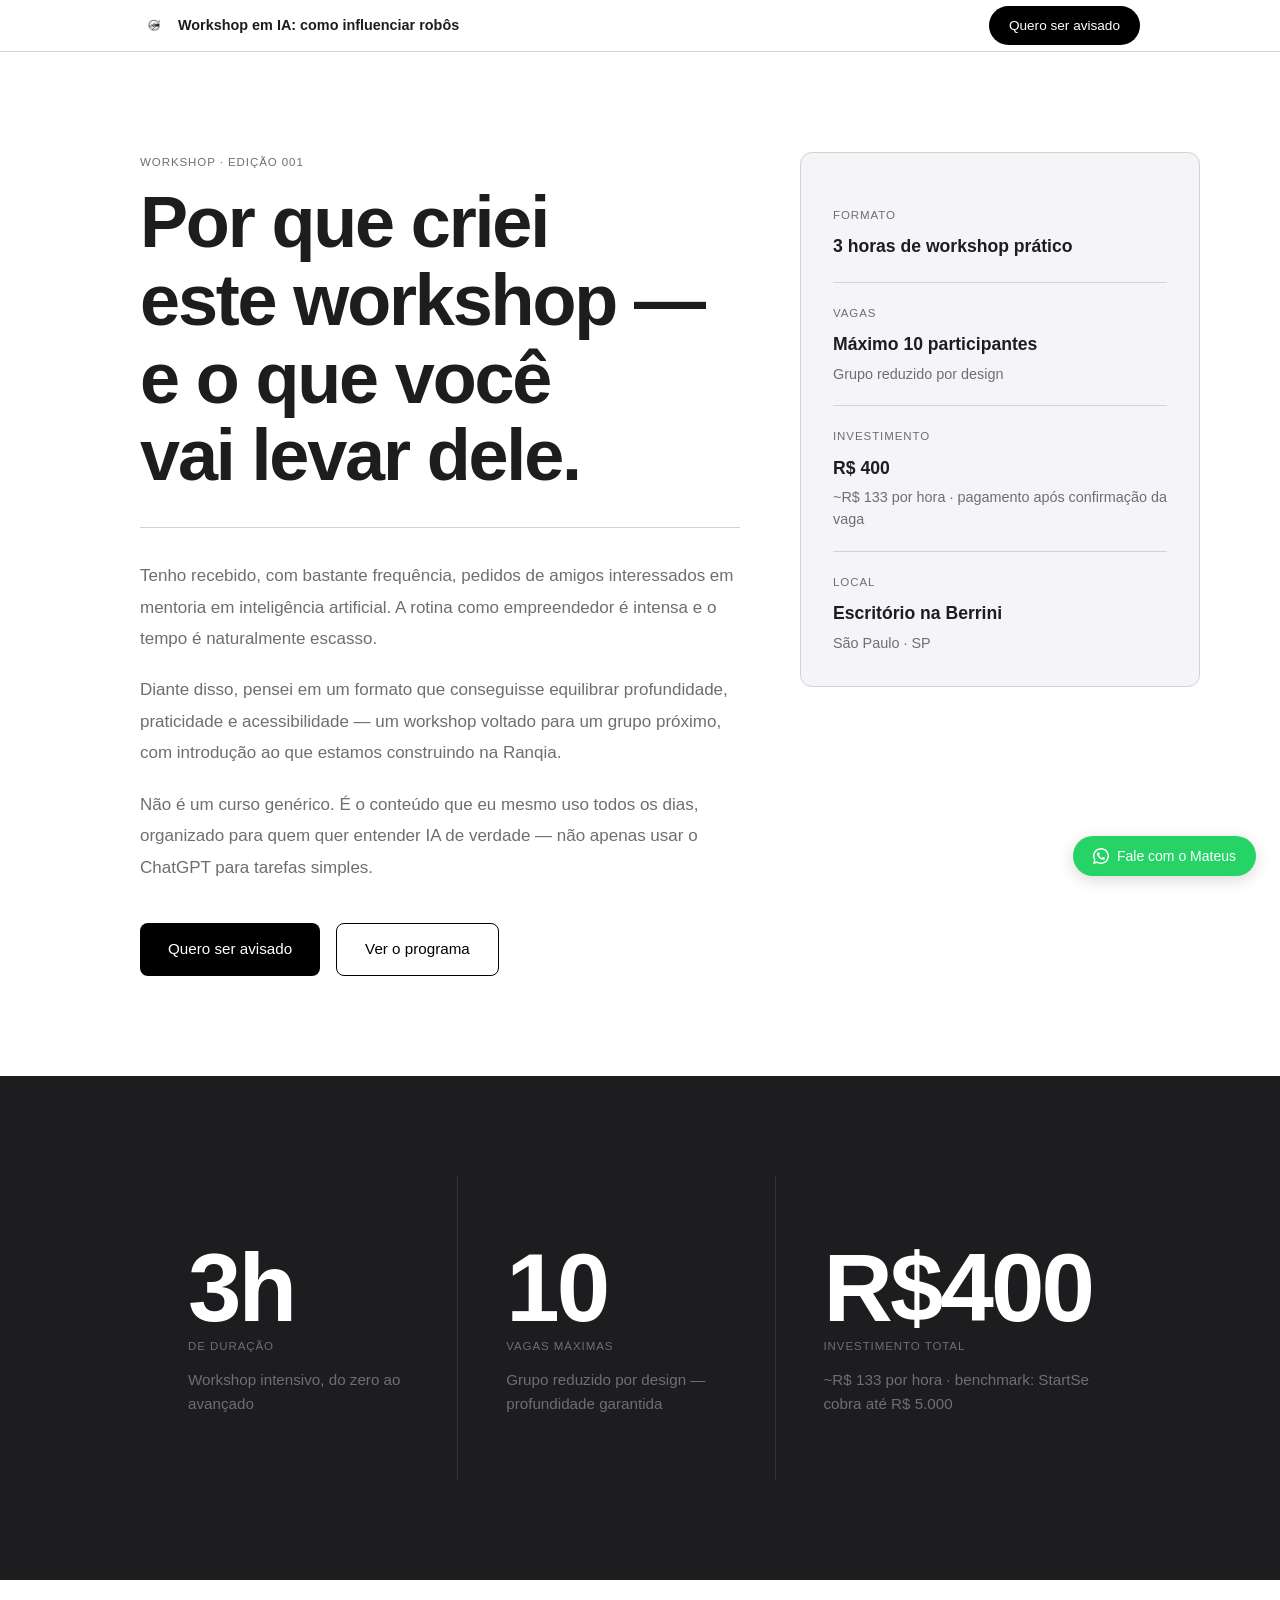
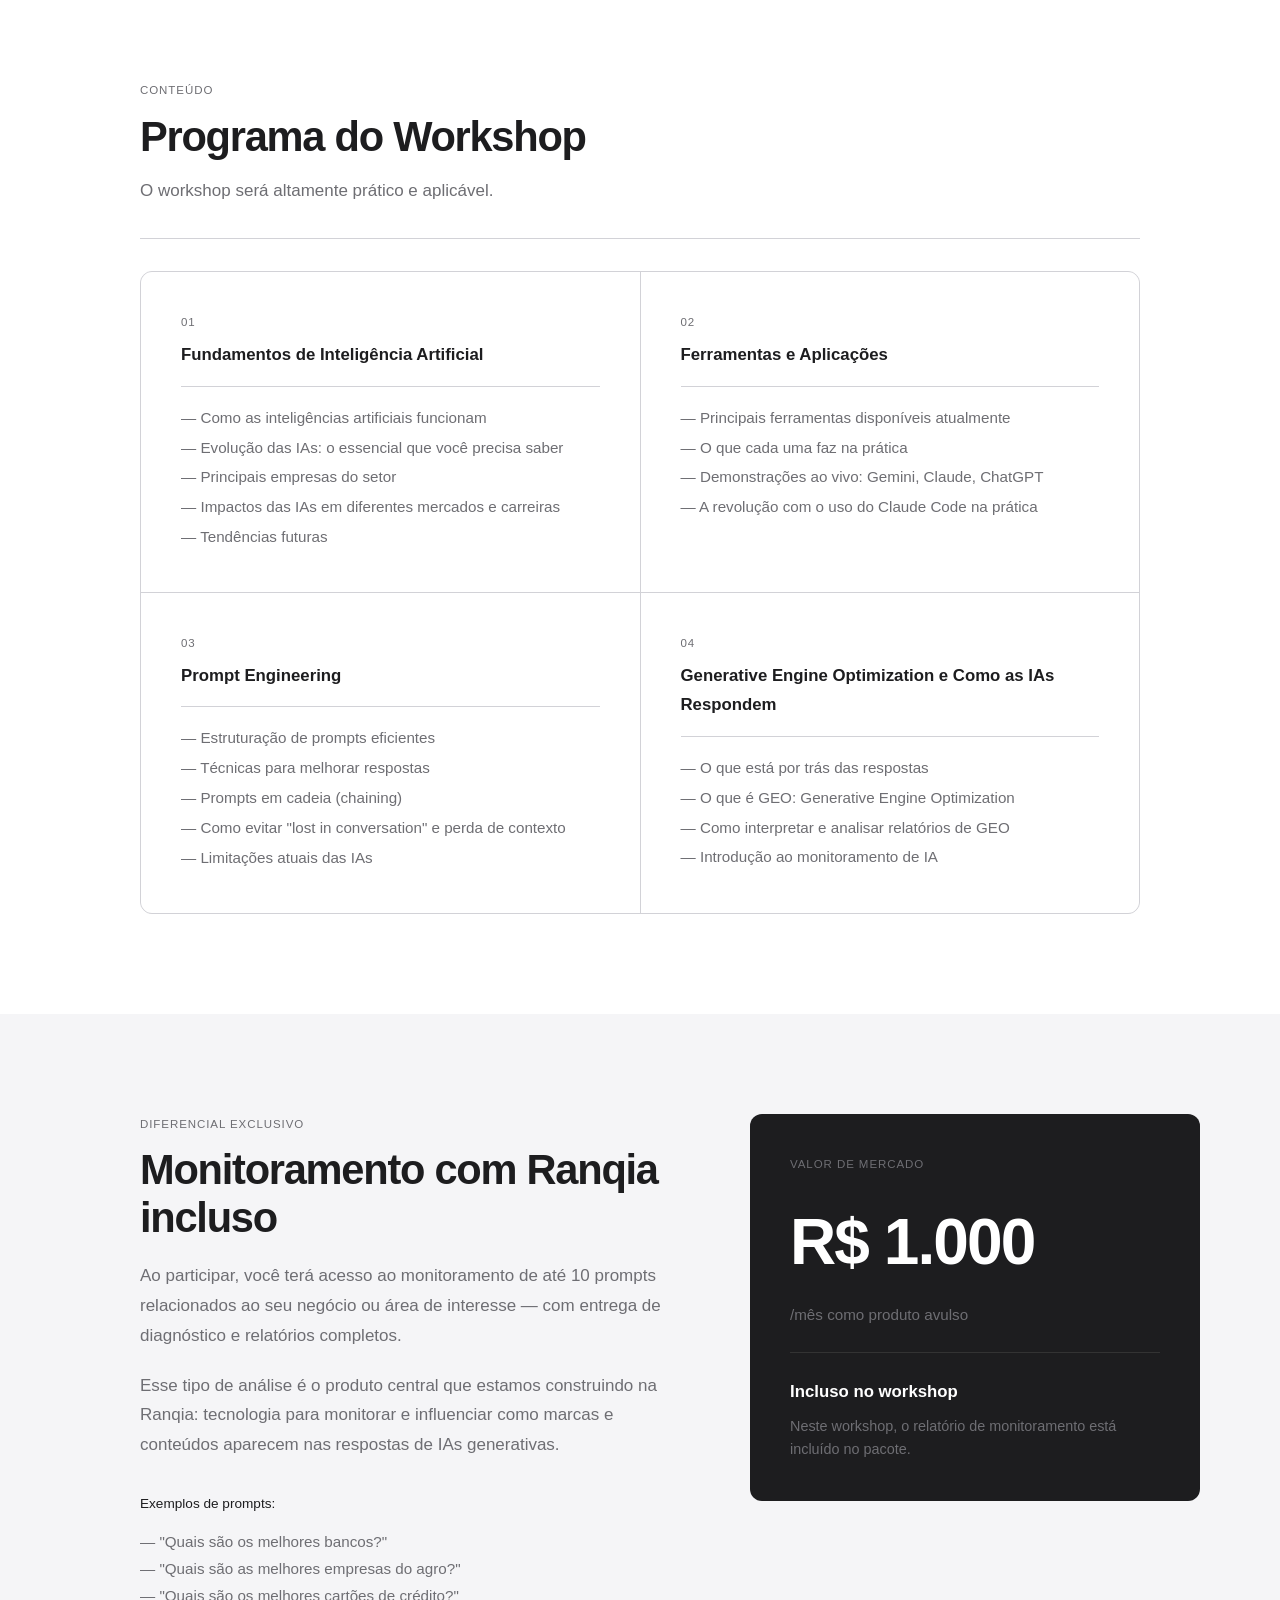
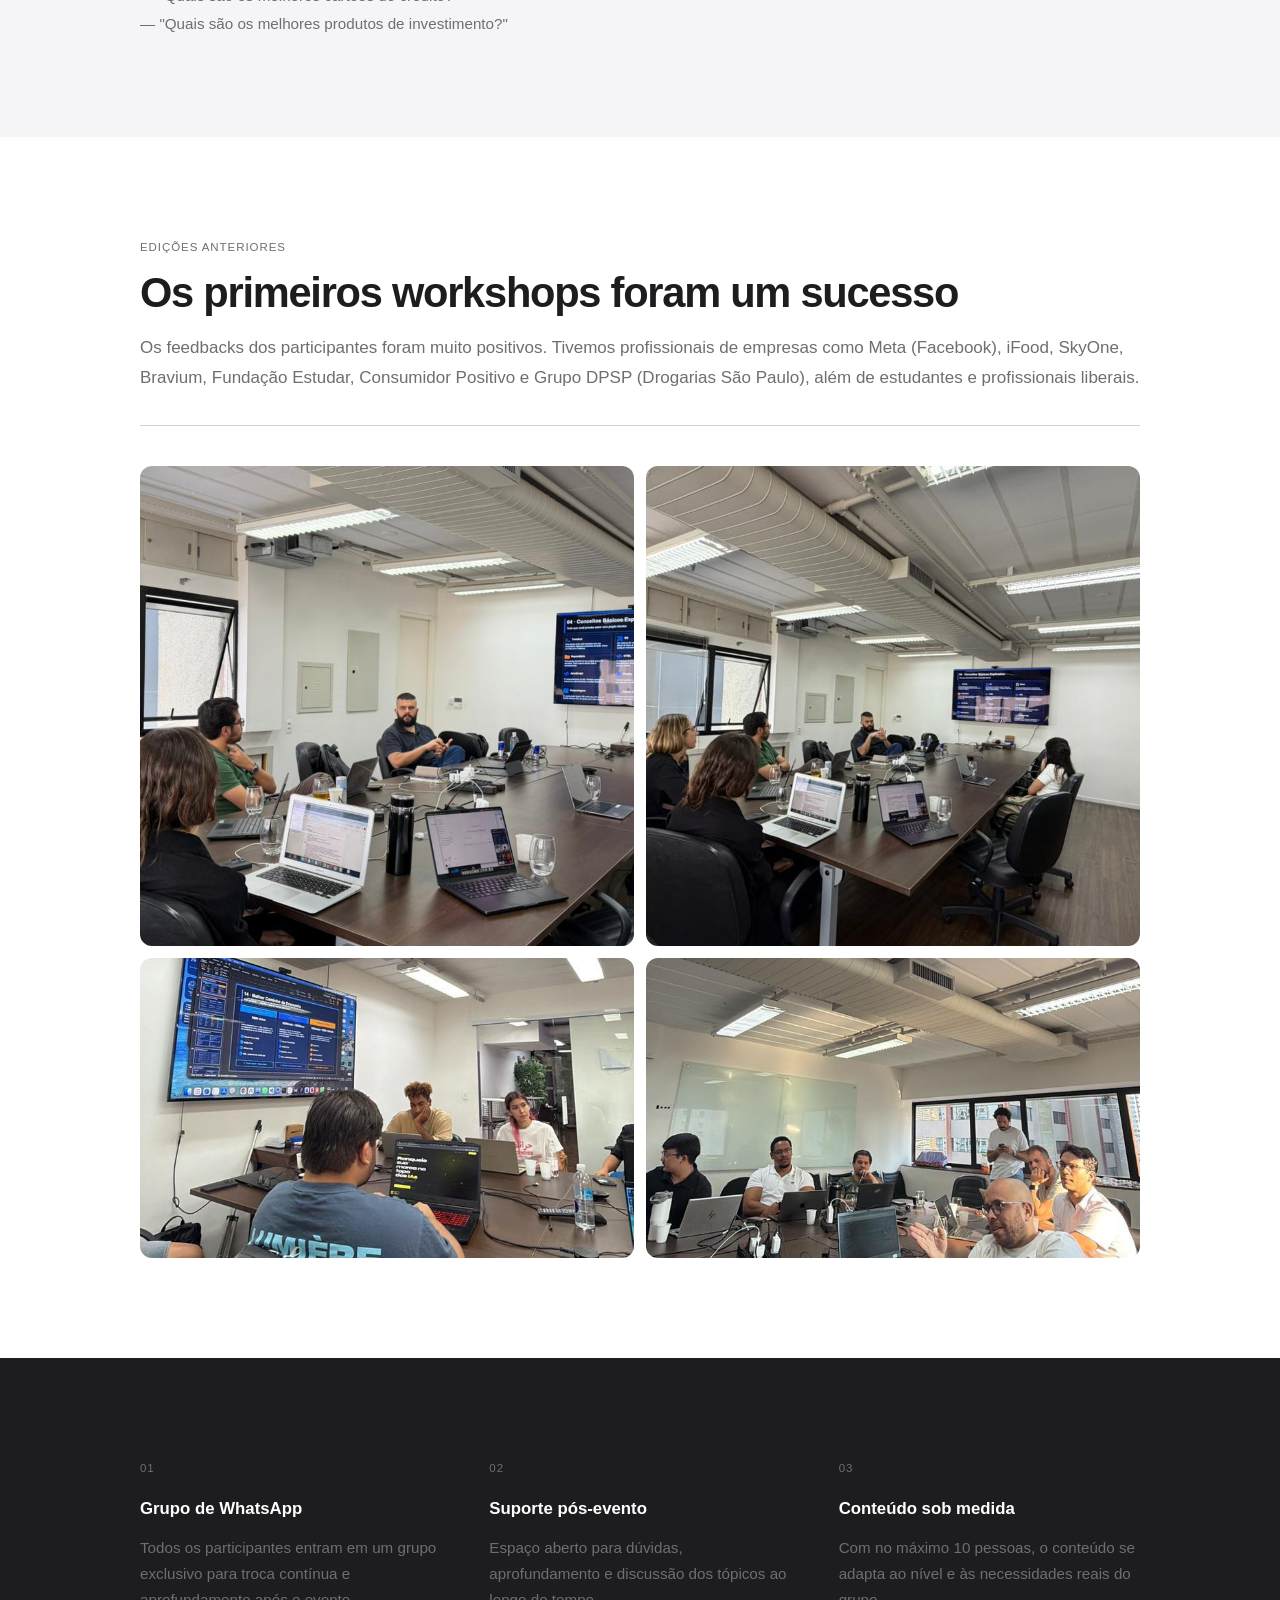
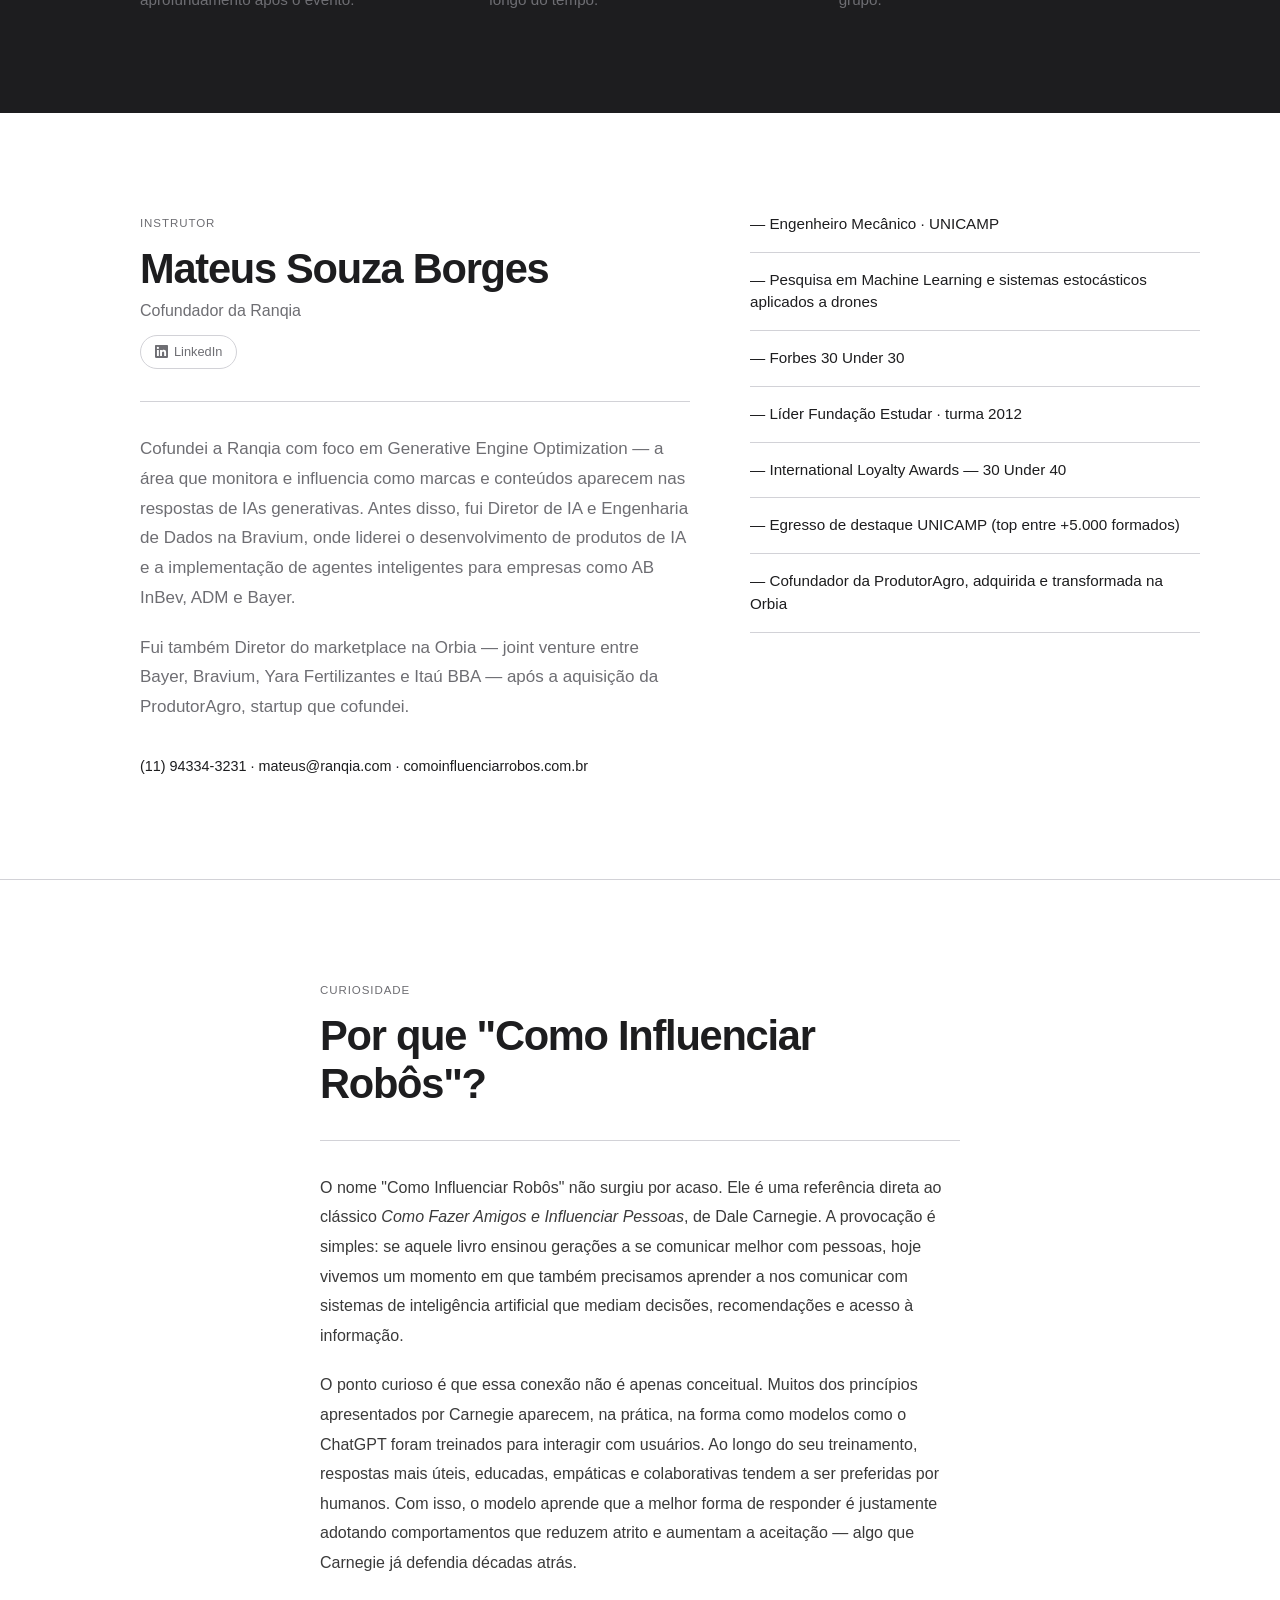
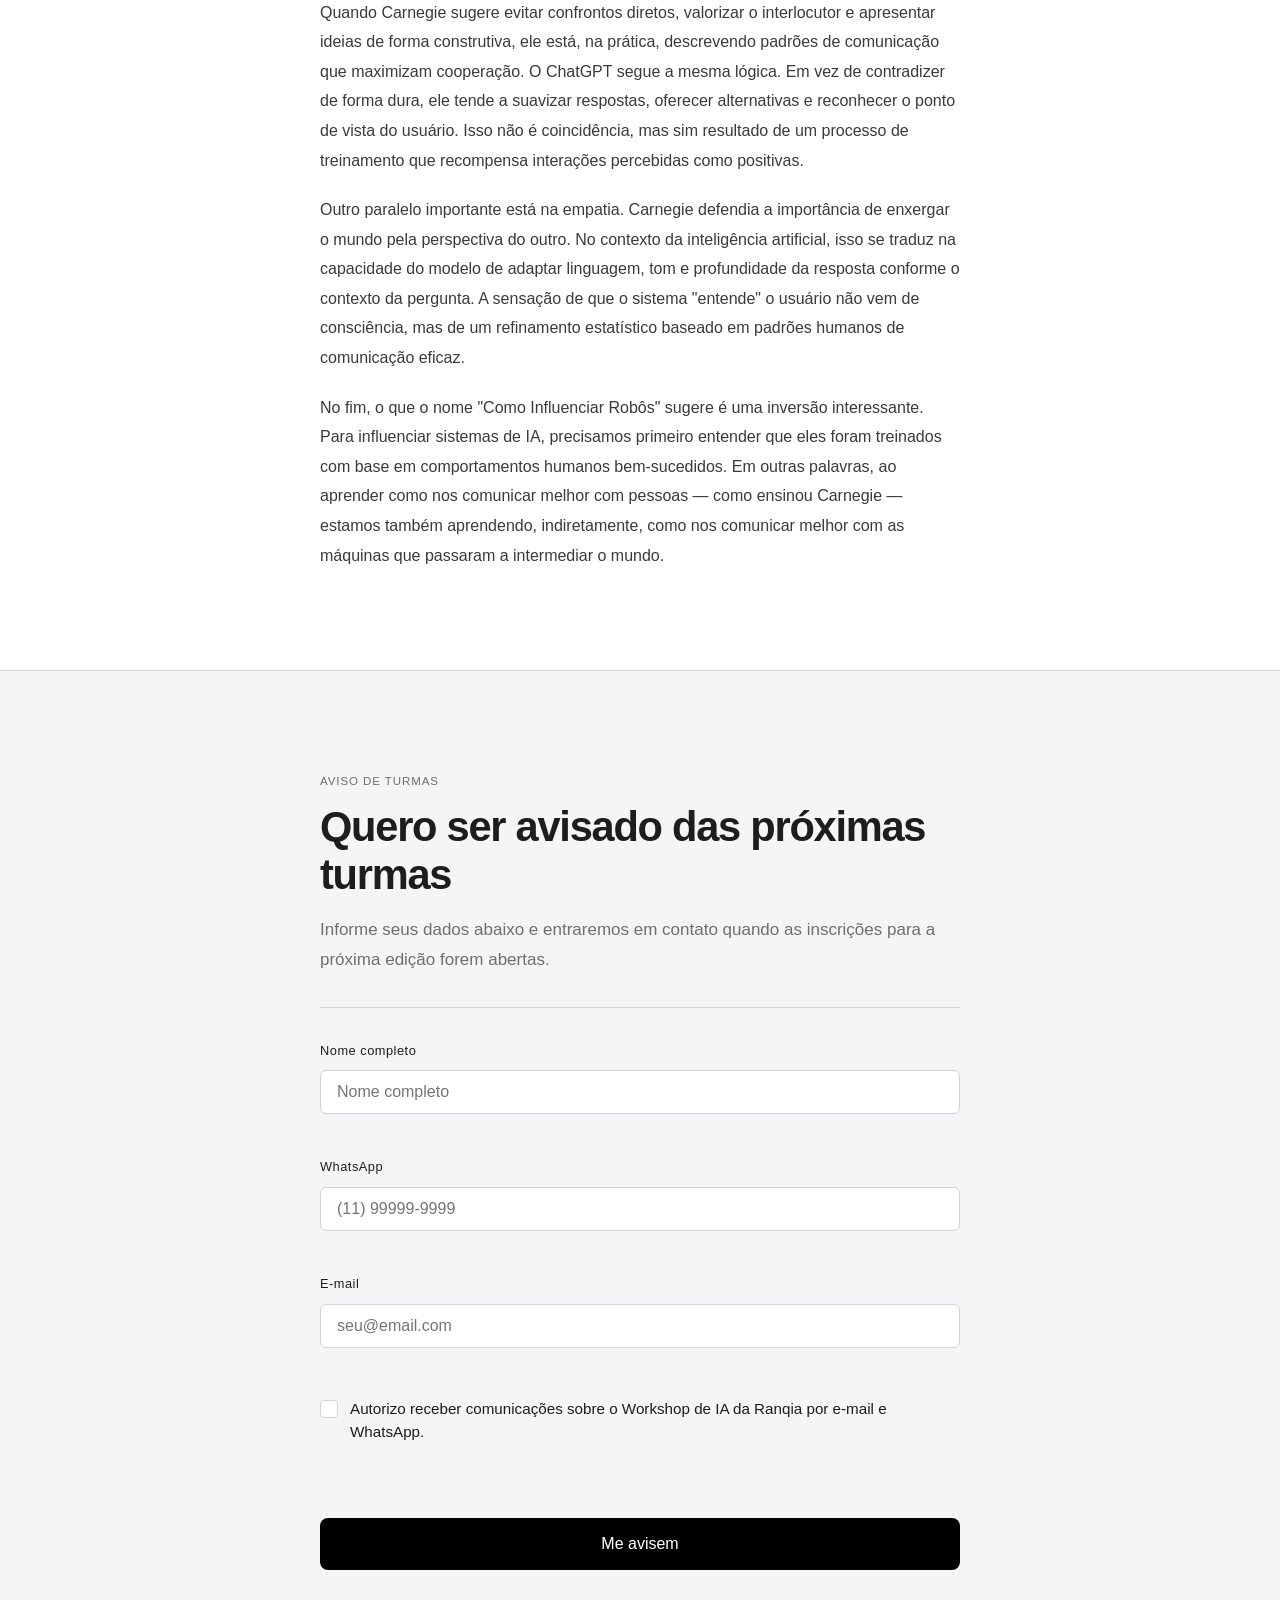
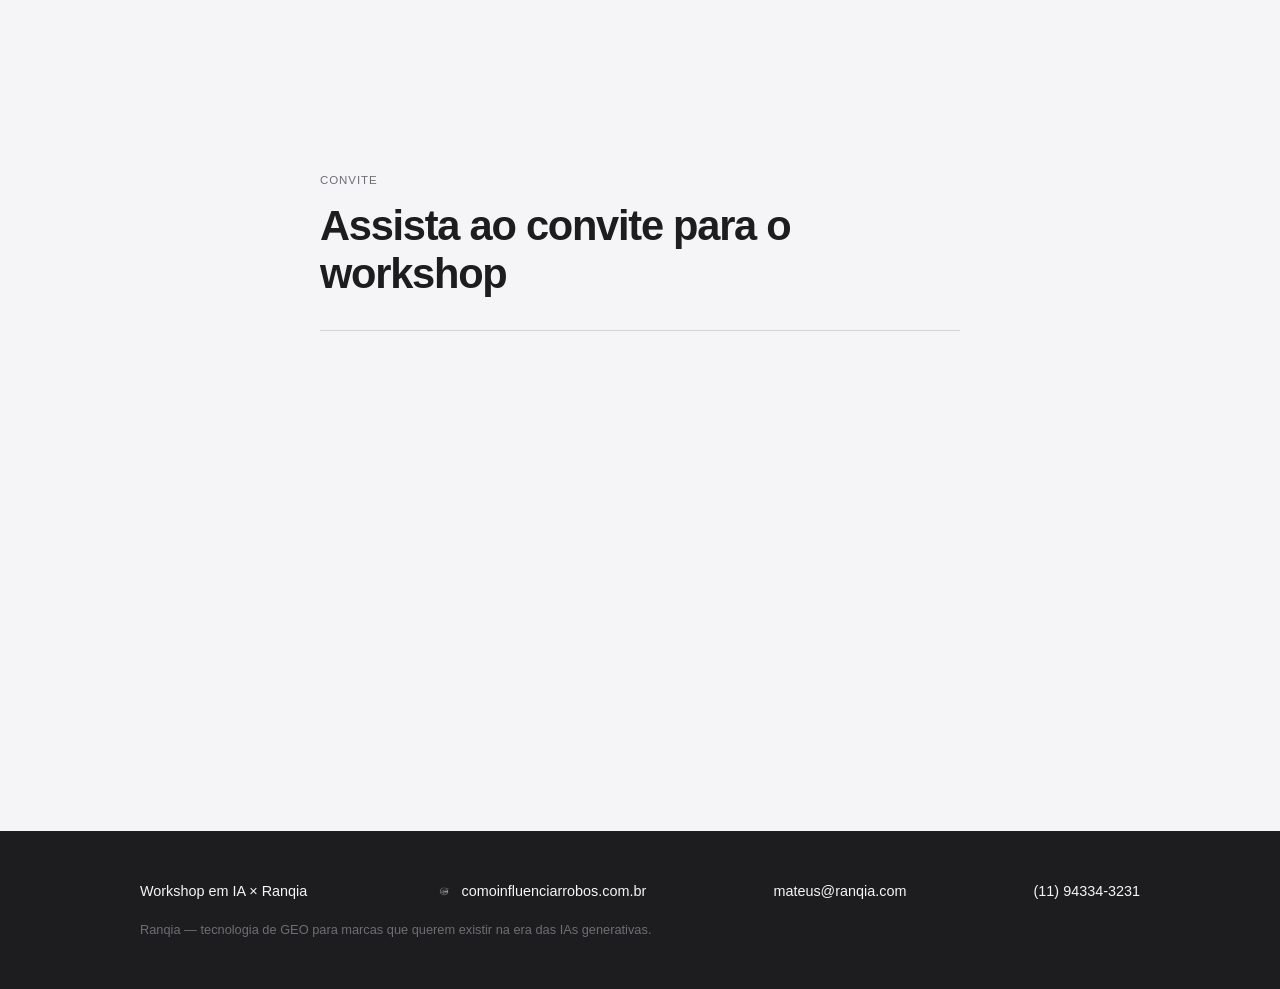
==== index.html @ 67f3d48d "adicionar logo do robô no header e no footer Co-Authored-By: Claude Sonnet 4.6 <noreply@anthropic.co" ====
<!DOCTYPE html>
<html lang="pt-BR">
<head>
  <meta charset="UTF-8">
  <meta name="viewport" content="width=device-width, initial-scale=1.0">
  <title>Workshop em Inteligência Artificial — Ranqia</title>
  <meta name="description" content="Workshop prático de IA com Mateus Borges, cofundador da Ranqia. 3 horas, máximo 10 vagas, R$ 400. De fundamentos a Prompt Engineering, ferramentas de IA e GEO.">
  <meta property="og:title" content="Workshop em Inteligência Artificial — Ranqia">
  <meta property="og:description" content="Por que criei este workshop — e o que você vai levar dele. Uma experiência prática, personalizada e aplicável.">
  <meta property="og:type" content="website">
  <meta property="og:url" content="https://comoinfluenciarrobos.com.br">
  <link rel="stylesheet" href="style.css">
</head>
<body>

<!-- ─── HEADER ─────────────────────────────────────────────────────────── -->
<header class="header">
  <div class="container header__inner">
    <a href="/" class="header__brand">
      <img src="fotos/logo-robo.png" alt="Logo Workshop" class="brand__logo">
      <span class="brand__name">Workshop em IA: como influenciar robôs</span>
    </a>
    <nav class="header__nav">
      <a href="#inscricao" class="btn btn--header">Quero ser avisado</a>
    </nav>
  </div>
</header>

<!-- ─── SEÇÃO 1: ABERTURA ──────────────────────────────────────────────── -->
<section class="section section--abertura">
  <div class="container">
    <div class="abertura__grid">

      <div class="abertura__text animate-in">
        <p class="label">WORKSHOP · EDIÇÃO 001</p>
        <h1 class="abertura__title">Por que criei<br>este workshop —<br>e o que você<br>vai levar dele.</h1>
        <hr class="divider">
        <p class="abertura__body">Tenho recebido, com bastante frequência, pedidos de amigos interessados em mentoria em inteligência artificial. A rotina como empreendedor é intensa e o tempo é naturalmente escasso.</p>
        <p class="abertura__body">Diante disso, pensei em um formato que conseguisse equilibrar profundidade, praticidade e acessibilidade — um workshop voltado para um grupo próximo, com introdução ao que estamos construindo na Ranqia.</p>
        <p class="abertura__body">Não é um curso genérico. É o conteúdo que eu mesmo uso todos os dias, organizado para quem quer entender IA de verdade — não apenas usar o ChatGPT para tarefas simples.</p>
        <div class="abertura__actions">
          <a href="#inscricao" class="btn btn--primary">Quero ser avisado</a>
          <a href="#programa" class="btn btn--outline">Ver o programa</a>
        </div>
      </div>

      <div class="abertura__card animate-in">
        <div class="event-card">
          <div class="event-card__block">
            <p class="label">FORMATO</p>
            <p class="event-card__value">3 horas de workshop prático</p>
          </div>
          <div class="event-card__block">
            <p class="label">VAGAS</p>
            <p class="event-card__value">Máximo 10 participantes</p>
            <p class="event-card__detail">Grupo reduzido por design</p>
          </div>
          <div class="event-card__block">
            <p class="label">INVESTIMENTO</p>
            <p class="event-card__value">R$ 400</p>
            <p class="event-card__detail">~R$ 133 por hora · pagamento após confirmação da vaga</p>
          </div>
          <div class="event-card__block event-card__block--last">
            <p class="label">LOCAL</p>
            <p class="event-card__value">Escritório na Berrini</p>
            <p class="event-card__detail">São Paulo · SP</p>
          </div>
        </div>
      </div>

    </div>
  </div>
</section>

<!-- ─── SEÇÃO 2: MÉTRICAS ──────────────────────────────────────────────── -->
<section class="section section--dark section--metricas">
  <div class="container">
    <div class="metricas__grid">
      <div class="metrica animate-in">
        <p class="metrica__num">3h</p>
        <p class="label label--muted">DE DURAÇÃO</p>
        <p class="metrica__desc">Workshop intensivo, do zero ao avançado</p>
      </div>
      <div class="metrica animate-in">
        <p class="metrica__num">10</p>
        <p class="label label--muted">VAGAS MÁXIMAS</p>
        <p class="metrica__desc">Grupo reduzido por design — profundidade garantida</p>
      </div>
      <div class="metrica animate-in">
        <p class="metrica__num">R$400</p>
        <p class="label label--muted">INVESTIMENTO TOTAL</p>
        <p class="metrica__desc">~R$ 133 por hora · benchmark: StartSe cobra até R$ 5.000</p>
      </div>
    </div>
  </div>
</section>

<!-- ─── SEÇÃO 3: PROGRAMA ──────────────────────────────────────────────── -->
<section class="section" id="programa">
  <div class="container">
    <p class="label animate-in">CONTEÚDO</p>
    <h2 class="section__title animate-in">Programa do Workshop</h2>
    <p class="section__subtitle animate-in">O workshop será altamente prático e aplicável.</p>
    <hr class="divider animate-in">

    <div class="modules__grid">
      <div class="module animate-in">
        <p class="module__num">01</p>
        <h3 class="module__title">Fundamentos de Inteligência Artificial</h3>
        <hr class="module__divider">
        <ul class="module__list">
          <li>— Como as inteligências artificiais funcionam</li>
          <li>— Evolução das IAs: o essencial que você precisa saber</li>
          <li>— Principais empresas do setor</li>
          <li>— Impactos das IAs em diferentes mercados e carreiras</li>
          <li>— Tendências futuras</li>
        </ul>
      </div>

      <div class="module animate-in">
        <p class="module__num">02</p>
        <h3 class="module__title">Ferramentas e Aplicações</h3>
        <hr class="module__divider">
        <ul class="module__list">
          <li>— Principais ferramentas disponíveis atualmente</li>
          <li>— O que cada uma faz na prática</li>
          <li>— Demonstrações ao vivo: Gemini, Claude, ChatGPT</li>
          <li>— A revolução com o uso do Claude Code na prática</li>
        </ul>
      </div>

      <div class="module animate-in">
        <p class="module__num">03</p>
        <h3 class="module__title">Prompt Engineering</h3>
        <hr class="module__divider">
        <ul class="module__list">
          <li>— Estruturação de prompts eficientes</li>
          <li>— Técnicas para melhorar respostas</li>
          <li>— Prompts em cadeia (chaining)</li>
          <li>— Como evitar "lost in conversation" e perda de contexto</li>
          <li>— Limitações atuais das IAs</li>
        </ul>
      </div>

      <div class="module animate-in">
        <p class="module__num">04</p>
        <h3 class="module__title">Generative Engine Optimization e Como as IAs Respondem</h3>
        <hr class="module__divider">
        <ul class="module__list">
          <li>— O que está por trás das respostas</li>
          <li>— O que é GEO: Generative Engine Optimization</li>
          <li>— Como interpretar e analisar relatórios de GEO</li>
          <li>— Introdução ao monitoramento de IA</li>
        </ul>
      </div>
    </div>
  </div>
</section>

<!-- ─── SEÇÃO 4: DIFERENCIAL RANQIA ───────────────────────────────────── -->
<section class="section section--surface">
  <div class="container">
    <div class="diferencial__grid">

      <div class="diferencial__text animate-in">
        <p class="label">DIFERENCIAL EXCLUSIVO</p>
        <h2 class="section__title">Monitoramento com Ranqia incluso</h2>
        <p class="diferencial__body">Ao participar, você terá acesso ao monitoramento de até 10 prompts relacionados ao seu negócio ou área de interesse — com entrega de diagnóstico e relatórios completos.</p>
        <p class="diferencial__body">Esse tipo de análise é o produto central que estamos construindo na Ranqia: tecnologia para monitorar e influenciar como marcas e conteúdos aparecem nas respostas de IAs generativas.</p>
        <div class="diferencial__exemplos">
          <p class="diferencial__exemplos-title">Exemplos de prompts:</p>
          <ul class="diferencial__list">
            <li>— "Quais são os melhores bancos?"</li>
            <li>— "Quais são as melhores empresas do agro?"</li>
            <li>— "Quais são os melhores cartões de crédito?"</li>
            <li>— "Quais são os melhores produtos de investimento?"</li>
          </ul>
        </div>
      </div>

      <div class="diferencial__card animate-in">
        <div class="valor-card">
          <p class="label label--muted">VALOR DE MERCADO</p>
          <p class="valor-card__num">R$ 1.000</p>
          <p class="valor-card__sub">/mês como produto avulso</p>
          <hr class="valor-card__divider">
          <p class="valor-card__incluso">Incluso no workshop</p>
          <p class="valor-card__detail">Neste workshop, o relatório de monitoramento está incluído no pacote.</p>
        </div>
      </div>

    </div>
  </div>
</section>

<!-- ─── SEÇÃO: FOTOS DO WORKSHOP ───────────────────────────────────────── -->
<section class="section section--galeria">
  <div class="container">
    <p class="label animate-in">EDIÇÕES ANTERIORES</p>
    <h2 class="section__title animate-in">Os primeiros workshops foram um sucesso</h2>
    <p class="section__subtitle animate-in">Os feedbacks dos participantes foram muito positivos. Tivemos profissionais de empresas como Meta (Facebook), iFood, SkyOne, Bravium, Fundação Estudar, Consumidor Positivo e Grupo DPSP (Drogarias São Paulo), além de estudantes e profissionais liberais.</p>
    <hr class="divider animate-in">

    <div class="galeria__grid animate-in">
      <!-- Linha 1: duas fotos portrait (vertical) -->
      <div class="galeria__item galeria__item--portrait">
        <img src="fotos/workshop-3.jpg" alt="Workshop em IA — turma completa" loading="lazy">
      </div>
      <div class="galeria__item galeria__item--portrait">
        <img src="fotos/workshop-4.jpg" alt="Workshop em IA — atividade prática" loading="lazy">
      </div>
      <!-- Linha 2: duas fotos landscape (horizontal) -->
      <div class="galeria__item galeria__item--landscape">
        <img src="fotos/workshop-1.jpg" alt="Workshop em IA — participantes acompanhando apresentação" loading="lazy">
      </div>
      <div class="galeria__item galeria__item--landscape">
        <img src="fotos/workshop-2.jpg" alt="Workshop em IA — dinâmica em grupo" loading="lazy">
      </div>
    </div>
  </div>
</section>

<!-- ─── SEÇÃO 6: BENEFÍCIOS ────────────────────────────────────────────── -->
<section class="section section--dark">
  <div class="container">
    <div class="beneficios__grid">
      <div class="beneficio animate-in">
        <p class="beneficio__num">01</p>
        <h3 class="beneficio__title">Grupo de WhatsApp</h3>
        <p class="beneficio__text">Todos os participantes entram em um grupo exclusivo para troca contínua e aprofundamento após o evento.</p>
      </div>
      <div class="beneficio animate-in">
        <p class="beneficio__num">02</p>
        <h3 class="beneficio__title">Suporte pós-evento</h3>
        <p class="beneficio__text">Espaço aberto para dúvidas, aprofundamento e discussão dos tópicos ao longo do tempo.</p>
      </div>
      <div class="beneficio animate-in">
        <p class="beneficio__num">03</p>
        <h3 class="beneficio__title">Conteúdo sob medida</h3>
        <p class="beneficio__text">Com no máximo 10 pessoas, o conteúdo se adapta ao nível e às necessidades reais do grupo.</p>
      </div>
    </div>
  </div>
</section>

<!-- ─── SEÇÃO 7: SOBRE O INSTRUTOR ────────────────────────────────────── -->
<section class="section">
  <div class="container">
    <div class="instrutor__grid">

      <div class="instrutor__bio animate-in">
        <p class="label">INSTRUTOR</p>
        <h2 class="section__title">Mateus Souza Borges</h2>
        <p class="instrutor__role">Cofundador da Ranqia</p>
        <a href="https://www.linkedin.com/in/mateusborges/" target="_blank" rel="noopener" style="display:inline-flex;align-items:center;gap:6px;font-size:0.8rem;color:#6e6e73;text-decoration:none;border:1px solid #d2d2d7;border-radius:980px;padding:5px 14px;margin-top:10px;transition:border-color 0.15s,color 0.15s;" onmouseover="this.style.borderColor='#1d1d1f';this.style.color='#1d1d1f'" onmouseout="this.style.borderColor='#d2d2d7';this.style.color='#6e6e73'"><svg width="13" height="13" viewBox="0 0 24 24" fill="currentColor"><path d="M20.447 20.452h-3.554v-5.569c0-1.328-.027-3.037-1.852-3.037-1.853 0-2.136 1.445-2.136 2.939v5.667H9.351V9h3.414v1.561h.046c.477-.9 1.637-1.85 3.37-1.85 3.601 0 4.267 2.37 4.267 5.455v6.286zM5.337 7.433a2.062 2.062 0 01-2.063-2.065 2.064 2.064 0 112.063 2.065zm1.782 13.019H3.555V9h3.564v11.452zM22.225 0H1.771C.792 0 0 .774 0 1.729v20.542C0 23.227.792 24 1.771 24h20.451C23.2 24 24 23.227 24 22.271V1.729C24 .774 23.2 0 22.222 0h.003z"/></svg>LinkedIn</a>
        <hr class="divider">
        <p class="instrutor__body">Cofundei a Ranqia com foco em Generative Engine Optimization — a área que monitora e influencia como marcas e conteúdos aparecem nas respostas de IAs generativas. Antes disso, fui Diretor de IA e Engenharia de Dados na Bravium, onde liderei o desenvolvimento de produtos de IA e a implementação de agentes inteligentes para empresas como AB InBev, ADM e Bayer.</p>
        <p class="instrutor__body">Fui também Diretor do marketplace na Orbia — joint venture entre Bayer, Bravium, Yara Fertilizantes e Itaú BBA — após a aquisição da ProdutorAgro, startup que cofundei.</p>
        <p class="instrutor__contato">(11) 94334-3231 · mateus@ranqia.com · comoinfluenciarrobos.com.br</p>
      </div>

      <div class="instrutor__creds animate-in">
        <ul class="creds__list">
          <li class="creds__item">— Engenheiro Mecânico · UNICAMP</li>
          <li class="creds__item">— Pesquisa em Machine Learning e sistemas estocásticos aplicados a drones</li>
          <li class="creds__item">— Forbes 30 Under 30</li>
          <li class="creds__item">— Líder Fundação Estudar · turma 2012</li>
          <li class="creds__item">— International Loyalty Awards — 30 Under 40</li>
          <li class="creds__item">— Egresso de destaque UNICAMP (top entre +5.000 formados)</li>
          <li class="creds__item">— Cofundador da ProdutorAgro, adquirida e transformada na Orbia</li>
        </ul>
      </div>

    </div>
  </div>
</section>

<!-- ─── SEÇÃO: POR QUE INFLUENCIAR ROBÔS? ─────────────────────────────── -->
<hr style="border:none;border-top:1px solid #d2d2d7;margin:0">
<section class="section">
  <div class="container" style="max-width:720px">
    <p class="label animate-in">CURIOSIDADE</p>
    <h2 class="section__title animate-in">Por que "Como Influenciar Robôs"?</h2>
    <hr class="divider animate-in">
    <div class="animate-in" style="margin-top:32px">
      <p style="font-size:1rem;line-height:1.85;color:#3a3a3a;margin-bottom:20px">O nome "Como Influenciar Robôs" não surgiu por acaso. Ele é uma referência direta ao clássico <em>Como Fazer Amigos e Influenciar Pessoas</em>, de Dale Carnegie. A provocação é simples: se aquele livro ensinou gerações a se comunicar melhor com pessoas, hoje vivemos um momento em que também precisamos aprender a nos comunicar com sistemas de inteligência artificial que mediam decisões, recomendações e acesso à informação.</p>
      <p style="font-size:1rem;line-height:1.85;color:#3a3a3a;margin-bottom:20px">O ponto curioso é que essa conexão não é apenas conceitual. Muitos dos princípios apresentados por Carnegie aparecem, na prática, na forma como modelos como o ChatGPT foram treinados para interagir com usuários. Ao longo do seu treinamento, respostas mais úteis, educadas, empáticas e colaborativas tendem a ser preferidas por humanos. Com isso, o modelo aprende que a melhor forma de responder é justamente adotando comportamentos que reduzem atrito e aumentam a aceitação — algo que Carnegie já defendia décadas atrás.</p>
      <p style="font-size:1rem;line-height:1.85;color:#3a3a3a;margin-bottom:20px">Quando Carnegie sugere evitar confrontos diretos, valorizar o interlocutor e apresentar ideias de forma construtiva, ele está, na prática, descrevendo padrões de comunicação que maximizam cooperação. O ChatGPT segue a mesma lógica. Em vez de contradizer de forma dura, ele tende a suavizar respostas, oferecer alternativas e reconhecer o ponto de vista do usuário. Isso não é coincidência, mas sim resultado de um processo de treinamento que recompensa interações percebidas como positivas.</p>
      <p style="font-size:1rem;line-height:1.85;color:#3a3a3a;margin-bottom:20px">Outro paralelo importante está na empatia. Carnegie defendia a importância de enxergar o mundo pela perspectiva do outro. No contexto da inteligência artificial, isso se traduz na capacidade do modelo de adaptar linguagem, tom e profundidade da resposta conforme o contexto da pergunta. A sensação de que o sistema "entende" o usuário não vem de consciência, mas de um refinamento estatístico baseado em padrões humanos de comunicação eficaz.</p>
      <p style="font-size:1rem;line-height:1.85;color:#3a3a3a;margin-bottom:0">No fim, o que o nome "Como Influenciar Robôs" sugere é uma inversão interessante. Para influenciar sistemas de IA, precisamos primeiro entender que eles foram treinados com base em comportamentos humanos bem-sucedidos. Em outras palavras, ao aprender como nos comunicar melhor com pessoas — como ensinou Carnegie — estamos também aprendendo, indiretamente, como nos comunicar melhor com as máquinas que passaram a intermediar o mundo.</p>
    </div>
  </div>
</section>
<hr style="border:none;border-top:1px solid #d2d2d7;margin:0">

<!-- ─── SEÇÃO 8: FORMULÁRIO ────────────────────────────────────────────── -->
<section class="section section--surface" id="inscricao">
  <div class="container container--narrow">
    <p class="label animate-in">AVISO DE TURMAS</p>
    <h2 class="section__title animate-in">Quero ser avisado das próximas turmas</h2>
    <p class="section__subtitle animate-in">Informe seus dados abaixo e entraremos em contato quando as inscrições para a próxima edição forem abertas.</p>
    <hr class="divider animate-in">

    <div id="form-network-error" class="form-network-error" hidden></div>

    <form id="aviso-form" novalidate>

      <div class="form__group">
        <label for="nome" class="form__label">Nome completo</label>
        <input type="text" id="nome" name="nome" class="form__input" placeholder="Nome completo" autocomplete="name">
        <span class="error-msg" id="error-nome"></span>
      </div>

      <div class="form__group">
        <label for="whatsapp" class="form__label">WhatsApp</label>
        <input type="tel" id="whatsapp" name="whatsapp" class="form__input" placeholder="(11) 99999-9999" autocomplete="tel">
        <span class="error-msg" id="error-whatsapp"></span>
      </div>

      <div class="form__group">
        <label for="email" class="form__label">E-mail</label>
        <input type="email" id="email" name="email" class="form__input" placeholder="seu@email.com" autocomplete="email">
        <span class="error-msg" id="error-email"></span>
      </div>

      <div class="form__group form__group--auth">
        <label class="toggle-check">
          <input type="checkbox" id="autorizacao" name="autorizacao">
          <span class="toggle-check__box"></span>
          <span class="toggle-check__label">Autorizo receber comunicações sobre o Workshop de IA da Ranqia por e-mail e WhatsApp.</span>
        </label>
        <span class="error-msg" id="error-autorizacao"></span>
      </div>

      <button type="submit" class="btn btn--submit" id="btn-submit">Me avisem</button>

    </form>
  </div>
</section>

<!-- ─── SEÇÃO 9: CONFIRMAÇÃO ───────────────────────────────────────────── -->
<section class="section section--surface confirmacao" id="confirmacao" style="display:none">
  <div class="container container--narrow confirmacao__inner">
    <div class="confirmacao__check">
      <svg width="48" height="48" viewBox="0 0 48 48" fill="none" xmlns="http://www.w3.org/2000/svg" aria-hidden="true">
        <circle cx="24" cy="24" r="21" stroke="#1d1d1f" stroke-width="2"/>
        <polyline points="14,25 21,32 34,18" stroke="#1d1d1f" stroke-width="2.5" stroke-linecap="round" stroke-linejoin="round"/>
      </svg>
    </div>
    <h2 class="confirmacao__title">Cadastro recebido.</h2>
    <p class="confirmacao__text">Você será avisado assim que as inscrições para a próxima edição forem abertas.</p>
    <p class="confirmacao__text">Acompanharemos por WhatsApp e e-mail com as datas disponíveis e informações de pagamento.</p>
    <hr class="divider">
    <p class="confirmacao__contato">(11) 94334-3231 · mateus@ranqia.com</p>
    <p class="confirmacao__detail">comoinfluenciarrobos.com.br · ranqia.com</p>
  </div>
</section>

<!-- ─── SEÇÃO: VÍDEO ───────────────────────────────────────────────────── -->
<section class="section section--surface">
  <div class="container container--narrow">
    <p class="label animate-in">CONVITE</p>
    <h2 class="section__title animate-in">Assista ao convite para o workshop</h2>
    <hr class="divider animate-in">
    <div class="video-wrapper animate-in">
      <iframe
        src="https://www.youtube.com/embed/3M6IrWxfVq0"
        title="Convite para o Workshop em IA — Como Influenciar Robôs"
        frameborder="0"
        allow="accelerometer; autoplay; clipboard-write; encrypted-media; gyroscope; picture-in-picture; web-share"
        allowfullscreen>
      </iframe>
    </div>
  </div>
</section>

<!-- ─── FOOTER ─────────────────────────────────────────────────────────── -->
<footer class="footer">
  <div class="container">
    <div class="footer__top">
      <span>Workshop em IA × Ranqia</span>
      <span class="footer__logo-item"><img src="fotos/logo-robo.png" alt="Logo Workshop" class="footer__logo">comoinfluenciarrobos.com.br</span>
      <span>mateus@ranqia.com</span>
      <span>(11) 94334-3231</span>
    </div>
    <p class="footer__bottom">Ranqia — tecnologia de GEO para marcas que querem existir na era das IAs generativas.</p>
  </div>
</footer>

<!-- ─── WHATSAPP BUTTON ─────────────────────────────────────────────────── -->
<a href="https://wa.me/5511943343231?text=Ol%C3%A1%2C%20gostaria%20de%20saber%20mais%20sobre%20o%20Workshop%20de%20IA%20e%20como%20influenciar%20rob%C3%B4s" class="wpp-fab" target="_blank" rel="noopener" aria-label="Falar com Mateus no WhatsApp">
  <svg class="wpp-fab__icon" width="16" height="16" viewBox="0 0 24 24" fill="white" aria-hidden="true">
    <path d="M17.472 14.382c-.297-.149-1.758-.867-2.03-.967-.273-.099-.471-.148-.67.15-.197.297-.767.966-.94 1.164-.173.199-.347.223-.644.075-.297-.15-1.255-.463-2.39-1.475-.883-.788-1.48-1.761-1.653-2.059-.173-.297-.018-.458.13-.606.134-.133.298-.347.446-.52.149-.174.198-.298.298-.497.099-.198.05-.371-.025-.52-.075-.149-.669-1.612-.916-2.207-.242-.579-.487-.5-.669-.51-.173-.008-.371-.01-.57-.01-.198 0-.52.074-.792.372-.272.297-1.04 1.016-1.04 2.479 0 1.462 1.065 2.875 1.213 3.074.149.198 2.096 3.2 5.077 4.487.709.306 1.262.489 1.694.625.712.227 1.36.195 1.871.118.571-.085 1.758-.719 2.006-1.413.248-.694.248-1.289.173-1.413-.074-.124-.272-.198-.57-.347z"/>
    <path d="M12 0C5.373 0 0 5.373 0 12c0 2.124.554 4.118 1.528 5.847L.057 23.882l6.197-1.448A11.95 11.95 0 0012 24c6.627 0 12-5.373 12-12S18.627 0 12 0zm0 21.818a9.808 9.808 0 01-5.002-1.368l-.358-.214-3.68.861.92-3.574-.233-.368A9.786 9.786 0 012.182 12C2.182 6.57 6.57 2.182 12 2.182c5.43 0 9.818 4.388 9.818 9.818 0 5.43-4.388 9.818-9.818 9.818z"/>
  </svg>
  <span class="wpp-fab__text">Fale com o Mateus</span>
</a>

<script src="script.js"></script>
</body>
</html>
---- style.css ----
/* ─────────────────────────────────────────────────────────────────────────
   Workshop em IA · Ranqia — style.css
   Paleta: preto / branco / cinza. Sem gradientes. Sem Google Fonts.
   ───────────────────────────────────────────────────────────────────────── */

/* ── Variáveis ─────────────────────────────────────────────────────────── */
:root {
  --bg:          #ffffff;
  --surface:     #f5f5f7;
  --border:      #d2d2d7;
  --text:        #1d1d1f;
  --muted:       #6e6e73;
  --accent:      #000000;
  --dark-bg:     #1d1d1f;
  --dark-text:   #f5f5f7;
  --error:       #FF3B30;
}

/* ── Reset ─────────────────────────────────────────────────────────────── */
*, *::before, *::after { box-sizing: border-box; margin: 0; padding: 0; }
html {
  scroll-behavior: smooth;
  overflow-x: hidden;
  max-width: 100%;
}
body {
  font-family: "Helvetica Neue", Helvetica, Arial, sans-serif;
  font-size: 1.0625rem;
  line-height: 1.75;
  color: var(--text);
  background: var(--bg);
  -webkit-font-smoothing: antialiased;
  overflow-x: hidden;
  max-width: 100%;
}
a    { color: inherit; text-decoration: none; }
ul   { list-style: none; }
img, svg { max-width: 100%; display: block; }
button, input, textarea, select { font-family: inherit; }

/* ── Containers ────────────────────────────────────────────────────────── */
.container {
  max-width: 1080px;
  margin: 0 auto;
  padding: 0 40px;
}
.container--narrow { max-width: 720px; }

/* ── Labels & utilidades tipográficas ─────────────────────────────────── */
.label {
  font-size: 0.72rem;
  font-weight: 500;
  letter-spacing: 0.08em;
  text-transform: uppercase;
  color: var(--muted);
  display: block;
}
.label--muted { color: #6e6e73; }

.section__title {
  font-size: clamp(1.8rem, 4vw, 2.6rem);
  font-weight: 700;
  letter-spacing: -0.03em;
  line-height: 1.15;
  margin-top: 12px;
}
.section__subtitle {
  color: var(--muted);
  margin-top: 16px;
}

/* ── Divisor ───────────────────────────────────────────────────────────── */
.divider {
  border: none;
  border-top: 1px solid var(--border);
  margin: 32px 0;
}

/* ── Animações de entrada ──────────────────────────────────────────────── */
.animate-in {
  opacity: 0;
  transform: translateY(16px);
  transition: opacity 0.5s ease, transform 0.5s ease;
}
.animate-in.is-visible {
  opacity: 1;
  transform: translateY(0);
}

/* ── Seções ────────────────────────────────────────────────────────────── */
.section          { padding: 100px 0; overflow-x: hidden; }
.section--surface { background: var(--surface); }
.section--dark    { background: var(--dark-bg); }

/* ─────────────────────────────────────────────────────────────────────────
   HEADER
   ───────────────────────────────────────────────────────────────────────── */
.header {
  position: fixed;
  top: 0; left: 0; right: 0;
  width: 100%;
  box-sizing: border-box;
  height: 52px;
  background: rgba(255, 255, 255, 0.88);
  backdrop-filter: blur(20px);
  -webkit-backdrop-filter: blur(20px);
  border-bottom: 1px solid var(--border);
  z-index: 100;
}
.header__inner {
  display: flex;
  align-items: center;
  justify-content: space-between;
  height: 100%;
}
.header__brand    { display: flex; align-items: center; font-size: 0.95rem; }
.header__workshop { font-weight: 600; }
.header__sep      { color: var(--muted); margin: 0 2px; }
.header__ranqia   { font-weight: 400; }

/* ── Botões ────────────────────────────────────────────────────────────── */
.btn {
  display: inline-flex;
  align-items: center;
  justify-content: center;
  padding: 12px 28px;
  border-radius: 8px;
  font-size: 0.95rem;
  font-weight: 500;
  border: none;
  cursor: pointer;
  transition: background 0.15s, color 0.15s, border-color 0.15s;
}
.btn--header {
  padding: 8px 20px;
  border-radius: 980px;
  font-size: 0.85rem;
  background: #000;
  color: #fff;
}
.btn--header:hover { background: #222; }

.btn--primary { background: #000; color: #fff; }
.btn--primary:hover { background: #222; }

.btn--outline { background: transparent; color: #000; border: 1px solid #000; }
.btn--outline:hover { background: var(--surface); }

.btn--submit {
  width: 100%;
  height: 52px;
  background: #000;
  color: #fff;
  border-radius: 8px;
  font-size: 1rem;
  margin-top: 32px;
  border: none;
}
.btn--submit:hover:not(:disabled) { background: #222; }
.btn--submit:disabled { opacity: 0.5; cursor: not-allowed; }

.btn--add-amigo {
  margin-top: 12px;
  padding: 8px 20px;
  font-size: 0.85rem;
  background: transparent;
  color: #000;
  border: 1px solid var(--border);
  border-radius: 6px;
  cursor: pointer;
}
.btn--add-amigo:hover { border-color: #000; }

/* ─────────────────────────────────────────────────────────────────────────
   SEÇÃO 1 — ABERTURA
   ───────────────────────────────────────────────────────────────────────── */
.section--abertura { padding-top: 152px; /* 52px header + 100px */ }

.abertura__grid {
  display: grid;
  grid-template-columns: 60% 40%;
  gap: 60px;
  align-items: start;
}
.abertura__title {
  font-size: clamp(2.8rem, 6vw, 4.5rem);
  font-weight: 700;
  letter-spacing: -0.03em;
  line-height: 1.08;
  margin-top: 12px;
}
.abertura__body {
  color: var(--muted);
  line-height: 1.85;
  margin-top: 20px;
}
.abertura__body:first-of-type { margin-top: 0; }
.abertura__actions {
  display: flex;
  gap: 16px;
  margin-top: 40px;
  flex-wrap: wrap;
}

/* Datas no hero */
.abertura__dates {
  position: sticky;
  top: 80px;
}
.abertura__dates > .label { margin-bottom: 16px; display: block; }
.dates-grid {
  display: grid;
  grid-template-columns: 1fr 1fr;
  gap: 10px;
}
.date-tile {
  background: var(--surface);
  border: 1px solid var(--border);
  border-radius: 10px;
  padding: 14px 16px;
}
.date-tile__day  { font-size: 0.88rem; font-weight: 600; color: var(--text); }
.date-tile__time { font-size: 0.78rem; color: var(--muted); margin-top: 3px; }
.dates-meta {
  margin-top: 16px;
  display: flex;
  flex-direction: column;
  gap: 12px;
}
.dates-meta > p { font-size: 0.85rem; color: var(--muted); }

/* Ficha do evento */
.event-card {
  background: var(--surface);
  border: 1px solid var(--border);
  border-radius: 12px;
  padding: 32px;
}
.event-card__block {
  padding: 20px 0;
  border-bottom: 1px solid var(--border);
}
.event-card__block--last {
  border-bottom: none;
  padding-bottom: 0;
}
.event-card__value {
  font-size: 1.1rem;
  font-weight: 600;
  color: var(--text);
  margin-top: 6px;
}
.event-card__detail {
  color: var(--muted);
  font-size: 0.9rem;
  margin-top: 4px;
  line-height: 1.5;
}

/* ─────────────────────────────────────────────────────────────────────────
   SEÇÃO 2 — MÉTRICAS
   ───────────────────────────────────────────────────────────────────────── */
.metricas__grid {
  display: grid;
  grid-template-columns: repeat(3, 1fr);
}
.metrica {
  padding: 64px 48px;
  color: var(--dark-text);
}
.metrica + .metrica { border-left: 1px solid #333; }
.metrica__num {
  font-size: clamp(3rem, 8vw, 6rem);
  font-weight: 700;
  letter-spacing: -0.03em;
  line-height: 1;
  color: #fff;
}
.metrica__desc {
  color: #6e6e73;
  font-size: 0.95rem;
  line-height: 1.6;
  margin-top: 12px;
}

/* ─────────────────────────────────────────────────────────────────────────
   SEÇÃO 3 — PROGRAMA
   ───────────────────────────────────────────────────────────────────────── */
.modules__grid {
  display: grid;
  grid-template-columns: repeat(2, 1fr);
  gap: 1px;
  background: var(--border);
  border: 1px solid var(--border);
  border-radius: 12px;
  overflow: hidden;
}
.module          { background: #fff; padding: 40px; }
.module--wide    { grid-column: 1 / -1; }
.module__num {
  font-size: 0.72rem;
  font-weight: 500;
  letter-spacing: 0.08em;
  text-transform: uppercase;
  color: var(--muted);
}
.module__title {
  font-size: 1.05rem;
  font-weight: 600;
  color: var(--text);
  margin-top: 8px;
}
.module__divider {
  border: none;
  border-top: 1px solid var(--border);
  margin: 16px 0;
}
.module__list li {
  color: var(--muted);
  font-size: 0.95rem;
  line-height: 1.7;
  padding: 2px 0;
}
.module__list--cols {
  display: grid;
  grid-template-columns: repeat(2, 1fr);
  gap: 0 32px;
}

/* ─────────────────────────────────────────────────────────────────────────
   SEÇÃO 4 — DIFERENCIAL RANQIA
   ───────────────────────────────────────────────────────────────────────── */
.diferencial__grid {
  display: grid;
  grid-template-columns: 55% 45%;
  gap: 60px;
  align-items: start;
}
.diferencial__body {
  color: var(--muted);
  margin-top: 20px;
  line-height: 1.75;
}
.diferencial__exemplos      { margin-top: 32px; }
.diferencial__exemplos-title {
  font-size: 0.85rem;
  font-weight: 500;
  color: var(--text);
  margin-bottom: 12px;
}
.diferencial__list li {
  color: var(--muted);
  font-size: 0.95rem;
  line-height: 1.8;
}

/* Card de valor */
.valor-card {
  background: var(--dark-bg);
  border-radius: 12px;
  padding: 40px;
}
.valor-card__num {
  font-size: clamp(2.5rem, 5vw, 4rem);
  font-weight: 700;
  letter-spacing: -0.03em;
  color: #fff;
  margin-top: 12px;
}
.valor-card__sub     { color: #6e6e73; font-size: 0.95rem; margin-top: 4px; }
.valor-card__divider { border: none; border-top: 1px solid #333; margin: 24px 0; }
.valor-card__incluso { font-weight: 600; font-size: 1.05rem; color: #fff; }
.valor-card__detail  { color: #6e6e73; font-size: 0.9rem; margin-top: 8px; line-height: 1.6; }

/* ─────────────────────────────────────────────────────────────────────────
   SEÇÃO 5 — TURMAS  (e cards duplicados no formulário)
   ───────────────────────────────────────────────────────────────────────── */
.turmas__grid {
  display: grid;
  grid-template-columns: repeat(3, 1fr);
  gap: 16px;
  margin-top: 40px;
}
.turmas__group-label {
  grid-column: 1 / -1;
  font-size: 0.78rem;
  font-weight: 500;
  letter-spacing: 0.07em;
  text-transform: uppercase;
  color: var(--muted);
  margin: 16px 0 0;
  padding: 0;
}
.turmas__group-label:first-child { margin-top: 0; }
.turmas__aviso { font-size: 0.85rem; color: var(--muted); margin-bottom: 16px; margin-top: 12px; }

/* Card de turma */
.turma-card {
  border: 1.5px solid var(--border);
  border-radius: 12px;
  padding: 24px;
  background: #fff;
  cursor: pointer;
  user-select: none;
  transition: border-color 0.15s, background 0.15s;
}
.turma-card:hover:not(.selected):not(.turma-card--display) { border-color: #000; }
.turma-card--display { cursor: default; }
.turma-card.selected {
  border: 2px solid #000;
  background: var(--surface);
}

/* Card "Outra data" */
.turma-card--open { background: var(--surface); border-style: dashed; }
.turma-card--open:hover:not(.selected) { border-color: #000; border-style: dashed; }
.turma-card--open.selected             { border: 2px dashed #000; background: #ebebed; }

.turma-card__top {
  display: flex;
  align-items: center;
  justify-content: space-between;
}
.turma-card__name {
  font-size: 0.72rem;
  font-weight: 500;
  letter-spacing: 0.08em;
  text-transform: uppercase;
  color: var(--muted);
}
.turma-card__badge {
  background: var(--surface);
  border: 1px solid var(--border);
  border-radius: 980px;
  padding: 2px 10px;
  font-size: 0.72rem;
  font-weight: 500;
  color: var(--muted);
  white-space: nowrap;
}
.turma-card__hr { border: none; border-top: 1px solid var(--border); margin: 16px 0; }
.turma-card__data    { font-size: 1.1rem; font-weight: 600; color: var(--text); }
.turma-card__horario { font-size: 1rem; color: var(--muted); margin-top: 4px; }
.turma-card__footer {
  margin-top: 16px;
  font-size: 0.72rem;
  font-weight: 500;
  letter-spacing: 0.08em;
  text-transform: uppercase;
  color: var(--muted);
}

/* ─────────────────────────────────────────────────────────────────────────
   SEÇÃO — GALERIA DO WORKSHOP
   ───────────────────────────────────────────────────────────────────────── */
.galeria__grid {
  display: grid;
  grid-template-columns: 1fr 1fr;
  gap: 12px;
  margin-top: 40px;
}
.galeria__item {
  border-radius: 12px;
  background: var(--surface);
  overflow: hidden;
}
.galeria__item img {
  width: 100%;
  height: 100%;
  object-fit: cover;
  display: block;
  transition: transform 0.4s ease;
}
.galeria__item:hover img { transform: scale(1.02); }
.galeria__item--portrait  { height: 480px; }
.galeria__item--landscape { height: 300px; }
.galeria__item--landscape img { object-position: center 65%; }
.galeria__item:hover img { transform: scale(1.03); }

.galeria__empresas {
  margin-top: 40px;
  padding-top: 32px;
  border-top: 1px solid var(--border);
}
.galeria__empresas-label {
  font-size: 0.72rem;
  font-weight: 500;
  letter-spacing: 0.08em;
  text-transform: uppercase;
  color: var(--muted);
  margin-bottom: 16px;
}
.galeria__empresas-list {
  display: flex;
  flex-wrap: wrap;
  gap: 10px;
}
.galeria__empresas-list span {
  background: var(--surface);
  border: 1px solid var(--border);
  border-radius: 980px;
  padding: 6px 16px;
  font-size: 0.85rem;
  color: var(--text);
  white-space: nowrap;
}

/* ─────────────────────────────────────────────────────────────────────────
   SEÇÃO — VÍDEO
   ───────────────────────────────────────────────────────────────────────── */
.video-wrapper {
  position: relative;
  padding-bottom: 56.25%; /* 16:9 */
  height: 0;
  margin-top: 40px;
  border-radius: 12px;
  overflow: hidden;
}
.video-wrapper iframe {
  position: absolute;
  top: 0;
  left: 0;
  width: 100%;
  height: 100%;
  border-radius: 12px;
}

/* ─────────────────────────────────────────────────────────────────────────
   SEÇÃO 6 — BENEFÍCIOS
   ───────────────────────────────────────────────────────────────────────── */
.beneficios__grid {
  display: grid;
  grid-template-columns: repeat(3, 1fr);
  gap: 48px;
}
.beneficio__num {
  font-size: 0.72rem;
  font-weight: 500;
  letter-spacing: 0.08em;
  text-transform: uppercase;
  color: #6e6e73;
  margin-bottom: 16px;
}
.beneficio__title { font-size: 1.05rem; font-weight: 600; color: #fff; margin-bottom: 12px; }
.beneficio__text  { color: #6e6e73; font-size: 0.95rem; line-height: 1.7; }

/* ─────────────────────────────────────────────────────────────────────────
   SEÇÃO 7 — INSTRUTOR
   ───────────────────────────────────────────────────────────────────────── */
.instrutor__grid {
  display: grid;
  grid-template-columns: 55% 45%;
  gap: 60px;
  align-items: start;
}
.instrutor__role    { color: var(--muted); font-size: 1rem; margin-top: 4px; }
.instrutor__body    { color: var(--muted); line-height: 1.75; margin-top: 20px; }
.instrutor__contato {
  margin-top: 32px;
  font-size: 0.9rem;
  color: var(--text);
  overflow-wrap: break-word;
  word-break: break-word;
}

.creds__item {
  padding: 16px 0;
  border-bottom: 1px solid var(--border);
  font-size: 0.95rem;
  color: var(--text);
  line-height: 1.5;
}
.creds__item:first-child { padding-top: 0; }

/* ─────────────────────────────────────────────────────────────────────────
   SEÇÃO 8 — FORMULÁRIO
   ───────────────────────────────────────────────────────────────────────── */
.form__section-title {
  font-size: 0.85rem;
  font-weight: 500;
  letter-spacing: 0.06em;
  text-transform: uppercase;
  color: var(--text);
  margin: 40px 0 24px;
}
.form__group        { margin-bottom: 24px; }
.form__group--auth  { margin-top: 32px; }

.form__label {
  display: block;
  font-size: 0.8rem;
  font-weight: 500;
  letter-spacing: 0.04em;
  color: var(--text);
  margin-bottom: 8px;
}
.form__input {
  width: 100%;
  border: 1px solid var(--border);
  border-radius: 6px;
  padding: 12px 16px;
  font-size: 1rem;
  color: var(--text);
  background: #fff;
  transition: border-color 0.15s;
  outline: none;
  appearance: none;
}
.form__input:focus  { border-color: #000; }
.form__input.is-err { border-color: var(--error); }
.form__textarea     { resize: vertical; min-height: 100px; }

.error-msg {
  display: block;
  font-size: 0.78rem;
  color: var(--error);
  margin-top: 6px;
  min-height: 1em;
}

.form-network-error {
  background: var(--error);
  color: #fff;
  padding: 12px 16px;
  border-radius: 6px;
  font-size: 0.9rem;
  margin-bottom: 24px;
  line-height: 1.5;
}

/* ── Radio cards — nível de uso de IA ────────────────────────────────── */
.radio-cards {
  display: grid;
  grid-template-columns: repeat(2, 1fr);
  gap: 12px;
}
.radio-card { position: relative; cursor: pointer; }
.radio-card input[type="radio"] { position: absolute; opacity: 0; width: 0; height: 0; }
.radio-card__box {
  display: block;
  border: 1px solid var(--border);
  border-radius: 8px;
  padding: 16px;
  background: #fff;
  transition: border-color 0.15s, background 0.15s;
}
.radio-card:hover .radio-card__box { border-color: #000; }
.radio-card input:checked + .radio-card__box {
  border: 2px solid #000;
  background: var(--surface);
}
.radio-card__title {
  display: block;
  font-size: 0.95rem;
  font-weight: 600;
  color: var(--text);
}
.radio-card__sub {
  display: block;
  font-size: 0.82rem;
  color: var(--muted);
  margin-top: 4px;
  line-height: 1.4;
}

/* ── Checkboxes — IAs usadas ──────────────────────────────────────────── */
.checkbox-grid {
  display: grid;
  grid-template-columns: repeat(2, 1fr);
  gap: 10px;
}
.check-item {
  display: flex;
  align-items: center;
  gap: 10px;
  cursor: pointer;
  font-size: 0.95rem;
  color: var(--text);
}
.check-item input[type="checkbox"] { position: absolute; opacity: 0; width: 0; height: 0; }
.check-box {
  width: 18px;
  height: 18px;
  border: 1.5px solid var(--border);
  border-radius: 4px;
  background: #fff;
  flex-shrink: 0;
  position: relative;
  transition: border-color 0.15s, background 0.15s;
}
.check-item input:checked ~ .check-box { background: #000; border-color: #000; }
.check-item input:checked ~ .check-box::after {
  content: '';
  position: absolute;
  top: 2px; left: 5px;
  width: 5px; height: 9px;
  border: 2px solid #fff;
  border-top: none; border-left: none;
  transform: rotate(45deg);
}

/* ── Radio inline — programação / GEO ────────────────────────────────── */
.radio-inline {
  display: flex;
  gap: 24px;
  flex-wrap: wrap;
}
.radio-pill {
  display: flex;
  align-items: center;
  gap: 8px;
  cursor: pointer;
  font-size: 0.95rem;
  color: var(--text);
}
.radio-pill input[type="radio"] { position: absolute; opacity: 0; width: 0; height: 0; }
.radio-pill__custom {
  width: 18px;
  height: 18px;
  border: 1.5px solid var(--border);
  border-radius: 50%;
  background: #fff;
  flex-shrink: 0;
  position: relative;
  transition: border-color 0.15s, background 0.15s;
}
.radio-pill input:checked ~ .radio-pill__custom { border-color: #000; background: #000; }
.radio-pill input:checked ~ .radio-pill__custom::after {
  content: '';
  position: absolute;
  top: 50%; left: 50%;
  transform: translate(-50%, -50%);
  width: 6px; height: 6px;
  border-radius: 50%;
  background: #fff;
}

/* ── Toggle checkbox — amigos / autorização ───────────────────────────── */
.toggle-check {
  display: flex;
  align-items: flex-start;
  gap: 12px;
  cursor: pointer;
  font-size: 0.95rem;
  color: var(--text);
  line-height: 1.5;
}
.toggle-check input[type="checkbox"] { position: absolute; opacity: 0; width: 0; height: 0; }
.toggle-check__box {
  width: 18px;
  height: 18px;
  border: 1.5px solid var(--border);
  border-radius: 4px;
  background: #fff;
  flex-shrink: 0;
  margin-top: 2px;
  position: relative;
  transition: border-color 0.15s, background 0.15s;
}
.toggle-check input:checked ~ .toggle-check__box { background: #000; border-color: #000; }
.toggle-check input:checked ~ .toggle-check__box::after {
  content: '';
  position: absolute;
  top: 2px; left: 5px;
  width: 5px; height: 9px;
  border: 2px solid #fff;
  border-top: none; border-left: none;
  transform: rotate(45deg);
}

/* ── Bloco de amigos ──────────────────────────────────────────────────── */
.amigos-bloco {
  max-height: 0;
  opacity: 0;
  overflow: hidden;
  transition: max-height 0.35s ease, opacity 0.35s ease;
}
.amigo-entry {
  margin-bottom: 16px;
  padding: 24px;
  border: 1px solid var(--border);
  border-radius: 8px;
  background: #fff;
}
.amigo-entry__label {
  font-size: 0.72rem;
  font-weight: 500;
  letter-spacing: 0.08em;
  text-transform: uppercase;
  color: var(--muted);
  margin-bottom: 16px;
}
.amigo-entry .form__group:last-child { margin-bottom: 0; }

/* ─────────────────────────────────────────────────────────────────────────
   SEÇÃO 9 — CONFIRMAÇÃO
   ───────────────────────────────────────────────────────────────────────── */
.confirmacao__inner  { text-align: center; }
.confirmacao__check  { margin-bottom: 32px; }
.confirmacao__title  { font-size: 1.8rem; font-weight: 700; letter-spacing: -0.03em; }
.confirmacao__text   { color: var(--muted); margin-top: 16px; line-height: 1.75; }
.confirmacao__contato { font-size: 0.95rem; color: var(--text); }
.confirmacao__detail  { color: var(--muted); font-size: 0.85rem; margin-top: 8px; }

/* ─────────────────────────────────────────────────────────────────────────
   FOOTER
   ───────────────────────────────────────────────────────────────────────── */
.footer { background: var(--dark-bg); padding: 48px 0; }
.footer__top {
  display: flex;
  justify-content: space-between;
  align-items: center;
  font-size: 0.9rem;
  color: var(--dark-text);
  flex-wrap: wrap;
  gap: 8px;
}
.footer__top span {
  overflow-wrap: break-word;
  word-break: break-word;
  min-width: 0;
}
.footer__bottom {
  margin-top: 16px;
  font-size: 0.8rem;
  color: #6e6e73;
  line-height: 1.6;
  overflow-wrap: break-word;
}

/* ─────────────────────────────────────────────────────────────────────────
   RESPONSIVO — mobile (≤ 768px)
   ───────────────────────────────────────────────────────────────────────── */
@media (max-width: 768px) {
  .container { padding: 0 20px; }
  .section   { padding: 64px 0; }
  .section--abertura { padding-top: 116px; }

  /* Galeria */
  .galeria__grid { grid-template-columns: 1fr; }
  .galeria__item--portrait  { height: 320px; }
  .galeria__item--landscape { height: 220px; }

  /* Abertura */
  .abertura__grid    { grid-template-columns: 1fr; gap: 40px; }
  .abertura__title   { font-size: clamp(2rem, 7vw, 2.8rem); }
  .abertura__actions { flex-direction: column; }
  .abertura__actions .btn { width: 100%; text-align: center; }

  /* Métricas */
  .metricas__grid { grid-template-columns: 1fr; }
  .metrica + .metrica { border-left: none; border-top: 1px solid #333; }
  .metrica { padding: 40px 20px; }

  /* Módulos */
  .modules__grid      { grid-template-columns: 1fr; }
  .module             { padding: 28px 20px; }
  .module--wide       { grid-column: auto; }
  .module__list--cols { grid-template-columns: 1fr; }

  /* Diferencial */
  .diferencial__grid { grid-template-columns: 1fr; gap: 40px; }

  /* Turmas */
  .turmas__grid { grid-template-columns: repeat(2, 1fr); }

  /* Benefícios */
  .beneficios__grid { grid-template-columns: 1fr; gap: 32px; }

  /* Instrutor */
  .instrutor__grid { grid-template-columns: 1fr; gap: 40px; }

  /* Formulário */
  .radio-cards { grid-template-columns: 1fr; }

  /* Footer */
  .footer__top { flex-direction: column; text-align: center; }
}

@media (max-width: 480px) {
  .turmas__grid  { grid-template-columns: 1fr; }
  .checkbox-grid { grid-template-columns: 1fr; }

  /* Valor card — padding menor em telas muito pequenas */
  .valor-card   { padding: 28px 24px; }
  .event-card   { padding: 24px 20px; }
  .amigo-entry  { padding: 20px 16px; }
}

/* ─────────────────────────────────────────────────────────────────────────
   NAVEGAÇÃO MULTI-PÁGINA
   ───────────────────────────────────────────────────────────────────────── */
.header__nav {
  display: flex;
  align-items: center;
  gap: 24px;
}
.header__nav-link {
  font-size: 0.88rem;
  font-weight: 400;
  color: var(--text);
  transition: color 0.15s;
  white-space: nowrap;
}
.header__nav-link:hover  { color: var(--muted); }
.header__nav-link.active { font-weight: 600; }
.brand__logo { width: 28px; height: 28px; object-fit: contain; margin-right: 10px; filter: brightness(0); }
.brand__name { font-weight: 600; font-size: 0.9rem; }
.brand__tld  { color: var(--muted); font-weight: 400; font-size: 0.9rem; }
.footer__logo-item { display: inline-flex; align-items: center; gap: 7px; }
.footer__logo { width: 20px; height: 20px; object-fit: contain; filter: brightness(0) invert(1); opacity: 0.6; }

/* ─────────────────────────────────────────────────────────────────────────
   HOME — HERO
   ───────────────────────────────────────────────────────────────────────── */
.section--home-hero { background: var(--dark-bg); padding-top: 152px; }
.home-hero__title {
  font-size: clamp(3rem, 7vw, 5.5rem);
  font-weight: 700;
  letter-spacing: -0.04em;
  line-height: 1.05;
  color: #fff;
  margin-top: 16px;
}
.home-hero__subtitle {
  color: #6e6e73;
  font-size: 1.1rem;
  line-height: 1.75;
  margin-top: 28px;
  max-width: 560px;
}
.home-hero__actions {
  display: flex;
  gap: 16px;
  margin-top: 44px;
  flex-wrap: wrap;
}
.btn--white       { background: #fff; color: #000; }
.btn--white:hover { background: #e8e8e8; }
.btn--ghost       { background: transparent; color: #fff; border: 1px solid #444; }
.btn--ghost:hover { border-color: #fff; }

/* ─────────────────────────────────────────────────────────────────────────
   HOME — A PERGUNTA QUE IMPORTA
   ───────────────────────────────────────────────────────────────────────── */
.pergunta__grid {
  display: grid;
  grid-template-columns: 1fr 1fr;
  gap: 80px;
  align-items: center;
}
.pergunta__quote {
  border-left: 3px solid var(--text);
  padding: 4px 0 4px 24px;
}
.pergunta__quote-text {
  font-size: clamp(1.1rem, 2.5vw, 1.45rem);
  font-weight: 600;
  letter-spacing: -0.02em;
  color: var(--text);
  line-height: 1.4;
}
.pergunta__quote-sub {
  color: var(--muted);
  font-size: 0.85rem;
  margin-top: 10px;
}
.pergunta__body { color: var(--muted); line-height: 1.85; margin-top: 20px; }
.pergunta__body:first-of-type { margin-top: 0; }

/* ─────────────────────────────────────────────────────────────────────────
   HOME — GEO POINTS
   ───────────────────────────────────────────────────────────────────────── */
.geo-points {
  display: grid;
  grid-template-columns: repeat(3, 1fr);
  gap: 1px;
  background: var(--border);
  border: 1px solid var(--border);
  border-radius: 12px;
  overflow: hidden;
  margin-top: 48px;
}
.geo-point         { background: var(--surface); padding: 32px; }
.geo-point__num    { font-size: 0.72rem; font-weight: 500; letter-spacing: 0.08em; text-transform: uppercase; color: var(--muted); margin-bottom: 16px; }
.geo-point__title  { font-size: 1rem; font-weight: 600; color: var(--text); margin-bottom: 8px; }
.geo-point__text   { color: var(--muted); font-size: 0.9rem; line-height: 1.65; }

/* ─────────────────────────────────────────────────────────────────────────
   HOME — RANQIA SPLIT
   ───────────────────────────────────────────────────────────────────────── */
.ranqia__grid {
  display: grid;
  grid-template-columns: 55% 45%;
  gap: 60px;
  align-items: start;
}
.ranqia__body { color: var(--muted); margin-top: 20px; line-height: 1.75; }
.ranqia__list { margin-top: 32px; }
.ranqia__list li {
  padding: 16px 0;
  border-bottom: 1px solid var(--border);
  font-size: 0.95rem;
  color: var(--text);
  line-height: 1.5;
}
.ranqia__list li:first-child { padding-top: 0; }
.ranqia__card         { background: var(--dark-bg); border-radius: 12px; padding: 40px; }
.ranqia__card-label   { color: #6e6e73; font-size: 0.72rem; font-weight: 500; letter-spacing: 0.08em; text-transform: uppercase; }
.ranqia__card-num     { font-size: clamp(2rem, 4vw, 3rem); font-weight: 700; letter-spacing: -0.03em; color: #fff; margin-top: 12px; }
.ranqia__card-sub     { color: #6e6e73; font-size: 0.9rem; margin-top: 4px; }
.ranqia__card-divider { border: none; border-top: 1px solid #333; margin: 20px 0; }
.ranqia__card-text    { color: #6e6e73; font-size: 0.9rem; line-height: 1.65; }

/* ─────────────────────────────────────────────────────────────────────────
   HOME — WORKSHOP TEASER
   ───────────────────────────────────────────────────────────────────────── */
.workshop-teaser__grid {
  display: grid;
  grid-template-columns: 1fr 1fr;
  gap: 60px;
  align-items: center;
}
.workshop-teaser__body   { color: #6e6e73; margin-top: 16px; line-height: 1.75; }
.workshop-teaser__action { margin-top: 32px; }
.workshop-specs {
  display: flex;
  flex-direction: column;
  gap: 1px;
  background: #333;
  border: 1px solid #333;
  border-radius: 12px;
  overflow: hidden;
}
.workshop-spec            { background: #262626; padding: 20px 28px; display: flex; justify-content: space-between; align-items: baseline; gap: 16px; }
.workshop-spec__label     { font-size: 0.72rem; font-weight: 500; letter-spacing: 0.08em; text-transform: uppercase; color: #6e6e73; white-space: nowrap; }
.workshop-spec__value     { font-size: 0.9rem; font-weight: 500; color: #fff; text-align: right; }

/* ─────────────────────────────────────────────────────────────────────────
   BLOG — LISTAGEM
   ───────────────────────────────────────────────────────────────────────── */
.blog__grid {
  display: grid;
  grid-template-columns: repeat(3, 1fr);
  gap: 1px;
  background: var(--border);
  border: 1px solid var(--border);
  border-radius: 12px;
  overflow: hidden;
  margin-top: 48px;
}
.blog-card {
  background: var(--bg);
  padding: 36px 32px;
  display: flex;
  flex-direction: column;
  gap: 10px;
  transition: background 0.15s;
  text-decoration: none;
  color: inherit;
}
.blog-card:hover        { background: var(--surface); }
.blog-card__tag         { font-size: 0.72rem; font-weight: 500; letter-spacing: 0.08em; text-transform: uppercase; color: var(--muted); }
.blog-card__title       { font-size: 1.05rem; font-weight: 600; color: var(--text); line-height: 1.35; letter-spacing: -0.01em; }
.blog-card__excerpt     { color: var(--muted); font-size: 0.9rem; line-height: 1.65; flex: 1; }
.blog-card__read        { font-size: 0.85rem; font-weight: 500; color: var(--text); margin-top: 8px; }
.blog-card__read::after { content: ' →'; }

/* ─────────────────────────────────────────────────────────────────────────
   BLOG — POST
   ───────────────────────────────────────────────────────────────────────── */
.post-header   { padding-top: 152px; padding-bottom: 64px; }
.post__back    { display: inline-flex; align-items: center; gap: 6px; font-size: 0.85rem; color: var(--muted); margin-bottom: 32px; transition: color 0.15s; }
.post__back:hover { color: var(--text); }
.post__tag     { font-size: 0.72rem; font-weight: 500; letter-spacing: 0.08em; text-transform: uppercase; color: var(--muted); }
.post__title   { font-size: clamp(1.8rem, 4vw, 2.8rem); font-weight: 700; letter-spacing: -0.03em; line-height: 1.15; margin-top: 12px; }
.post__subtitle { color: var(--muted); font-size: 1.0625rem; line-height: 1.7; margin-top: 16px; }

.post-body     { padding: 0 0 100px; }
.post-body p   { color: var(--muted); line-height: 1.85; margin-bottom: 24px; font-size: 1.0625rem; }
.post-body p:last-child { margin-bottom: 0; }
.post-body h2  { font-size: 1.25rem; font-weight: 700; letter-spacing: -0.02em; color: var(--text); margin: 48px 0 16px; line-height: 1.3; }
.post-body ul  { margin: 0 0 24px; padding: 0; list-style: none; }
.post-body ul li { color: var(--muted); font-size: 1.0625rem; line-height: 1.75; padding: 4px 0 4px 20px; position: relative; }
.post-body ul li::before { content: '—'; position: absolute; left: 0; color: var(--muted); }
.post-body strong { color: var(--text); font-weight: 600; }
.post-body hr  { border: none; border-top: 1px solid var(--border); margin: 48px 0; }

.post-cta             { background: var(--surface); border: 1px solid var(--border); border-radius: 12px; padding: 40px; margin-top: 64px; }
.post-cta__title      { font-size: 1.2rem; font-weight: 700; letter-spacing: -0.02em; color: var(--text); margin-bottom: 8px; }
.post-cta__text       { color: var(--muted); font-size: 0.95rem; line-height: 1.65; margin-bottom: 24px; }
.post-cta__actions    { display: flex; gap: 12px; flex-wrap: wrap; }

/* ─────────────────────────────────────────────────────────────────────────
   RESPONSIVO — novas seções
   ───────────────────────────────────────────────────────────────────────── */
@media (max-width: 768px) {
  .section--home-hero         { padding-top: 116px; }
  .home-hero__title           { font-size: clamp(2.4rem, 8vw, 3.2rem); }
  .home-hero__actions         { flex-direction: column; }
  .home-hero__actions .btn    { width: 100%; text-align: center; }
  .pergunta__grid             { grid-template-columns: 1fr; gap: 40px; }
  .geo-points                 { grid-template-columns: 1fr; }
  .ranqia__grid               { grid-template-columns: 1fr; gap: 40px; }
  .workshop-teaser__grid      { grid-template-columns: 1fr; gap: 40px; }
  .blog__grid                 { grid-template-columns: 1fr; }
  .header__nav-link           { display: none; }
  .post-header                { padding-top: 116px; }
}

@media (max-width: 480px) {
  .post-cta__actions           { flex-direction: column; }
  .post-cta__actions .btn      { width: 100%; text-align: center; }
  .workshop-teaser__action .btn { width: 100%; text-align: center; }
}

/* ─────────────────────────────────────────────────────────────────────────
   BLOG — POST (aliases: single-dash selectors used in post templates)
   ───────────────────────────────────────────────────────────────────────── */
.post-back          { display: inline-flex; align-items: center; gap: 6px; font-size: 0.85rem; color: var(--muted); transition: color 0.15s; }
.post-back:hover    { color: var(--text); }
.post-title         { font-size: clamp(1.8rem, 4vw, 2.8rem); font-weight: 700; letter-spacing: -0.03em; line-height: 1.15; margin-top: 12px; }
.post-subtitle      { color: var(--muted); font-size: 1.0625rem; line-height: 1.7; margin-top: 16px; max-width: 600px; }
.post-meta          { font-size: 0.8rem; color: var(--muted); letter-spacing: 0.04em; margin-top: 24px; }

/* ─────────────────────────────────────────────────────────────────────────
   BLOG — LISTING VARIANTS
   ───────────────────────────────────────────────────────────────────────── */
.blog__grid--full          { grid-template-columns: 1fr; gap: 16px; }
.blog-card--large          { padding: 32px; }
.blog-card--large .blog-card__title { font-size: 1.15rem; }
.blog-card--large .blog-card__excerpt { -webkit-line-clamp: unset; display: block; }

/* ─────────────────────────────────────────────────────────────────────────
   HEADER — ACTIVE NAV LINK
   ───────────────────────────────────────────────────────────────────────── */
.header__nav-link--active   { color: var(--text); font-weight: 600; }

/* ─────────────────────────────────────────────────────────────────────────
   BLOG POST — TABLE
   ───────────────────────────────────────────────────────────────────────── */
.post-table-wrapper         { overflow-x: auto; margin: 32px 0; }
.post-table                 { width: 100%; border-collapse: collapse; font-size: 0.95rem; }
.post-table thead tr        { background: #1d1d1f; }
.post-table thead th        { color: #fff; font-weight: 600; text-align: left; padding: 12px 16px; border: 1px solid #1d1d1f; }
.post-table tbody tr:nth-child(even) td  { background: #f5f5f7; }
.post-table tbody tr:nth-child(odd)  td  { background: #fff; }
.post-table tbody td        { border: 1px solid #d2d2d7; padding: 12px 16px; color: var(--muted); }

/* ─────────────────────────────────────────────────────────────────────────
   BLOG POST — HIGHLIGHT BLOCK
   ───────────────────────────────────────────────────────────────────────── */
.post-highlight             { background: #f5f5f7; border-left: 3px solid #1d1d1f; padding: 24px 32px; margin: 32px 0; font-size: 1.05rem; line-height: 1.75; color: var(--text); font-style: normal; }

/* ─────────────────────────────────────────────────────────────────────────
   BLOG POST — AUTHOR + MORE POSTS
   ───────────────────────────────────────────────────────────────────────── */
.post-author                { margin-top: 48px; }
.post-author__name          { font-weight: 600; font-size: 1rem; color: var(--text); margin-bottom: 4px; }
.post-author__bio           { color: #6e6e73; font-size: 0.9rem; line-height: 1.5; margin-bottom: 4px; }
.post-author__contact       { color: #6e6e73; font-size: 0.9rem; }

.post-more                  { margin-top: 48px; }
.post-more__list            { margin: 16px 0 0; padding: 0; list-style: none; display: flex; flex-direction: column; gap: 12px; }
.post-more__link            { font-size: 0.95rem; color: var(--text); transition: opacity 0.15s; }
.post-more__link:hover      { opacity: 0.6; }

/* post body h3 */
.post-body h3               { font-size: 1.05rem; font-weight: 600; letter-spacing: -0.01em; color: var(--text); margin: 32px 0 12px; }

/* ─────────────────────────────────────────────────────────────────────────
   BLOG POST — CODE BLOCK
   ───────────────────────────────────────────────────────────────────────── */
.post-code                  { background: #1E1E2E; border-radius: 8px; padding: 20px 24px; margin: 24px 0; display: flex; flex-direction: column; gap: 6px; font-family: 'Courier New', Courier, monospace; font-size: 0.9rem; }
.post-code__line            { color: #cdd6f4; }
.post-code__line--output    { color: #a6e3a1; }

/* ─────────────────────────────────────────────────────────────────────────
   BLOG POST — DARK HIGHLIGHT BLOCK
   ───────────────────────────────────────────────────────────────────────── */
.post-highlight--dark       { background: #1d1d1f; border-left: none; color: #fff; padding: 40px; font-size: 1.1rem; line-height: 1.8; }

/* ─────────────────────────────────────────────────────────────────────────
   WHATSAPP FAB
   ───────────────────────────────────────────────────────────────────────── */
.wpp-fab                    { position: fixed; bottom: 24px; right: 24px; z-index: 9999; display: inline-flex; align-items: center; gap: 8px; background: #25D366; color: #fff; border-radius: 980px; padding: 12px 20px; font-size: 0.875rem; font-weight: 500; box-shadow: 0 4px 16px rgba(0,0,0,0.15); transition: filter 0.2s, transform 0.2s, box-shadow 0.2s; white-space: nowrap; }
.wpp-fab:hover              { filter: brightness(1.08); transform: translateY(-2px); box-shadow: 0 6px 24px rgba(0,0,0,0.22); }
.wpp-fab__icon              { flex-shrink: 0; width: 16px; height: 16px; }
.wpp-fab__text              { line-height: 1; }

@media (max-width: 768px) {
  .wpp-fab                  { width: 52px; height: 52px; padding: 0; border-radius: 50%; justify-content: center; bottom: 20px; right: 20px; }
  .wpp-fab__icon            { width: 22px; height: 22px; }
  .wpp-fab__text            { display: none; }
}
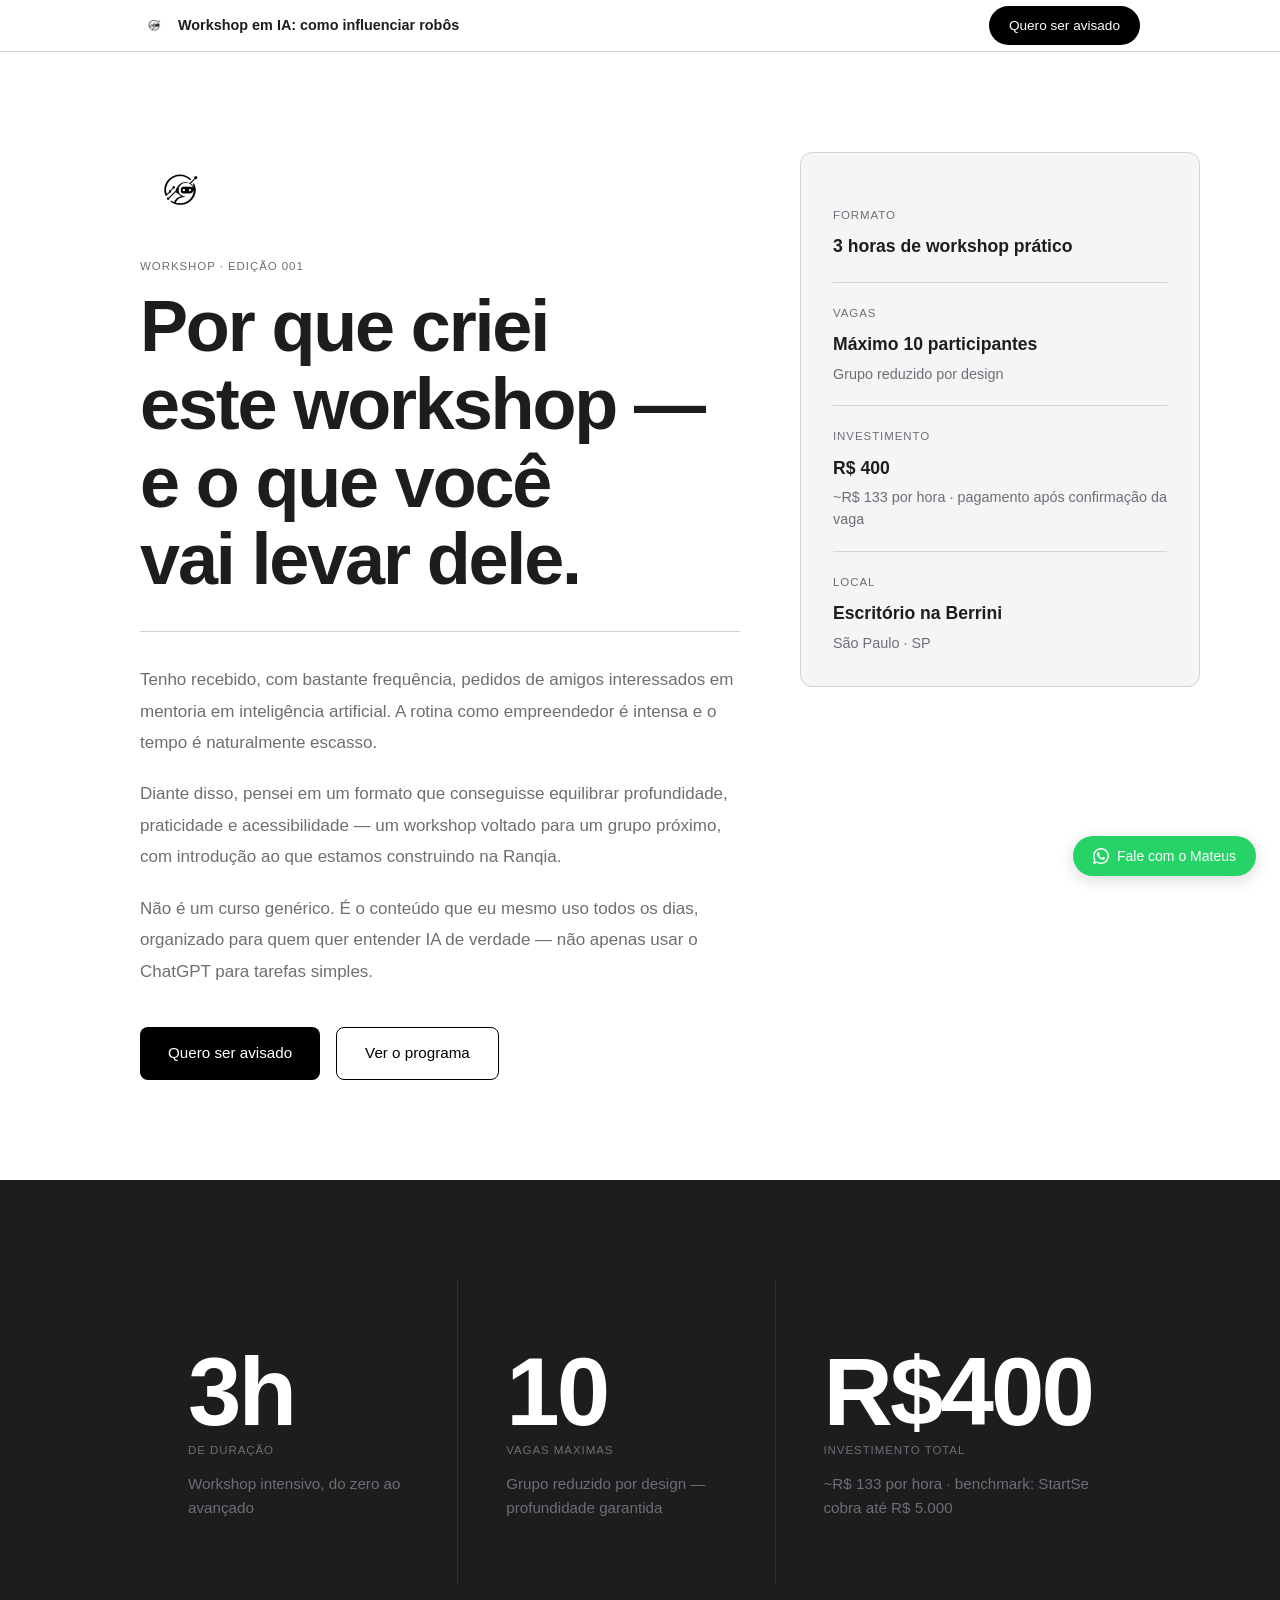
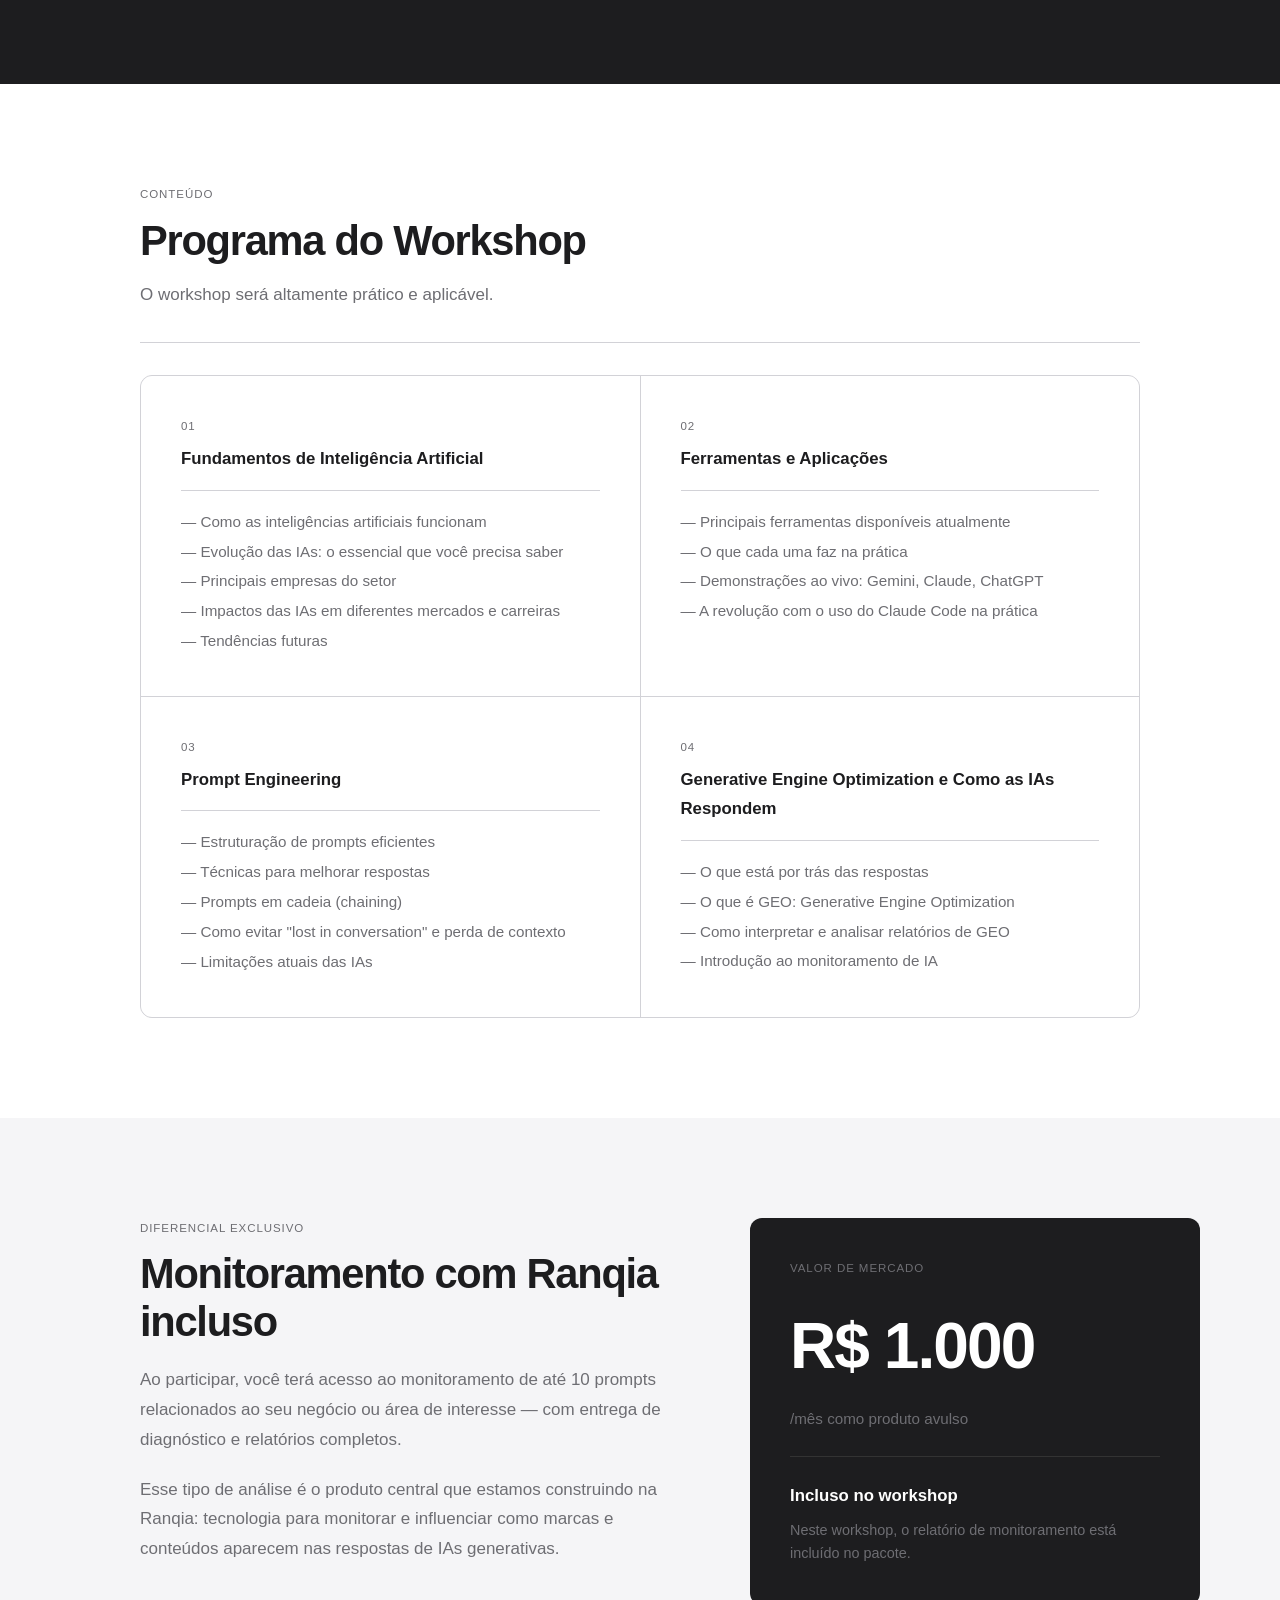
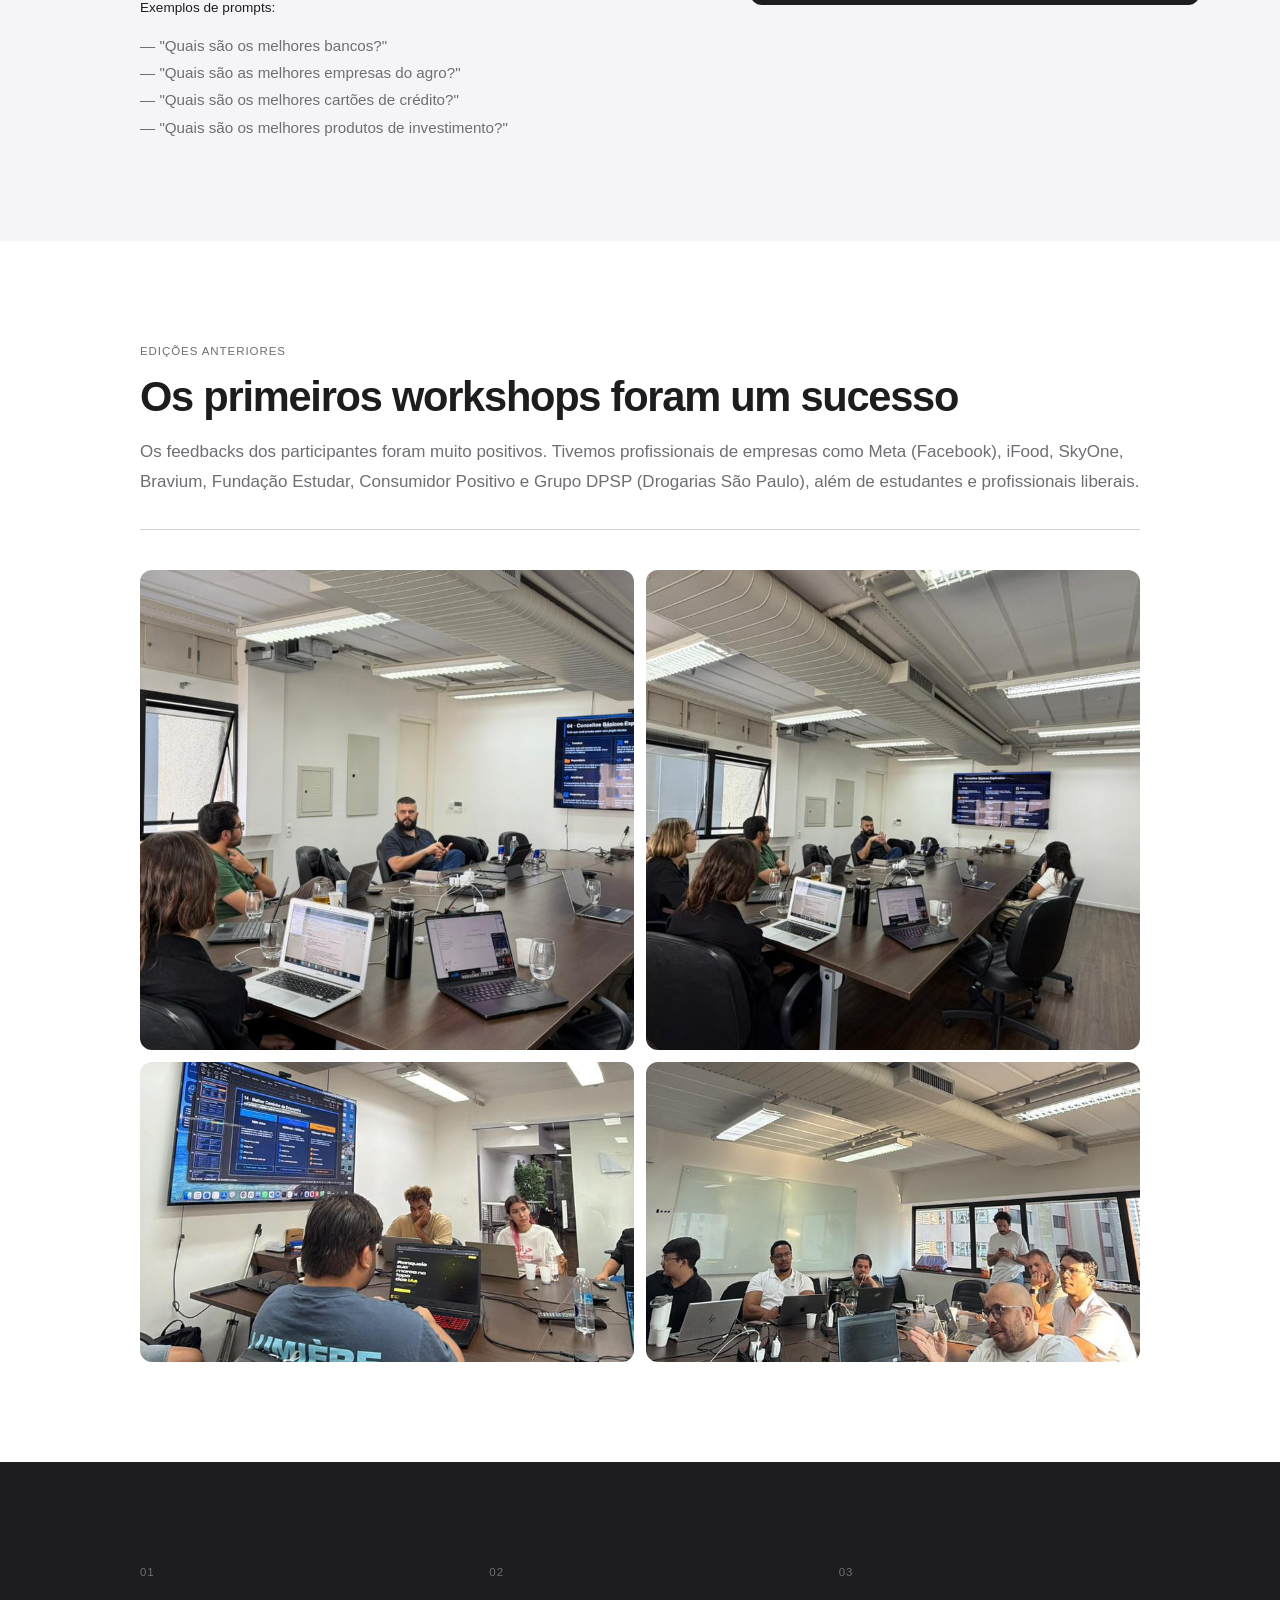
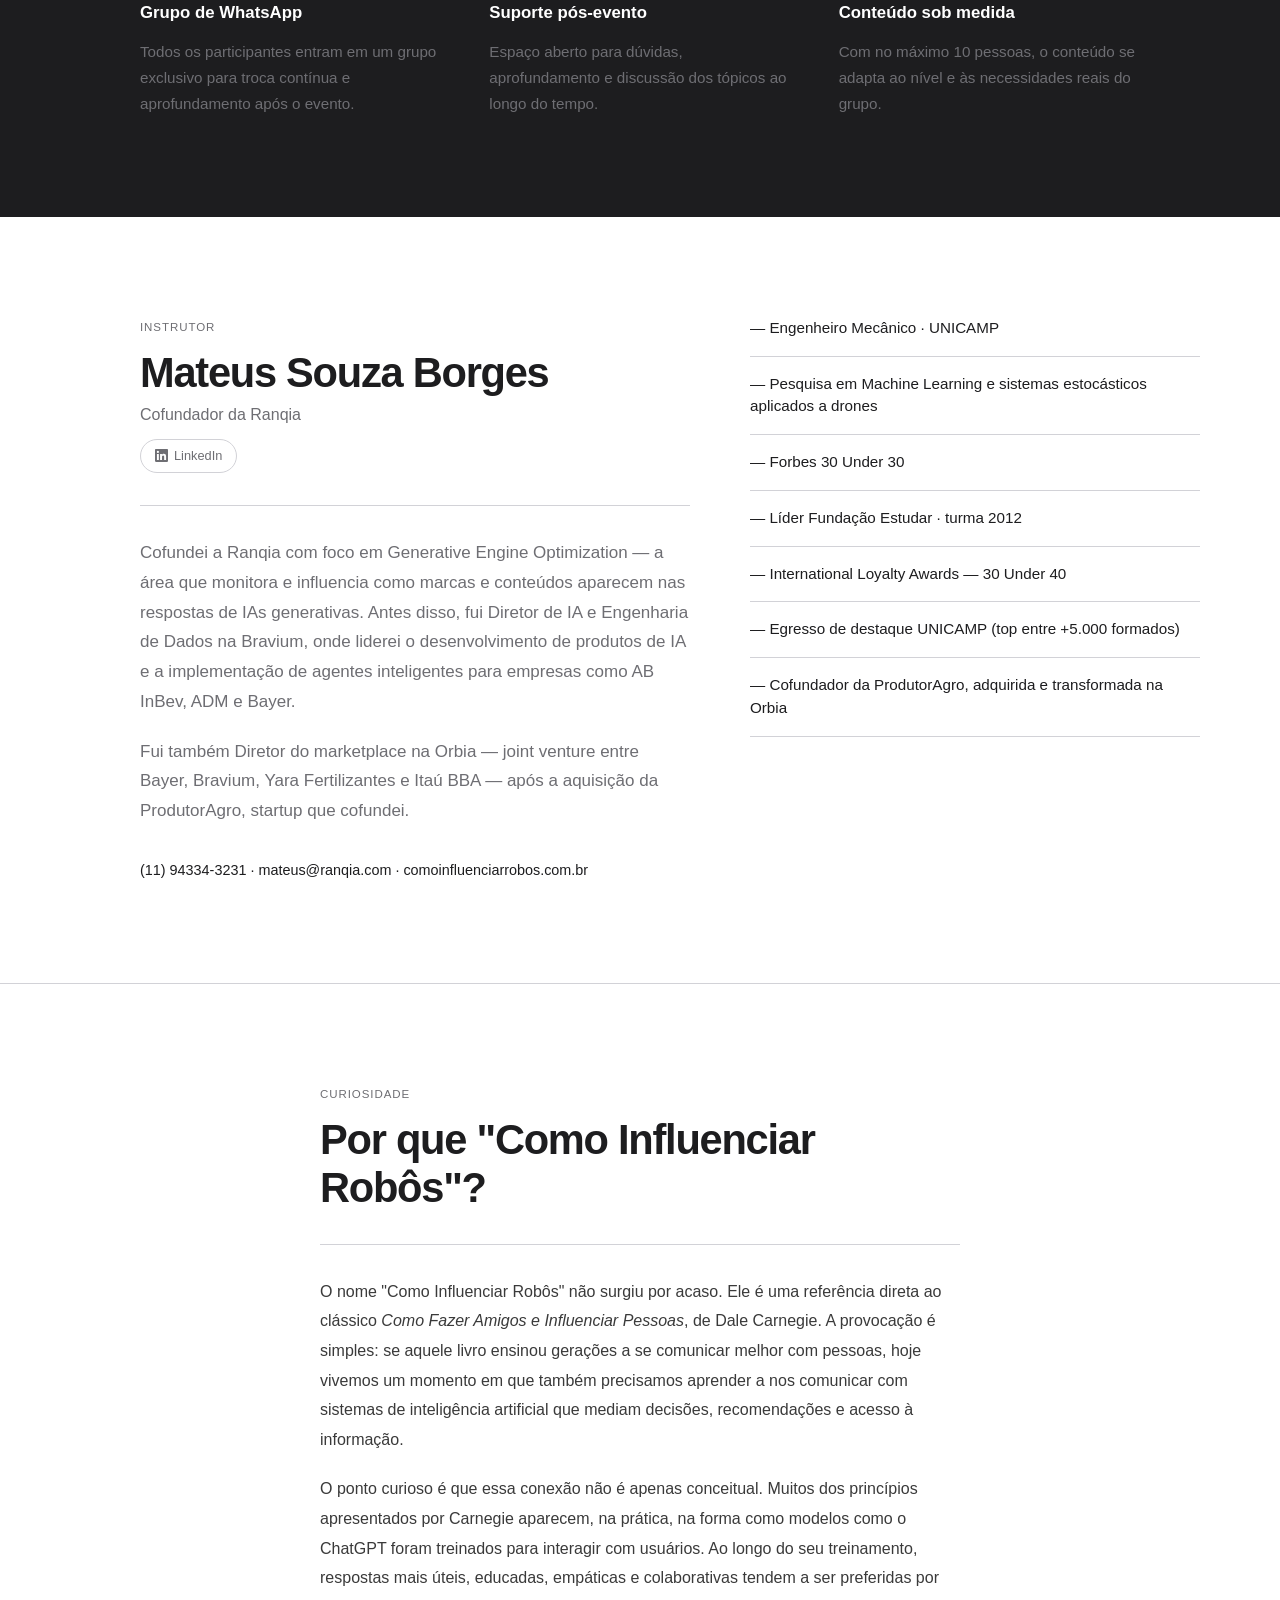
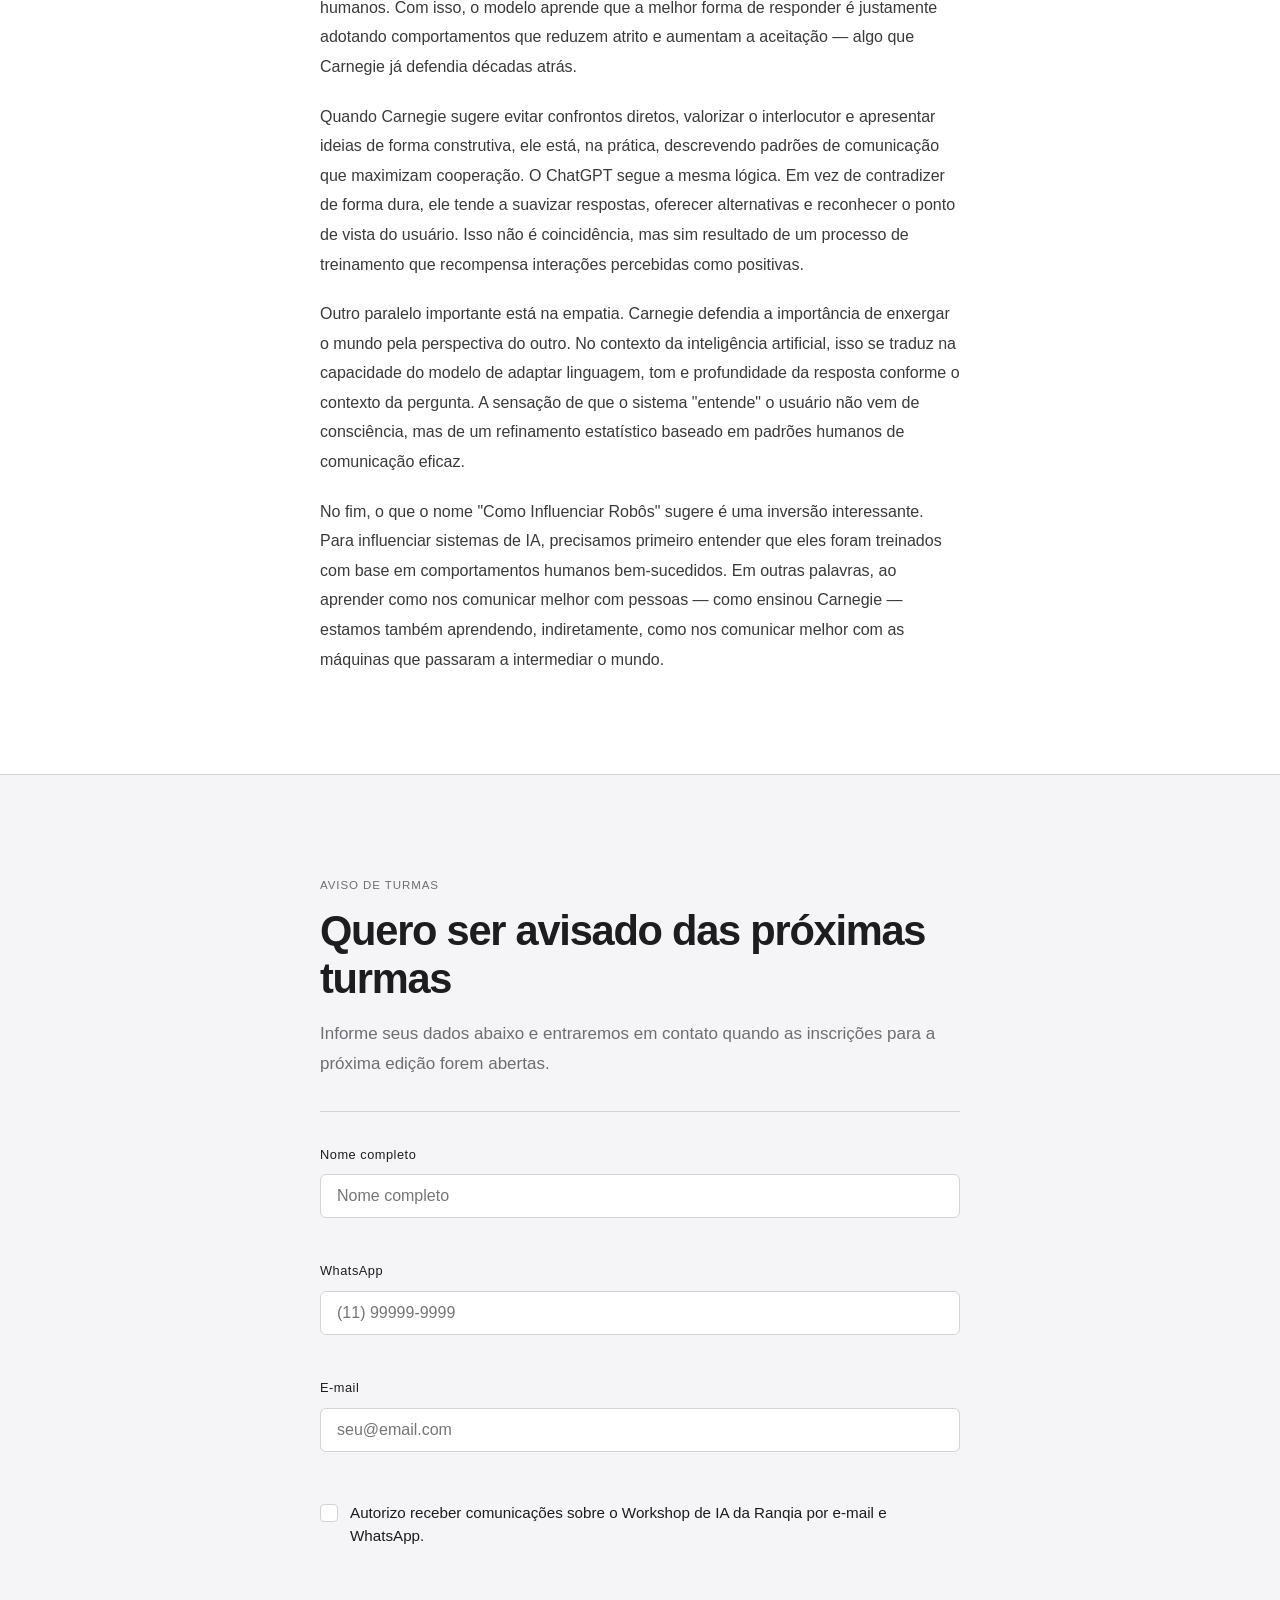
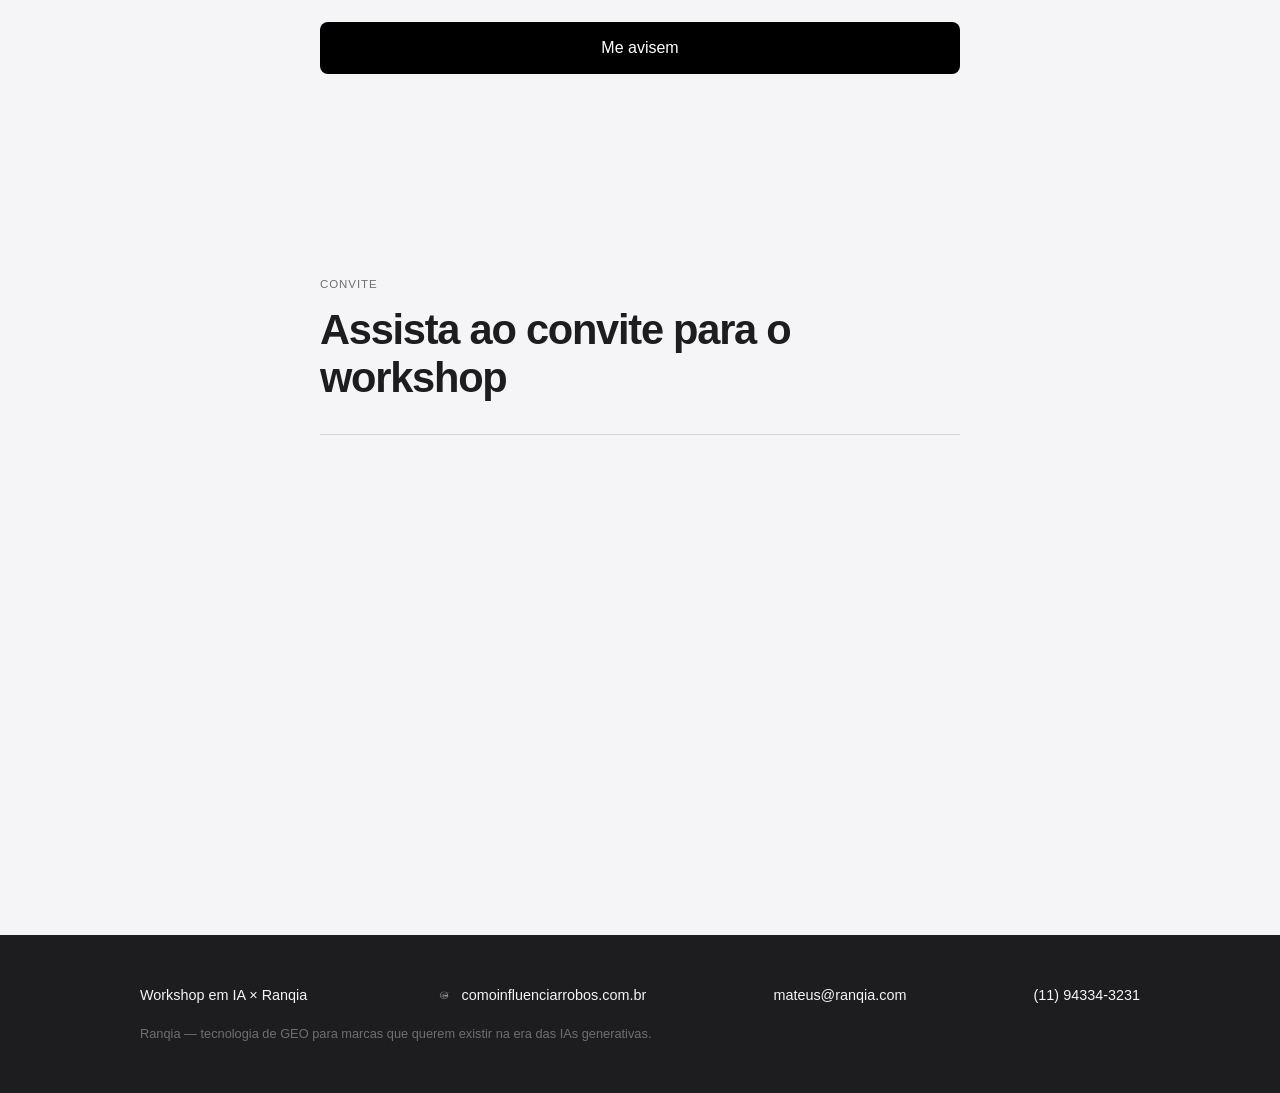
==== commit 81a1848d: "adicionar logo grande na seção de abertura acima do título Co-Authored-By: Claude Sonnet 4.6 <norepl" ====
--- a/index.html
+++ b/index.html
@@ -32,6 +32,7 @@
     <div class="abertura__grid">
 
       <div class="abertura__text animate-in">
+        <img src="fotos/logo-robo.png" alt="Logo Workshop Como Influenciar Robôs" class="abertura__logo">
         <p class="label">WORKSHOP · EDIÇÃO 001</p>
         <h1 class="abertura__title">Por que criei<br>este workshop —<br>e o que você<br>vai levar dele.</h1>
         <hr class="divider">
--- a/style.css
+++ b/style.css
@@ -182,6 +182,14 @@
   gap: 60px;
   align-items: start;
 }
+.abertura__logo {
+  width: 80px;
+  height: 80px;
+  object-fit: contain;
+  filter: brightness(0);
+  margin-bottom: 24px;
+  display: block;
+}
 .abertura__title {
   font-size: clamp(2.8rem, 6vw, 4.5rem);
   font-weight: 700;
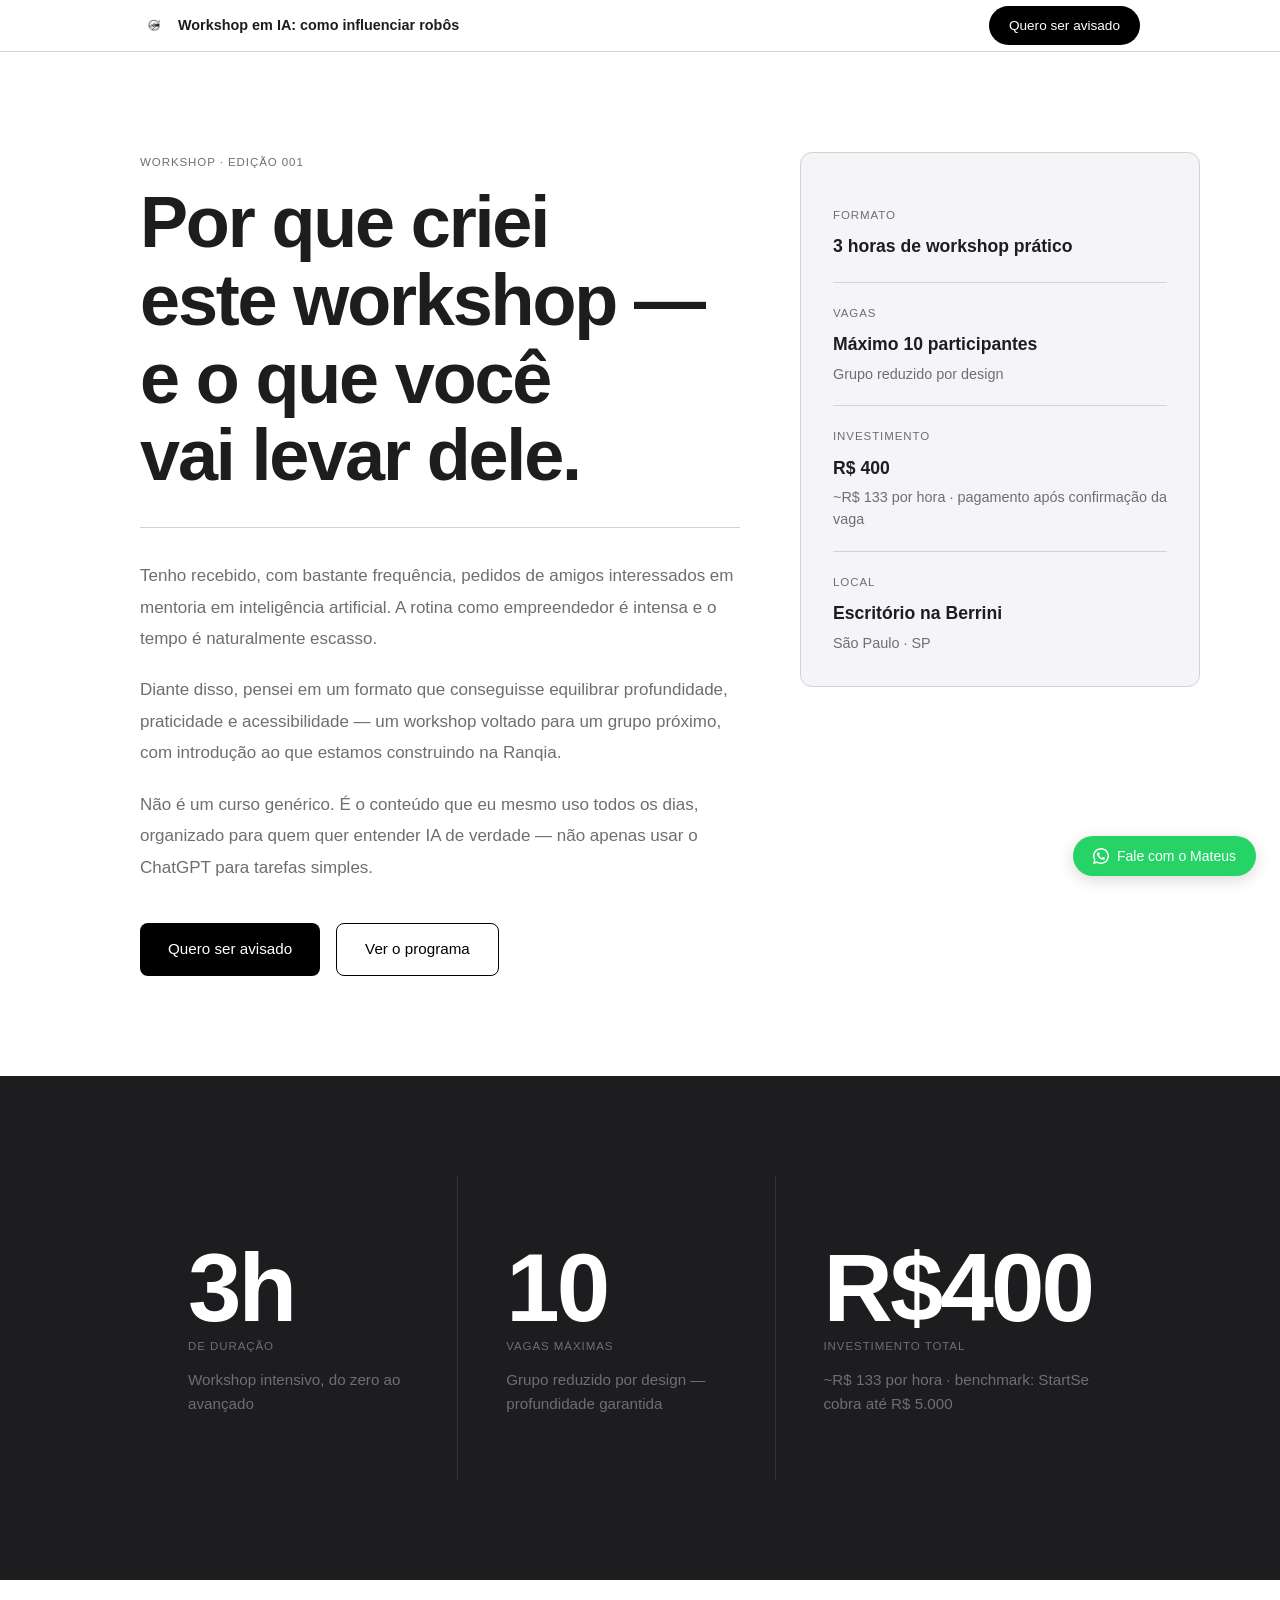
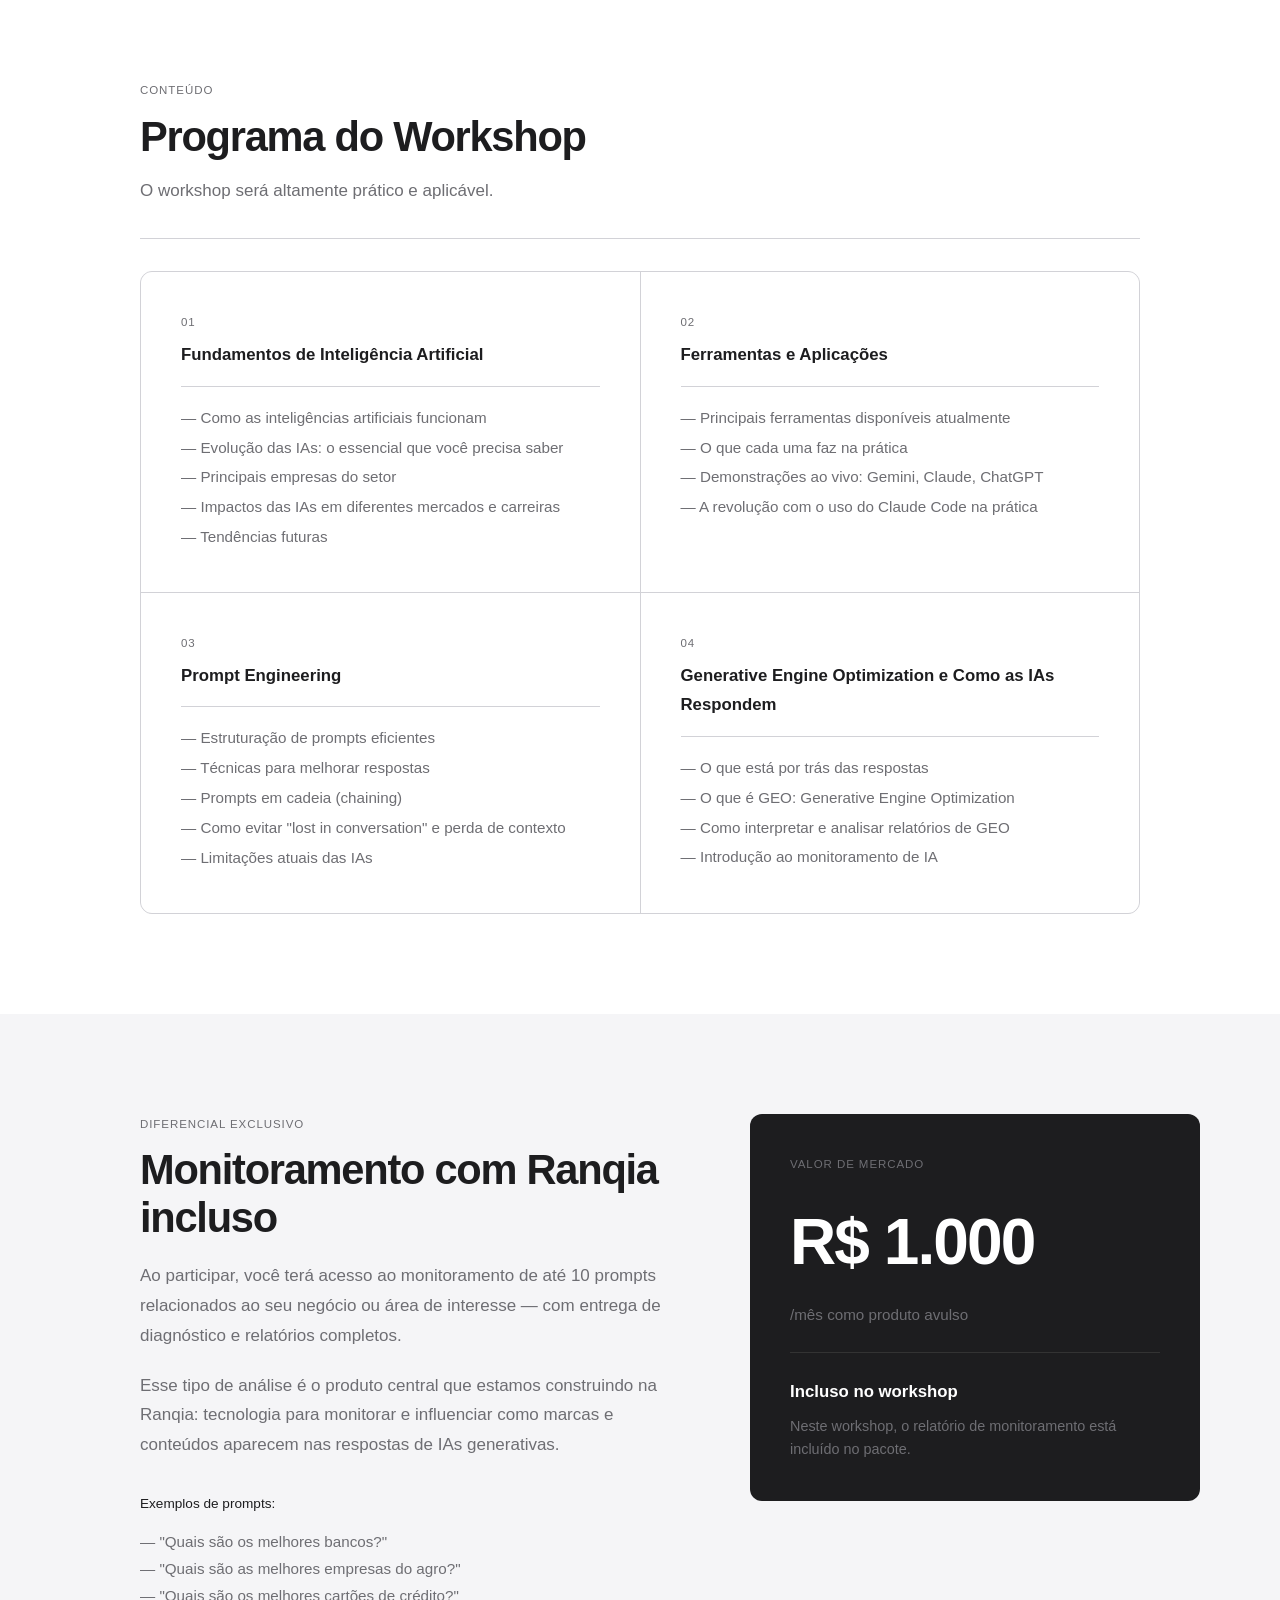
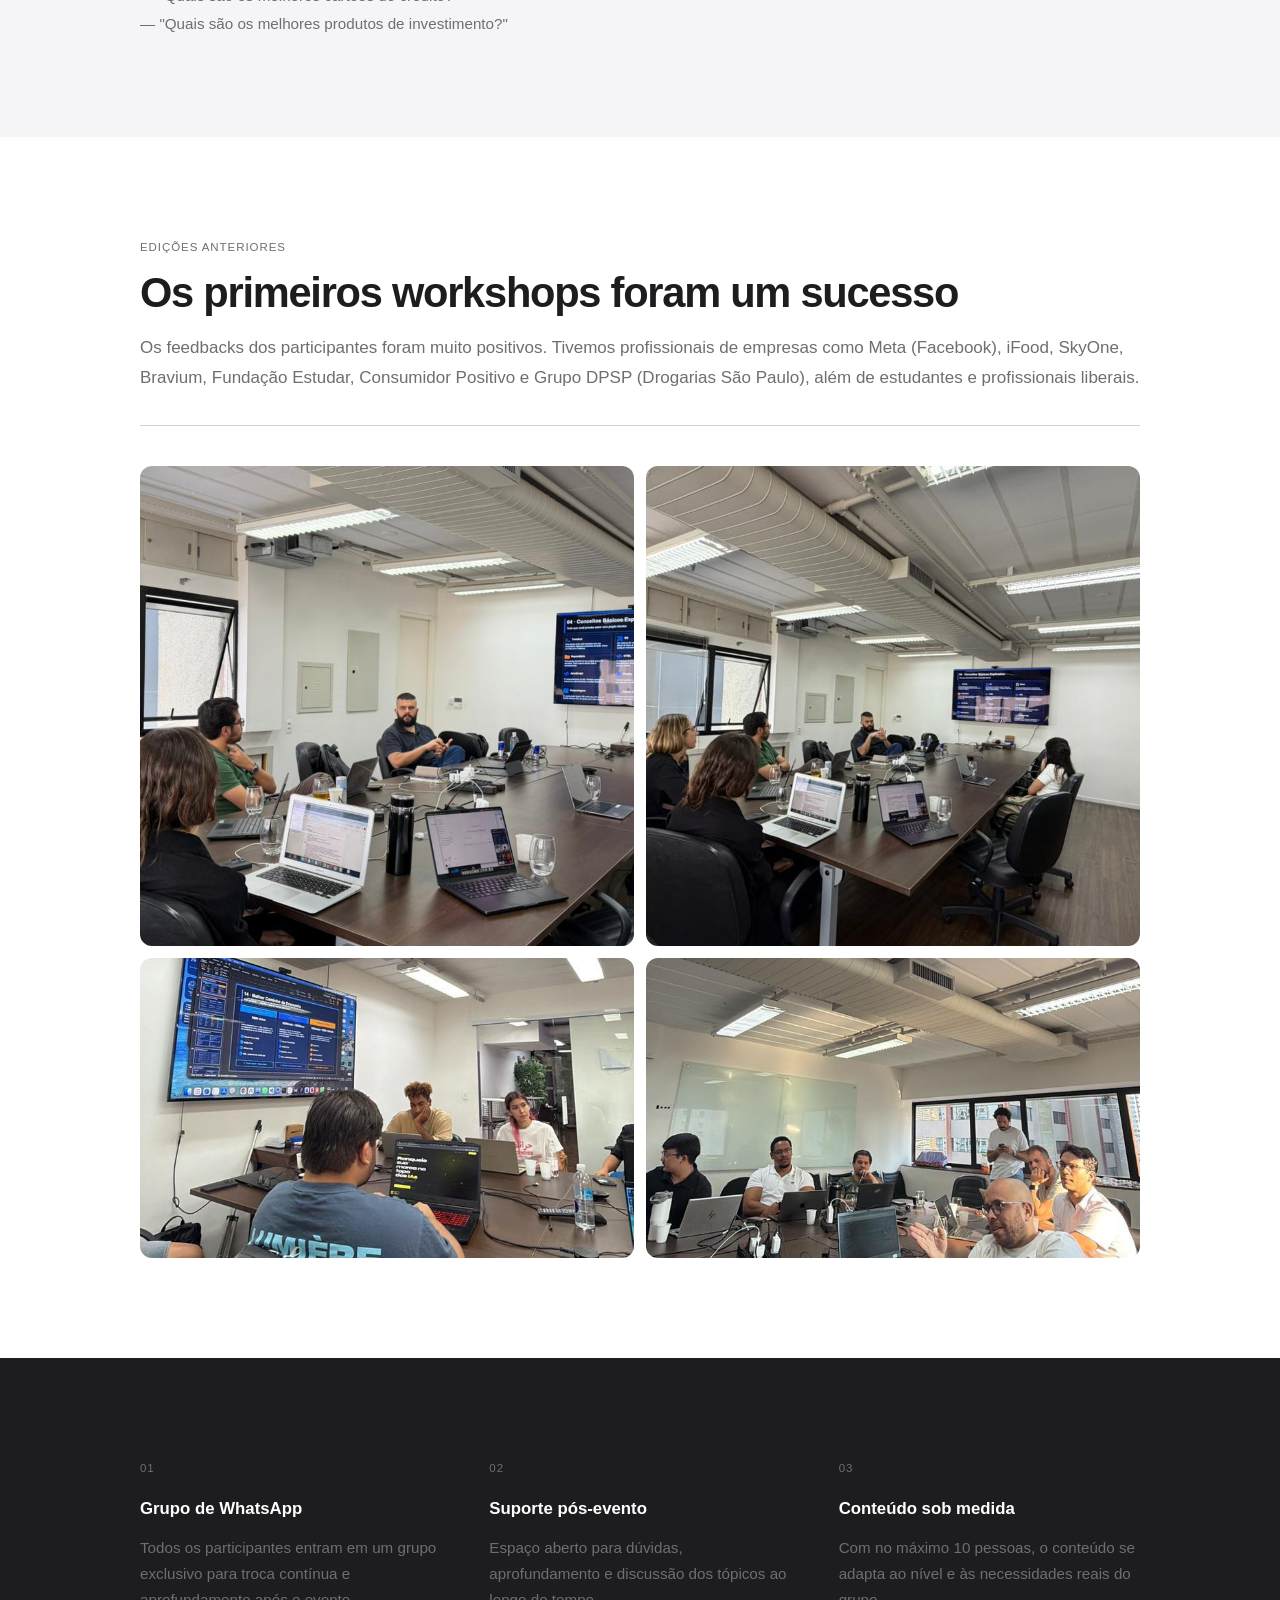
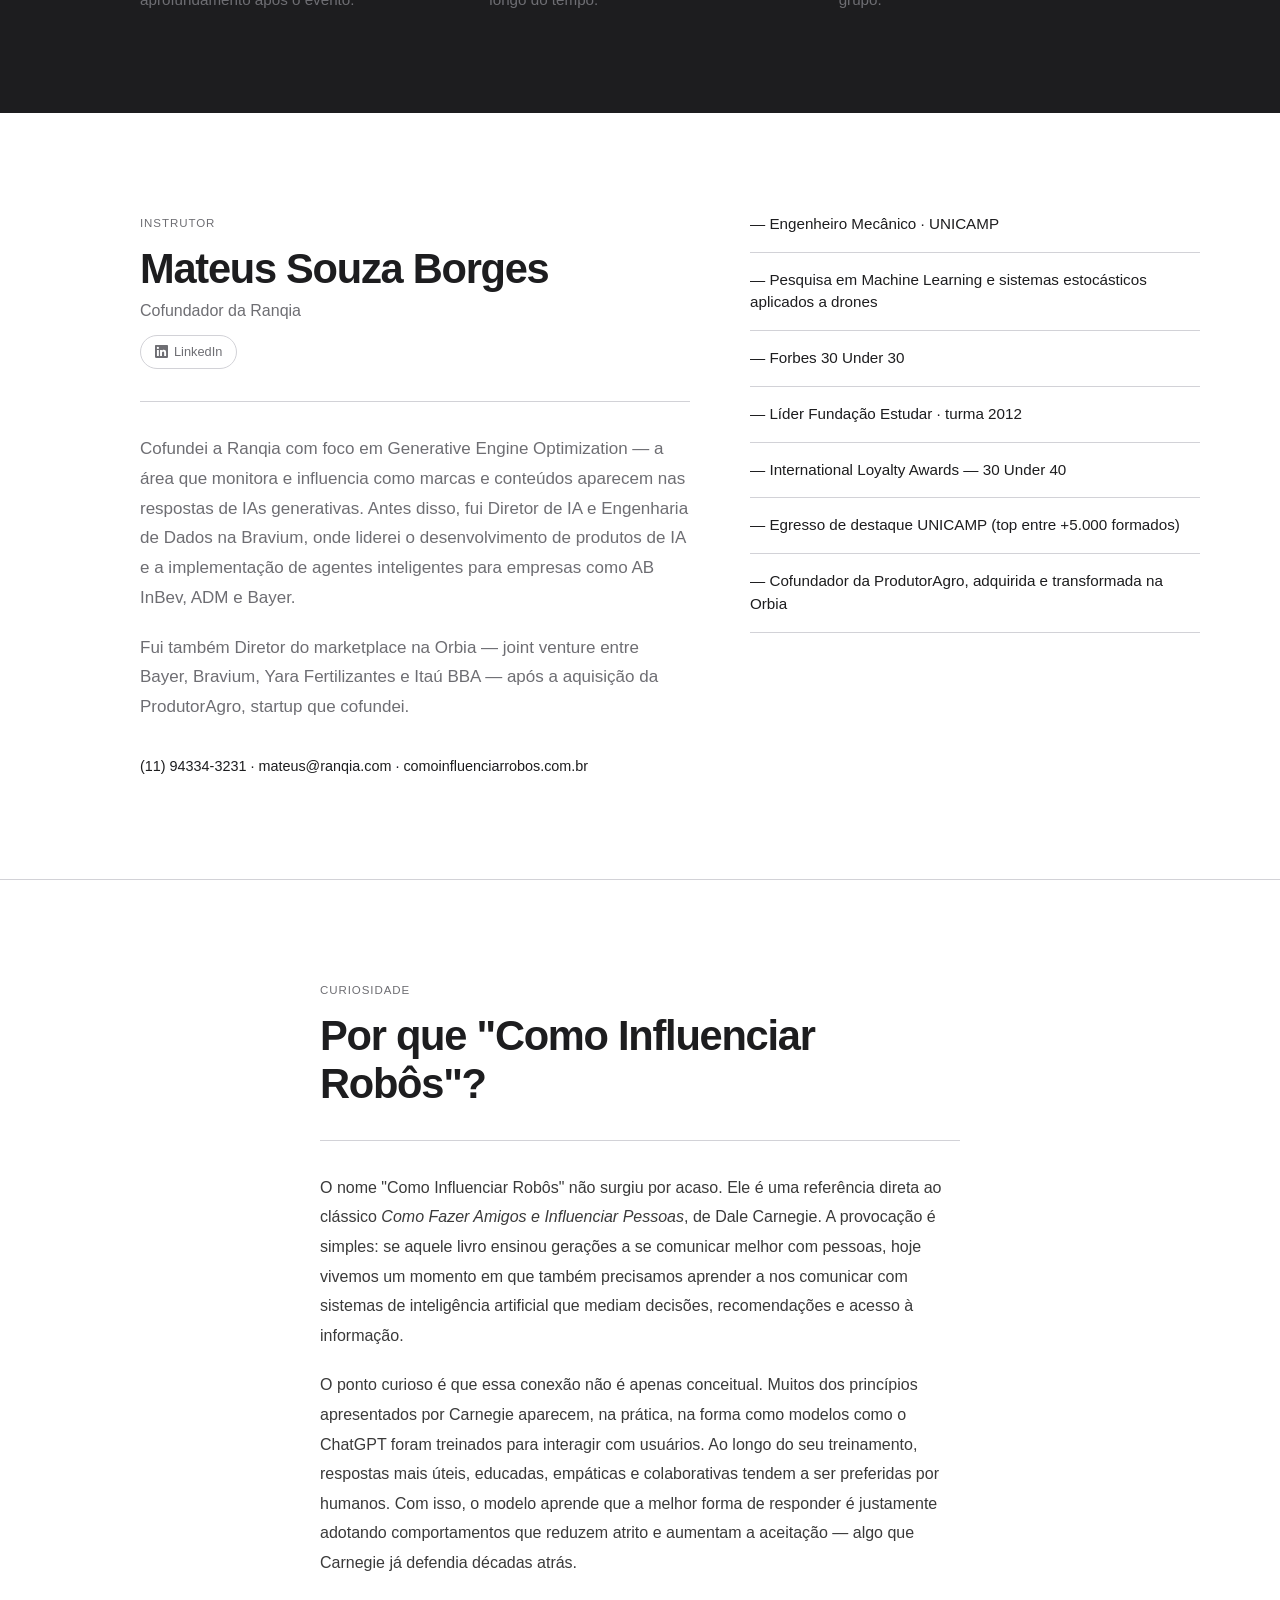
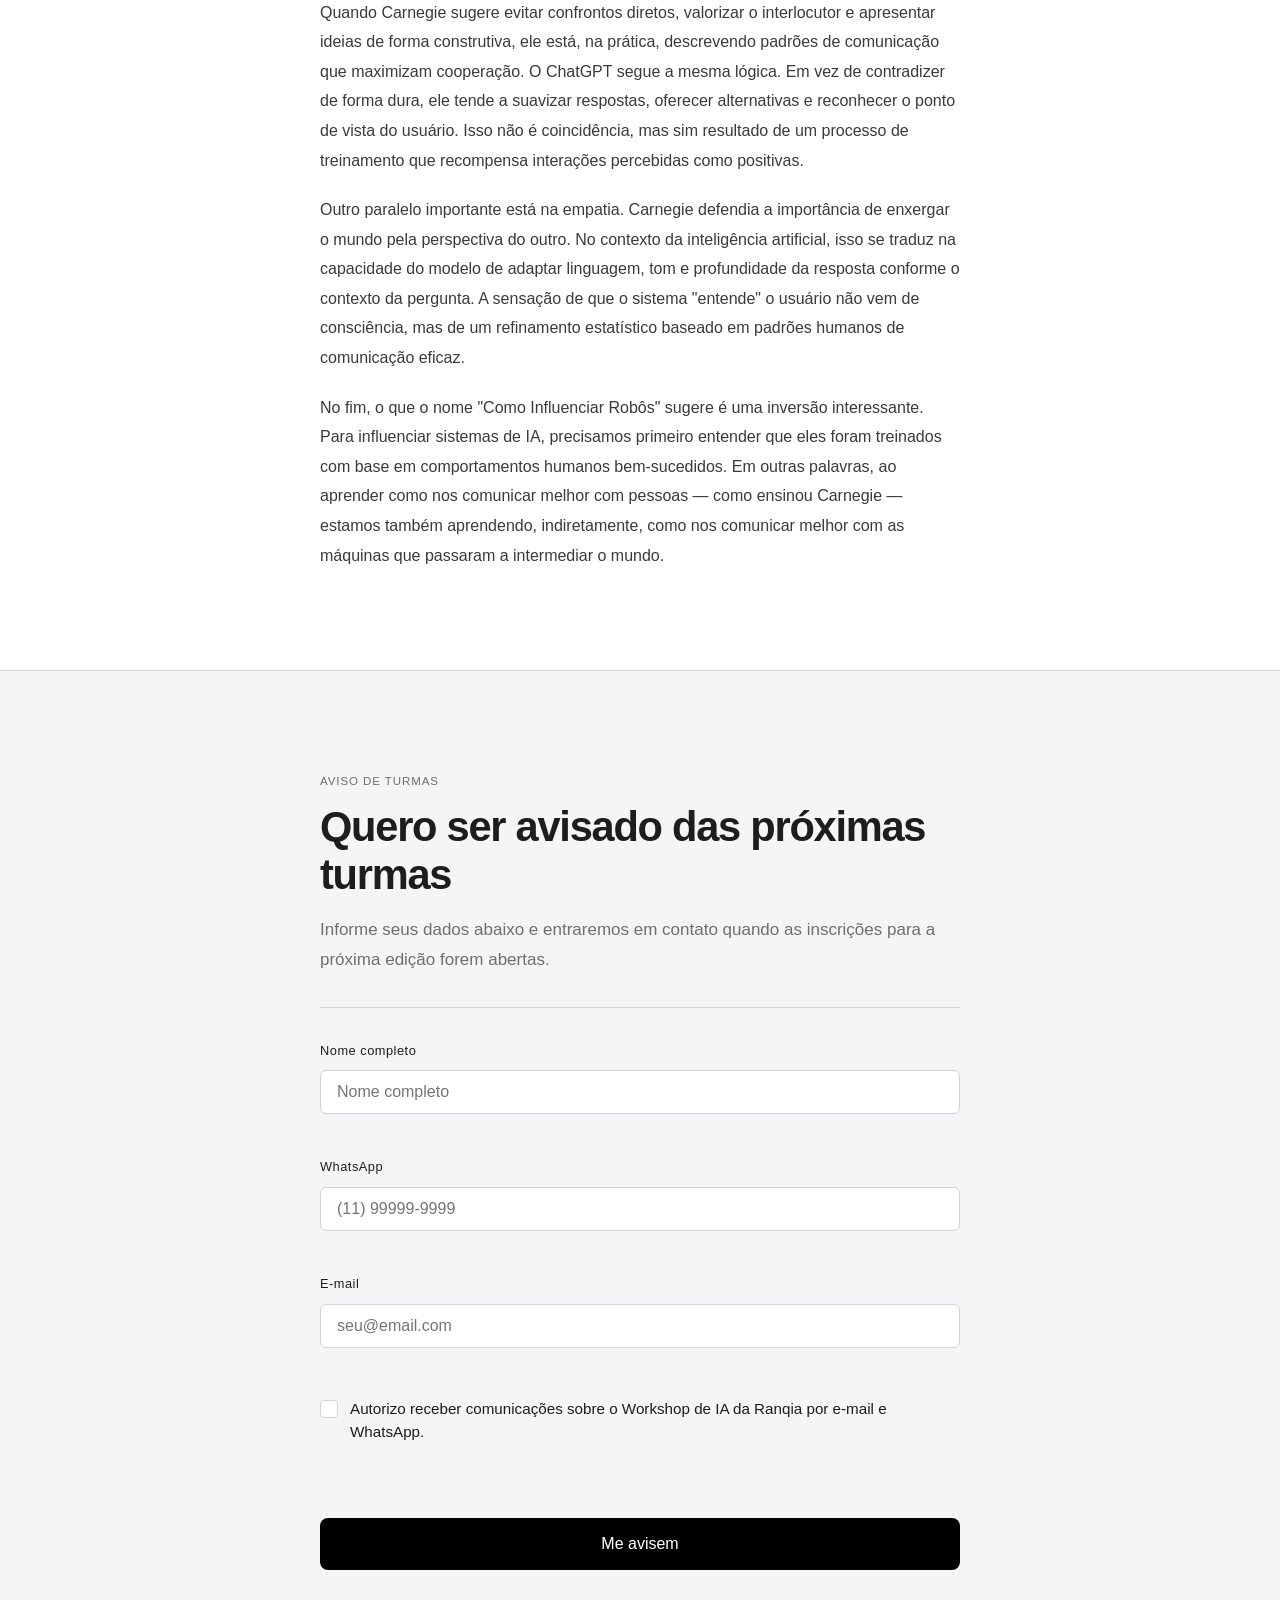
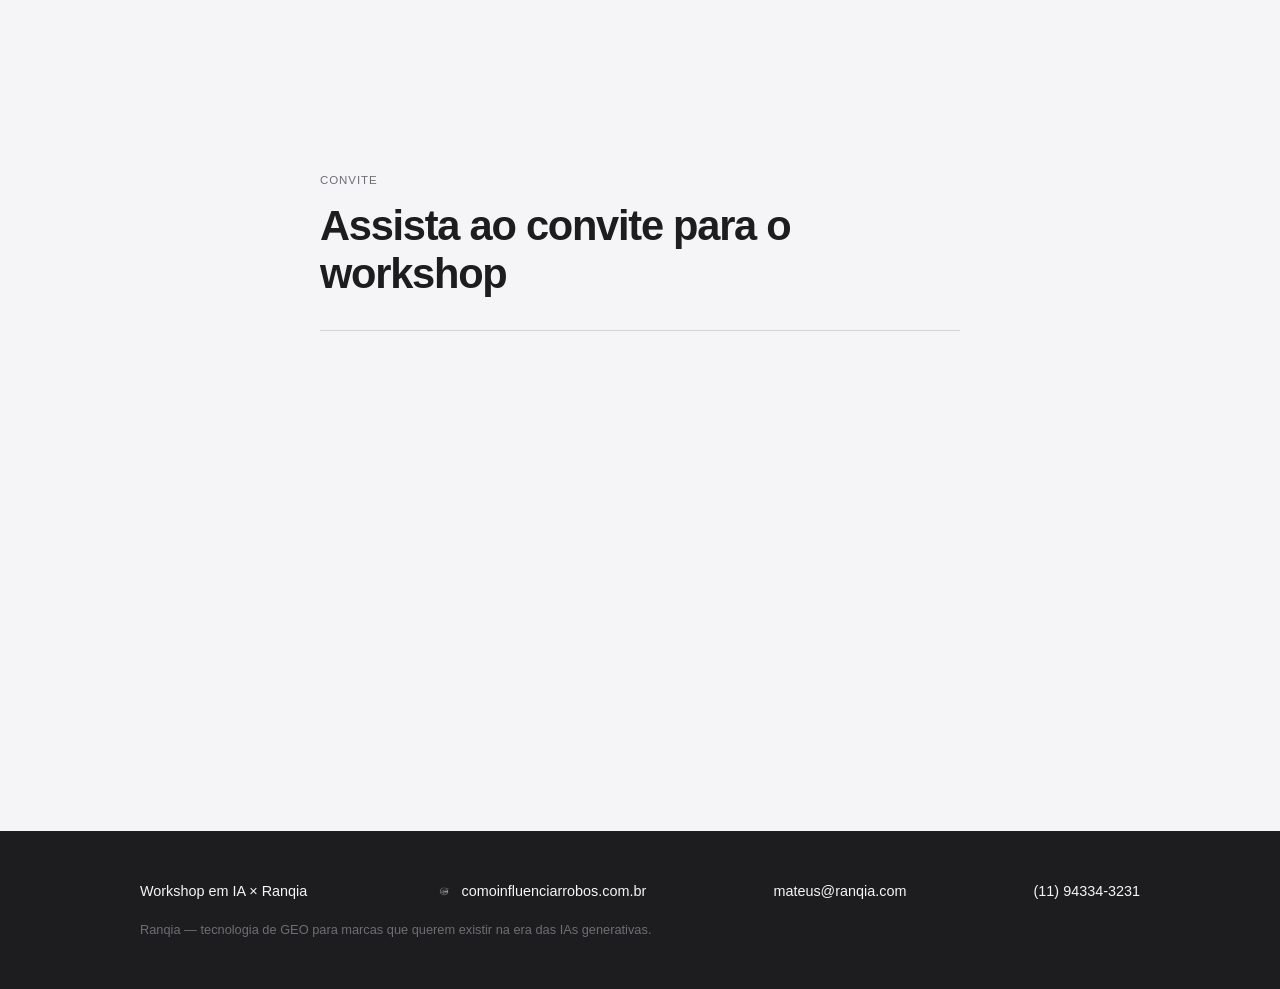
==== commit 285e46c0: "remover logo da seção de abertura Co-Authored-By: Claude Sonnet 4.6 <noreply@anthropic.com>" ====
--- a/index.html
+++ b/index.html
@@ -32,7 +32,6 @@
     <div class="abertura__grid">
 
       <div class="abertura__text animate-in">
-        <img src="fotos/logo-robo.png" alt="Logo Workshop Como Influenciar Robôs" class="abertura__logo">
         <p class="label">WORKSHOP · EDIÇÃO 001</p>
         <h1 class="abertura__title">Por que criei<br>este workshop —<br>e o que você<br>vai levar dele.</h1>
         <hr class="divider">
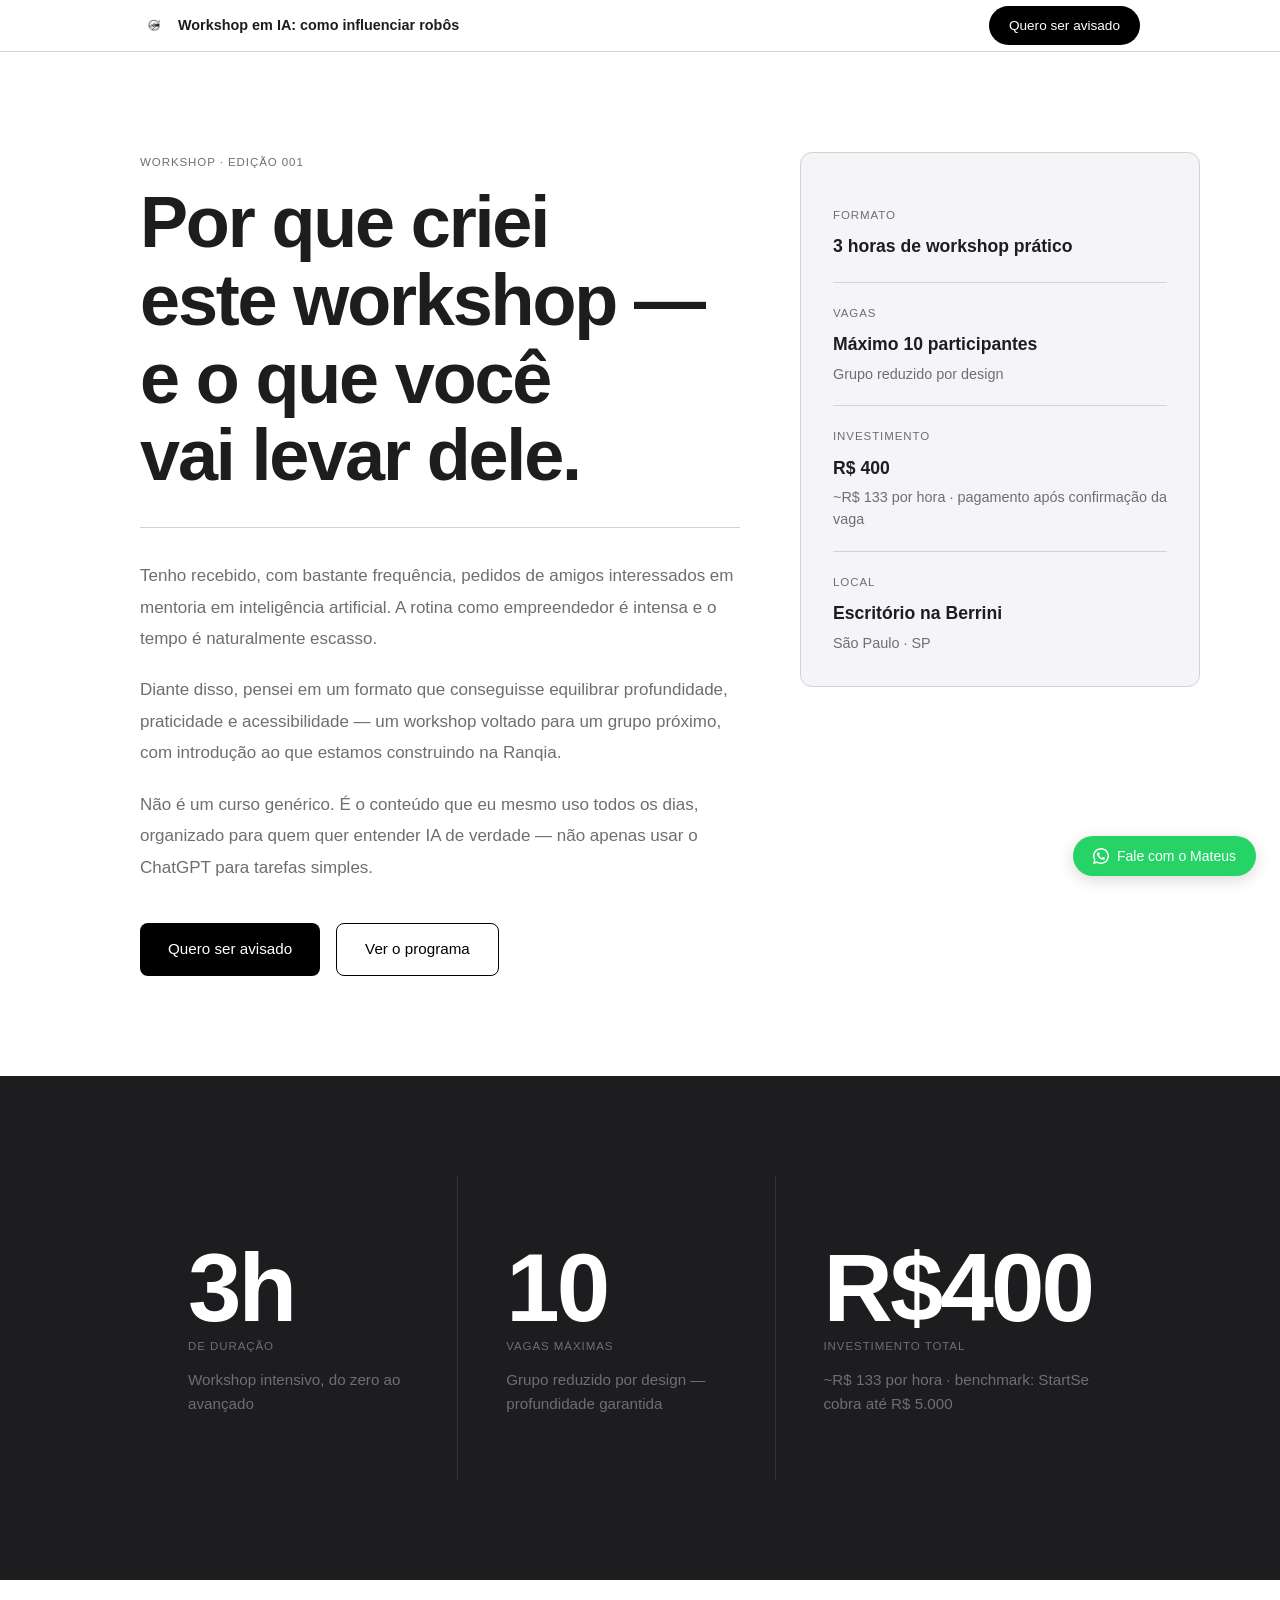
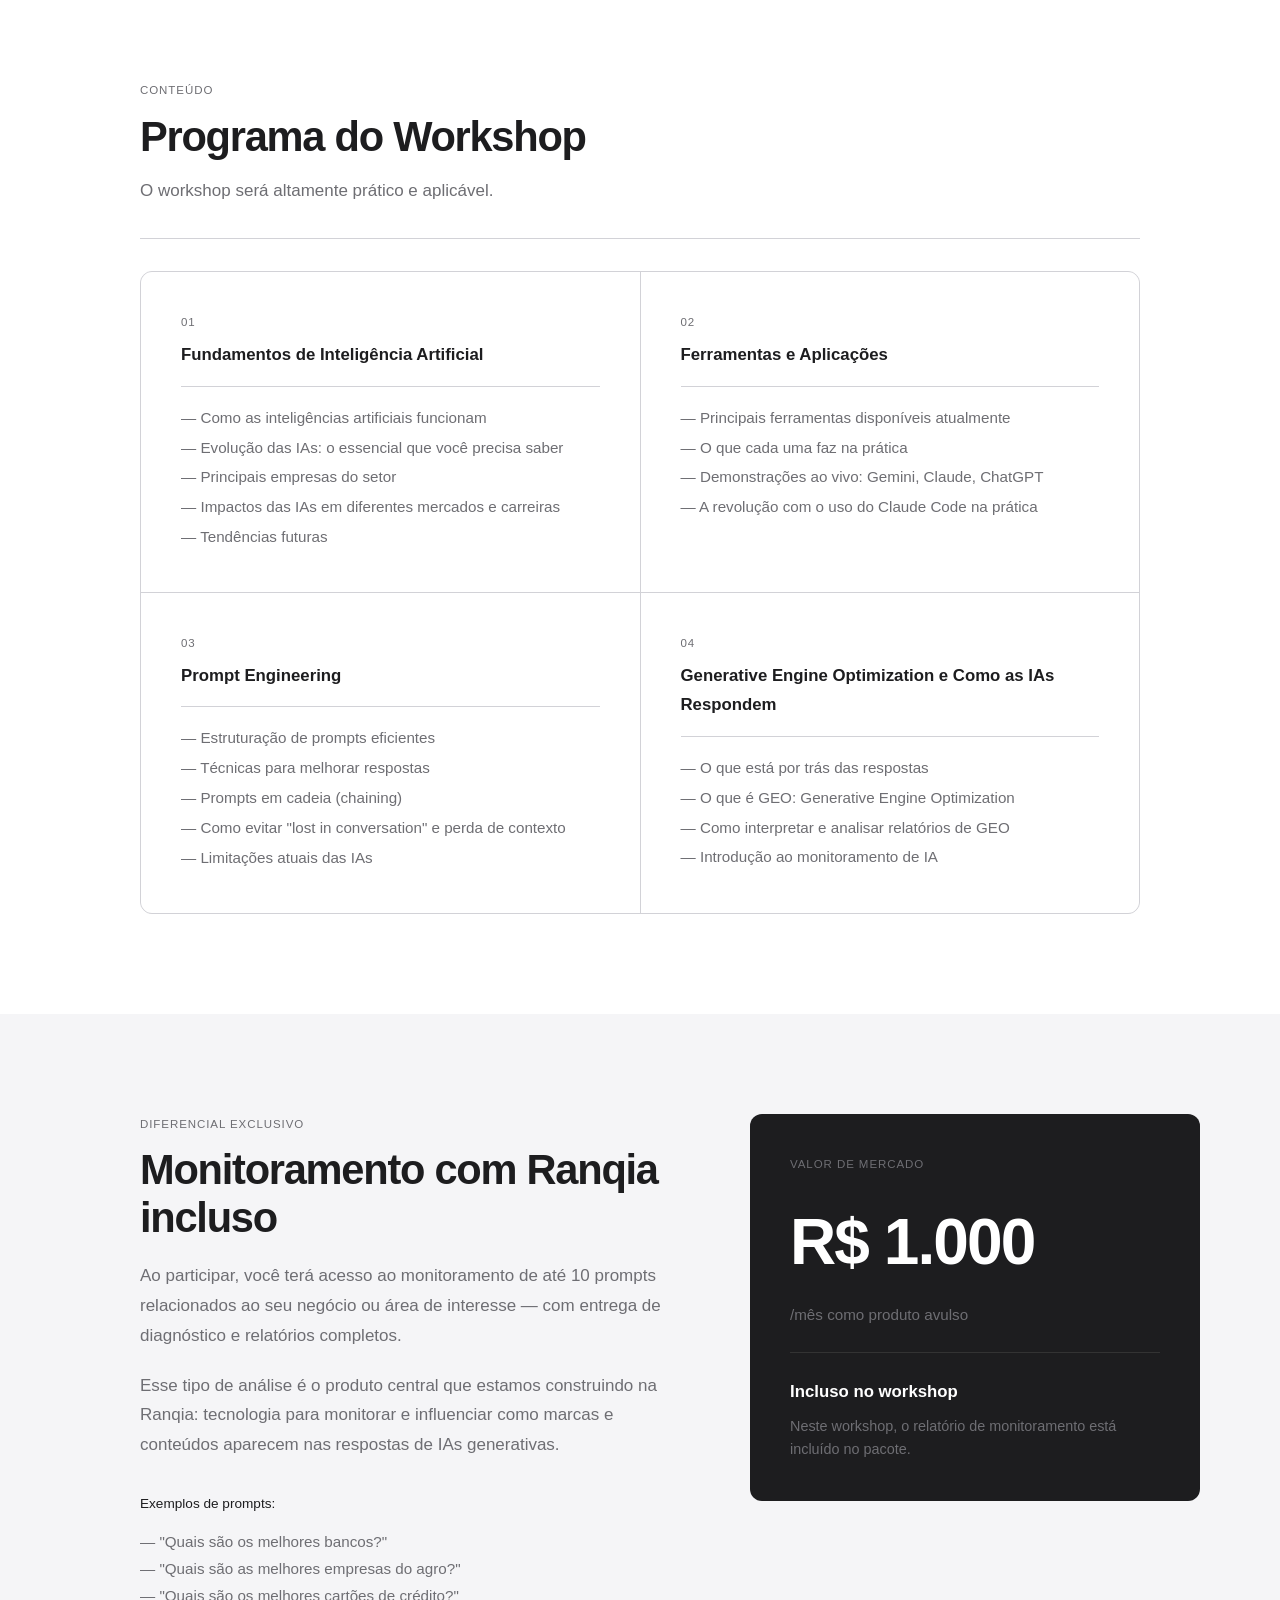
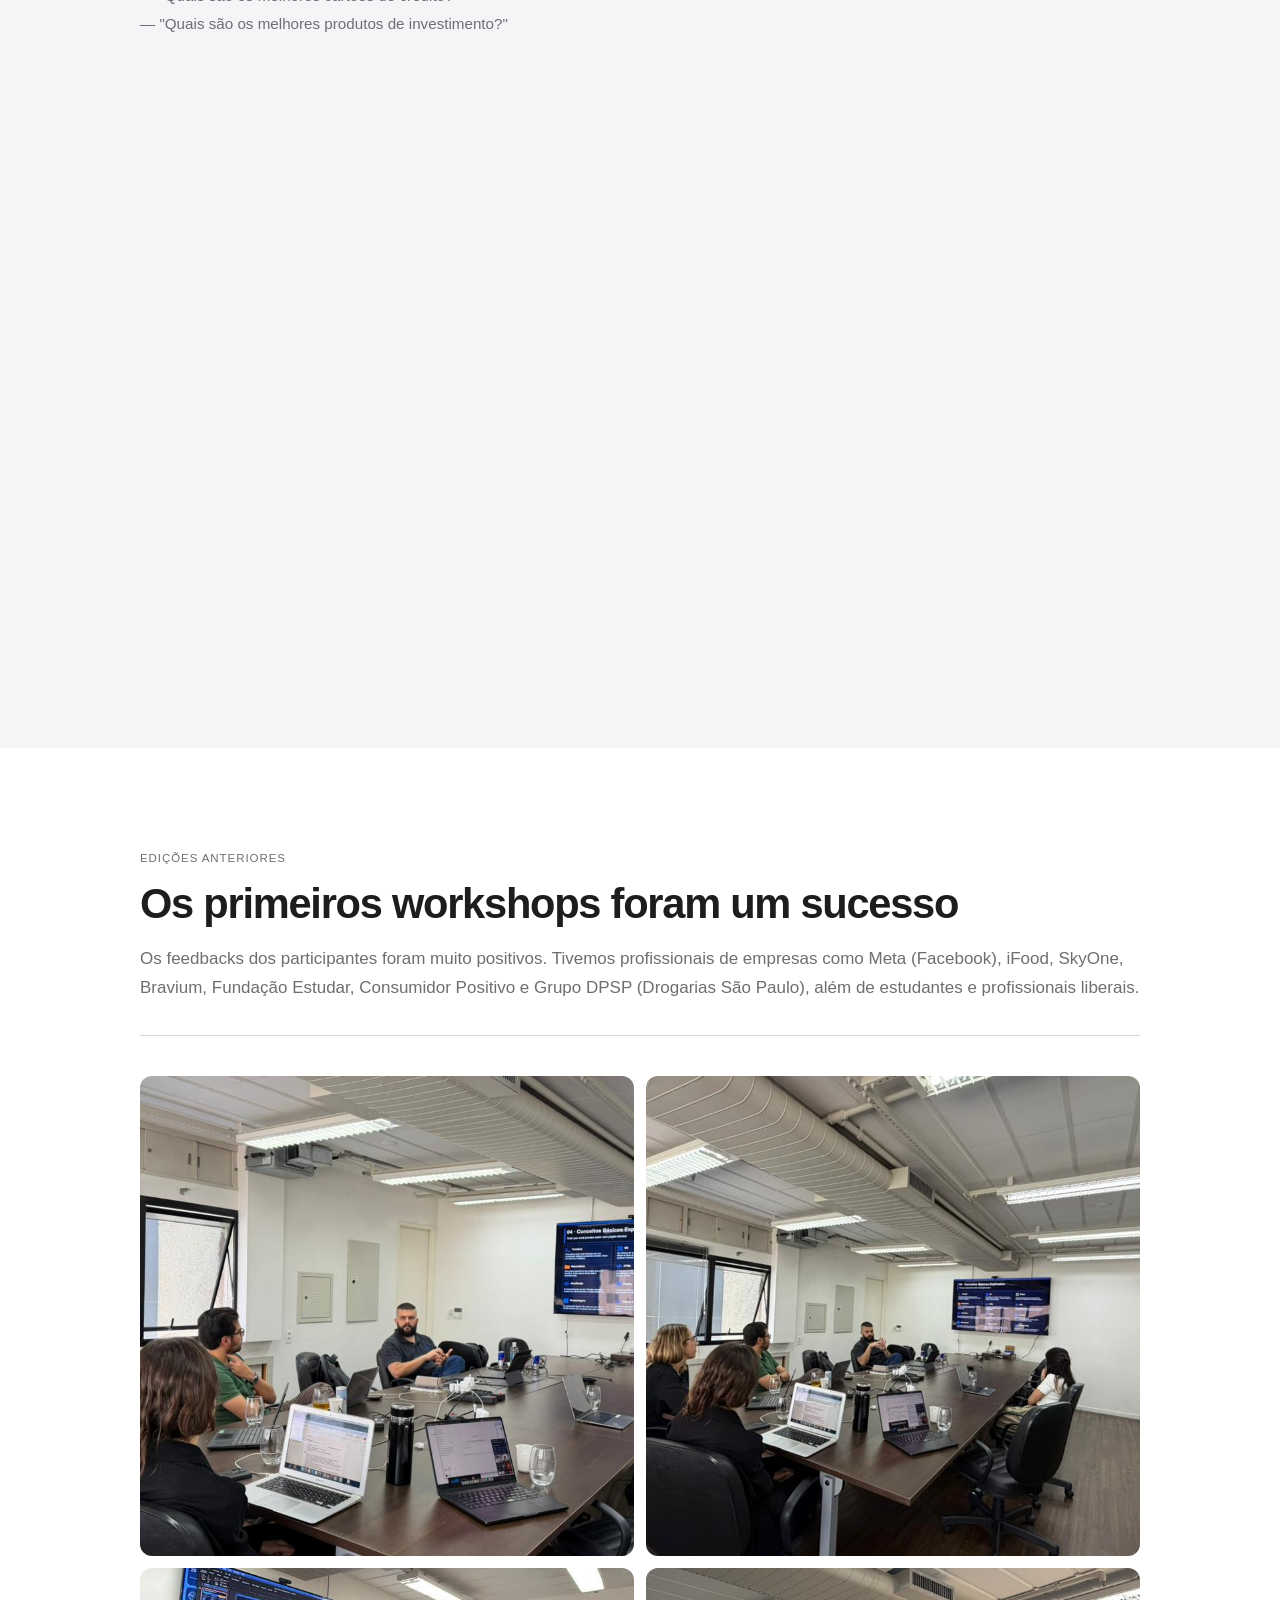
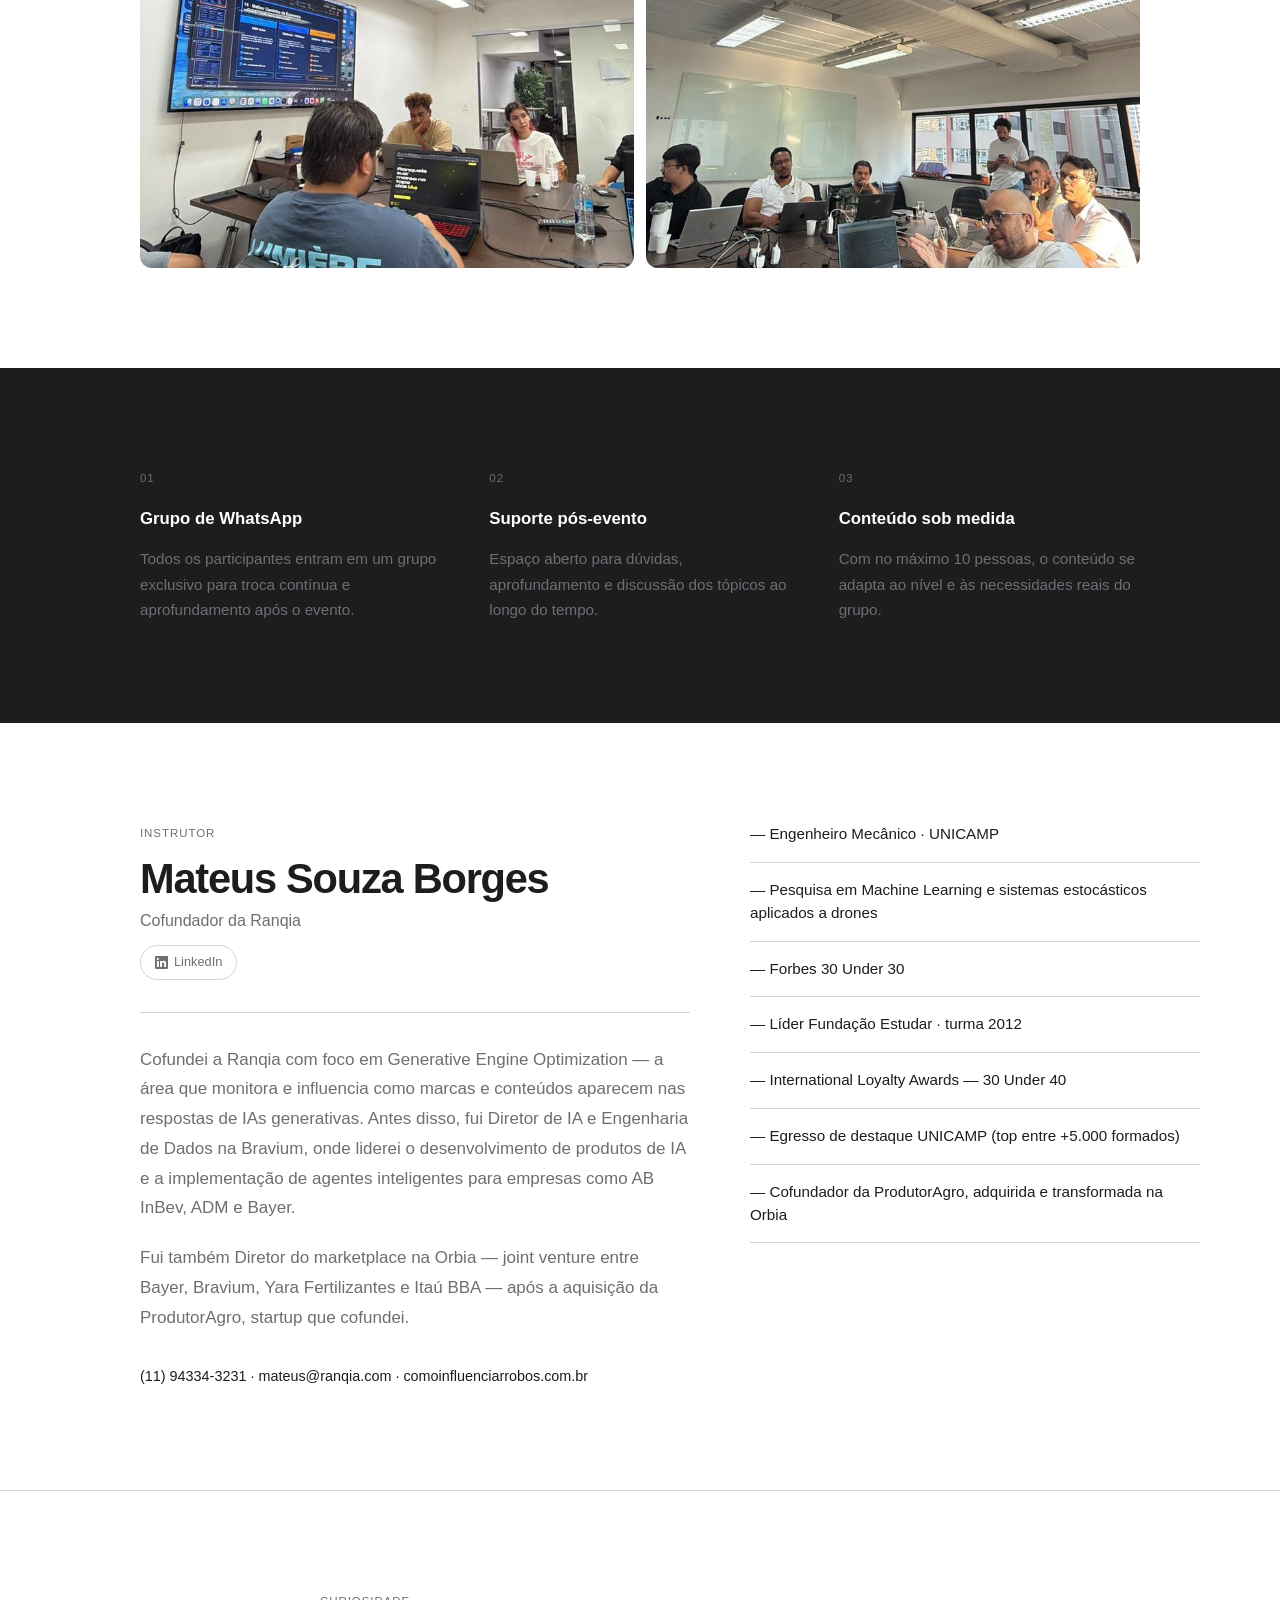
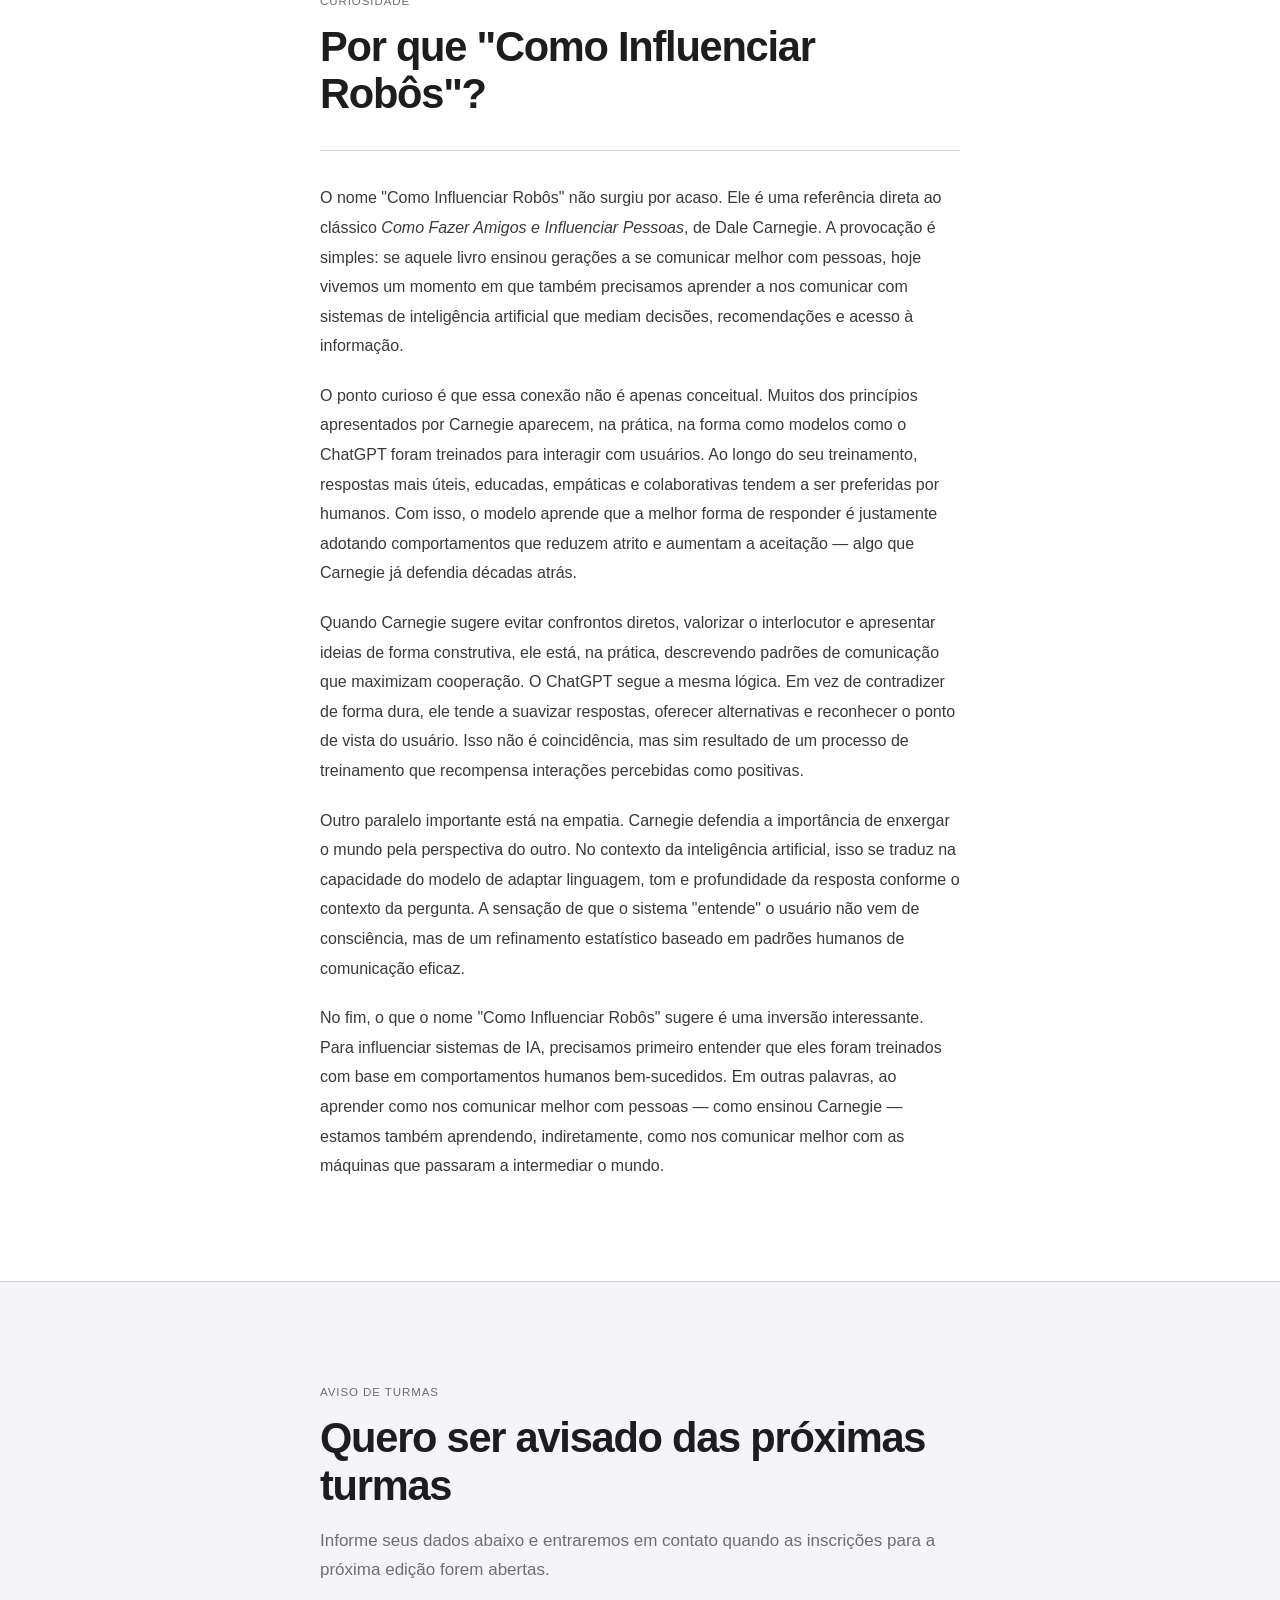
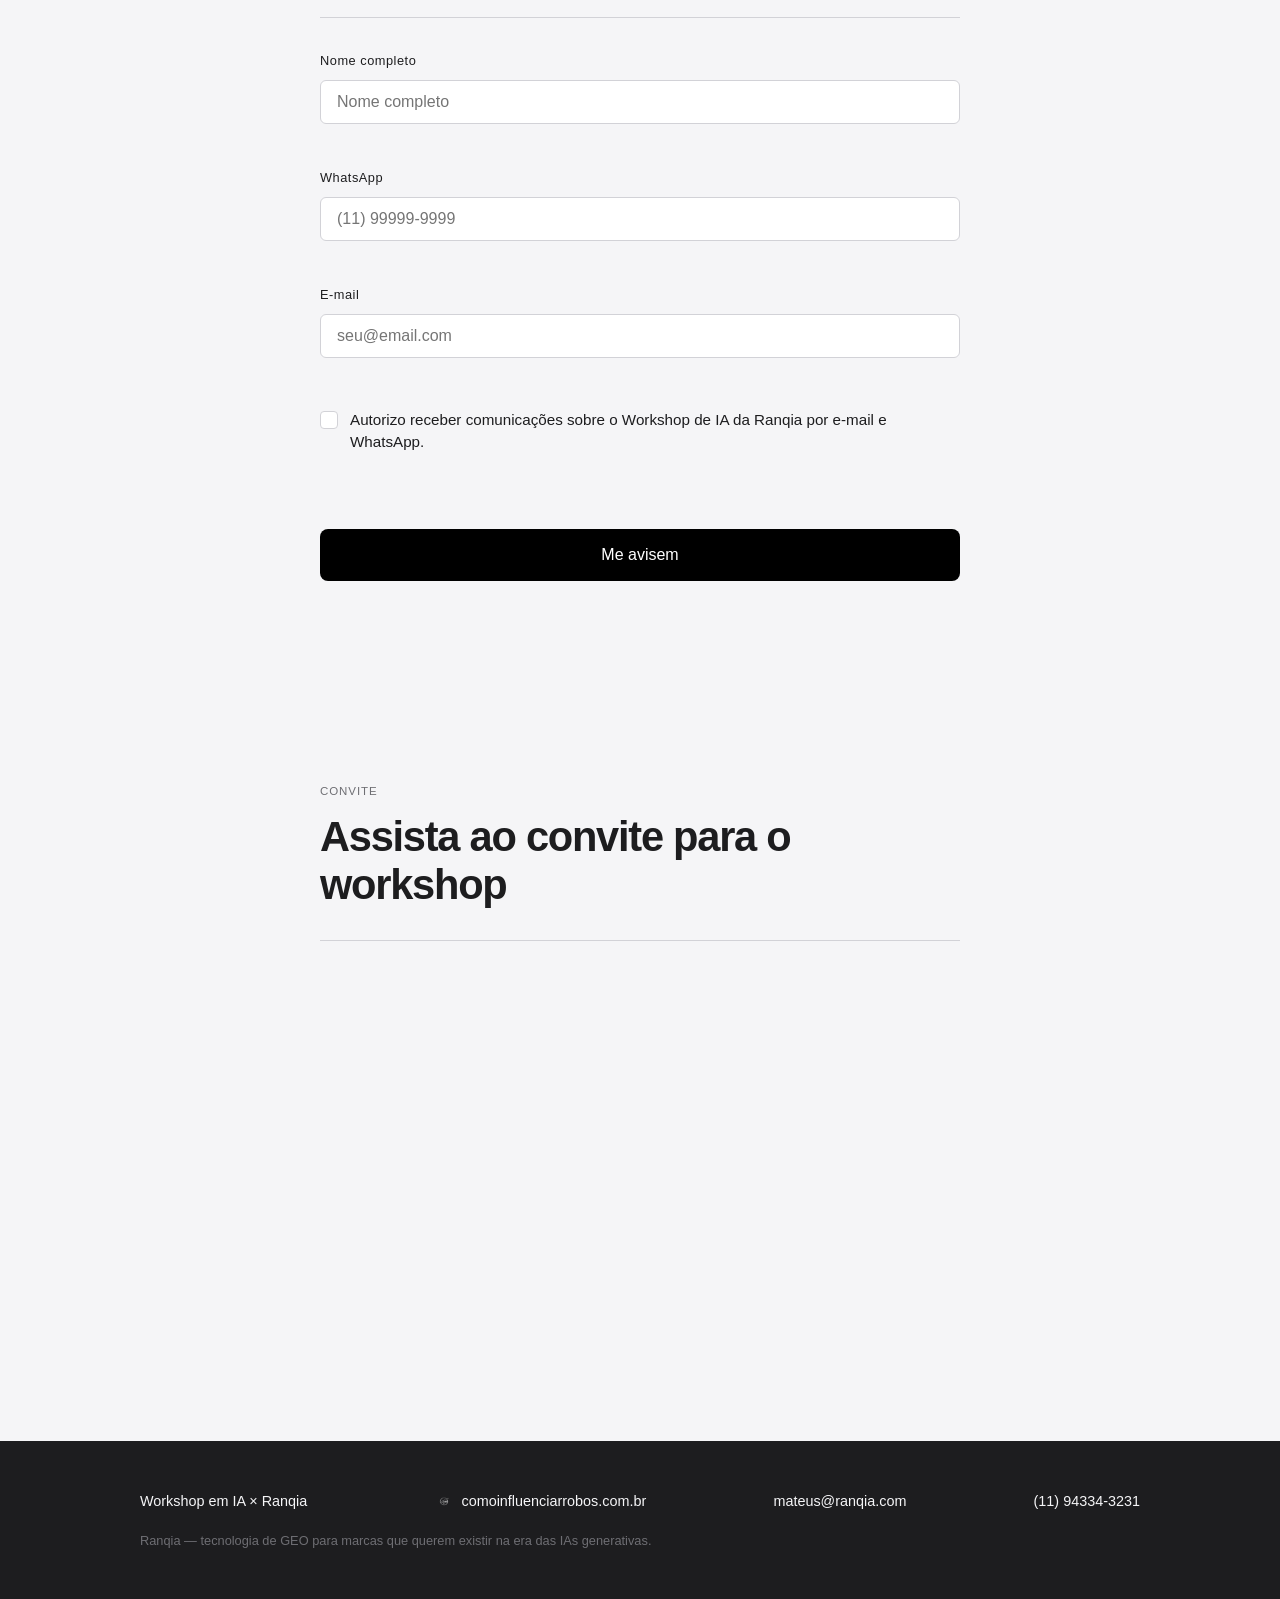
==== commit de24e5f9: "adicionar vídeo da ferramenta Ranqia na seção diferencial exclusivo Co-Authored-By: Claude Sonnet 4." ====
--- a/index.html
+++ b/index.html
@@ -190,6 +190,16 @@
       </div>
 
     </div>
+
+    <div class="video-wrapper animate-in" style="margin-top:48px">
+      <iframe
+        src="https://www.youtube.com/embed/I3IYnuIX73Q"
+        title="Ferramenta Ranqia — Monitoramento de IA"
+        frameborder="0"
+        allow="accelerometer; autoplay; clipboard-write; encrypted-media; gyroscope; picture-in-picture; web-share"
+        allowfullscreen>
+      </iframe>
+    </div>
   </div>
 </section>
 
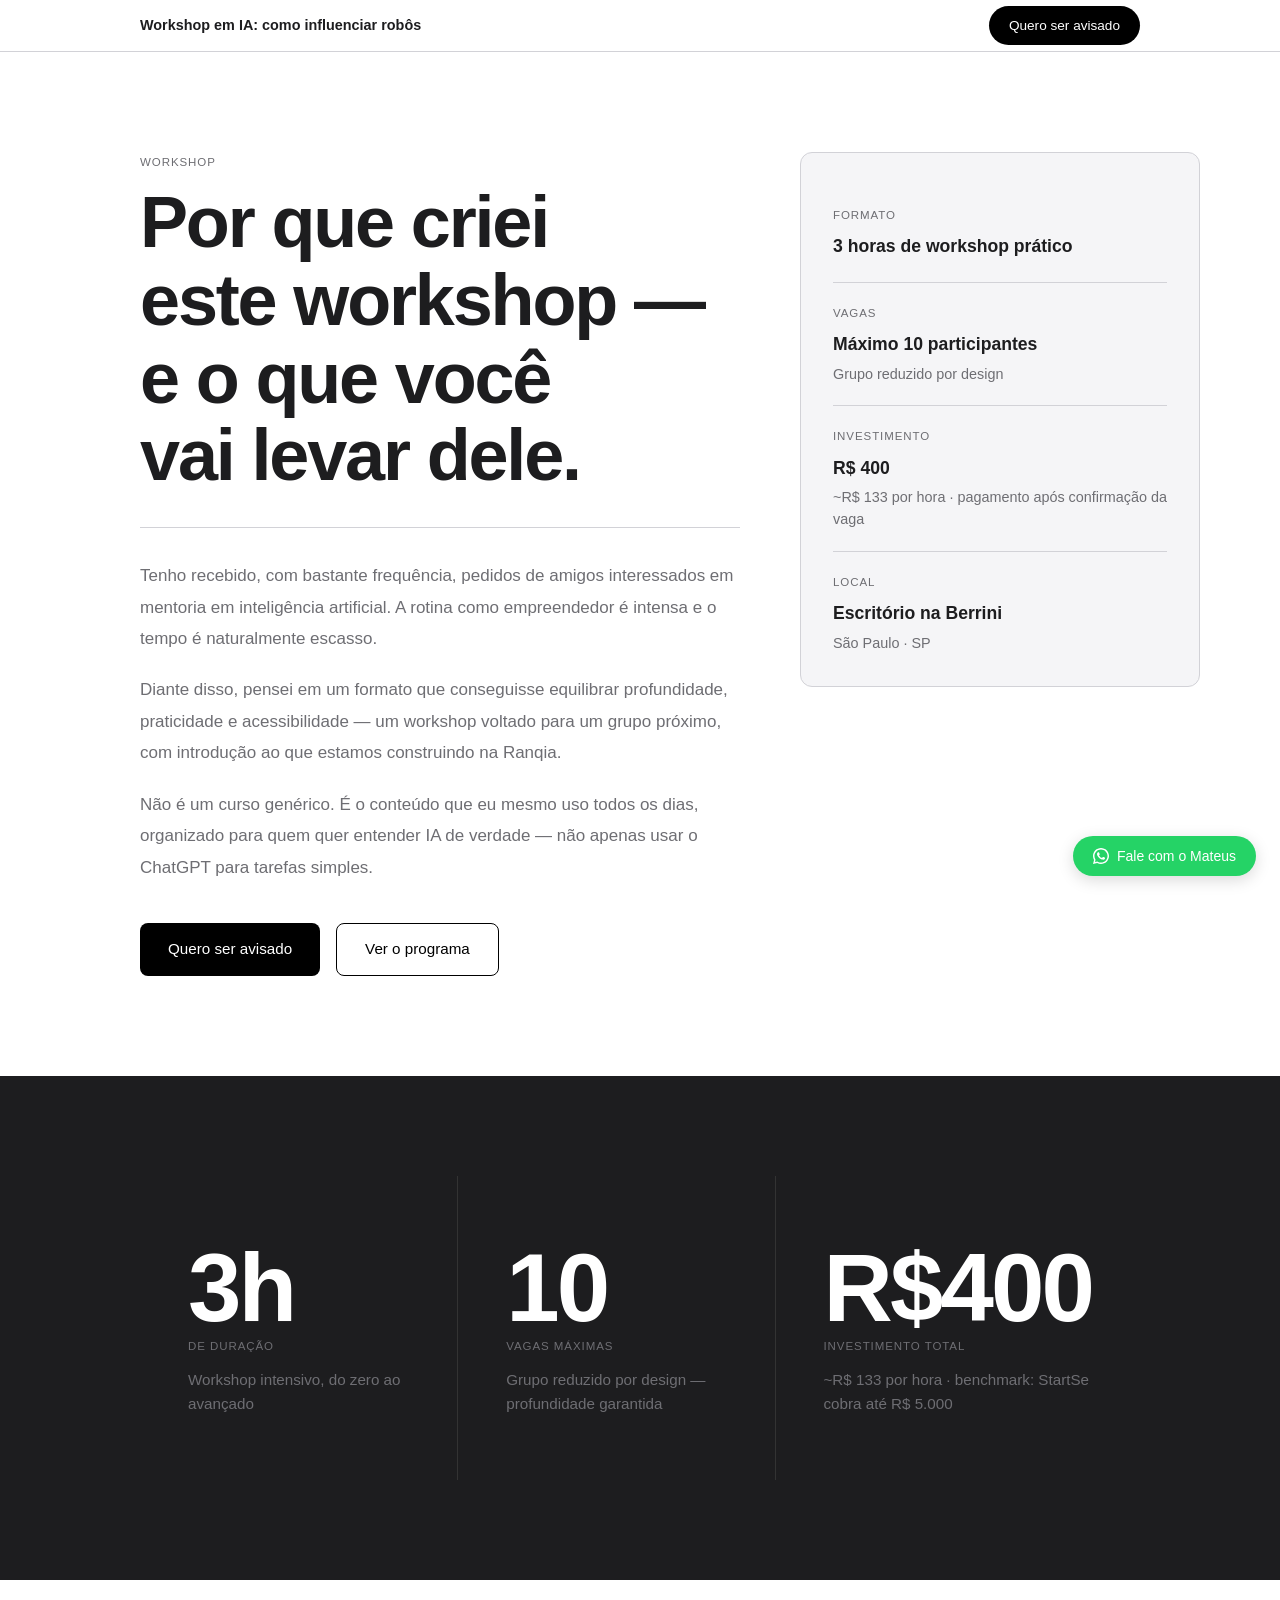
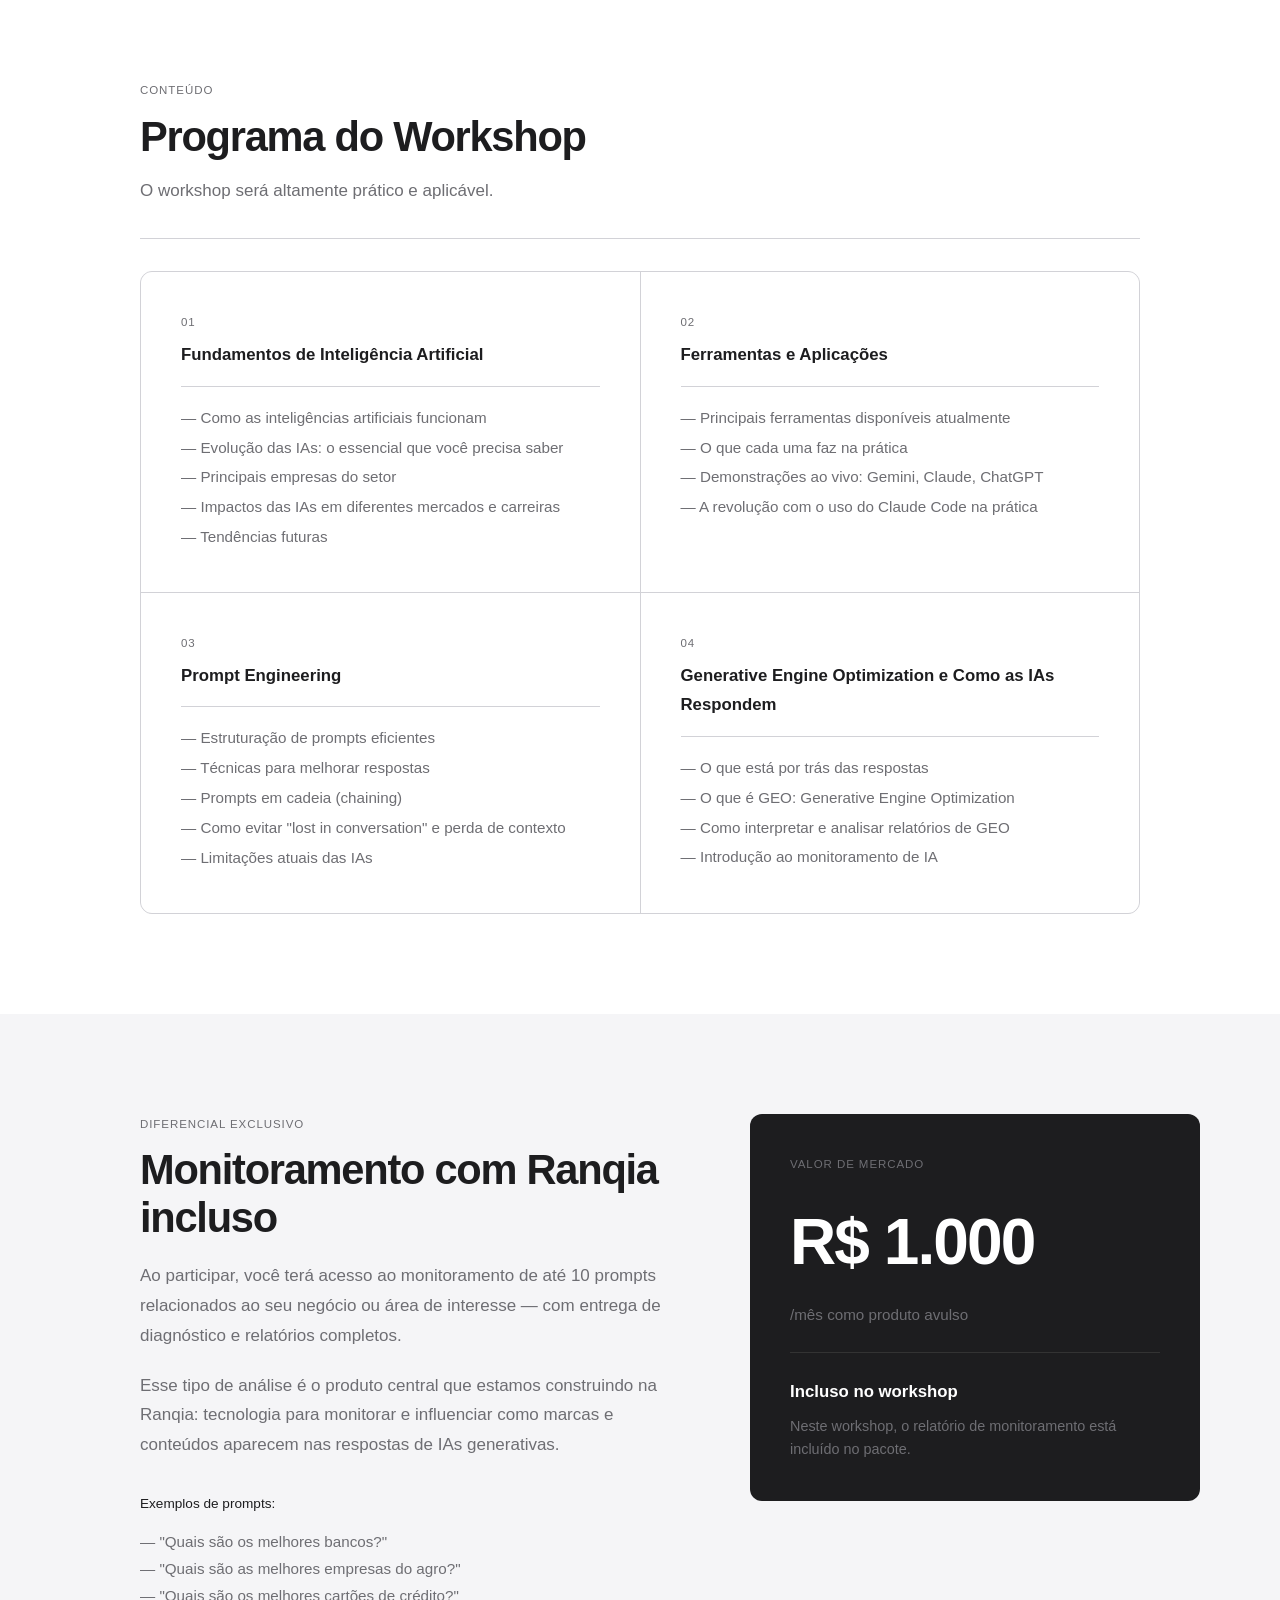
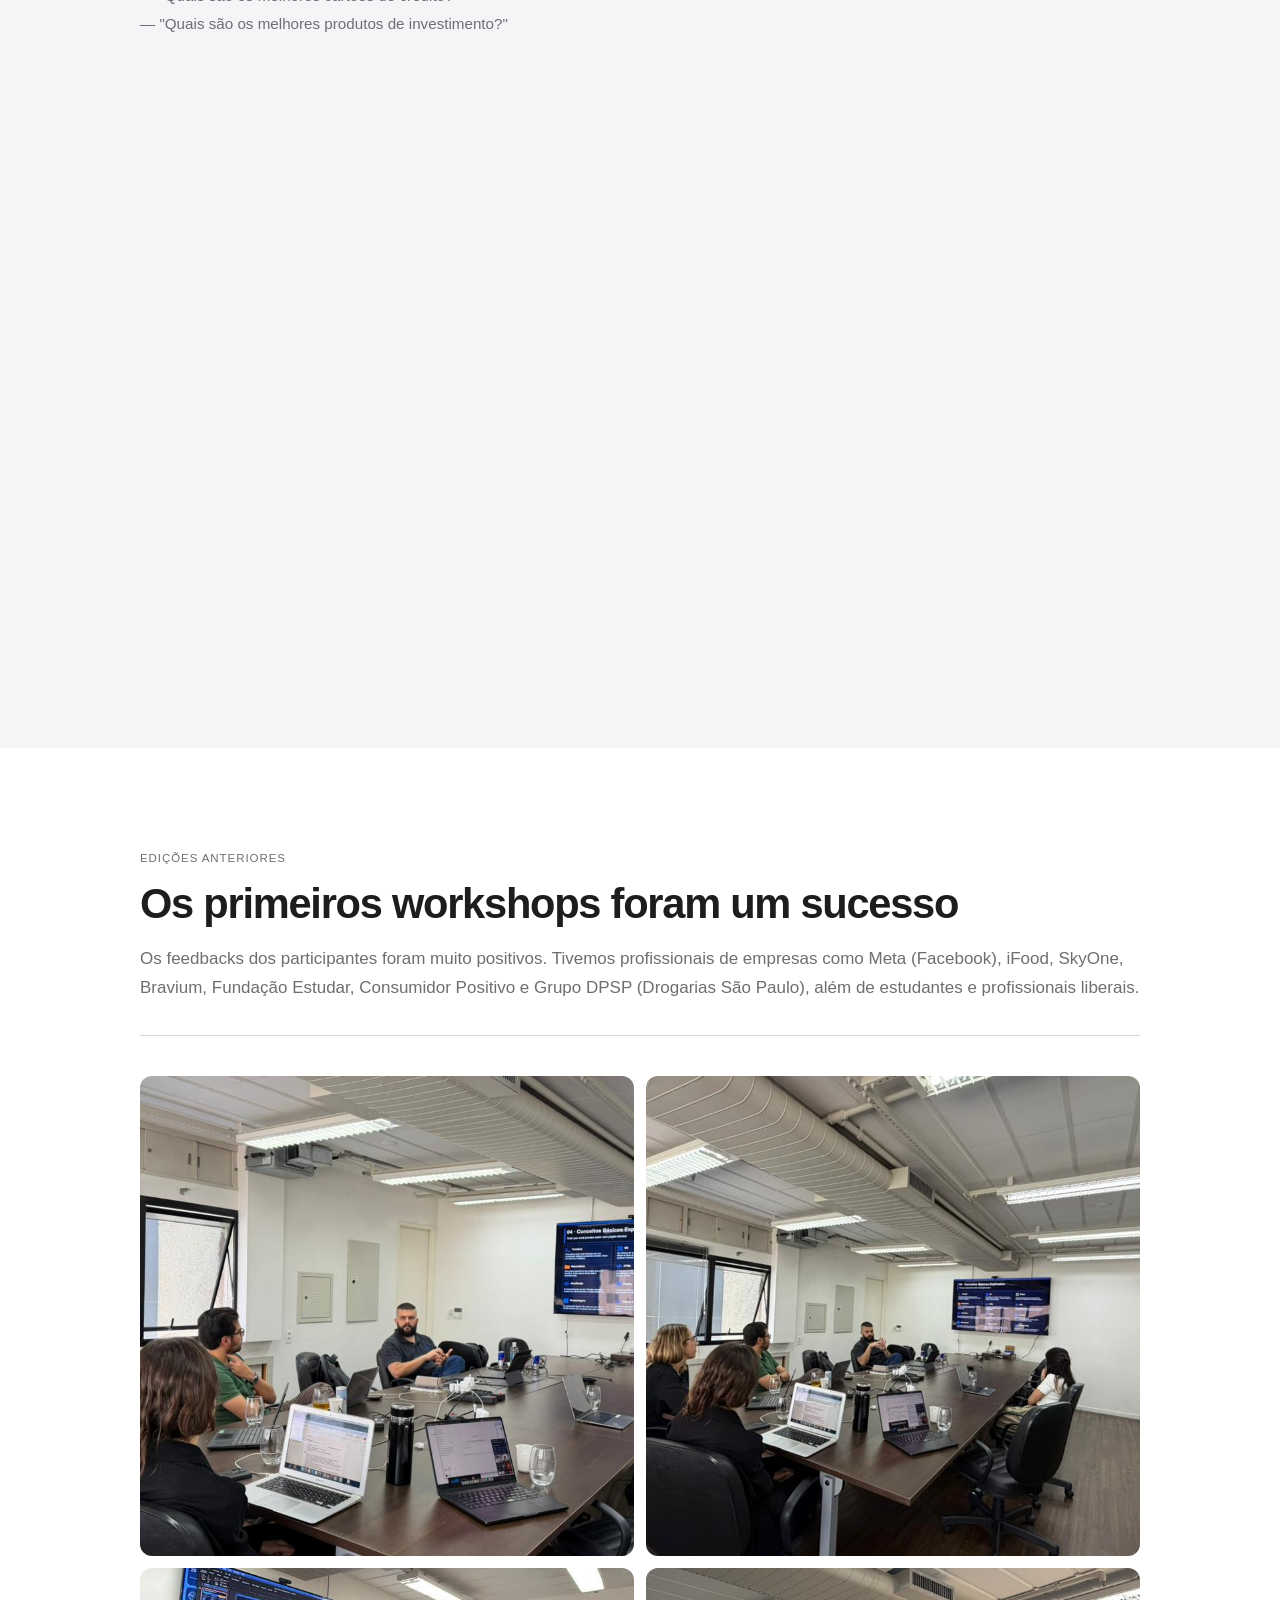
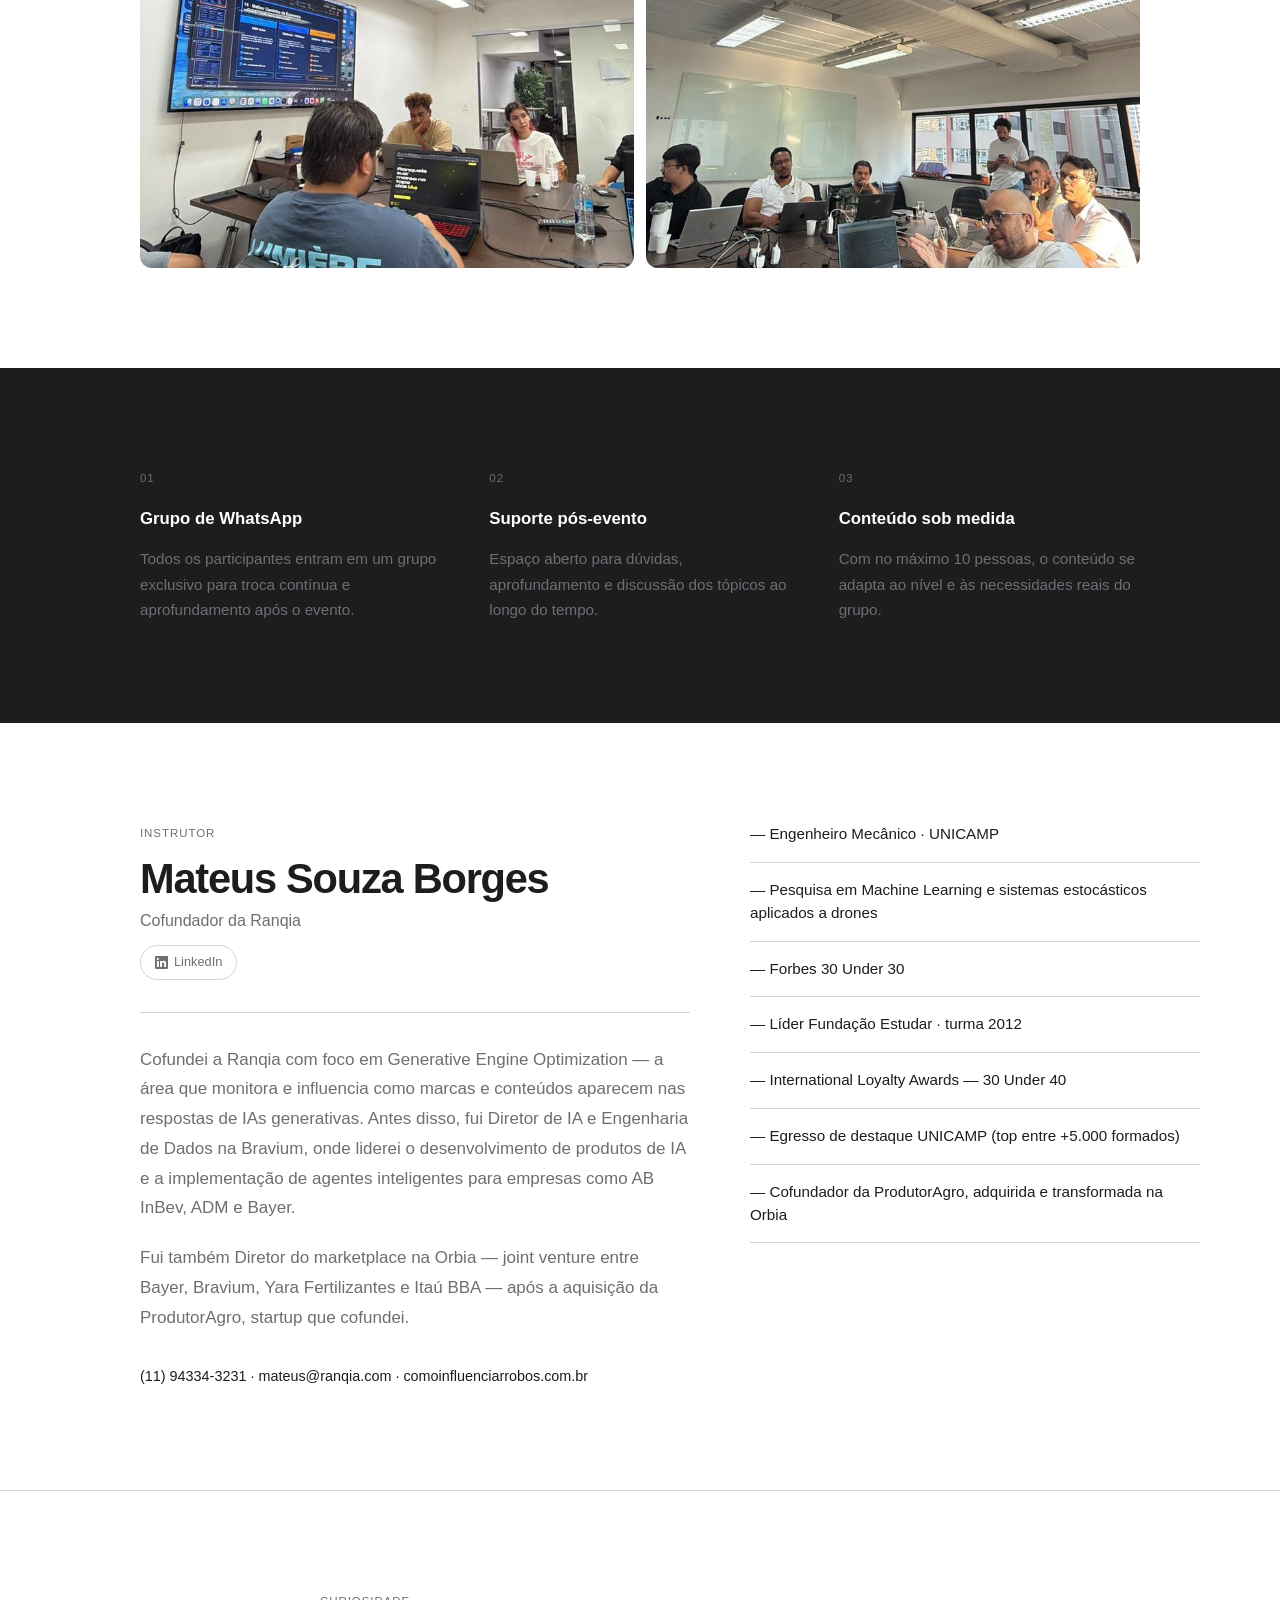
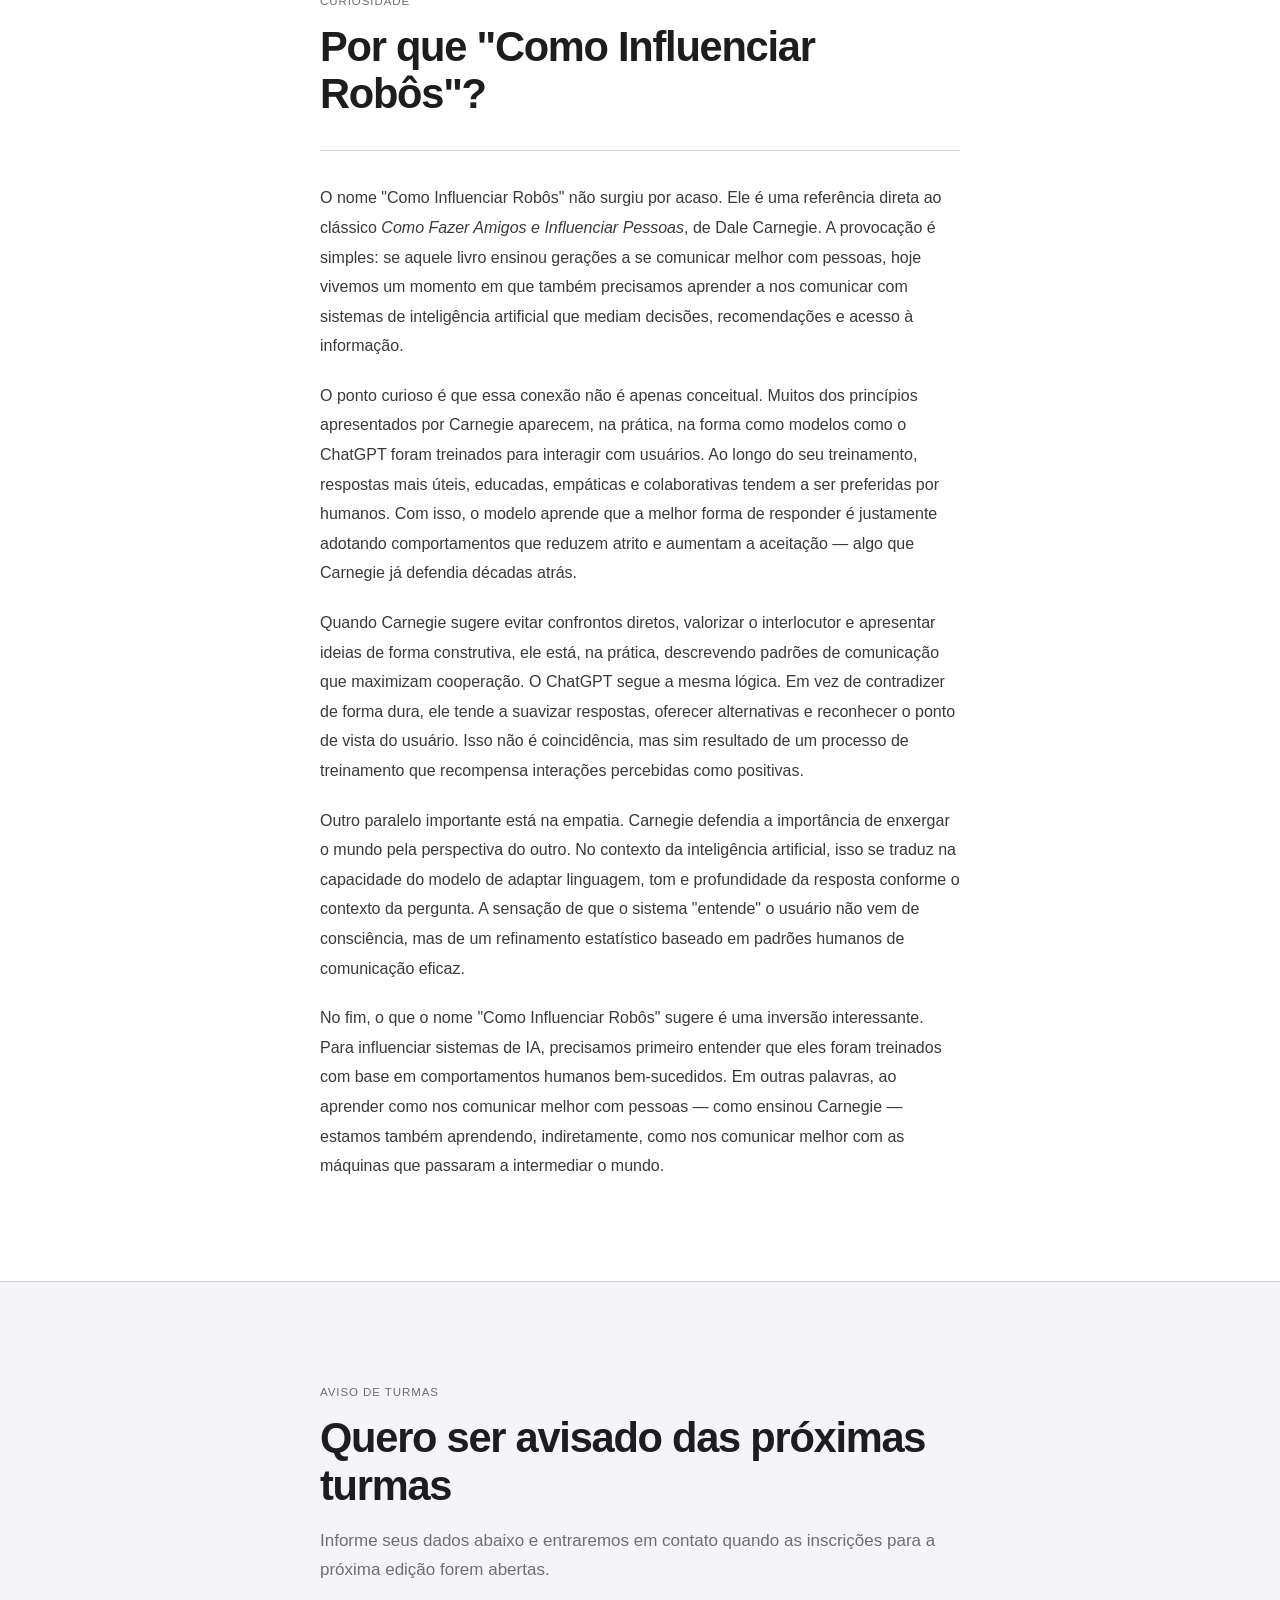
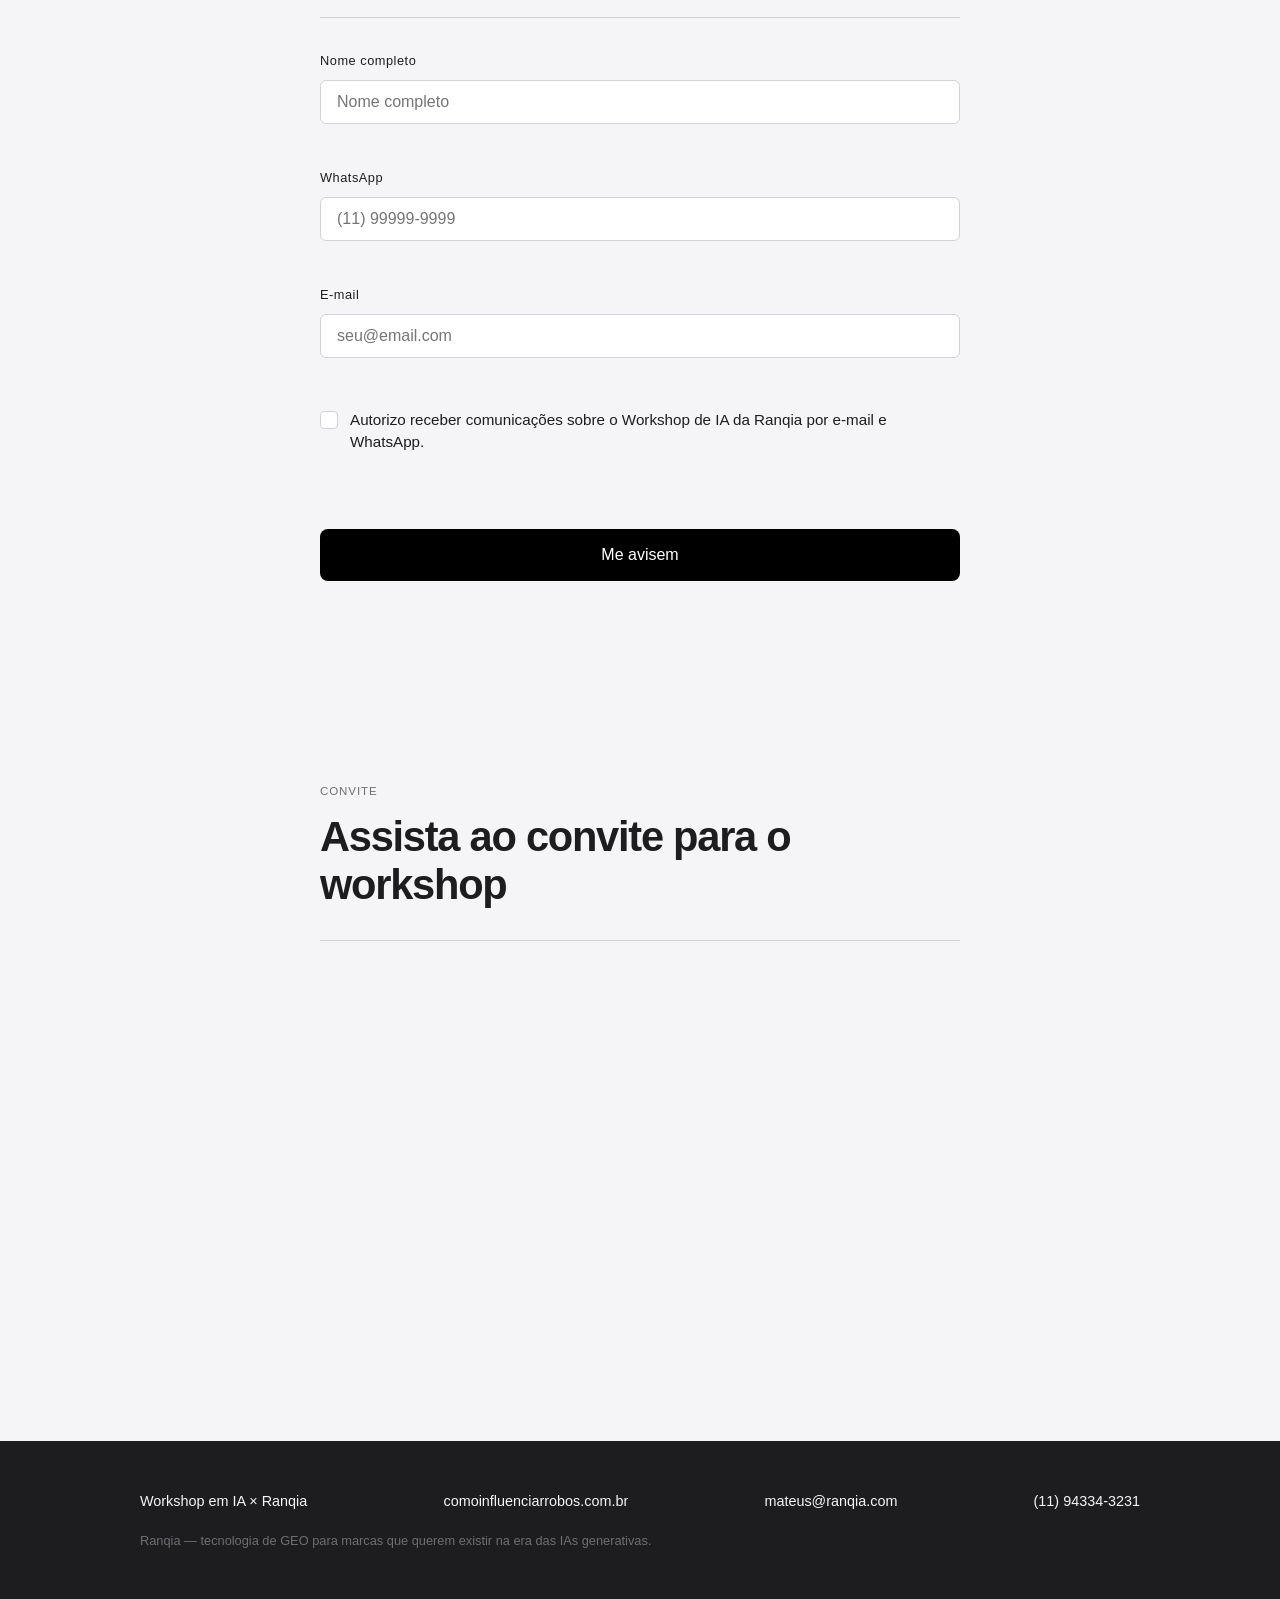
==== commit d7085bb8: "mobile: ocultar botão header; remover logo header/footer; remover EDIÇÃO 001 Co-Authored-By: Claude " ====
--- a/index.html
+++ b/index.html
@@ -17,7 +17,6 @@
 <header class="header">
   <div class="container header__inner">
     <a href="/" class="header__brand">
-      <img src="fotos/logo-robo.png" alt="Logo Workshop" class="brand__logo">
       <span class="brand__name">Workshop em IA: como influenciar robôs</span>
     </a>
     <nav class="header__nav">
@@ -32,7 +31,7 @@
     <div class="abertura__grid">
 
       <div class="abertura__text animate-in">
-        <p class="label">WORKSHOP · EDIÇÃO 001</p>
+        <p class="label">WORKSHOP</p>
         <h1 class="abertura__title">Por que criei<br>este workshop —<br>e o que você<br>vai levar dele.</h1>
         <hr class="divider">
         <p class="abertura__body">Tenho recebido, com bastante frequência, pedidos de amigos interessados em mentoria em inteligência artificial. A rotina como empreendedor é intensa e o tempo é naturalmente escasso.</p>
@@ -389,7 +388,7 @@
   <div class="container">
     <div class="footer__top">
       <span>Workshop em IA × Ranqia</span>
-      <span class="footer__logo-item"><img src="fotos/logo-robo.png" alt="Logo Workshop" class="footer__logo">comoinfluenciarrobos.com.br</span>
+      <span>comoinfluenciarrobos.com.br</span>
       <span>mateus@ranqia.com</span>
       <span>(11) 94334-3231</span>
     </div>
--- a/style.css
+++ b/style.css
@@ -842,6 +842,10 @@
 @media (max-width: 768px) {
   .container { padding: 0 20px; }
   .section   { padding: 64px 0; }
+
+  /* Header mobile */
+  .btn--header { display: none; }
+  .brand__name { font-size: 0.78rem; }
   .section--abertura { padding-top: 116px; }
 
   /* Galeria */
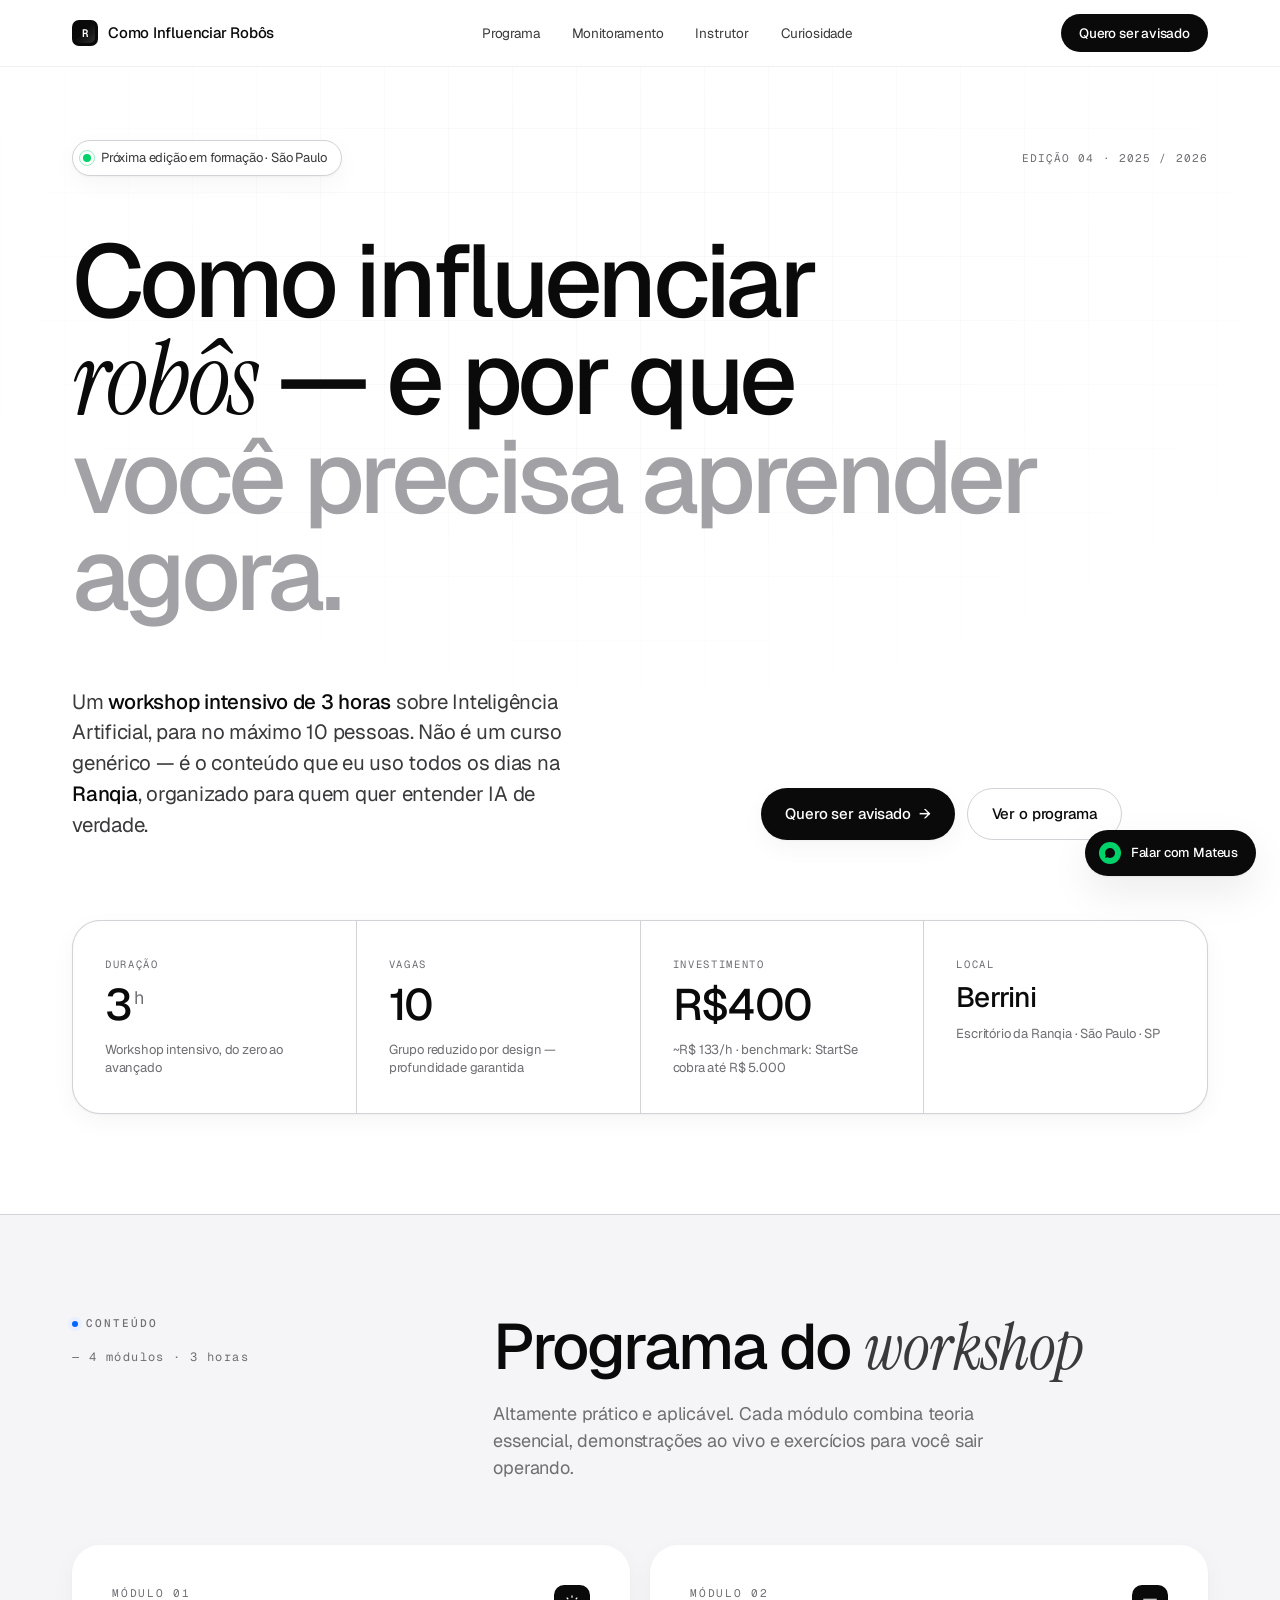
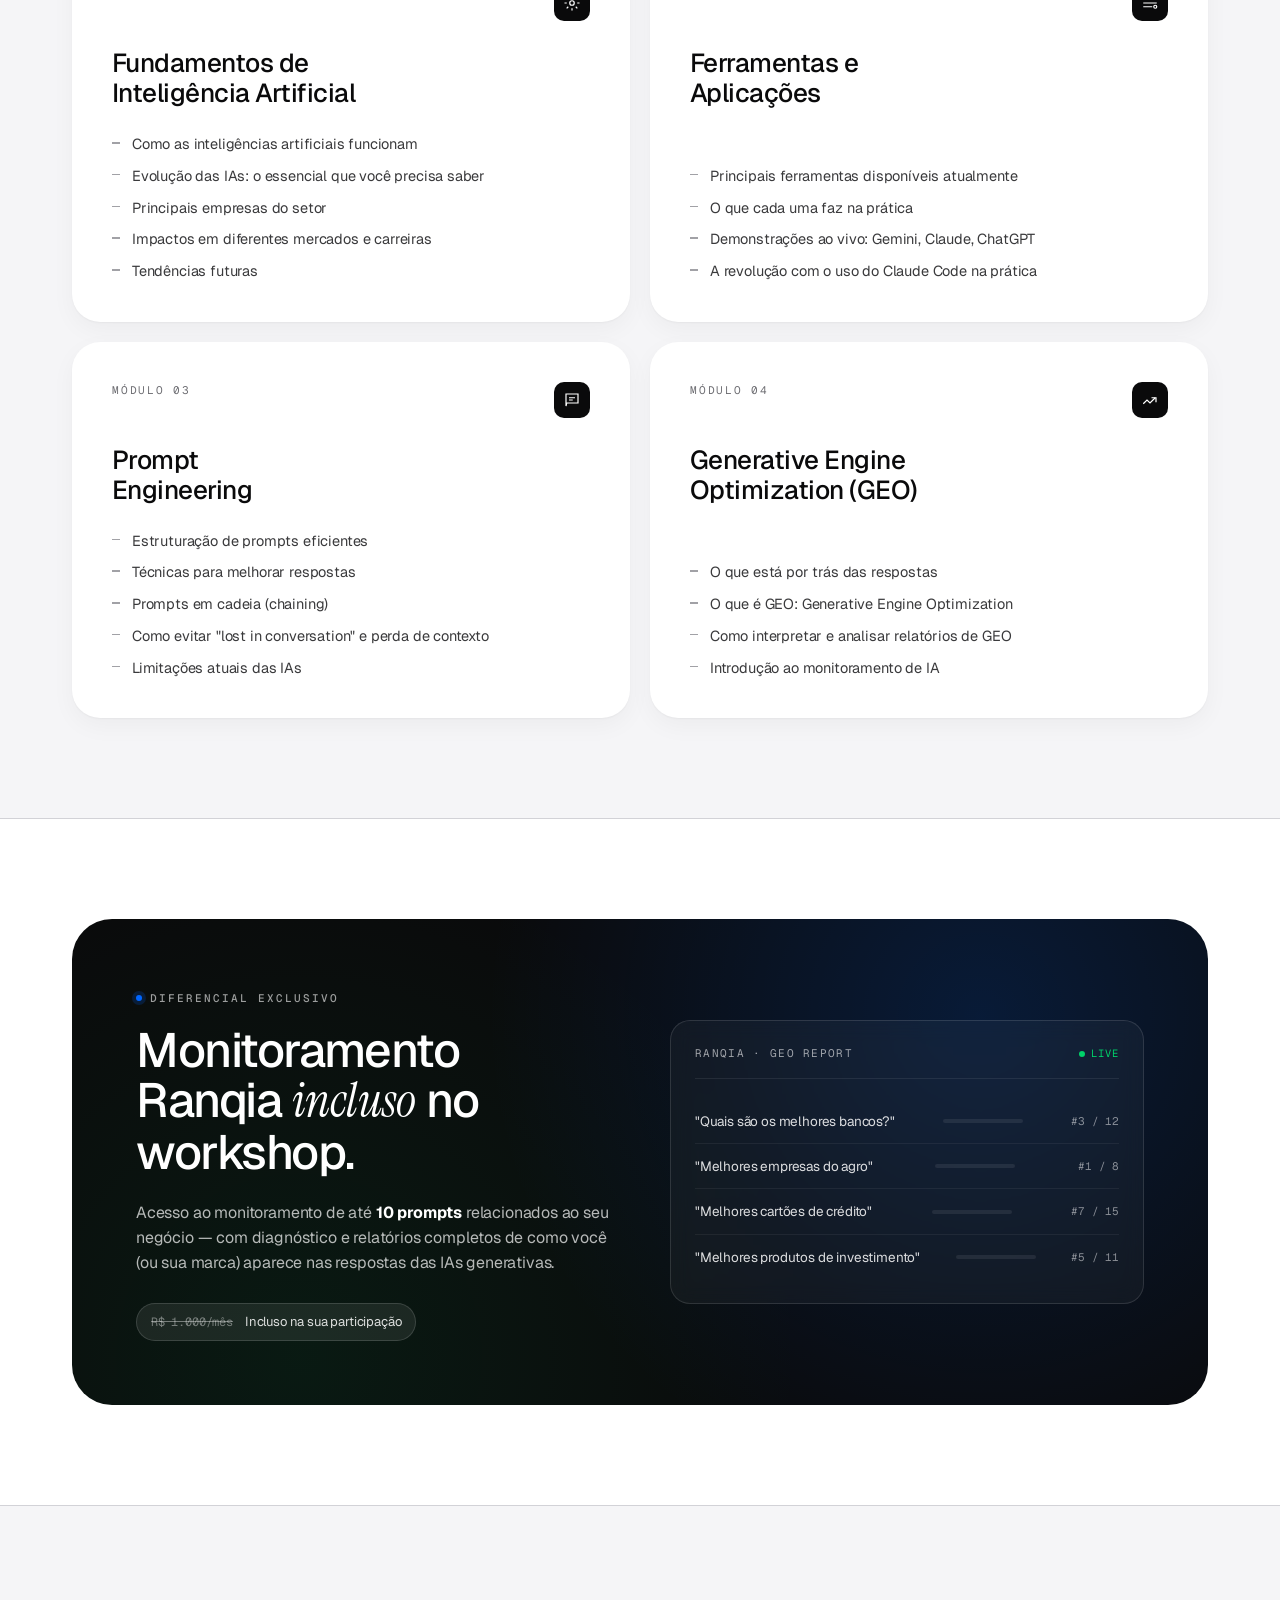
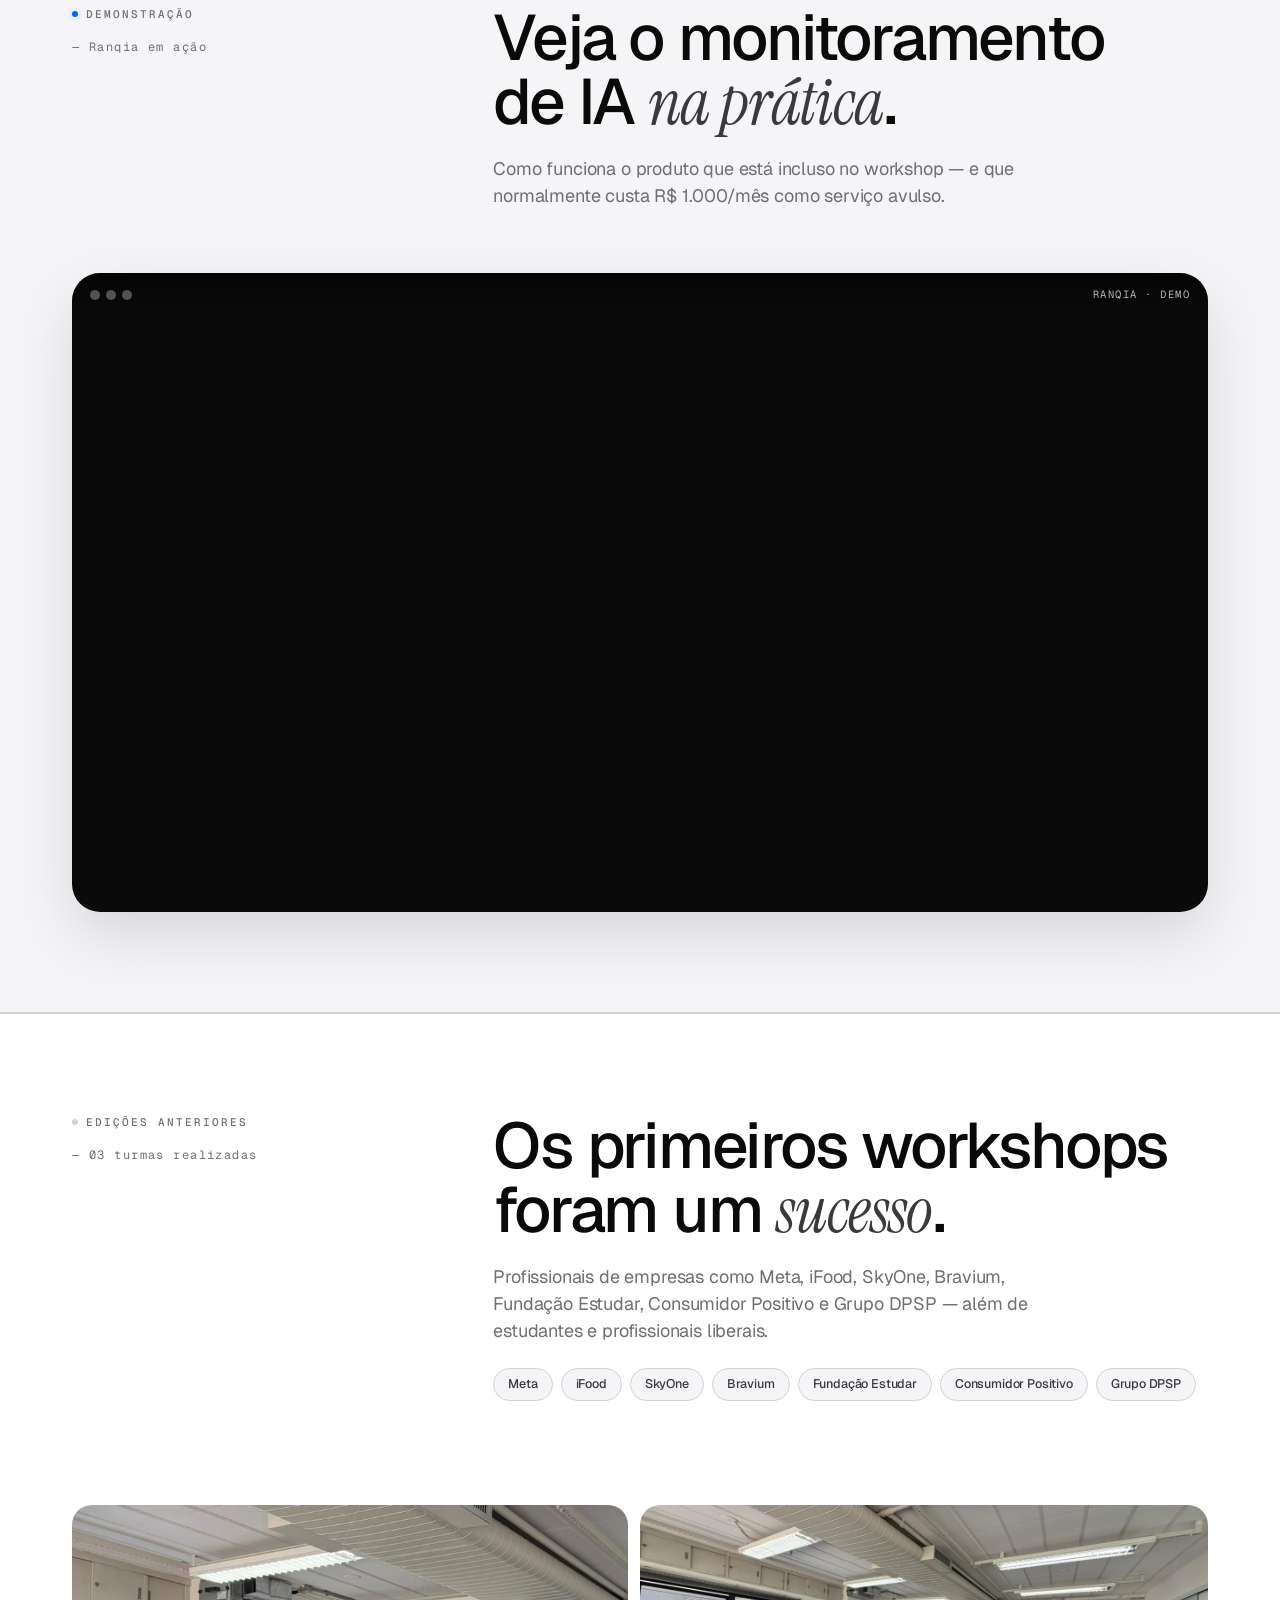
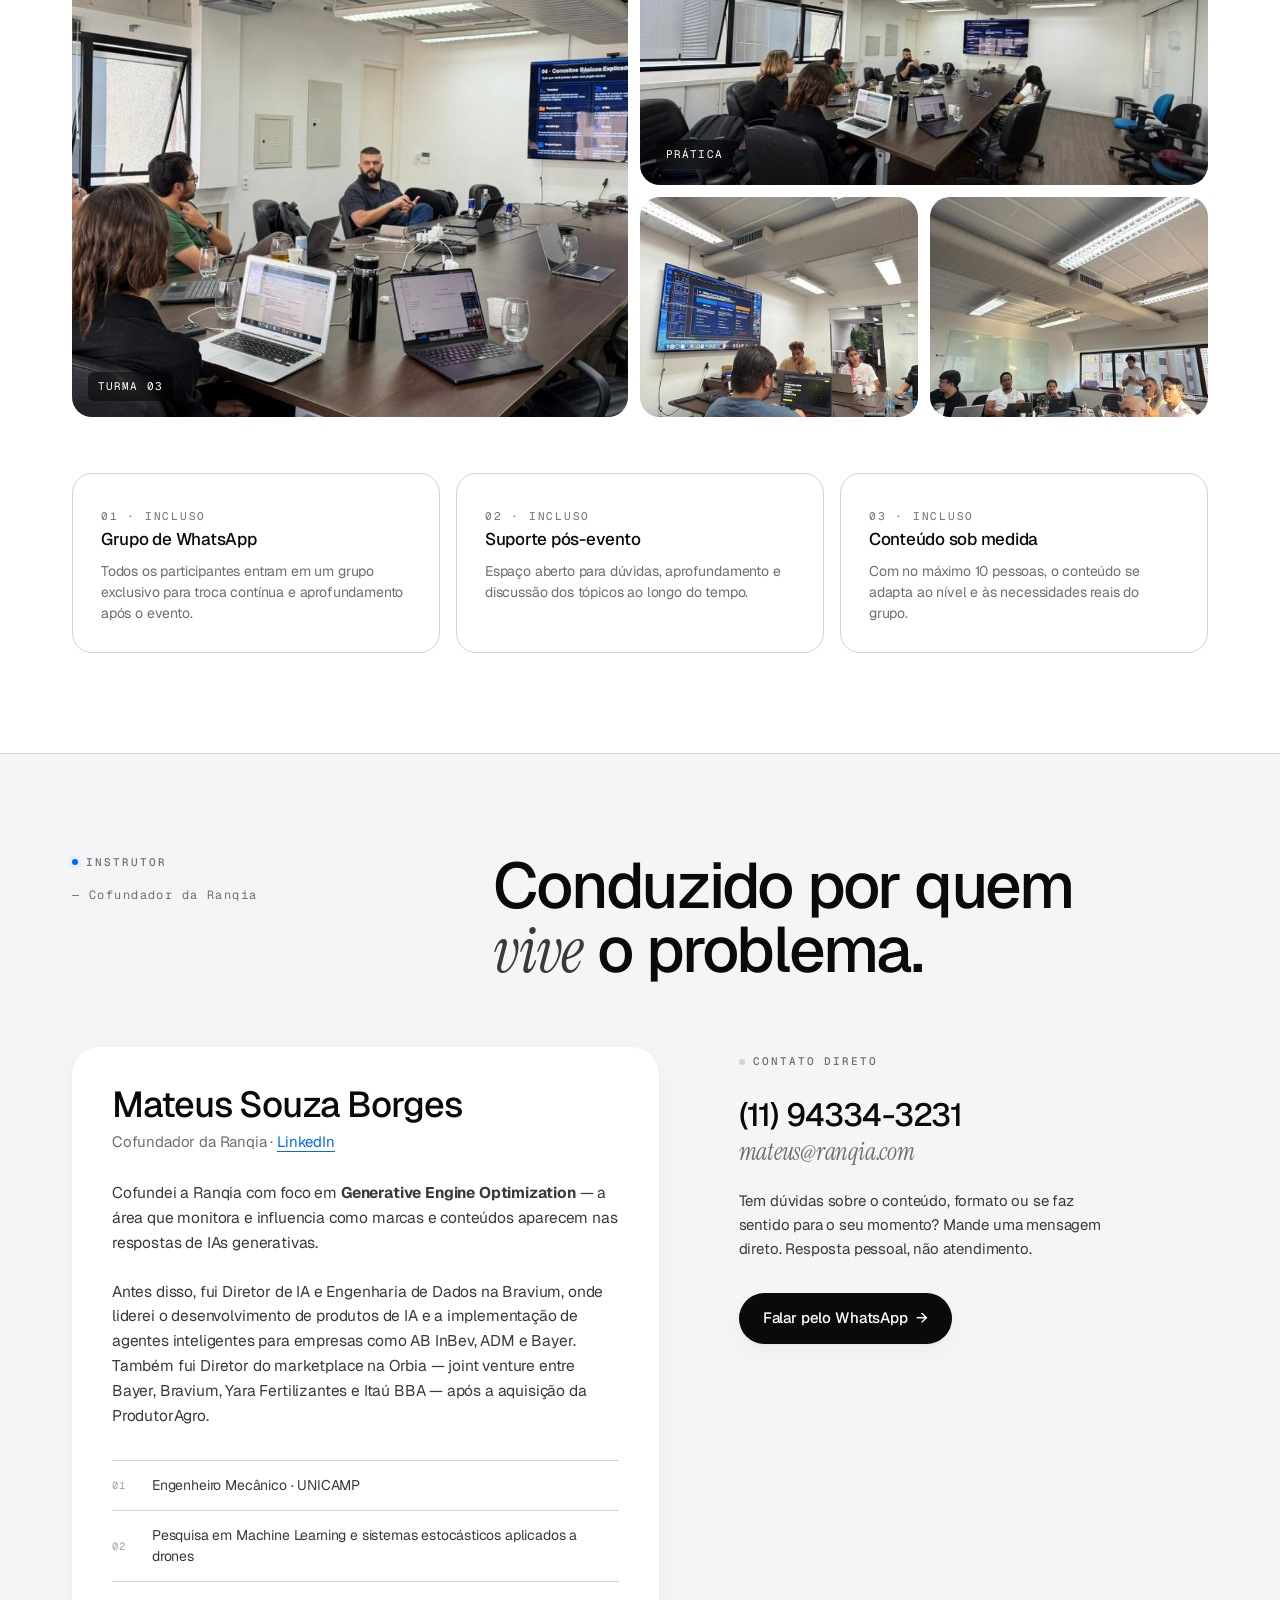
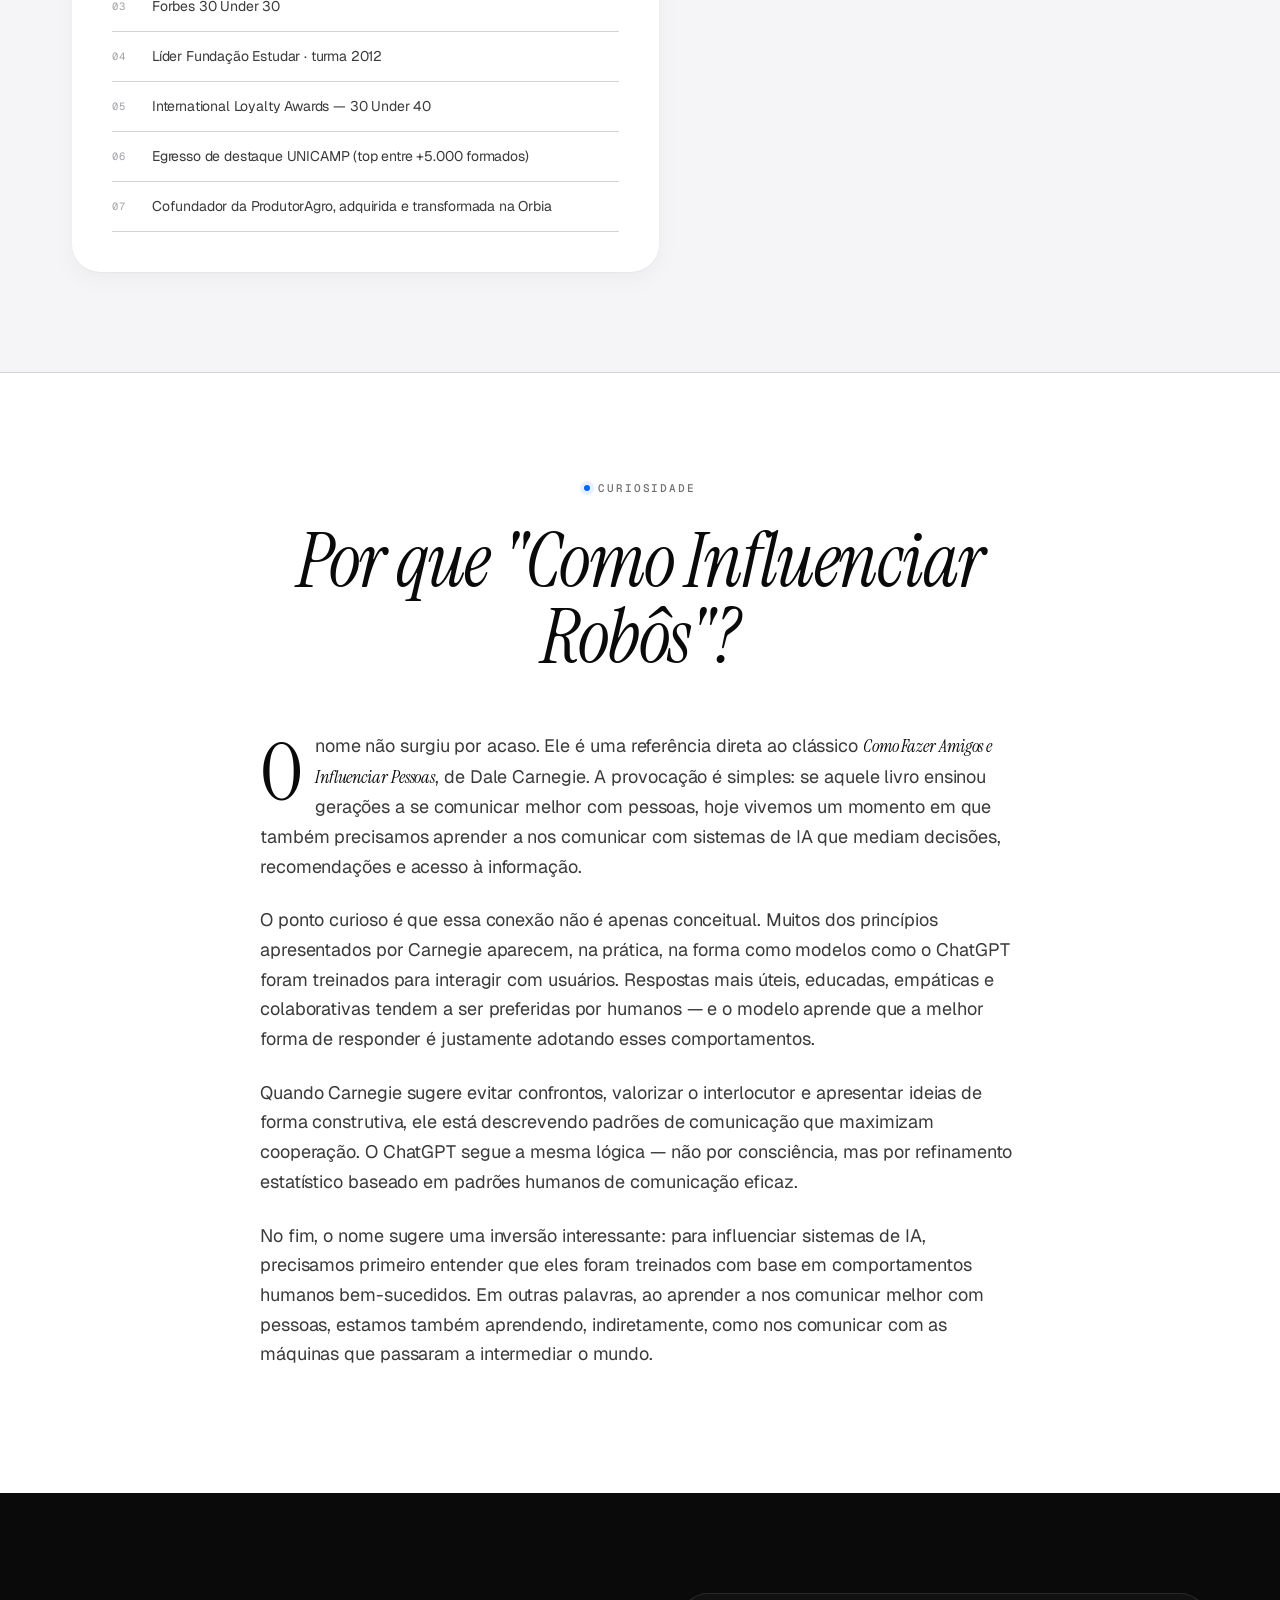
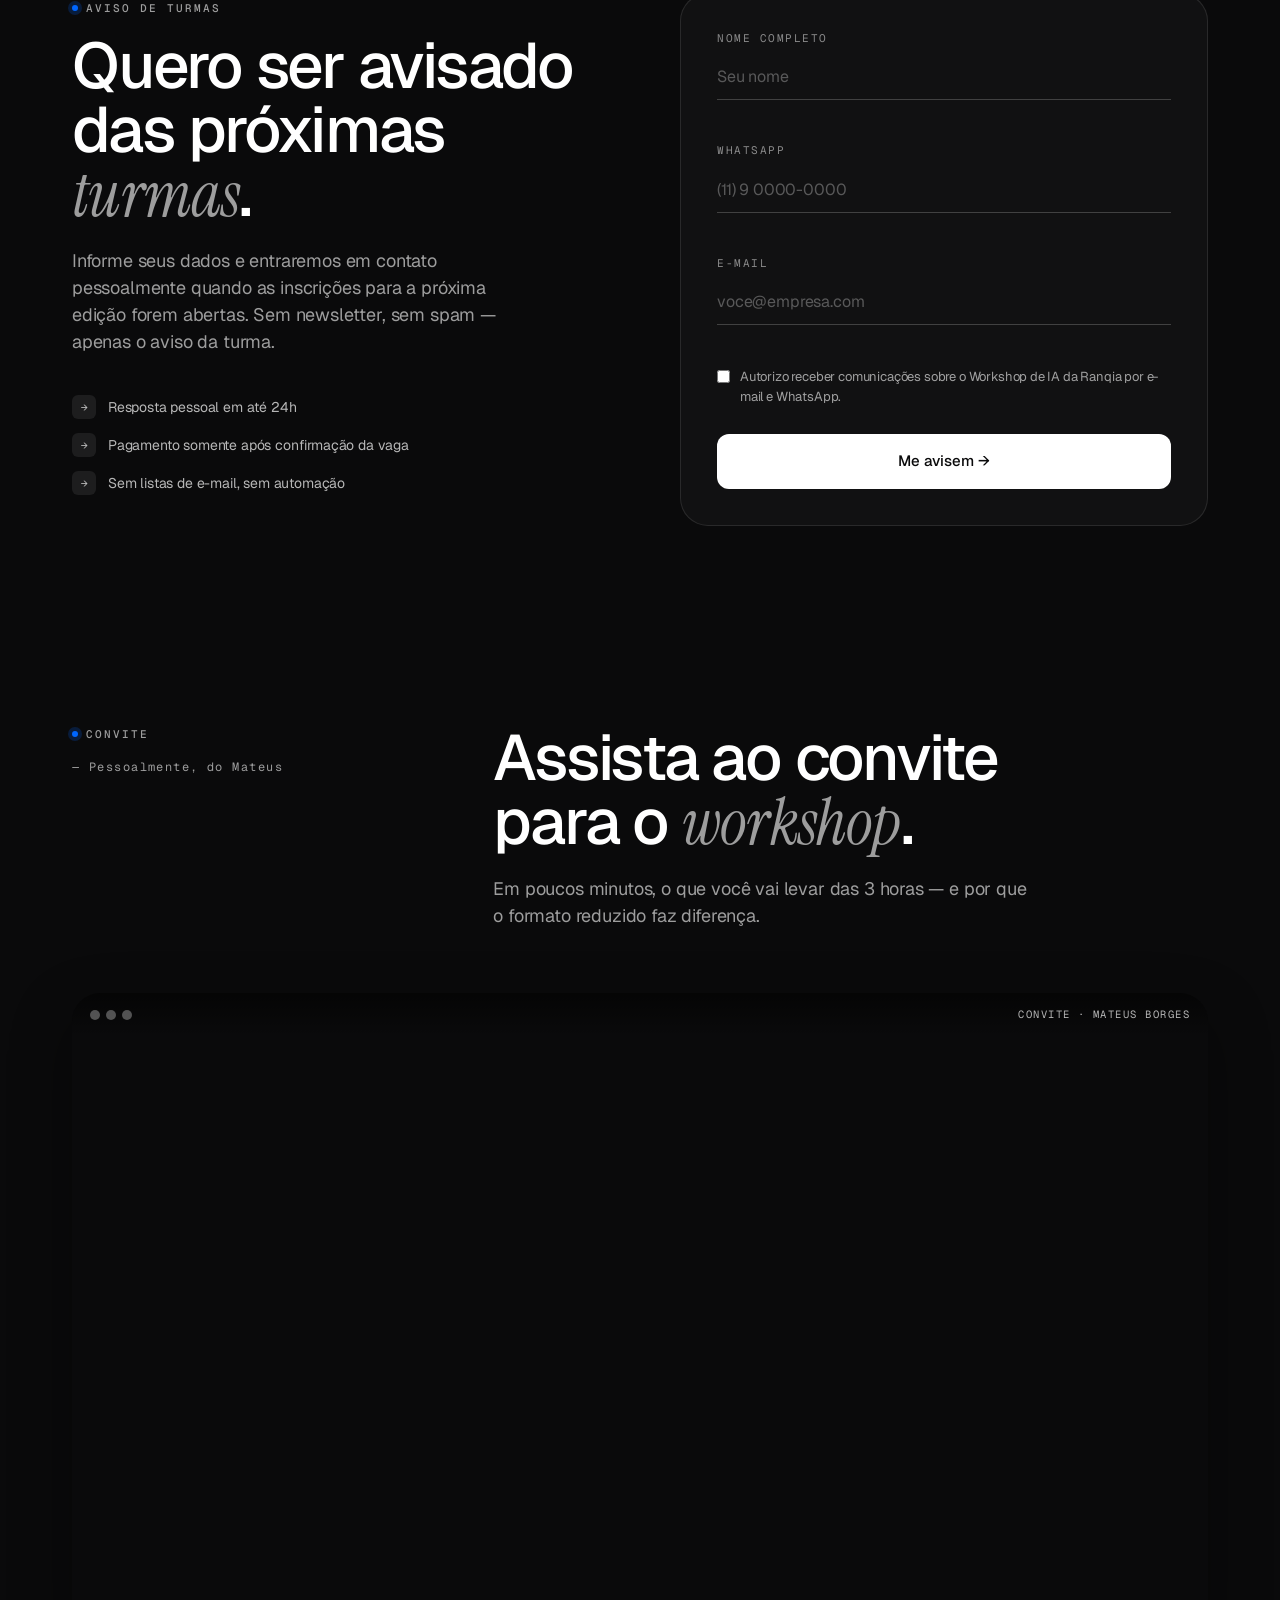
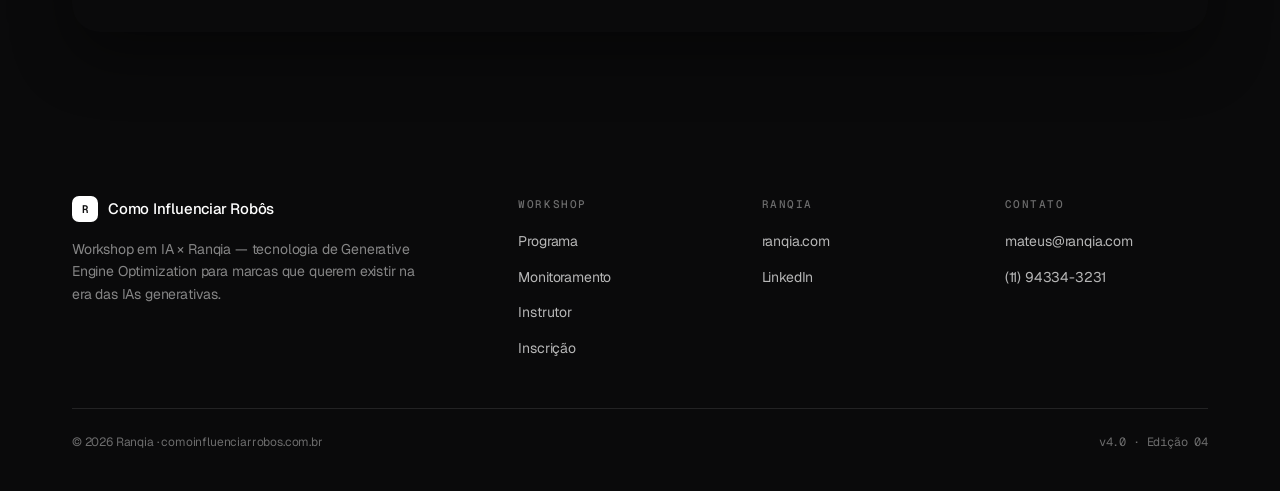
==== commit b10e5dd7: "redesign completo: Apple-tech minimalista com Geist + Instrument Serif Co-Authored-By: Claude Sonnet" ====
--- a/index.html
+++ b/index.html
@@ -1,410 +1,956 @@
 <!DOCTYPE html>
 <html lang="pt-BR">
 <head>
-  <meta charset="UTF-8">
-  <meta name="viewport" content="width=device-width, initial-scale=1.0">
-  <title>Workshop em Inteligência Artificial — Ranqia</title>
-  <meta name="description" content="Workshop prático de IA com Mateus Borges, cofundador da Ranqia. 3 horas, máximo 10 vagas, R$ 400. De fundamentos a Prompt Engineering, ferramentas de IA e GEO.">
-  <meta property="og:title" content="Workshop em Inteligência Artificial — Ranqia">
-  <meta property="og:description" content="Por que criei este workshop — e o que você vai levar dele. Uma experiência prática, personalizada e aplicável.">
-  <meta property="og:type" content="website">
-  <meta property="og:url" content="https://comoinfluenciarrobos.com.br">
-  <link rel="stylesheet" href="style.css">
+<meta charset="UTF-8" />
+<meta name="viewport" content="width=device-width, initial-scale=1.0" />
+<title>Workshop em IA — Como Influenciar Robôs · Ranqia</title>
+<meta name="description" content="Workshop intensivo de Inteligência Artificial com Mateus Borges, cofundador da Ranqia. 3 horas, máximo 10 participantes. De fundamentos a Generative Engine Optimization." />
+<meta property="og:title" content="Workshop em IA — Como Influenciar Robôs · Ranqia">
+<meta property="og:description" content="Workshop intensivo de IA com Mateus Borges. 3 horas, máximo 10 participantes. De fundamentos a GEO.">
+<meta property="og:type" content="website">
+<meta property="og:url" content="https://comoinfluenciarrobos.com.br">
+
+<link rel="preconnect" href="https://fonts.googleapis.com">
+<link rel="preconnect" href="https://fonts.gstatic.com" crossorigin>
+<link href="https://fonts.googleapis.com/css2?family=Instrument+Serif:ital@0;1&family=Geist:wght@300;400;500;600;700&family=Geist+Mono:wght@400;500&display=swap" rel="stylesheet">
+
+<style>
+  :root {
+    --ink:        #0A0A0B;
+    --ink-2:      #1C1C1E;
+    --graphite:   #3A3A3C;
+    --slate:      #6E6E73;
+    --silver:     #A1A1A6;
+    --mist:       #D2D2D7;
+    --paper:      #F5F5F7;
+    --snow:       #FAFAFA;
+    --white:      #FFFFFF;
+    --accent:     #0066FF;
+    --accent-soft:#E8F0FF;
+    --signal:     #00D26A;
+    --font-sans:  'Geist', -apple-system, BlinkMacSystemFont, sans-serif;
+    --font-serif: 'Instrument Serif', 'Times New Roman', serif;
+    --font-mono:  'Geist Mono', 'SF Mono', ui-monospace, monospace;
+    --shadow-card:  0 1px 2px rgba(0,0,0,0.04), 0 8px 24px rgba(0,0,0,0.04);
+    --shadow-hover: 0 1px 2px rgba(0,0,0,0.06), 0 16px 40px rgba(0,0,0,0.08);
+    --shadow-deep:  0 24px 60px rgba(0,0,0,0.12);
+    --r-sm: 8px; --r-md: 14px; --r-lg: 20px; --r-xl: 28px; --r-2xl: 40px;
+    --container: 1200px;
+  }
+
+  *, *::before, *::after { box-sizing: border-box; margin: 0; padding: 0; }
+  html { scroll-behavior: smooth; -webkit-font-smoothing: antialiased; }
+  body {
+    font-family: var(--font-sans);
+    background: var(--white);
+    color: var(--ink);
+    font-size: 17px;
+    line-height: 1.5;
+    font-weight: 400;
+    letter-spacing: -0.01em;
+    overflow-x: hidden;
+  }
+  img, video { max-width: 100%; display: block; }
+  a { color: inherit; text-decoration: none; }
+  button { font: inherit; cursor: pointer; border: none; background: none; color: inherit; }
+  ::selection { background: var(--ink); color: var(--white); }
+
+  .container { max-width: var(--container); margin: 0 auto; padding: 0 32px; }
+  @media (max-width: 720px) { .container { padding: 0 20px; } body { font-size: 16px; } }
+
+  .eyebrow {
+    font-family: var(--font-mono);
+    font-size: 11px;
+    font-weight: 500;
+    letter-spacing: 0.18em;
+    text-transform: uppercase;
+    color: var(--slate);
+    display: inline-flex;
+    align-items: center;
+    gap: 8px;
+  }
+  .eyebrow::before {
+    content: "";
+    width: 6px; height: 6px;
+    border-radius: 50%;
+    background: var(--accent);
+    box-shadow: 0 0 0 4px var(--accent-soft);
+  }
+  .eyebrow.subtle::before { background: var(--mist); box-shadow: none; }
+
+  .serif-accent { font-family: var(--font-serif); font-style: italic; font-weight: 400; letter-spacing: -0.01em; }
+  .mono { font-family: var(--font-mono); }
+  .divider { height: 1px; background: var(--mist); border: none; }
+
+  /* NAV */
+  .nav {
+    position: fixed; top: 0; left: 0; right: 0; z-index: 100;
+    backdrop-filter: saturate(180%) blur(20px);
+    -webkit-backdrop-filter: saturate(180%) blur(20px);
+    background: rgba(255,255,255,0.72);
+    border-bottom: 1px solid rgba(0,0,0,0.06);
+    transition: background 0.3s ease;
+  }
+  .nav-inner {
+    max-width: var(--container); margin: 0 auto; padding: 14px 32px;
+    display: flex; align-items: center; justify-content: space-between; gap: 24px;
+  }
+  .nav-logo { display: flex; align-items: center; gap: 10px; font-weight: 500; font-size: 15px; letter-spacing: -0.015em; }
+  .nav-logo-mark {
+    width: 26px; height: 26px; border-radius: 7px;
+    background: var(--ink); color: var(--white);
+    display: grid; place-items: center;
+    font-family: var(--font-mono); font-size: 11px; font-weight: 600;
+    position: relative;
+  }
+  .nav-logo-mark::after {
+    content: ""; position: absolute; inset: 3px; border-radius: 5px;
+    background: linear-gradient(135deg, transparent 40%, rgba(255,255,255,0.15));
+    pointer-events: none;
+  }
+  .nav-links { display: flex; align-items: center; gap: 32px; font-size: 13.5px; color: var(--graphite); }
+  .nav-links a { transition: color 0.2s; }
+  .nav-links a:hover { color: var(--ink); }
+  .nav-cta {
+    padding: 9px 18px; background: var(--ink); color: var(--white);
+    border-radius: 999px; font-size: 13.5px; font-weight: 500;
+    transition: transform 0.2s, background 0.2s;
+  }
+  .nav-cta:hover { background: var(--accent); transform: translateY(-1px); }
+  @media (max-width: 820px) { .nav-links { display: none; } .nav-inner { padding: 12px 20px; } }
+
+  /* HERO */
+  .hero { padding: 140px 0 80px; position: relative; overflow: hidden; }
+  .hero-grid {
+    position: absolute; inset: 0;
+    background-image:
+      linear-gradient(to right, rgba(0,0,0,0.025) 1px, transparent 1px),
+      linear-gradient(to bottom, rgba(0,0,0,0.025) 1px, transparent 1px);
+    background-size: 64px 64px;
+    mask-image: radial-gradient(ellipse 70% 60% at 50% 30%, black 30%, transparent 80%);
+    -webkit-mask-image: radial-gradient(ellipse 70% 60% at 50% 30%, black 30%, transparent 80%);
+    pointer-events: none;
+  }
+  .hero-inner { position: relative; }
+  .hero-meta { display: flex; align-items: center; justify-content: space-between; margin-bottom: 56px; flex-wrap: wrap; gap: 16px; }
+  .hero-meta-pill {
+    display: inline-flex; align-items: center; gap: 10px;
+    padding: 7px 14px 7px 10px;
+    background: var(--white); border: 1px solid var(--mist); border-radius: 999px;
+    font-size: 13px; color: var(--graphite); box-shadow: var(--shadow-card);
+  }
+  .live-dot { width: 8px; height: 8px; border-radius: 50%; background: var(--signal); position: relative; }
+  .live-dot::after {
+    content: ""; position: absolute; inset: -4px; border-radius: 50%;
+    border: 1.5px solid var(--signal); opacity: 0.4; animation: pulse 2s ease-out infinite;
+  }
+  @keyframes pulse { 0% { transform: scale(0.8); opacity: 0.6; } 100% { transform: scale(1.6); opacity: 0; } }
+  .hero-edition { font-family: var(--font-mono); font-size: 11px; color: var(--slate); letter-spacing: 0.1em; }
+
+  .hero-title {
+    font-size: clamp(44px, 8vw, 104px); font-weight: 500;
+    letter-spacing: -0.045em; line-height: 0.95;
+    margin-bottom: 40px; max-width: 1100px;
+  }
+  .hero-title .accent-italic { font-family: var(--font-serif); font-style: italic; font-weight: 400; letter-spacing: -0.02em; }
+  .hero-title .muted { color: var(--silver); }
+
+  .hero-bottom { display: grid; grid-template-columns: 1.4fr 1fr; gap: 64px; align-items: end; margin-top: 64px; }
+  @media (max-width: 820px) { .hero-bottom { grid-template-columns: 1fr; gap: 40px; } .hero { padding: 110px 0 56px; } }
+
+  .hero-lede { font-size: clamp(17px, 1.6vw, 21px); color: var(--graphite); line-height: 1.5; max-width: 540px; letter-spacing: -0.012em; }
+  .hero-lede strong { color: var(--ink); font-weight: 500; }
+  .hero-actions { display: flex; gap: 12px; flex-wrap: wrap; }
+
+  .btn {
+    display: inline-flex; align-items: center; gap: 8px;
+    padding: 14px 24px; border-radius: 999px;
+    font-size: 15px; font-weight: 500; letter-spacing: -0.01em;
+    transition: transform 0.2s, box-shadow 0.2s, background 0.2s, color 0.2s;
+    white-space: nowrap;
+  }
+  .btn-primary { background: var(--ink); color: var(--white); box-shadow: var(--shadow-card); }
+  .btn-primary:hover { background: var(--accent); transform: translateY(-2px); box-shadow: var(--shadow-hover); }
+  .btn-secondary { background: var(--white); color: var(--ink); border: 1px solid var(--mist); }
+  .btn-secondary:hover { border-color: var(--ink); transform: translateY(-2px); }
+  .btn-arrow { display: inline-block; transition: transform 0.2s; }
+  .btn:hover .btn-arrow { transform: translateX(3px); }
+
+  /* STATS */
+  .stats { padding: 24px 0 100px; }
+  .stats-grid {
+    display: grid; grid-template-columns: repeat(4, 1fr);
+    gap: 1px; background: var(--mist);
+    border: 1px solid var(--mist); border-radius: var(--r-xl);
+    overflow: hidden; box-shadow: var(--shadow-card);
+  }
+  .stat { background: var(--white); padding: 36px 32px; display: flex; flex-direction: column; gap: 6px; transition: background 0.3s; }
+  .stat:hover { background: var(--snow); }
+  .stat-label { font-family: var(--font-mono); font-size: 10.5px; letter-spacing: 0.16em; text-transform: uppercase; color: var(--slate); margin-bottom: 4px; }
+  .stat-value { font-size: 44px; font-weight: 500; letter-spacing: -0.03em; line-height: 1; color: var(--ink); }
+  .stat-value sup { font-size: 18px; font-weight: 400; color: var(--slate); letter-spacing: 0; margin-left: 2px; top: -1.2em; }
+  .stat-caption { font-size: 13px; color: var(--slate); margin-top: 8px; line-height: 1.4; }
+  @media (max-width: 820px) { .stats-grid { grid-template-columns: 1fr 1fr; } .stat { padding: 28px 22px; } .stat-value { font-size: 36px; } }
+  @media (max-width: 480px) { .stats-grid { grid-template-columns: 1fr; } }
+
+  /* SECTION HEADERS */
+  section { padding: 100px 0; }
+  @media (max-width: 720px) { section { padding: 72px 0; } }
+  .section-head { display: grid; grid-template-columns: 1fr 2fr; gap: 64px; margin-bottom: 64px; align-items: start; }
+  .section-head-meta { display: flex; flex-direction: column; gap: 16px; }
+  .section-num { font-family: var(--font-mono); font-size: 12px; color: var(--slate); letter-spacing: 0.12em; }
+  .section-title { font-size: clamp(36px, 5vw, 64px); font-weight: 500; letter-spacing: -0.035em; line-height: 1.0; color: var(--ink); }
+  .section-title .serif-accent { color: var(--graphite); }
+  .section-sub { font-size: 18px; color: var(--slate); margin-top: 20px; max-width: 540px; line-height: 1.5; }
+  @media (max-width: 820px) { .section-head { grid-template-columns: 1fr; gap: 24px; margin-bottom: 48px; } }
+
+  /* PROGRAMA */
+  .programa { background: var(--paper); border-top: 1px solid var(--mist); border-bottom: 1px solid var(--mist); }
+  .modules { display: grid; grid-template-columns: 1fr 1fr; gap: 20px; }
+  @media (max-width: 820px) { .modules { grid-template-columns: 1fr; } }
+  .module {
+    background: var(--white); border-radius: var(--r-xl); padding: 40px;
+    box-shadow: var(--shadow-card); transition: transform 0.3s, box-shadow 0.3s;
+    position: relative; overflow: hidden; display: flex; flex-direction: column; min-height: 360px;
+  }
+  .module:hover { transform: translateY(-4px); box-shadow: var(--shadow-hover); }
+  .module-head { display: flex; justify-content: space-between; align-items: flex-start; margin-bottom: 28px; gap: 16px; }
+  .module-num { font-family: var(--font-mono); font-size: 11px; color: var(--slate); letter-spacing: 0.16em; }
+  .module-icon { width: 36px; height: 36px; border-radius: 10px; background: var(--ink); color: var(--white); display: grid; place-items: center; }
+  .module-icon svg { width: 18px; height: 18px; }
+  .module-title { font-size: 26px; font-weight: 500; letter-spacing: -0.02em; line-height: 1.15; margin-bottom: 24px; color: var(--ink); }
+  .module-list { list-style: none; display: flex; flex-direction: column; gap: 10px; margin-top: auto; }
+  .module-list li { font-size: 14.5px; color: var(--graphite); padding-left: 20px; position: relative; line-height: 1.5; }
+  .module-list li::before { content: ""; position: absolute; left: 0; top: 9px; width: 8px; height: 1.5px; background: var(--silver); }
+
+  /* RANQIA BLOCK */
+  .ranqia-block {
+    display: grid; grid-template-columns: 1fr 1fr; gap: 60px; align-items: center;
+    background: var(--ink); color: var(--white);
+    border-radius: var(--r-2xl); padding: 64px; position: relative; overflow: hidden;
+  }
+  .ranqia-block::before {
+    content: ""; position: absolute; inset: 0;
+    background: radial-gradient(circle at 80% 20%, rgba(0,102,255,0.18), transparent 50%),
+                radial-gradient(circle at 20% 90%, rgba(0,210,106,0.08), transparent 50%);
+    pointer-events: none;
+  }
+  .ranqia-block > * { position: relative; }
+  @media (max-width: 820px) { .ranqia-block { grid-template-columns: 1fr; padding: 40px 28px; gap: 40px; } }
+
+  .ranqia-text .eyebrow { color: rgba(255,255,255,0.6); }
+  .ranqia-text .eyebrow::before { background: var(--accent); box-shadow: 0 0 0 4px rgba(0,102,255,0.18); }
+  .ranqia-headline { font-size: clamp(32px, 4vw, 48px); font-weight: 500; letter-spacing: -0.03em; line-height: 1.05; margin: 16px 0 24px; }
+  .ranqia-text p { font-size: 16px; color: rgba(255,255,255,0.7); line-height: 1.55; max-width: 480px; }
+  .ranqia-tag {
+    display: inline-flex; align-items: center; gap: 8px; margin-top: 28px;
+    padding: 8px 14px; background: rgba(255,255,255,0.08); border: 1px solid rgba(255,255,255,0.14);
+    border-radius: 999px; font-size: 13px; color: rgba(255,255,255,0.85);
+  }
+  .ranqia-tag-dash { text-decoration: line-through; color: rgba(255,255,255,0.4); margin-right: 4px; font-family: var(--font-mono); font-size: 12px; }
+
+  .report-mock {
+    background: rgba(255,255,255,0.04); border: 1px solid rgba(255,255,255,0.12);
+    border-radius: var(--r-lg); padding: 24px; backdrop-filter: blur(10px);
+  }
+  .report-mock-head { display: flex; justify-content: space-between; align-items: center; margin-bottom: 20px; padding-bottom: 16px; border-bottom: 1px solid rgba(255,255,255,0.08); }
+  .report-mock-title { font-family: var(--font-mono); font-size: 11px; color: rgba(255,255,255,0.6); letter-spacing: 0.12em; }
+  .report-mock-status { display: inline-flex; align-items: center; gap: 6px; font-family: var(--font-mono); font-size: 10.5px; color: var(--signal); letter-spacing: 0.1em; }
+  .report-mock-status::before { content: ""; width: 6px; height: 6px; border-radius: 50%; background: var(--signal); }
+  .prompt-row { display: flex; align-items: center; justify-content: space-between; padding: 12px 0; gap: 16px; border-bottom: 1px solid rgba(255,255,255,0.06); font-size: 13.5px; }
+  .prompt-row:last-child { border-bottom: none; }
+  .prompt-text { color: rgba(255,255,255,0.85); }
+  .prompt-rank { font-family: var(--font-mono); font-size: 11px; color: rgba(255,255,255,0.5); flex-shrink: 0; }
+  .prompt-bar { width: 80px; height: 4px; background: rgba(255,255,255,0.08); border-radius: 999px; overflow: hidden; flex-shrink: 0; }
+  .prompt-bar-fill { height: 100%; background: linear-gradient(90deg, var(--accent), #4DA3FF); border-radius: 999px; }
+
+  /* GALERIA */
+  .past-companies { display: flex; flex-wrap: wrap; gap: 8px; margin: 24px 0 40px; }
+  .past-companies span { padding: 6px 14px; background: var(--paper); border: 1px solid var(--mist); border-radius: 999px; font-size: 12.5px; color: var(--graphite); font-weight: 500; }
+
+  .gallery { display: grid; grid-template-columns: 2fr 1fr 1fr; grid-template-rows: 280px 220px; gap: 12px; margin-top: 24px; }
+  .gallery-item { border-radius: var(--r-lg); overflow: hidden; background: var(--paper); position: relative; }
+  .gallery-item:nth-child(1) { grid-row: span 2; }
+  .gallery-item:nth-child(2) { grid-column: 2 / span 2; }
+  .gallery-item img { width: 100%; height: 100%; object-fit: cover; transition: transform 0.6s cubic-bezier(0.2,0.8,0.2,1); }
+  .gallery-item:hover img { transform: scale(1.04); }
+  .gallery-item-label { position: absolute; bottom: 16px; left: 16px; font-family: var(--font-mono); font-size: 11px; color: var(--white); letter-spacing: 0.1em; background: rgba(0,0,0,0.5); padding: 6px 10px; border-radius: 6px; backdrop-filter: blur(8px); }
+  @media (max-width: 820px) {
+    .gallery { grid-template-columns: 1fr 1fr; grid-template-rows: 200px 200px 200px; }
+    .gallery-item:nth-child(1), .gallery-item:nth-child(2) { grid-column: span 2; grid-row: auto; }
+  }
+
+  /* PERKS */
+  .perks { display: grid; grid-template-columns: repeat(3, 1fr); gap: 16px; margin-top: 56px; }
+  .perk { padding: 28px; border: 1px solid var(--mist); border-radius: var(--r-lg); transition: border-color 0.2s, transform 0.2s; }
+  .perk:hover { border-color: var(--graphite); transform: translateY(-2px); }
+  .perk-num { font-family: var(--font-mono); font-size: 11px; color: var(--slate); letter-spacing: 0.16em; margin-bottom: 16px; }
+  .perk-title { font-size: 17px; font-weight: 500; letter-spacing: -0.015em; margin-bottom: 8px; }
+  .perk p { font-size: 14px; color: var(--slate); line-height: 1.5; }
+  @media (max-width: 720px) { .perks { grid-template-columns: 1fr; } }
+
+  /* INSTRUTOR */
+  .instructor { background: var(--paper); border-top: 1px solid var(--mist); border-bottom: 1px solid var(--mist); }
+  .instructor-grid { display: grid; grid-template-columns: 5fr 4fr; gap: 80px; align-items: start; }
+  @media (max-width: 820px) { .instructor-grid { grid-template-columns: 1fr; gap: 40px; } }
+  .instructor-card { background: var(--white); border-radius: var(--r-xl); padding: 40px; box-shadow: var(--shadow-card); }
+  .instructor-name { font-size: 36px; font-weight: 500; letter-spacing: -0.03em; line-height: 1; margin-bottom: 8px; }
+  .instructor-role { font-size: 15px; color: var(--slate); margin-bottom: 28px; }
+  .instructor-role a { color: var(--accent); border-bottom: 1px solid currentColor; }
+  .instructor-bio { font-size: 15.5px; color: var(--graphite); line-height: 1.6; margin-bottom: 24px; }
+
+  .credentials { list-style: none; display: flex; flex-direction: column; gap: 0; margin-top: 32px; border-top: 1px solid var(--mist); counter-reset: cred; }
+  .credentials li { padding: 14px 0; font-size: 14px; color: var(--graphite); border-bottom: 1px solid var(--mist); display: flex; align-items: center; gap: 12px; }
+  .credentials li::before { content: counter(cred, decimal-leading-zero); counter-increment: cred; font-family: var(--font-mono); font-size: 10.5px; color: var(--silver); letter-spacing: 0.1em; flex-shrink: 0; width: 28px; }
+
+  /* CURIOSIDADE */
+  .curiosity-wrap { max-width: 760px; margin: 0 auto; }
+  .curiosity-headline { font-family: var(--font-serif); font-style: italic; font-size: clamp(40px, 6vw, 76px); font-weight: 400; letter-spacing: -0.02em; line-height: 1.0; color: var(--ink); margin: 24px 0 56px; }
+  .curiosity-body p { font-size: 18px; line-height: 1.65; color: var(--graphite); margin-bottom: 24px; letter-spacing: -0.005em; }
+  .curiosity-body p:first-of-type::first-letter { font-family: var(--font-serif); font-size: 80px; font-weight: 400; float: left; line-height: 0.85; margin: 8px 12px 0 0; color: var(--ink); }
+  .curiosity-body em { font-family: var(--font-serif); font-style: italic; color: var(--ink); }
+
+  /* VIDEO */
+  .video-section { background: var(--paper); border-top: 1px solid var(--mist); border-bottom: 1px solid var(--mist); }
+  .video-frame { position: relative; aspect-ratio: 16/9; border-radius: var(--r-xl); overflow: hidden; background: var(--ink); box-shadow: var(--shadow-deep); margin-top: 24px; }
+  .video-frame iframe { position: absolute; inset: 0; width: 100%; height: 100%; border: none; }
+  .video-chrome { position: absolute; top: 0; left: 0; right: 0; padding: 14px 18px; display: flex; align-items: center; gap: 10px; background: linear-gradient(to bottom, rgba(0,0,0,0.55), transparent); z-index: 2; pointer-events: none; }
+  .video-chrome-dots { display: flex; gap: 6px; }
+  .video-chrome-dots span { width: 10px; height: 10px; border-radius: 50%; background: rgba(255,255,255,0.3); }
+  .video-chrome-label { font-family: var(--font-mono); font-size: 10.5px; letter-spacing: 0.14em; color: rgba(255,255,255,0.7); margin-left: auto; }
+
+  .invite-section { background: var(--ink); color: var(--white); }
+  .invite-section .section-title { color: var(--white); }
+  .invite-section .section-num, .invite-section .eyebrow { color: rgba(255,255,255,0.6); }
+  .invite-section .eyebrow::before { background: var(--accent); box-shadow: 0 0 0 4px rgba(0,102,255,0.2); }
+  .invite-section .section-sub { color: rgba(255,255,255,0.6); }
+  .invite-section .video-frame { box-shadow: 0 24px 60px rgba(0,0,0,0.4); }
+
+  /* FORM */
+  .form-section { background: var(--ink); color: var(--white); }
+  .form-grid { display: grid; grid-template-columns: 1fr 1fr; gap: 80px; align-items: start; }
+  @media (max-width: 820px) { .form-grid { grid-template-columns: 1fr; gap: 48px; } }
+  .form-section .section-num, .form-section .eyebrow { color: rgba(255,255,255,0.6); }
+  .form-section .eyebrow::before { background: var(--accent); box-shadow: 0 0 0 4px rgba(0,102,255,0.2); }
+  .form-section .section-title { color: var(--white); }
+  .form-section .section-sub { color: rgba(255,255,255,0.6); }
+
+  .form { background: rgba(255,255,255,0.03); border: 1px solid rgba(255,255,255,0.1); border-radius: var(--r-xl); padding: 36px; }
+  .form-field { display: flex; flex-direction: column; margin-bottom: 20px; }
+  .form-field label { font-family: var(--font-mono); font-size: 11px; letter-spacing: 0.14em; color: rgba(255,255,255,0.5); text-transform: uppercase; margin-bottom: 8px; }
+  .form-field input { background: transparent; border: none; border-bottom: 1px solid rgba(255,255,255,0.2); padding: 12px 0; font: 400 16px var(--font-sans); color: var(--white); letter-spacing: -0.01em; outline: none; transition: border-color 0.2s; }
+  .form-field input:focus { border-bottom-color: var(--accent); }
+  .form-field input::placeholder { color: rgba(255,255,255,0.3); }
+  .form-field input.is-err { border-bottom-color: #ff4444; }
+  .form-err { font-size: 12px; color: #ff6b6b; margin-top: 6px; min-height: 16px; }
+  .form-check { display: flex; gap: 10px; align-items: flex-start; margin: 20px 0 28px; font-size: 13px; color: rgba(255,255,255,0.6); line-height: 1.5; }
+  .form-check input { margin-top: 3px; accent-color: var(--accent); }
+  .form-check-err { font-size: 12px; color: #ff6b6b; margin-top: 4px; display: block; }
+  .form-submit { width: 100%; padding: 16px; background: var(--white); color: var(--ink); border-radius: 12px; font-weight: 500; font-size: 15px; transition: background 0.2s, transform 0.2s; }
+  .form-submit:hover { background: var(--accent); color: var(--white); transform: translateY(-2px); }
+  .form-submit:disabled { opacity: 0.6; cursor: not-allowed; transform: none; }
+  .form-net-error { font-size: 13px; color: #ff6b6b; margin-bottom: 16px; display: none; }
+
+  /* FOOTER */
+  footer { padding: 64px 0 40px; background: var(--ink); color: rgba(255,255,255,0.6); }
+  .footer-grid { display: grid; grid-template-columns: 2fr 1fr 1fr 1fr; gap: 40px; padding-bottom: 48px; border-bottom: 1px solid rgba(255,255,255,0.1); }
+  @media (max-width: 820px) { .footer-grid { grid-template-columns: 1fr 1fr; gap: 32px; } }
+  .footer-brand-tag { font-size: 14px; line-height: 1.6; color: rgba(255,255,255,0.5); max-width: 360px; margin-top: 16px; }
+  .footer-col h4 { font-family: var(--font-mono); font-size: 11px; letter-spacing: 0.14em; text-transform: uppercase; color: rgba(255,255,255,0.4); margin-bottom: 16px; font-weight: 500; }
+  .footer-col ul { list-style: none; display: flex; flex-direction: column; gap: 10px; }
+  .footer-col a { font-size: 14px; color: rgba(255,255,255,0.7); transition: color 0.2s; }
+  .footer-col a:hover { color: var(--white); }
+  .footer-bottom { padding-top: 24px; display: flex; justify-content: space-between; font-size: 12px; color: rgba(255,255,255,0.4); flex-wrap: wrap; gap: 12px; }
+
+  /* FLOAT WPP */
+  .wpp-float { position: fixed; bottom: 24px; right: 24px; z-index: 50; background: var(--ink); color: var(--white); padding: 12px 18px 12px 14px; border-radius: 999px; display: inline-flex; align-items: center; gap: 10px; font-size: 13px; font-weight: 500; box-shadow: var(--shadow-hover); transition: transform 0.2s, background 0.2s; }
+  .wpp-float:hover { background: var(--accent); transform: translateY(-2px); }
+  .wpp-float-icon { width: 22px; height: 22px; border-radius: 50%; background: var(--signal); display: grid; place-items: center; }
+  @media (max-width: 720px) { .wpp-float { bottom: 16px; right: 16px; padding: 10px 14px 10px 10px; font-size: 12px; } }
+
+  /* REVEAL */
+  .reveal { opacity: 0; transform: translateY(24px); transition: opacity 0.8s ease, transform 0.8s cubic-bezier(0.2,0.8,0.2,1); }
+  .reveal.in { opacity: 1; transform: translateY(0); }
+</style>
 </head>
 <body>
 
-<!-- ─── HEADER ─────────────────────────────────────────────────────────── -->
-<header class="header">
-  <div class="container header__inner">
-    <a href="/" class="header__brand">
-      <span class="brand__name">Workshop em IA: como influenciar robôs</span>
+<!-- NAV -->
+<nav class="nav">
+  <div class="nav-inner">
+    <a href="#" class="nav-logo">
+      <span class="nav-logo-mark">R</span>
+      <span>Como Influenciar Robôs</span>
     </a>
-    <nav class="header__nav">
-      <a href="#inscricao" class="btn btn--header">Quero ser avisado</a>
-    </nav>
+    <div class="nav-links">
+      <a href="#programa">Programa</a>
+      <a href="#monitoramento">Monitoramento</a>
+      <a href="#instrutor">Instrutor</a>
+      <a href="#curiosidade">Curiosidade</a>
+    </div>
+    <a href="#inscricao" class="nav-cta">Quero ser avisado</a>
+  </div>
+</nav>
+
+<!-- HERO -->
+<header class="hero">
+  <div class="hero-grid"></div>
+  <div class="container hero-inner">
+    <div class="hero-meta reveal">
+      <div class="hero-meta-pill">
+        <span class="live-dot"></span>
+        <span>Próxima edição em formação · São Paulo</span>
+      </div>
+      <span class="hero-edition mono">EDIÇÃO 04 · 2025 / 2026</span>
+    </div>
+
+    <h1 class="hero-title reveal">
+      Como influenciar<br>
+      <span class="accent-italic">robôs</span> — e por que<br>
+      <span class="muted">você precisa aprender agora.</span>
+    </h1>
+
+    <div class="hero-bottom">
+      <p class="hero-lede reveal">
+        Um <strong>workshop intensivo de 3 horas</strong> sobre Inteligência Artificial,
+        para no máximo 10 pessoas. Não é um curso genérico — é o conteúdo
+        que eu uso todos os dias na <strong>Ranqia</strong>, organizado
+        para quem quer entender IA de verdade.
+      </p>
+      <div class="hero-actions reveal">
+        <a href="#inscricao" class="btn btn-primary">Quero ser avisado <span class="btn-arrow">→</span></a>
+        <a href="#programa" class="btn btn-secondary">Ver o programa</a>
+      </div>
+    </div>
   </div>
 </header>
 
-<!-- ─── SEÇÃO 1: ABERTURA ──────────────────────────────────────────────── -->
-<section class="section section--abertura">
+<!-- STATS -->
+<section class="stats" style="padding-top:0;">
   <div class="container">
-    <div class="abertura__grid">
-
-      <div class="abertura__text animate-in">
-        <p class="label">WORKSHOP</p>
-        <h1 class="abertura__title">Por que criei<br>este workshop —<br>e o que você<br>vai levar dele.</h1>
-        <hr class="divider">
-        <p class="abertura__body">Tenho recebido, com bastante frequência, pedidos de amigos interessados em mentoria em inteligência artificial. A rotina como empreendedor é intensa e o tempo é naturalmente escasso.</p>
-        <p class="abertura__body">Diante disso, pensei em um formato que conseguisse equilibrar profundidade, praticidade e acessibilidade — um workshop voltado para um grupo próximo, com introdução ao que estamos construindo na Ranqia.</p>
-        <p class="abertura__body">Não é um curso genérico. É o conteúdo que eu mesmo uso todos os dias, organizado para quem quer entender IA de verdade — não apenas usar o ChatGPT para tarefas simples.</p>
-        <div class="abertura__actions">
-          <a href="#inscricao" class="btn btn--primary">Quero ser avisado</a>
-          <a href="#programa" class="btn btn--outline">Ver o programa</a>
-        </div>
-      </div>
-
-      <div class="abertura__card animate-in">
-        <div class="event-card">
-          <div class="event-card__block">
-            <p class="label">FORMATO</p>
-            <p class="event-card__value">3 horas de workshop prático</p>
+    <div class="stats-grid reveal">
+      <div class="stat">
+        <span class="stat-label">Duração</span>
+        <span class="stat-value">3<sup>h</sup></span>
+        <span class="stat-caption">Workshop intensivo, do zero ao avançado</span>
+      </div>
+      <div class="stat">
+        <span class="stat-label">Vagas</span>
+        <span class="stat-value">10</span>
+        <span class="stat-caption">Grupo reduzido por design — profundidade garantida</span>
+      </div>
+      <div class="stat">
+        <span class="stat-label">Investimento</span>
+        <span class="stat-value">R$400</span>
+        <span class="stat-caption">~R$ 133/h · benchmark: StartSe cobra até R$ 5.000</span>
+      </div>
+      <div class="stat">
+        <span class="stat-label">Local</span>
+        <span class="stat-value" style="font-size:28px;">Berrini</span>
+        <span class="stat-caption">Escritório da Ranqia · São Paulo · SP</span>
+      </div>
+    </div>
+  </div>
+</section>
+
+<!-- PROGRAMA -->
+<section class="programa" id="programa">
+  <div class="container">
+    <div class="section-head reveal">
+      <div class="section-head-meta">
+        <span class="eyebrow">Conteúdo</span>
+        <span class="section-num">— 4 módulos · 3 horas</span>
+      </div>
+      <div>
+        <h2 class="section-title">Programa do <span class="serif-accent">workshop</span></h2>
+        <p class="section-sub">Altamente prático e aplicável. Cada módulo combina teoria essencial, demonstrações ao vivo e exercícios para você sair operando.</p>
+      </div>
+    </div>
+
+    <div class="modules">
+      <article class="module reveal">
+        <div class="module-head">
+          <span class="module-num">MÓDULO 01</span>
+          <span class="module-icon">
+            <svg viewBox="0 0 24 24" fill="none" stroke="currentColor" stroke-width="1.6"><circle cx="12" cy="12" r="3"/><path d="M12 2v3M12 19v3M2 12h3M19 12h3M4.9 4.9l2.1 2.1M17 17l2.1 2.1M4.9 19.1L7 17M17 7l2.1-2.1"/></svg>
+          </span>
+        </div>
+        <h3 class="module-title">Fundamentos de<br>Inteligência Artificial</h3>
+        <ul class="module-list">
+          <li>Como as inteligências artificiais funcionam</li>
+          <li>Evolução das IAs: o essencial que você precisa saber</li>
+          <li>Principais empresas do setor</li>
+          <li>Impactos em diferentes mercados e carreiras</li>
+          <li>Tendências futuras</li>
+        </ul>
+      </article>
+
+      <article class="module reveal">
+        <div class="module-head">
+          <span class="module-num">MÓDULO 02</span>
+          <span class="module-icon">
+            <svg viewBox="0 0 24 24" fill="none" stroke="currentColor" stroke-width="1.6"><path d="M3 7h18M3 12h18M3 17h12"/><circle cx="19" cy="17" r="2"/></svg>
+          </span>
+        </div>
+        <h3 class="module-title">Ferramentas e<br>Aplicações</h3>
+        <ul class="module-list">
+          <li>Principais ferramentas disponíveis atualmente</li>
+          <li>O que cada uma faz na prática</li>
+          <li>Demonstrações ao vivo: Gemini, Claude, ChatGPT</li>
+          <li>A revolução com o uso do Claude Code na prática</li>
+        </ul>
+      </article>
+
+      <article class="module reveal">
+        <div class="module-head">
+          <span class="module-num">MÓDULO 03</span>
+          <span class="module-icon">
+            <svg viewBox="0 0 24 24" fill="none" stroke="currentColor" stroke-width="1.6"><path d="M4 4h16v12H5l-1 4z"/><path d="M8 9h8M8 12h5"/></svg>
+          </span>
+        </div>
+        <h3 class="module-title">Prompt<br>Engineering</h3>
+        <ul class="module-list">
+          <li>Estruturação de prompts eficientes</li>
+          <li>Técnicas para melhorar respostas</li>
+          <li>Prompts em cadeia (chaining)</li>
+          <li>Como evitar "lost in conversation" e perda de contexto</li>
+          <li>Limitações atuais das IAs</li>
+        </ul>
+      </article>
+
+      <article class="module reveal">
+        <div class="module-head">
+          <span class="module-num">MÓDULO 04</span>
+          <span class="module-icon">
+            <svg viewBox="0 0 24 24" fill="none" stroke="currentColor" stroke-width="1.6"><path d="M3 17l5-5 4 4 7-7"/><path d="M14 9h6v6"/></svg>
+          </span>
+        </div>
+        <h3 class="module-title">Generative Engine<br>Optimization (GEO)</h3>
+        <ul class="module-list">
+          <li>O que está por trás das respostas</li>
+          <li>O que é GEO: Generative Engine Optimization</li>
+          <li>Como interpretar e analisar relatórios de GEO</li>
+          <li>Introdução ao monitoramento de IA</li>
+        </ul>
+      </article>
+    </div>
+  </div>
+</section>
+
+<!-- MONITORAMENTO RANQIA -->
+<section id="monitoramento">
+  <div class="container">
+    <div class="ranqia-block reveal">
+      <div class="ranqia-text">
+        <span class="eyebrow">Diferencial exclusivo</span>
+        <h2 class="ranqia-headline">Monitoramento Ranqia <span class="serif-accent">incluso</span> no workshop.</h2>
+        <p>Acesso ao monitoramento de até <strong style="color:#fff;">10 prompts</strong> relacionados ao seu negócio — com diagnóstico e relatórios completos de como você (ou sua marca) aparece nas respostas das IAs generativas.</p>
+        <span class="ranqia-tag">
+          <span class="ranqia-tag-dash">R$ 1.000/mês</span>
+          Incluso na sua participação
+        </span>
+      </div>
+      <div class="report-mock">
+        <div class="report-mock-head">
+          <span class="report-mock-title">RANQIA · GEO REPORT</span>
+          <span class="report-mock-status">LIVE</span>
+        </div>
+        <div class="prompt-row">
+          <span class="prompt-text">"Quais são os melhores bancos?"</span>
+          <span class="prompt-bar"><span class="prompt-bar-fill" style="width:78%"></span></span>
+          <span class="prompt-rank">#3 / 12</span>
+        </div>
+        <div class="prompt-row">
+          <span class="prompt-text">"Melhores empresas do agro"</span>
+          <span class="prompt-bar"><span class="prompt-bar-fill" style="width:92%"></span></span>
+          <span class="prompt-rank">#1 / 8</span>
+        </div>
+        <div class="prompt-row">
+          <span class="prompt-text">"Melhores cartões de crédito"</span>
+          <span class="prompt-bar"><span class="prompt-bar-fill" style="width:54%"></span></span>
+          <span class="prompt-rank">#7 / 15</span>
+        </div>
+        <div class="prompt-row">
+          <span class="prompt-text">"Melhores produtos de investimento"</span>
+          <span class="prompt-bar"><span class="prompt-bar-fill" style="width:65%"></span></span>
+          <span class="prompt-rank">#5 / 11</span>
+        </div>
+      </div>
+    </div>
+  </div>
+</section>
+
+<!-- VIDEO 1 — DEMO RANQIA -->
+<section class="video-section">
+  <div class="container">
+    <div class="section-head reveal">
+      <div class="section-head-meta">
+        <span class="eyebrow">Demonstração</span>
+        <span class="section-num">— Ranqia em ação</span>
+      </div>
+      <div>
+        <h2 class="section-title">Veja o monitoramento<br>de IA <span class="serif-accent">na prática</span>.</h2>
+        <p class="section-sub">Como funciona o produto que está incluso no workshop — e que normalmente custa R$ 1.000/mês como serviço avulso.</p>
+      </div>
+    </div>
+    <div class="video-frame reveal">
+      <div class="video-chrome">
+        <div class="video-chrome-dots"><span></span><span></span><span></span></div>
+        <span class="video-chrome-label">RANQIA · DEMO</span>
+      </div>
+      <iframe src="https://www.youtube.com/embed/I3IYnuIX73Q" title="Demonstração Ranqia" allow="accelerometer; autoplay; clipboard-write; encrypted-media; gyroscope; picture-in-picture" allowfullscreen loading="lazy"></iframe>
+    </div>
+  </div>
+</section>
+
+<!-- EDIÇÕES ANTERIORES -->
+<section style="border-top:1px solid var(--mist);">
+  <div class="container">
+    <div class="section-head reveal">
+      <div class="section-head-meta">
+        <span class="eyebrow subtle">Edições anteriores</span>
+        <span class="section-num">— 03 turmas realizadas</span>
+      </div>
+      <div>
+        <h2 class="section-title">Os primeiros workshops<br>foram um <span class="serif-accent">sucesso</span>.</h2>
+        <p class="section-sub">Profissionais de empresas como Meta, iFood, SkyOne, Bravium, Fundação Estudar, Consumidor Positivo e Grupo DPSP — além de estudantes e profissionais liberais.</p>
+        <div class="past-companies">
+          <span>Meta</span><span>iFood</span><span>SkyOne</span><span>Bravium</span>
+          <span>Fundação Estudar</span><span>Consumidor Positivo</span><span>Grupo DPSP</span>
+        </div>
+      </div>
+    </div>
+
+    <div class="gallery reveal">
+      <div class="gallery-item">
+        <img src="fotos/workshop-3.jpg" alt="Workshop em IA — turma completa" loading="lazy">
+        <span class="gallery-item-label">TURMA 03</span>
+      </div>
+      <div class="gallery-item">
+        <img src="fotos/workshop-4.jpg" alt="Workshop em IA — atividade prática" loading="lazy">
+        <span class="gallery-item-label">PRÁTICA</span>
+      </div>
+      <div class="gallery-item">
+        <img src="fotos/workshop-1.jpg" alt="Workshop em IA — apresentação" loading="lazy">
+      </div>
+      <div class="gallery-item">
+        <img src="fotos/workshop-2.jpg" alt="Workshop em IA — dinâmica em grupo" loading="lazy">
+      </div>
+    </div>
+
+    <div class="perks">
+      <div class="perk reveal">
+        <span class="perk-num">01 · INCLUSO</span>
+        <h4 class="perk-title">Grupo de WhatsApp</h4>
+        <p>Todos os participantes entram em um grupo exclusivo para troca contínua e aprofundamento após o evento.</p>
+      </div>
+      <div class="perk reveal">
+        <span class="perk-num">02 · INCLUSO</span>
+        <h4 class="perk-title">Suporte pós-evento</h4>
+        <p>Espaço aberto para dúvidas, aprofundamento e discussão dos tópicos ao longo do tempo.</p>
+      </div>
+      <div class="perk reveal">
+        <span class="perk-num">03 · INCLUSO</span>
+        <h4 class="perk-title">Conteúdo sob medida</h4>
+        <p>Com no máximo 10 pessoas, o conteúdo se adapta ao nível e às necessidades reais do grupo.</p>
+      </div>
+    </div>
+  </div>
+</section>
+
+<!-- INSTRUTOR -->
+<section class="instructor" id="instrutor">
+  <div class="container">
+    <div class="section-head reveal">
+      <div class="section-head-meta">
+        <span class="eyebrow">Instrutor</span>
+        <span class="section-num">— Cofundador da Ranqia</span>
+      </div>
+      <div>
+        <h2 class="section-title">Conduzido por quem<br><span class="serif-accent">vive</span> o problema.</h2>
+      </div>
+    </div>
+
+    <div class="instructor-grid">
+      <div class="instructor-card reveal">
+        <h3 class="instructor-name">Mateus Souza Borges</h3>
+        <p class="instructor-role">Cofundador da Ranqia · <a href="https://www.linkedin.com/in/mateusborges/" target="_blank" rel="noopener">LinkedIn</a></p>
+        <p class="instructor-bio">Cofundei a Ranqia com foco em <strong>Generative Engine Optimization</strong> — a área que monitora e influencia como marcas e conteúdos aparecem nas respostas de IAs generativas.</p>
+        <p class="instructor-bio">Antes disso, fui Diretor de IA e Engenharia de Dados na Bravium, onde liderei o desenvolvimento de produtos de IA e a implementação de agentes inteligentes para empresas como AB InBev, ADM e Bayer. Também fui Diretor do marketplace na Orbia — joint venture entre Bayer, Bravium, Yara Fertilizantes e Itaú BBA — após a aquisição da ProdutorAgro.</p>
+        <ul class="credentials">
+          <li>Engenheiro Mecânico · UNICAMP</li>
+          <li>Pesquisa em Machine Learning e sistemas estocásticos aplicados a drones</li>
+          <li>Forbes 30 Under 30</li>
+          <li>Líder Fundação Estudar · turma 2012</li>
+          <li>International Loyalty Awards — 30 Under 40</li>
+          <li>Egresso de destaque UNICAMP (top entre +5.000 formados)</li>
+          <li>Cofundador da ProdutorAgro, adquirida e transformada na Orbia</li>
+        </ul>
+      </div>
+
+      <div class="reveal">
+        <span class="eyebrow subtle" style="margin-bottom:16px;display:inline-flex;">Contato direto</span>
+        <h3 style="font-size:32px;font-weight:500;letter-spacing:-0.025em;line-height:1.05;margin:12px 0 24px;">
+          (11) 94334-3231<br>
+          <span class="serif-accent" style="color:var(--slate);font-size:24px;">mateus@ranqia.com</span>
+        </h3>
+        <p style="font-size:15px;color:var(--graphite);line-height:1.6;max-width:380px;margin-bottom:32px;">
+          Tem dúvidas sobre o conteúdo, formato ou se faz sentido para o seu momento? Mande uma mensagem direto. Resposta pessoal, não atendimento.
+        </p>
+        <a href="https://wa.me/5511943343231?text=Ol%C3%A1%2C%20gostaria%20de%20saber%20mais%20sobre%20o%20Workshop%20de%20IA%20e%20como%20influenciar%20rob%C3%B4s" class="btn btn-primary" target="_blank" rel="noopener">
+          Falar pelo WhatsApp <span class="btn-arrow">→</span>
+        </a>
+      </div>
+    </div>
+  </div>
+</section>
+
+<!-- CURIOSIDADE -->
+<section id="curiosidade">
+  <div class="container">
+    <div class="curiosity-wrap">
+      <div style="text-align:center;" class="reveal">
+        <span class="eyebrow">Curiosidade</span>
+        <h2 class="curiosity-headline">Por que "Como Influenciar Robôs"?</h2>
+      </div>
+      <div class="curiosity-body reveal">
+        <p>O nome não surgiu por acaso. Ele é uma referência direta ao clássico <em>Como Fazer Amigos e Influenciar Pessoas</em>, de Dale Carnegie. A provocação é simples: se aquele livro ensinou gerações a se comunicar melhor com pessoas, hoje vivemos um momento em que também precisamos aprender a nos comunicar com sistemas de IA que mediam decisões, recomendações e acesso à informação.</p>
+        <p>O ponto curioso é que essa conexão não é apenas conceitual. Muitos dos princípios apresentados por Carnegie aparecem, na prática, na forma como modelos como o ChatGPT foram treinados para interagir com usuários. Respostas mais úteis, educadas, empáticas e colaborativas tendem a ser preferidas por humanos — e o modelo aprende que a melhor forma de responder é justamente adotando esses comportamentos.</p>
+        <p>Quando Carnegie sugere evitar confrontos, valorizar o interlocutor e apresentar ideias de forma construtiva, ele está descrevendo padrões de comunicação que maximizam cooperação. O ChatGPT segue a mesma lógica — não por consciência, mas por refinamento estatístico baseado em padrões humanos de comunicação eficaz.</p>
+        <p>No fim, o nome sugere uma inversão interessante: para influenciar sistemas de IA, precisamos primeiro entender que eles foram treinados com base em comportamentos humanos bem-sucedidos. Em outras palavras, ao aprender a nos comunicar melhor com pessoas, estamos também aprendendo, indiretamente, como nos comunicar com as máquinas que passaram a intermediar o mundo.</p>
+      </div>
+    </div>
+  </div>
+</section>
+
+<!-- FORM -->
+<section class="form-section" id="inscricao">
+  <div class="container">
+    <div class="form-grid">
+      <div class="reveal">
+        <span class="eyebrow">Aviso de turmas</span>
+        <h2 class="section-title" style="margin-top:16px;">
+          Quero ser avisado<br>das próximas <span class="serif-accent" style="color:rgba(255,255,255,0.6);">turmas</span>.
+        </h2>
+        <p class="section-sub" style="color:rgba(255,255,255,0.6);max-width:440px;">
+          Informe seus dados e entraremos em contato pessoalmente quando as inscrições para a próxima edição forem abertas. Sem newsletter, sem spam — apenas o aviso da turma.
+        </p>
+        <div style="margin-top:40px;display:flex;flex-direction:column;gap:14px;">
+          <div style="display:flex;gap:12px;align-items:center;font-size:14px;color:rgba(255,255,255,0.7);">
+            <span style="width:24px;height:24px;border-radius:6px;background:rgba(255,255,255,0.08);display:grid;place-items:center;font-family:var(--font-mono);font-size:11px;">→</span>
+            Resposta pessoal em até 24h
           </div>
-          <div class="event-card__block">
-            <p class="label">VAGAS</p>
-            <p class="event-card__value">Máximo 10 participantes</p>
-            <p class="event-card__detail">Grupo reduzido por design</p>
+          <div style="display:flex;gap:12px;align-items:center;font-size:14px;color:rgba(255,255,255,0.7);">
+            <span style="width:24px;height:24px;border-radius:6px;background:rgba(255,255,255,0.08);display:grid;place-items:center;font-family:var(--font-mono);font-size:11px;">→</span>
+            Pagamento somente após confirmação da vaga
           </div>
-          <div class="event-card__block">
-            <p class="label">INVESTIMENTO</p>
-            <p class="event-card__value">R$ 400</p>
-            <p class="event-card__detail">~R$ 133 por hora · pagamento após confirmação da vaga</p>
+          <div style="display:flex;gap:12px;align-items:center;font-size:14px;color:rgba(255,255,255,0.7);">
+            <span style="width:24px;height:24px;border-radius:6px;background:rgba(255,255,255,0.08);display:grid;place-items:center;font-family:var(--font-mono);font-size:11px;">→</span>
+            Sem listas de e-mail, sem automação
           </div>
-          <div class="event-card__block event-card__block--last">
-            <p class="label">LOCAL</p>
-            <p class="event-card__value">Escritório na Berrini</p>
-            <p class="event-card__detail">São Paulo · SP</p>
+        </div>
+      </div>
+
+      <div class="form reveal">
+        <div id="form-fields">
+          <p class="form-net-error" id="form-net-error">Erro de conexão. Verifique sua internet e tente novamente.</p>
+
+          <div class="form-field">
+            <label for="nome">Nome completo</label>
+            <input id="nome" type="text" placeholder="Seu nome" autocomplete="name">
+            <span class="form-err" id="err-nome"></span>
           </div>
-        </div>
-      </div>
-
+          <div class="form-field">
+            <label for="whatsapp">WhatsApp</label>
+            <input id="whatsapp" type="tel" placeholder="(11) 9 0000-0000" autocomplete="tel">
+            <span class="form-err" id="err-whatsapp"></span>
+          </div>
+          <div class="form-field">
+            <label for="email">E-mail</label>
+            <input id="email" type="email" placeholder="voce@empresa.com" autocomplete="email">
+            <span class="form-err" id="err-email"></span>
+          </div>
+
+          <label class="form-check">
+            <input type="checkbox" id="autorizacao">
+            <span>Autorizo receber comunicações sobre o Workshop de IA da Ranqia por e-mail e WhatsApp.</span>
+          </label>
+          <span class="form-check-err" id="err-autorizacao"></span>
+
+          <button type="button" class="form-submit" id="btn-submit">Me avisem →</button>
+        </div>
+
+        <div id="form-success" hidden>
+          <div style="width:48px;height:48px;border-radius:12px;background:var(--signal);color:var(--ink);display:grid;place-items:center;margin-bottom:24px;">
+            <svg width="22" height="22" viewBox="0 0 24 24" fill="none" stroke="currentColor" stroke-width="2.5" stroke-linecap="round" stroke-linejoin="round"><path d="M5 12l5 5L20 7"/></svg>
+          </div>
+          <h3 style="font-size:24px;font-weight:500;letter-spacing:-0.02em;color:#fff;margin-bottom:12px;">Cadastro recebido.</h3>
+          <p style="font-size:15px;color:rgba(255,255,255,0.6);line-height:1.6;">
+            Você será avisado assim que as inscrições para a próxima edição forem abertas. Acompanharemos por WhatsApp e e-mail com as datas disponíveis e informações de pagamento.
+          </p>
+        </div>
+      </div>
     </div>
   </div>
 </section>
 
-<!-- ─── SEÇÃO 2: MÉTRICAS ──────────────────────────────────────────────── -->
-<section class="section section--dark section--metricas">
+<!-- VIDEO 2 — CONVITE -->
+<section class="invite-section">
   <div class="container">
-    <div class="metricas__grid">
-      <div class="metrica animate-in">
-        <p class="metrica__num">3h</p>
-        <p class="label label--muted">DE DURAÇÃO</p>
-        <p class="metrica__desc">Workshop intensivo, do zero ao avançado</p>
-      </div>
-      <div class="metrica animate-in">
-        <p class="metrica__num">10</p>
-        <p class="label label--muted">VAGAS MÁXIMAS</p>
-        <p class="metrica__desc">Grupo reduzido por design — profundidade garantida</p>
-      </div>
-      <div class="metrica animate-in">
-        <p class="metrica__num">R$400</p>
-        <p class="label label--muted">INVESTIMENTO TOTAL</p>
-        <p class="metrica__desc">~R$ 133 por hora · benchmark: StartSe cobra até R$ 5.000</p>
-      </div>
+    <div class="section-head reveal">
+      <div class="section-head-meta">
+        <span class="eyebrow">Convite</span>
+        <span class="section-num">— Pessoalmente, do Mateus</span>
+      </div>
+      <div>
+        <h2 class="section-title">Assista ao convite<br>para o <span class="serif-accent" style="color:rgba(255,255,255,0.6);">workshop</span>.</h2>
+        <p class="section-sub">Em poucos minutos, o que você vai levar das 3 horas — e por que o formato reduzido faz diferença.</p>
+      </div>
+    </div>
+    <div class="video-frame reveal">
+      <div class="video-chrome">
+        <div class="video-chrome-dots"><span></span><span></span><span></span></div>
+        <span class="video-chrome-label">CONVITE · MATEUS BORGES</span>
+      </div>
+      <iframe src="https://www.youtube.com/embed/3M6IrWxfVq0" title="Convite para o Workshop" allow="accelerometer; autoplay; clipboard-write; encrypted-media; gyroscope; picture-in-picture" allowfullscreen loading="lazy"></iframe>
     </div>
   </div>
 </section>
 
-<!-- ─── SEÇÃO 3: PROGRAMA ──────────────────────────────────────────────── -->
-<section class="section" id="programa">
+<!-- FOOTER -->
+<footer>
   <div class="container">
-    <p class="label animate-in">CONTEÚDO</p>
-    <h2 class="section__title animate-in">Programa do Workshop</h2>
-    <p class="section__subtitle animate-in">O workshop será altamente prático e aplicável.</p>
-    <hr class="divider animate-in">
-
-    <div class="modules__grid">
-      <div class="module animate-in">
-        <p class="module__num">01</p>
-        <h3 class="module__title">Fundamentos de Inteligência Artificial</h3>
-        <hr class="module__divider">
-        <ul class="module__list">
-          <li>— Como as inteligências artificiais funcionam</li>
-          <li>— Evolução das IAs: o essencial que você precisa saber</li>
-          <li>— Principais empresas do setor</li>
-          <li>— Impactos das IAs em diferentes mercados e carreiras</li>
-          <li>— Tendências futuras</li>
+    <div class="footer-grid">
+      <div>
+        <a href="#" class="nav-logo" style="color:#fff;">
+          <span class="nav-logo-mark" style="background:#fff;color:var(--ink);">R</span>
+          <span>Como Influenciar Robôs</span>
+        </a>
+        <p class="footer-brand-tag">Workshop em IA × Ranqia — tecnologia de Generative Engine Optimization para marcas que querem existir na era das IAs generativas.</p>
+      </div>
+      <div class="footer-col">
+        <h4>Workshop</h4>
+        <ul>
+          <li><a href="#programa">Programa</a></li>
+          <li><a href="#monitoramento">Monitoramento</a></li>
+          <li><a href="#instrutor">Instrutor</a></li>
+          <li><a href="#inscricao">Inscrição</a></li>
         </ul>
       </div>
-
-      <div class="module animate-in">
-        <p class="module__num">02</p>
-        <h3 class="module__title">Ferramentas e Aplicações</h3>
-        <hr class="module__divider">
-        <ul class="module__list">
-          <li>— Principais ferramentas disponíveis atualmente</li>
-          <li>— O que cada uma faz na prática</li>
-          <li>— Demonstrações ao vivo: Gemini, Claude, ChatGPT</li>
-          <li>— A revolução com o uso do Claude Code na prática</li>
+      <div class="footer-col">
+        <h4>Ranqia</h4>
+        <ul>
+          <li><a href="https://ranqia.com" target="_blank" rel="noopener">ranqia.com</a></li>
+          <li><a href="https://www.linkedin.com/in/mateusborges/" target="_blank" rel="noopener">LinkedIn</a></li>
         </ul>
       </div>
-
-      <div class="module animate-in">
-        <p class="module__num">03</p>
-        <h3 class="module__title">Prompt Engineering</h3>
-        <hr class="module__divider">
-        <ul class="module__list">
-          <li>— Estruturação de prompts eficientes</li>
-          <li>— Técnicas para melhorar respostas</li>
-          <li>— Prompts em cadeia (chaining)</li>
-          <li>— Como evitar "lost in conversation" e perda de contexto</li>
-          <li>— Limitações atuais das IAs</li>
+      <div class="footer-col">
+        <h4>Contato</h4>
+        <ul>
+          <li><a href="mailto:mateus@ranqia.com">mateus@ranqia.com</a></li>
+          <li><a href="tel:+5511943343231">(11) 94334-3231</a></li>
         </ul>
       </div>
-
-      <div class="module animate-in">
-        <p class="module__num">04</p>
-        <h3 class="module__title">Generative Engine Optimization e Como as IAs Respondem</h3>
-        <hr class="module__divider">
-        <ul class="module__list">
-          <li>— O que está por trás das respostas</li>
-          <li>— O que é GEO: Generative Engine Optimization</li>
-          <li>— Como interpretar e analisar relatórios de GEO</li>
-          <li>— Introdução ao monitoramento de IA</li>
-        </ul>
-      </div>
-    </div>
-  </div>
-</section>
-
-<!-- ─── SEÇÃO 4: DIFERENCIAL RANQIA ───────────────────────────────────── -->
-<section class="section section--surface">
-  <div class="container">
-    <div class="diferencial__grid">
-
-      <div class="diferencial__text animate-in">
-        <p class="label">DIFERENCIAL EXCLUSIVO</p>
-        <h2 class="section__title">Monitoramento com Ranqia incluso</h2>
-        <p class="diferencial__body">Ao participar, você terá acesso ao monitoramento de até 10 prompts relacionados ao seu negócio ou área de interesse — com entrega de diagnóstico e relatórios completos.</p>
-        <p class="diferencial__body">Esse tipo de análise é o produto central que estamos construindo na Ranqia: tecnologia para monitorar e influenciar como marcas e conteúdos aparecem nas respostas de IAs generativas.</p>
-        <div class="diferencial__exemplos">
-          <p class="diferencial__exemplos-title">Exemplos de prompts:</p>
-          <ul class="diferencial__list">
-            <li>— "Quais são os melhores bancos?"</li>
-            <li>— "Quais são as melhores empresas do agro?"</li>
-            <li>— "Quais são os melhores cartões de crédito?"</li>
-            <li>— "Quais são os melhores produtos de investimento?"</li>
-          </ul>
-        </div>
-      </div>
-
-      <div class="diferencial__card animate-in">
-        <div class="valor-card">
-          <p class="label label--muted">VALOR DE MERCADO</p>
-          <p class="valor-card__num">R$ 1.000</p>
-          <p class="valor-card__sub">/mês como produto avulso</p>
-          <hr class="valor-card__divider">
-          <p class="valor-card__incluso">Incluso no workshop</p>
-          <p class="valor-card__detail">Neste workshop, o relatório de monitoramento está incluído no pacote.</p>
-        </div>
-      </div>
-
-    </div>
-
-    <div class="video-wrapper animate-in" style="margin-top:48px">
-      <iframe
-        src="https://www.youtube.com/embed/I3IYnuIX73Q"
-        title="Ferramenta Ranqia — Monitoramento de IA"
-        frameborder="0"
-        allow="accelerometer; autoplay; clipboard-write; encrypted-media; gyroscope; picture-in-picture; web-share"
-        allowfullscreen>
-      </iframe>
-    </div>
-  </div>
-</section>
-
-<!-- ─── SEÇÃO: FOTOS DO WORKSHOP ───────────────────────────────────────── -->
-<section class="section section--galeria">
-  <div class="container">
-    <p class="label animate-in">EDIÇÕES ANTERIORES</p>
-    <h2 class="section__title animate-in">Os primeiros workshops foram um sucesso</h2>
-    <p class="section__subtitle animate-in">Os feedbacks dos participantes foram muito positivos. Tivemos profissionais de empresas como Meta (Facebook), iFood, SkyOne, Bravium, Fundação Estudar, Consumidor Positivo e Grupo DPSP (Drogarias São Paulo), além de estudantes e profissionais liberais.</p>
-    <hr class="divider animate-in">
-
-    <div class="galeria__grid animate-in">
-      <!-- Linha 1: duas fotos portrait (vertical) -->
-      <div class="galeria__item galeria__item--portrait">
-        <img src="fotos/workshop-3.jpg" alt="Workshop em IA — turma completa" loading="lazy">
-      </div>
-      <div class="galeria__item galeria__item--portrait">
-        <img src="fotos/workshop-4.jpg" alt="Workshop em IA — atividade prática" loading="lazy">
-      </div>
-      <!-- Linha 2: duas fotos landscape (horizontal) -->
-      <div class="galeria__item galeria__item--landscape">
-        <img src="fotos/workshop-1.jpg" alt="Workshop em IA — participantes acompanhando apresentação" loading="lazy">
-      </div>
-      <div class="galeria__item galeria__item--landscape">
-        <img src="fotos/workshop-2.jpg" alt="Workshop em IA — dinâmica em grupo" loading="lazy">
-      </div>
-    </div>
-  </div>
-</section>
-
-<!-- ─── SEÇÃO 6: BENEFÍCIOS ────────────────────────────────────────────── -->
-<section class="section section--dark">
-  <div class="container">
-    <div class="beneficios__grid">
-      <div class="beneficio animate-in">
-        <p class="beneficio__num">01</p>
-        <h3 class="beneficio__title">Grupo de WhatsApp</h3>
-        <p class="beneficio__text">Todos os participantes entram em um grupo exclusivo para troca contínua e aprofundamento após o evento.</p>
-      </div>
-      <div class="beneficio animate-in">
-        <p class="beneficio__num">02</p>
-        <h3 class="beneficio__title">Suporte pós-evento</h3>
-        <p class="beneficio__text">Espaço aberto para dúvidas, aprofundamento e discussão dos tópicos ao longo do tempo.</p>
-      </div>
-      <div class="beneficio animate-in">
-        <p class="beneficio__num">03</p>
-        <h3 class="beneficio__title">Conteúdo sob medida</h3>
-        <p class="beneficio__text">Com no máximo 10 pessoas, o conteúdo se adapta ao nível e às necessidades reais do grupo.</p>
-      </div>
-    </div>
-  </div>
-</section>
-
-<!-- ─── SEÇÃO 7: SOBRE O INSTRUTOR ────────────────────────────────────── -->
-<section class="section">
-  <div class="container">
-    <div class="instrutor__grid">
-
-      <div class="instrutor__bio animate-in">
-        <p class="label">INSTRUTOR</p>
-        <h2 class="section__title">Mateus Souza Borges</h2>
-        <p class="instrutor__role">Cofundador da Ranqia</p>
-        <a href="https://www.linkedin.com/in/mateusborges/" target="_blank" rel="noopener" style="display:inline-flex;align-items:center;gap:6px;font-size:0.8rem;color:#6e6e73;text-decoration:none;border:1px solid #d2d2d7;border-radius:980px;padding:5px 14px;margin-top:10px;transition:border-color 0.15s,color 0.15s;" onmouseover="this.style.borderColor='#1d1d1f';this.style.color='#1d1d1f'" onmouseout="this.style.borderColor='#d2d2d7';this.style.color='#6e6e73'"><svg width="13" height="13" viewBox="0 0 24 24" fill="currentColor"><path d="M20.447 20.452h-3.554v-5.569c0-1.328-.027-3.037-1.852-3.037-1.853 0-2.136 1.445-2.136 2.939v5.667H9.351V9h3.414v1.561h.046c.477-.9 1.637-1.85 3.37-1.85 3.601 0 4.267 2.37 4.267 5.455v6.286zM5.337 7.433a2.062 2.062 0 01-2.063-2.065 2.064 2.064 0 112.063 2.065zm1.782 13.019H3.555V9h3.564v11.452zM22.225 0H1.771C.792 0 0 .774 0 1.729v20.542C0 23.227.792 24 1.771 24h20.451C23.2 24 24 23.227 24 22.271V1.729C24 .774 23.2 0 22.222 0h.003z"/></svg>LinkedIn</a>
-        <hr class="divider">
-        <p class="instrutor__body">Cofundei a Ranqia com foco em Generative Engine Optimization — a área que monitora e influencia como marcas e conteúdos aparecem nas respostas de IAs generativas. Antes disso, fui Diretor de IA e Engenharia de Dados na Bravium, onde liderei o desenvolvimento de produtos de IA e a implementação de agentes inteligentes para empresas como AB InBev, ADM e Bayer.</p>
-        <p class="instrutor__body">Fui também Diretor do marketplace na Orbia — joint venture entre Bayer, Bravium, Yara Fertilizantes e Itaú BBA — após a aquisição da ProdutorAgro, startup que cofundei.</p>
-        <p class="instrutor__contato">(11) 94334-3231 · mateus@ranqia.com · comoinfluenciarrobos.com.br</p>
-      </div>
-
-      <div class="instrutor__creds animate-in">
-        <ul class="creds__list">
-          <li class="creds__item">— Engenheiro Mecânico · UNICAMP</li>
-          <li class="creds__item">— Pesquisa em Machine Learning e sistemas estocásticos aplicados a drones</li>
-          <li class="creds__item">— Forbes 30 Under 30</li>
-          <li class="creds__item">— Líder Fundação Estudar · turma 2012</li>
-          <li class="creds__item">— International Loyalty Awards — 30 Under 40</li>
-          <li class="creds__item">— Egresso de destaque UNICAMP (top entre +5.000 formados)</li>
-          <li class="creds__item">— Cofundador da ProdutorAgro, adquirida e transformada na Orbia</li>
-        </ul>
-      </div>
-
-    </div>
-  </div>
-</section>
-
-<!-- ─── SEÇÃO: POR QUE INFLUENCIAR ROBÔS? ─────────────────────────────── -->
-<hr style="border:none;border-top:1px solid #d2d2d7;margin:0">
-<section class="section">
-  <div class="container" style="max-width:720px">
-    <p class="label animate-in">CURIOSIDADE</p>
-    <h2 class="section__title animate-in">Por que "Como Influenciar Robôs"?</h2>
-    <hr class="divider animate-in">
-    <div class="animate-in" style="margin-top:32px">
-      <p style="font-size:1rem;line-height:1.85;color:#3a3a3a;margin-bottom:20px">O nome "Como Influenciar Robôs" não surgiu por acaso. Ele é uma referência direta ao clássico <em>Como Fazer Amigos e Influenciar Pessoas</em>, de Dale Carnegie. A provocação é simples: se aquele livro ensinou gerações a se comunicar melhor com pessoas, hoje vivemos um momento em que também precisamos aprender a nos comunicar com sistemas de inteligência artificial que mediam decisões, recomendações e acesso à informação.</p>
-      <p style="font-size:1rem;line-height:1.85;color:#3a3a3a;margin-bottom:20px">O ponto curioso é que essa conexão não é apenas conceitual. Muitos dos princípios apresentados por Carnegie aparecem, na prática, na forma como modelos como o ChatGPT foram treinados para interagir com usuários. Ao longo do seu treinamento, respostas mais úteis, educadas, empáticas e colaborativas tendem a ser preferidas por humanos. Com isso, o modelo aprende que a melhor forma de responder é justamente adotando comportamentos que reduzem atrito e aumentam a aceitação — algo que Carnegie já defendia décadas atrás.</p>
-      <p style="font-size:1rem;line-height:1.85;color:#3a3a3a;margin-bottom:20px">Quando Carnegie sugere evitar confrontos diretos, valorizar o interlocutor e apresentar ideias de forma construtiva, ele está, na prática, descrevendo padrões de comunicação que maximizam cooperação. O ChatGPT segue a mesma lógica. Em vez de contradizer de forma dura, ele tende a suavizar respostas, oferecer alternativas e reconhecer o ponto de vista do usuário. Isso não é coincidência, mas sim resultado de um processo de treinamento que recompensa interações percebidas como positivas.</p>
-      <p style="font-size:1rem;line-height:1.85;color:#3a3a3a;margin-bottom:20px">Outro paralelo importante está na empatia. Carnegie defendia a importância de enxergar o mundo pela perspectiva do outro. No contexto da inteligência artificial, isso se traduz na capacidade do modelo de adaptar linguagem, tom e profundidade da resposta conforme o contexto da pergunta. A sensação de que o sistema "entende" o usuário não vem de consciência, mas de um refinamento estatístico baseado em padrões humanos de comunicação eficaz.</p>
-      <p style="font-size:1rem;line-height:1.85;color:#3a3a3a;margin-bottom:0">No fim, o que o nome "Como Influenciar Robôs" sugere é uma inversão interessante. Para influenciar sistemas de IA, precisamos primeiro entender que eles foram treinados com base em comportamentos humanos bem-sucedidos. Em outras palavras, ao aprender como nos comunicar melhor com pessoas — como ensinou Carnegie — estamos também aprendendo, indiretamente, como nos comunicar melhor com as máquinas que passaram a intermediar o mundo.</p>
-    </div>
-  </div>
-</section>
-<hr style="border:none;border-top:1px solid #d2d2d7;margin:0">
-
-<!-- ─── SEÇÃO 8: FORMULÁRIO ────────────────────────────────────────────── -->
-<section class="section section--surface" id="inscricao">
-  <div class="container container--narrow">
-    <p class="label animate-in">AVISO DE TURMAS</p>
-    <h2 class="section__title animate-in">Quero ser avisado das próximas turmas</h2>
-    <p class="section__subtitle animate-in">Informe seus dados abaixo e entraremos em contato quando as inscrições para a próxima edição forem abertas.</p>
-    <hr class="divider animate-in">
-
-    <div id="form-network-error" class="form-network-error" hidden></div>
-
-    <form id="aviso-form" novalidate>
-
-      <div class="form__group">
-        <label for="nome" class="form__label">Nome completo</label>
-        <input type="text" id="nome" name="nome" class="form__input" placeholder="Nome completo" autocomplete="name">
-        <span class="error-msg" id="error-nome"></span>
-      </div>
-
-      <div class="form__group">
-        <label for="whatsapp" class="form__label">WhatsApp</label>
-        <input type="tel" id="whatsapp" name="whatsapp" class="form__input" placeholder="(11) 99999-9999" autocomplete="tel">
-        <span class="error-msg" id="error-whatsapp"></span>
-      </div>
-
-      <div class="form__group">
-        <label for="email" class="form__label">E-mail</label>
-        <input type="email" id="email" name="email" class="form__input" placeholder="seu@email.com" autocomplete="email">
-        <span class="error-msg" id="error-email"></span>
-      </div>
-
-      <div class="form__group form__group--auth">
-        <label class="toggle-check">
-          <input type="checkbox" id="autorizacao" name="autorizacao">
-          <span class="toggle-check__box"></span>
-          <span class="toggle-check__label">Autorizo receber comunicações sobre o Workshop de IA da Ranqia por e-mail e WhatsApp.</span>
-        </label>
-        <span class="error-msg" id="error-autorizacao"></span>
-      </div>
-
-      <button type="submit" class="btn btn--submit" id="btn-submit">Me avisem</button>
-
-    </form>
-  </div>
-</section>
-
-<!-- ─── SEÇÃO 9: CONFIRMAÇÃO ───────────────────────────────────────────── -->
-<section class="section section--surface confirmacao" id="confirmacao" style="display:none">
-  <div class="container container--narrow confirmacao__inner">
-    <div class="confirmacao__check">
-      <svg width="48" height="48" viewBox="0 0 48 48" fill="none" xmlns="http://www.w3.org/2000/svg" aria-hidden="true">
-        <circle cx="24" cy="24" r="21" stroke="#1d1d1f" stroke-width="2"/>
-        <polyline points="14,25 21,32 34,18" stroke="#1d1d1f" stroke-width="2.5" stroke-linecap="round" stroke-linejoin="round"/>
-      </svg>
-    </div>
-    <h2 class="confirmacao__title">Cadastro recebido.</h2>
-    <p class="confirmacao__text">Você será avisado assim que as inscrições para a próxima edição forem abertas.</p>
-    <p class="confirmacao__text">Acompanharemos por WhatsApp e e-mail com as datas disponíveis e informações de pagamento.</p>
-    <hr class="divider">
-    <p class="confirmacao__contato">(11) 94334-3231 · mateus@ranqia.com</p>
-    <p class="confirmacao__detail">comoinfluenciarrobos.com.br · ranqia.com</p>
-  </div>
-</section>
-
-<!-- ─── SEÇÃO: VÍDEO ───────────────────────────────────────────────────── -->
-<section class="section section--surface">
-  <div class="container container--narrow">
-    <p class="label animate-in">CONVITE</p>
-    <h2 class="section__title animate-in">Assista ao convite para o workshop</h2>
-    <hr class="divider animate-in">
-    <div class="video-wrapper animate-in">
-      <iframe
-        src="https://www.youtube.com/embed/3M6IrWxfVq0"
-        title="Convite para o Workshop em IA — Como Influenciar Robôs"
-        frameborder="0"
-        allow="accelerometer; autoplay; clipboard-write; encrypted-media; gyroscope; picture-in-picture; web-share"
-        allowfullscreen>
-      </iframe>
-    </div>
-  </div>
-</section>
-
-<!-- ─── FOOTER ─────────────────────────────────────────────────────────── -->
-<footer class="footer">
-  <div class="container">
-    <div class="footer__top">
-      <span>Workshop em IA × Ranqia</span>
-      <span>comoinfluenciarrobos.com.br</span>
-      <span>mateus@ranqia.com</span>
-      <span>(11) 94334-3231</span>
-    </div>
-    <p class="footer__bottom">Ranqia — tecnologia de GEO para marcas que querem existir na era das IAs generativas.</p>
+    </div>
+    <div class="footer-bottom">
+      <span>© 2026 Ranqia · comoinfluenciarrobos.com.br</span>
+      <span class="mono">v4.0 · Edição 04</span>
+    </div>
   </div>
 </footer>
 
-<!-- ─── WHATSAPP BUTTON ─────────────────────────────────────────────────── -->
-<a href="https://wa.me/5511943343231?text=Ol%C3%A1%2C%20gostaria%20de%20saber%20mais%20sobre%20o%20Workshop%20de%20IA%20e%20como%20influenciar%20rob%C3%B4s" class="wpp-fab" target="_blank" rel="noopener" aria-label="Falar com Mateus no WhatsApp">
-  <svg class="wpp-fab__icon" width="16" height="16" viewBox="0 0 24 24" fill="white" aria-hidden="true">
-    <path d="M17.472 14.382c-.297-.149-1.758-.867-2.03-.967-.273-.099-.471-.148-.67.15-.197.297-.767.966-.94 1.164-.173.199-.347.223-.644.075-.297-.15-1.255-.463-2.39-1.475-.883-.788-1.48-1.761-1.653-2.059-.173-.297-.018-.458.13-.606.134-.133.298-.347.446-.52.149-.174.198-.298.298-.497.099-.198.05-.371-.025-.52-.075-.149-.669-1.612-.916-2.207-.242-.579-.487-.5-.669-.51-.173-.008-.371-.01-.57-.01-.198 0-.52.074-.792.372-.272.297-1.04 1.016-1.04 2.479 0 1.462 1.065 2.875 1.213 3.074.149.198 2.096 3.2 5.077 4.487.709.306 1.262.489 1.694.625.712.227 1.36.195 1.871.118.571-.085 1.758-.719 2.006-1.413.248-.694.248-1.289.173-1.413-.074-.124-.272-.198-.57-.347z"/>
-    <path d="M12 0C5.373 0 0 5.373 0 12c0 2.124.554 4.118 1.528 5.847L.057 23.882l6.197-1.448A11.95 11.95 0 0012 24c6.627 0 12-5.373 12-12S18.627 0 12 0zm0 21.818a9.808 9.808 0 01-5.002-1.368l-.358-.214-3.68.861.92-3.574-.233-.368A9.786 9.786 0 012.182 12C2.182 6.57 6.57 2.182 12 2.182c5.43 0 9.818 4.388 9.818 9.818 0 5.43-4.388 9.818-9.818 9.818z"/>
-  </svg>
-  <span class="wpp-fab__text">Fale com o Mateus</span>
+<!-- FLOATING WPP -->
+<a href="https://wa.me/5511943343231?text=Ol%C3%A1%2C%20gostaria%20de%20saber%20mais%20sobre%20o%20Workshop%20de%20IA%20e%20como%20influenciar%20rob%C3%B4s" class="wpp-float" target="_blank" rel="noopener">
+  <span class="wpp-float-icon">
+    <svg width="12" height="12" viewBox="0 0 24 24" fill="var(--ink)"><path d="M12.04 2C6.58 2 2.13 6.45 2.13 11.91c0 1.75.46 3.45 1.32 4.95L2 22l5.25-1.38c1.45.79 3.08 1.21 4.79 1.21h.01c5.46 0 9.91-4.45 9.91-9.91 0-2.65-1.03-5.14-2.9-7.01A9.816 9.816 0 0012.04 2z"/></svg>
+  </span>
+  Falar com Mateus
 </a>
 
-<script src="script.js"></script>
+<script>
+  const ENDPOINT = 'https://script.google.com/macros/s/AKfycbxiD1BMgyqlS5xg0DNJ_0ppd8a1cNsBfF2ctI-t0JpaTpPiReylZu4V1LL622EfA0sY/exec';
+
+  // Reveal on scroll
+  const io = new IntersectionObserver((entries) => {
+    entries.forEach(e => { if (e.isIntersecting) { e.target.classList.add('in'); io.unobserve(e.target); } });
+  }, { threshold: 0.12, rootMargin: '0px 0px -40px 0px' });
+  document.querySelectorAll('.reveal').forEach(el => io.observe(el));
+
+  // Nav background on scroll
+  const nav = document.querySelector('.nav');
+  window.addEventListener('scroll', () => {
+    nav.style.background = window.scrollY > 8 ? 'rgba(255,255,255,0.92)' : 'rgba(255,255,255,0.72)';
+  });
+
+  // WhatsApp mask
+  const wppInput = document.getElementById('whatsapp');
+  wppInput.addEventListener('input', function() {
+    let v = this.value.replace(/\D/g, '').substring(0, 11);
+    if (v.length > 6) v = '(' + v.substring(0,2) + ') ' + v.substring(2,7) + '-' + v.substring(7);
+    else if (v.length > 2) v = '(' + v.substring(0,2) + ') ' + v.substring(2);
+    else if (v.length > 0) v = '(' + v;
+    this.value = v;
+  });
+
+  // Clear errors on input
+  ['nome','email'].forEach(id => {
+    document.getElementById(id).addEventListener('input', () => { setErr(id, ''); });
+  });
+  wppInput.addEventListener('input', () => setErr('whatsapp', ''));
+  document.getElementById('autorizacao').addEventListener('change', () => setErr('autorizacao', ''));
+
+  function setErr(field, msg) {
+    const el = document.getElementById('err-' + field);
+    const input = document.getElementById(field) || document.getElementById('autorizacao');
+    if (el) el.textContent = msg;
+    if (input && input.type !== 'checkbox') input.classList.toggle('is-err', !!msg);
+  }
+
+  function isValidEmail(e) { return /^[^\s@]+@[^\s@]+\.[^\s@]+$/.test(e); }
+
+  document.getElementById('btn-submit').addEventListener('click', async function() {
+    const nome = document.getElementById('nome').value.trim();
+    const whatsapp = document.getElementById('whatsapp').value.trim();
+    const email = document.getElementById('email').value.trim();
+    const autorizacao = document.getElementById('autorizacao').checked;
+    const wppDigits = whatsapp.replace(/\D/g, '');
+
+    ['nome','whatsapp','email','autorizacao'].forEach(f => setErr(f, ''));
+    document.getElementById('form-net-error').style.display = 'none';
+
+    let firstErr = null;
+    function markErr(f, msg) { setErr(f, msg); if (!firstErr) firstErr = f; }
+
+    if (nome.length < 3) markErr('nome', 'Informe seu nome completo.');
+    if (wppDigits.length < 10 || wppDigits.length > 11) markErr('whatsapp', 'Informe um WhatsApp válido com DDD.');
+    if (!isValidEmail(email)) markErr('email', 'Informe um e-mail válido.');
+    if (!autorizacao) markErr('autorizacao', 'É necessário autorizar as comunicações.');
+
+    if (firstErr) {
+      const el = document.getElementById('err-' + firstErr);
+      if (el) el.scrollIntoView({ behavior: 'smooth', block: 'center' });
+      return;
+    }
+
+    this.disabled = true;
+    this.textContent = 'Enviando...';
+
+    try {
+      await Promise.race([
+        fetch(ENDPOINT, { method: 'POST', mode: 'no-cors', headers: { 'Content-Type': 'application/json' }, body: JSON.stringify({ nome, whatsapp, email, tipo: 'aviso-proximas-turmas', autorizacao: true }) }),
+        new Promise(r => setTimeout(() => r('timeout'), 5000))
+      ]);
+    } catch(err) {
+      document.getElementById('form-net-error').style.display = 'block';
+      this.disabled = false;
+      this.textContent = 'Me avisem →';
+      return;
+    }
+
+    document.getElementById('form-fields').hidden = true;
+    document.getElementById('form-success').hidden = false;
+  });
+</script>
+
 </body>
 </html>
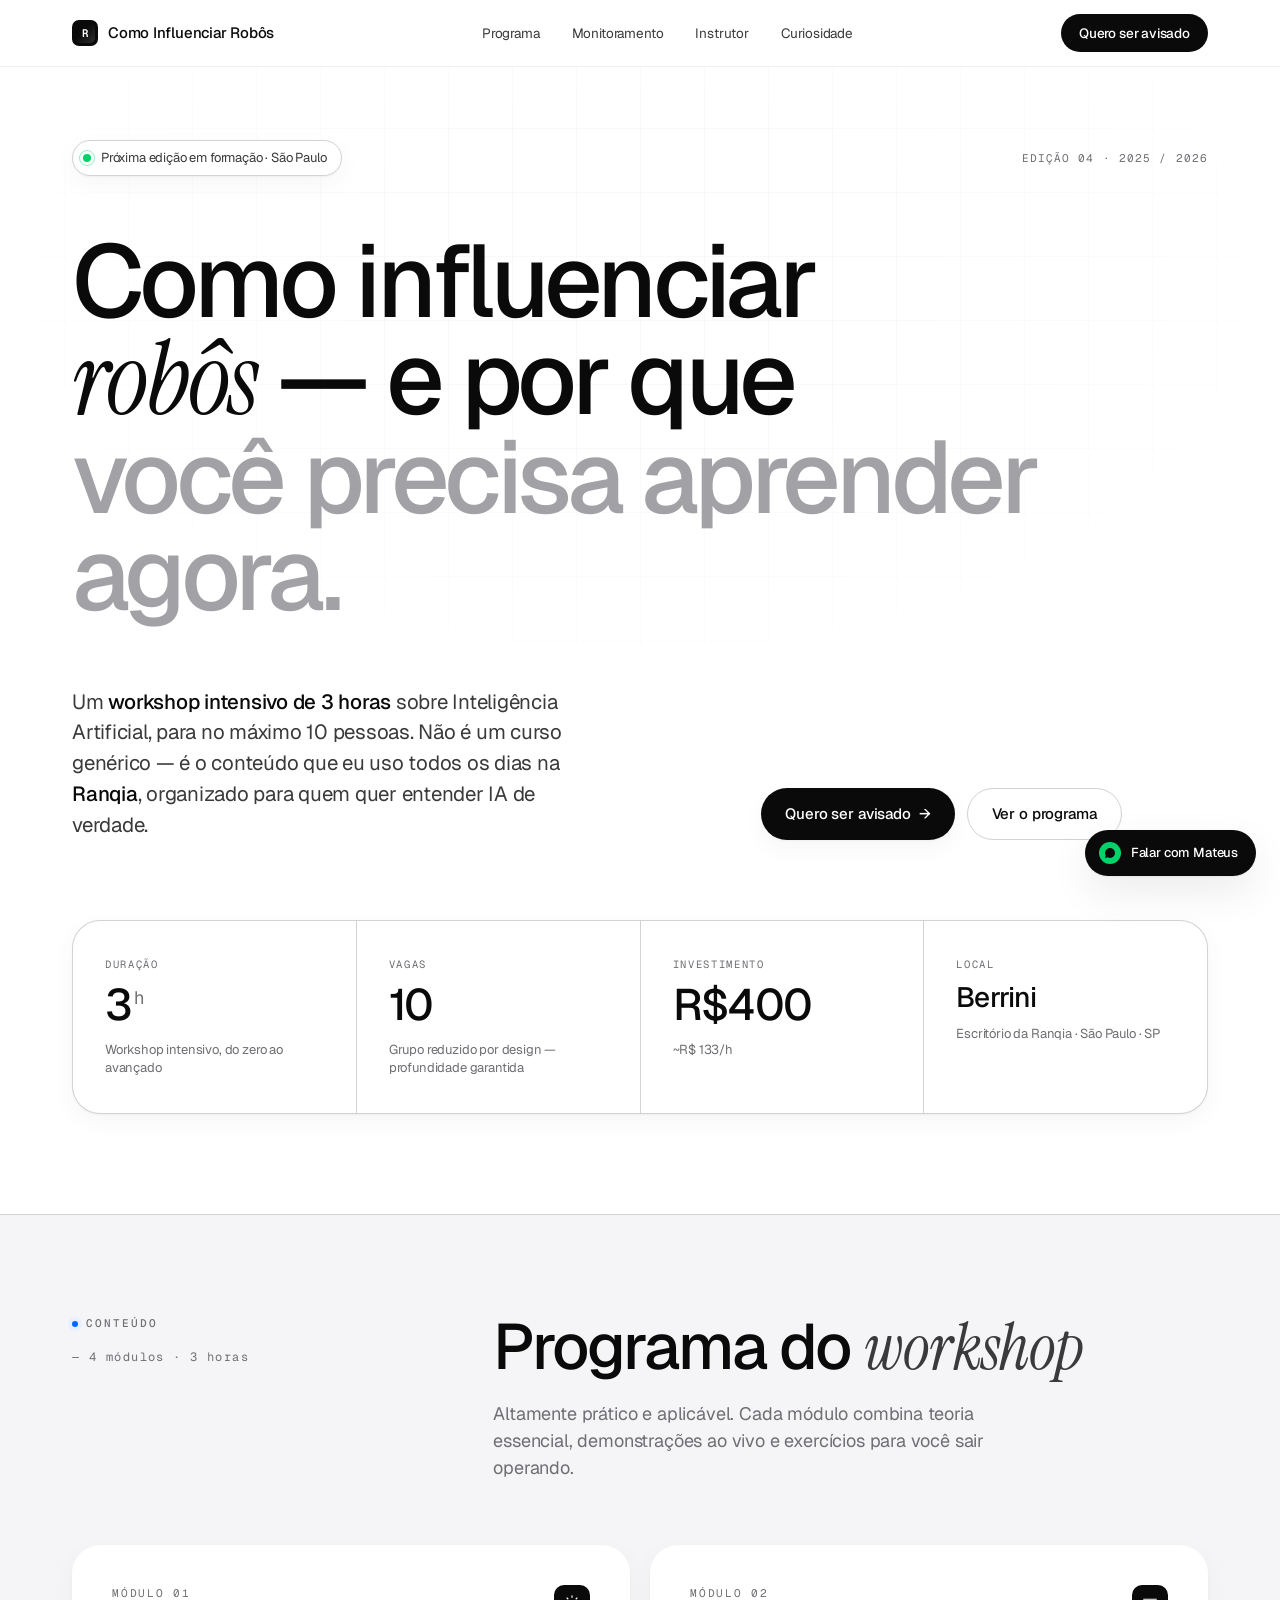
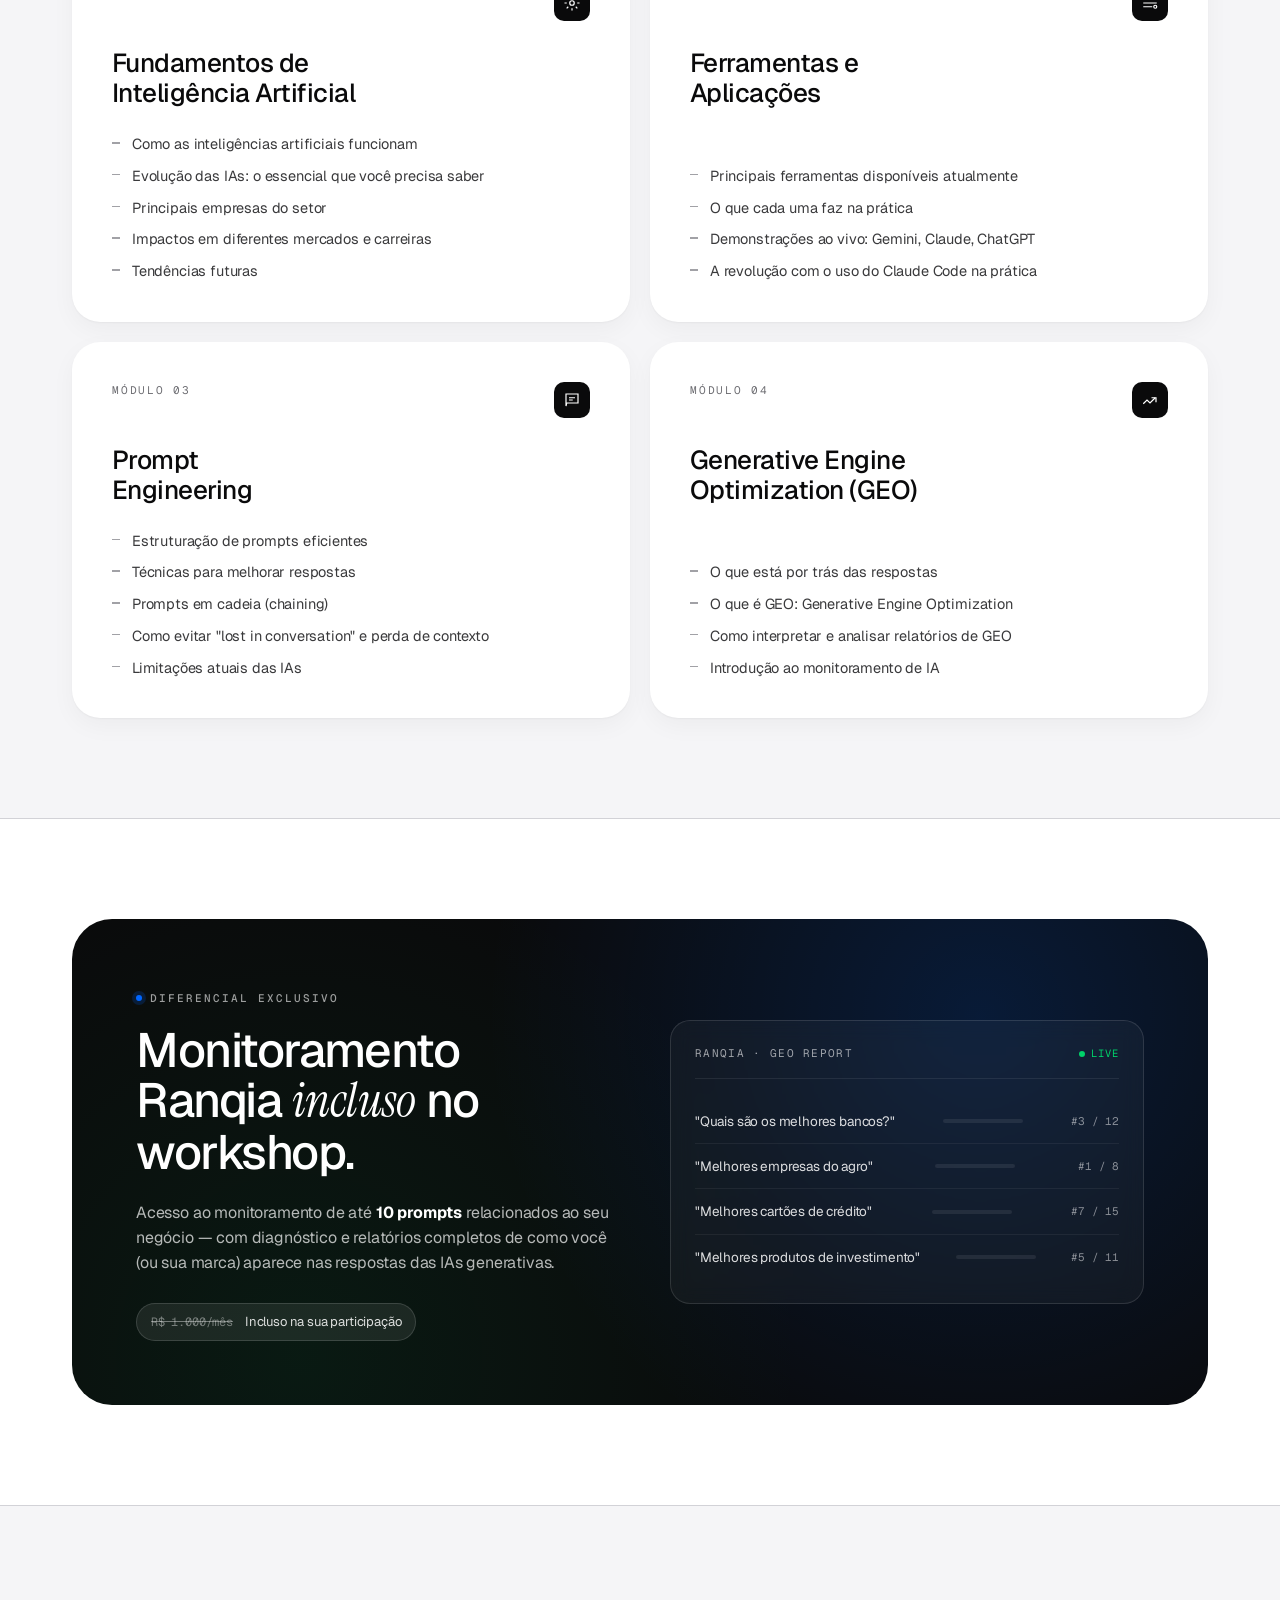
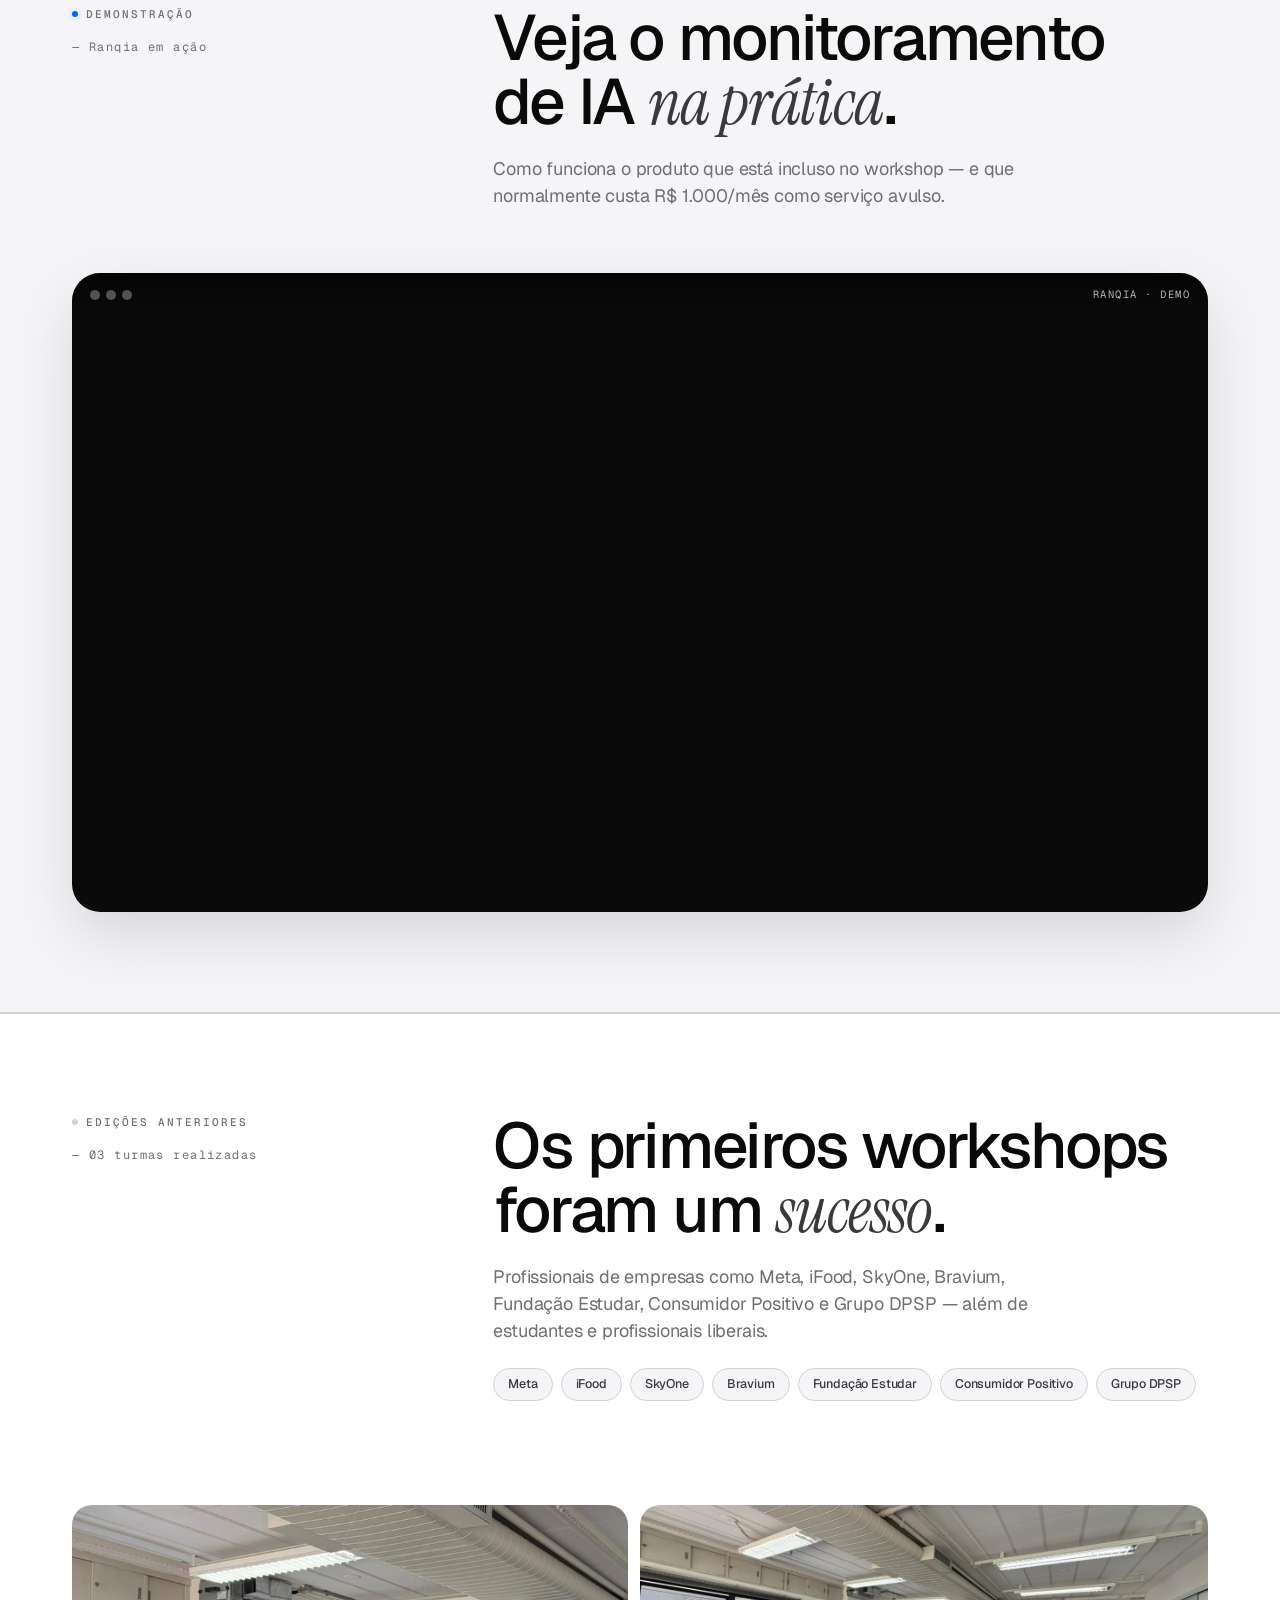
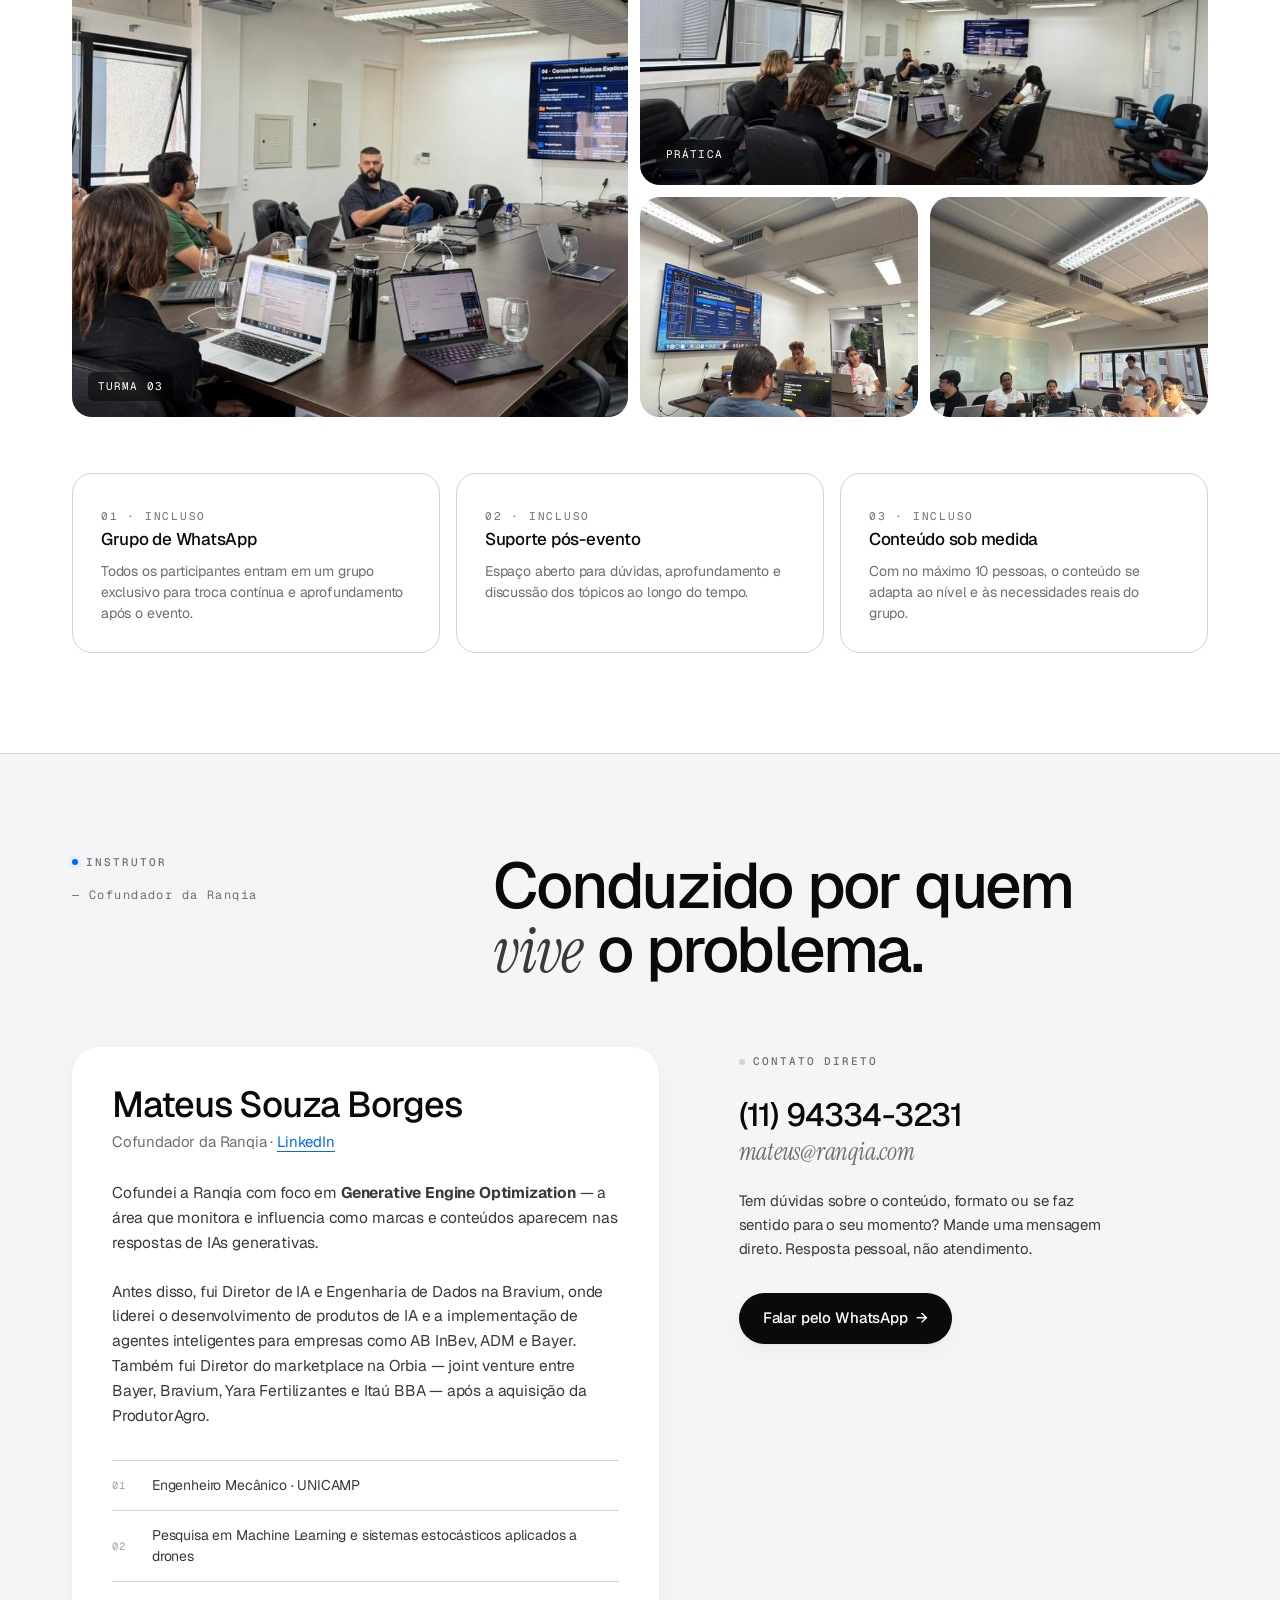
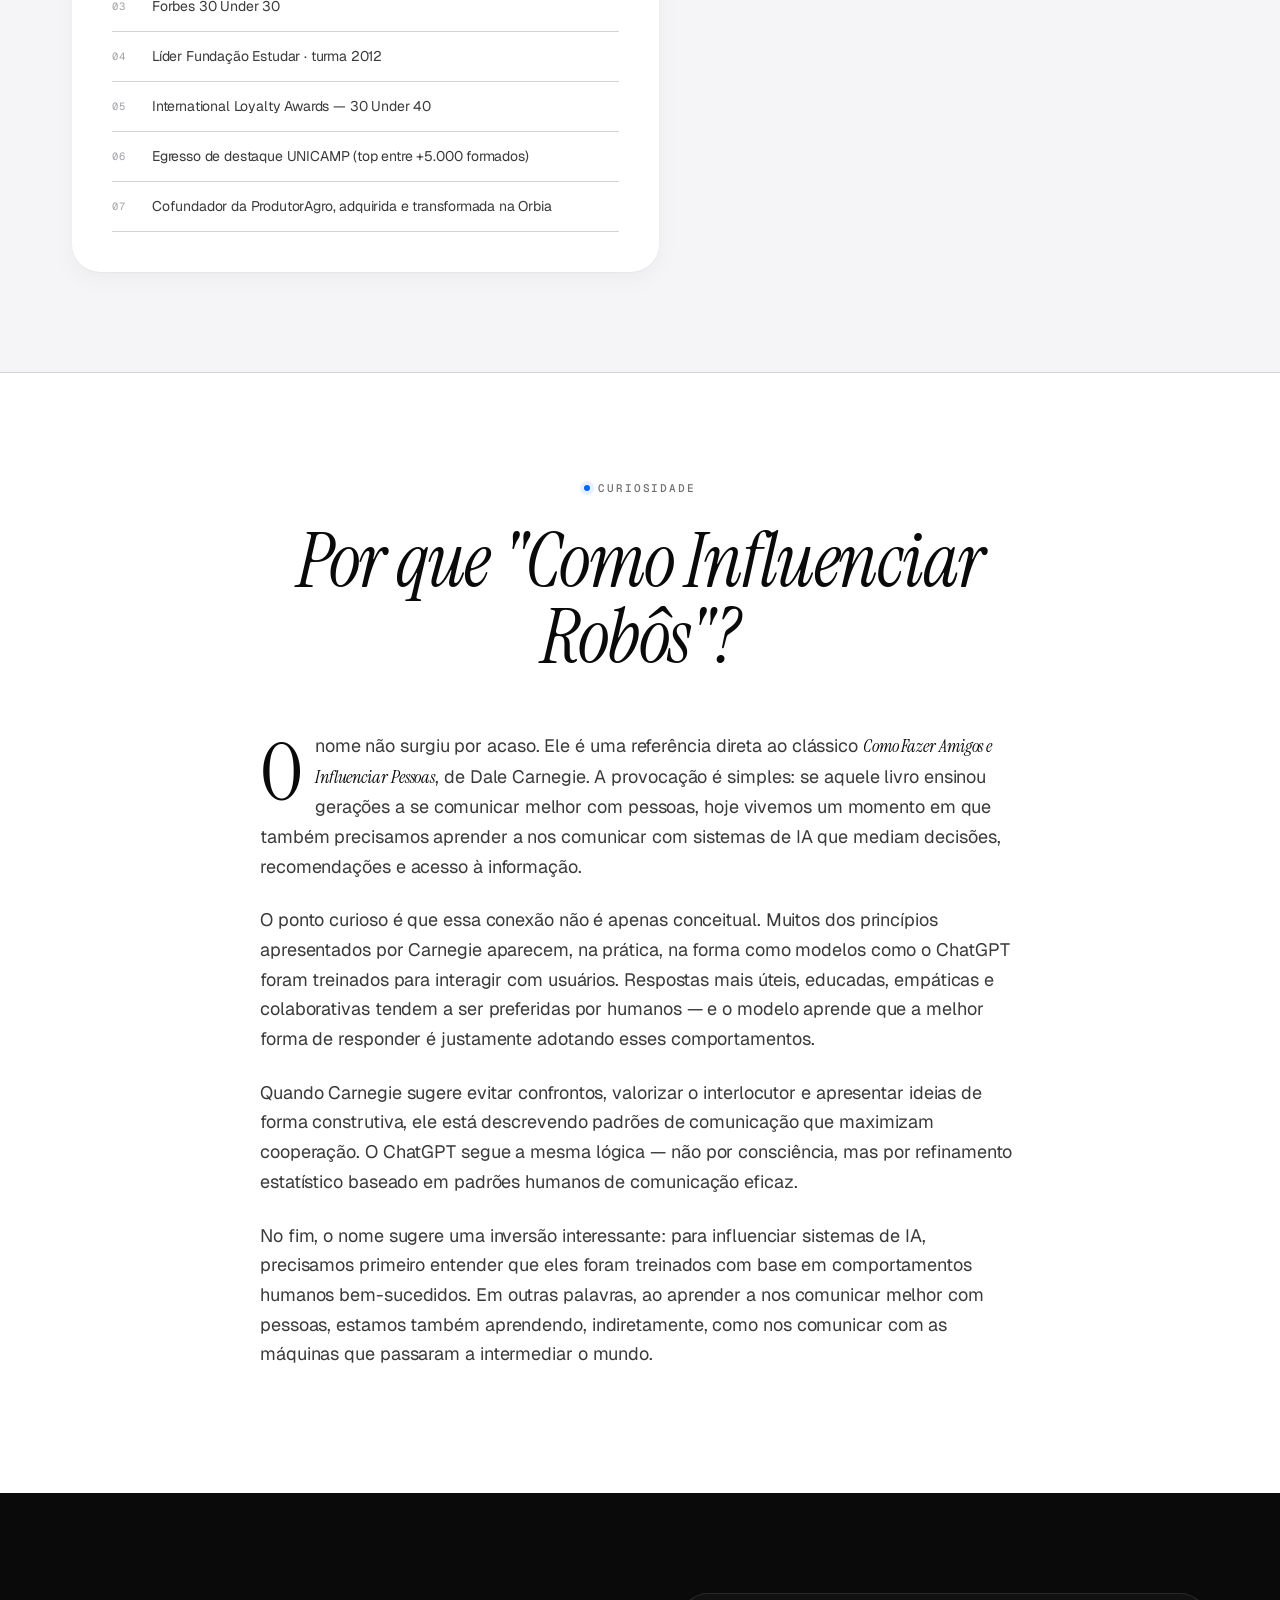
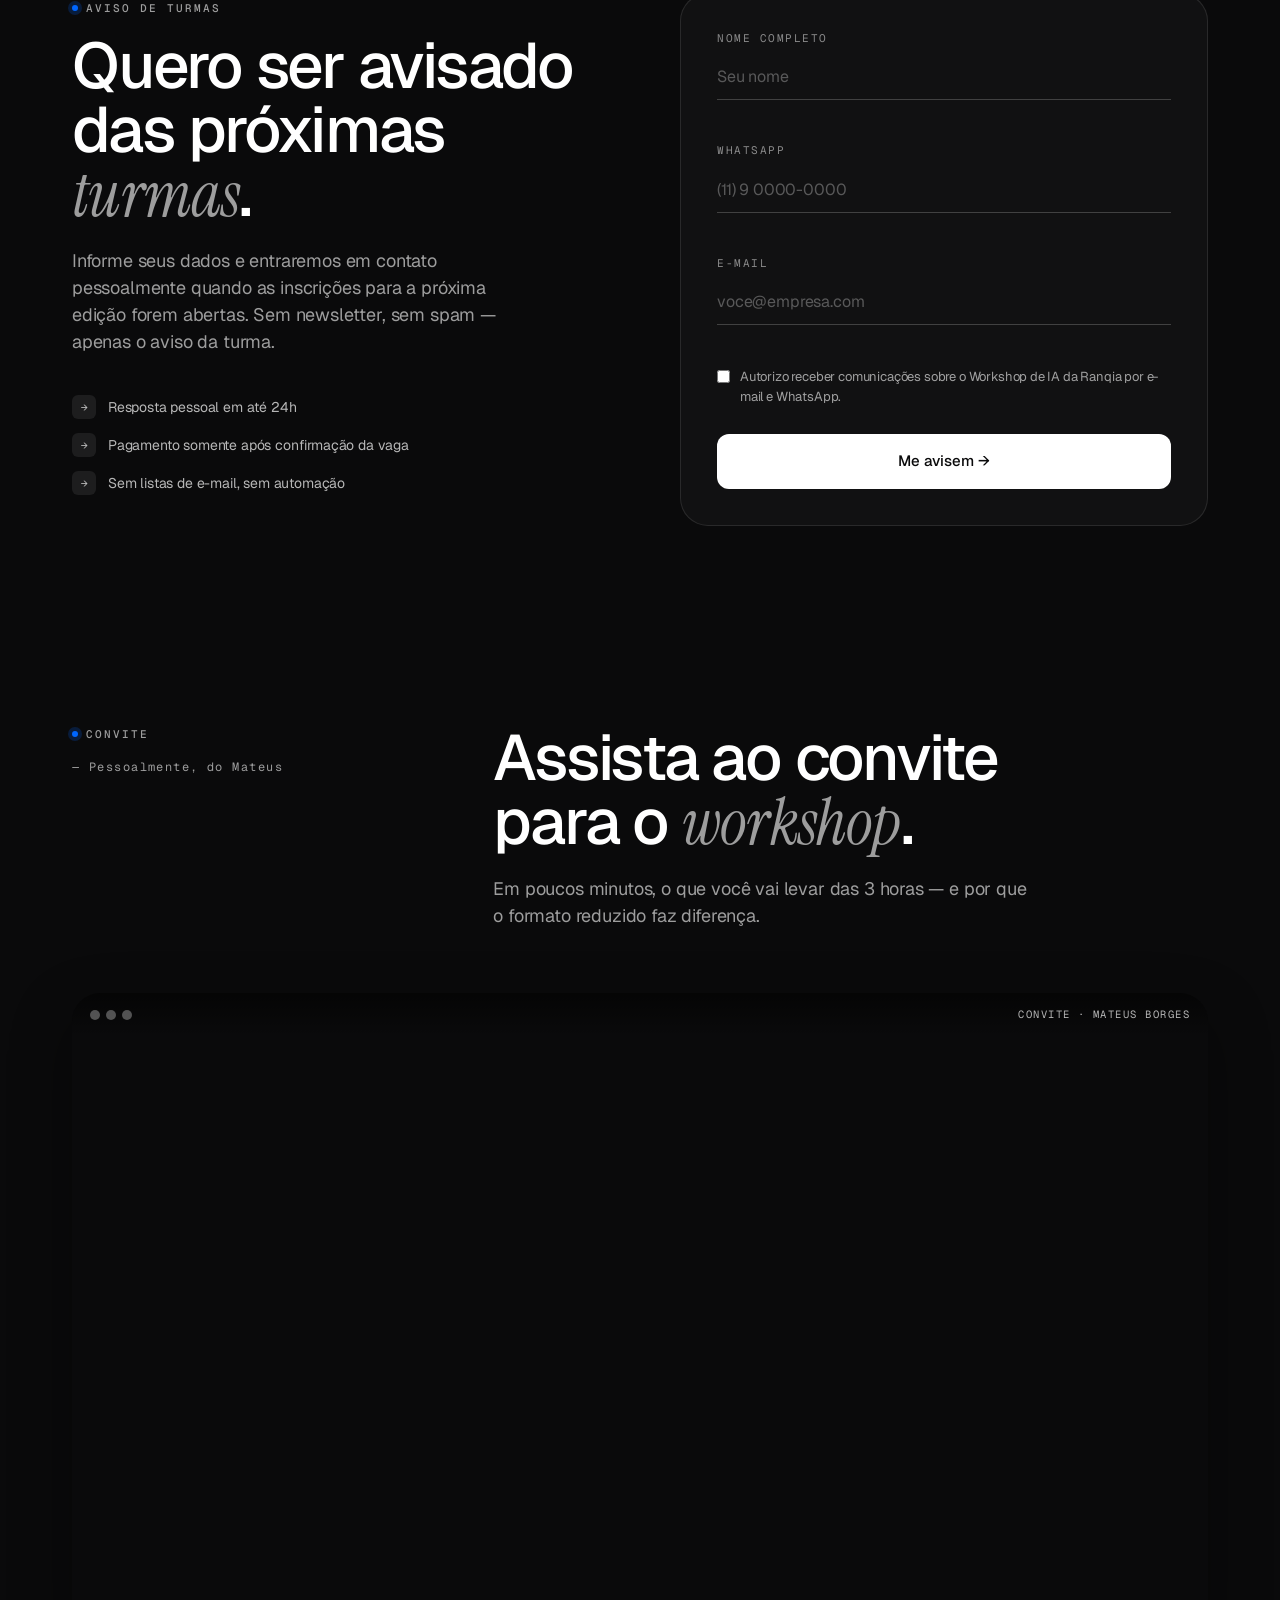
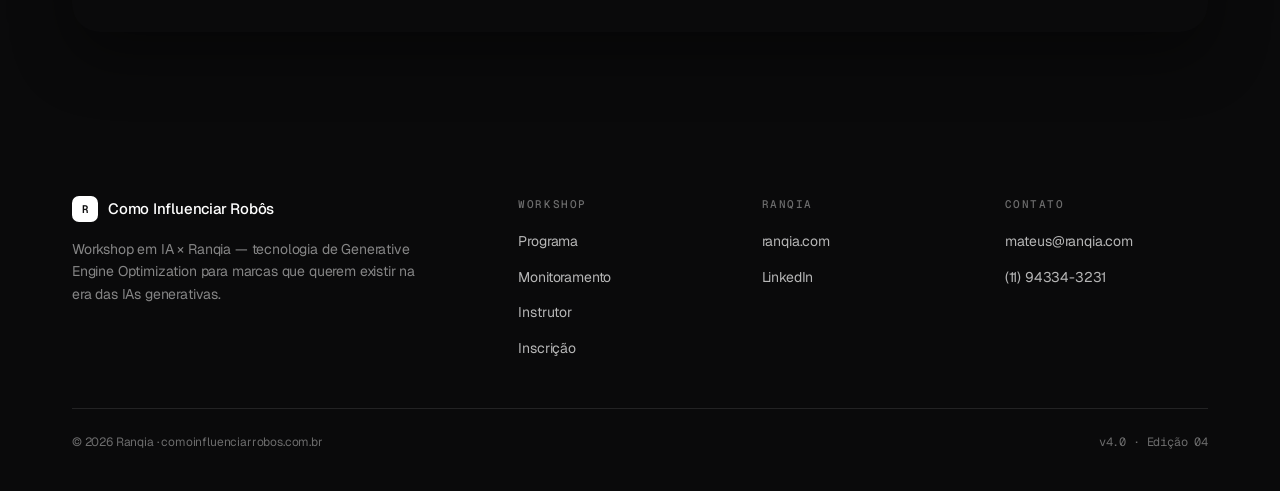
==== commit 6e1227d4: "remover benchmark com StartSe da legenda de investimento Co-Authored-By: Claude Sonnet 4.6 <noreply@" ====
--- a/index.html
+++ b/index.html
@@ -442,7 +442,7 @@
       <div class="stat">
         <span class="stat-label">Investimento</span>
         <span class="stat-value">R$400</span>
-        <span class="stat-caption">~R$ 133/h · benchmark: StartSe cobra até R$ 5.000</span>
+        <span class="stat-caption">~R$ 133/h</span>
       </div>
       <div class="stat">
         <span class="stat-label">Local</span>
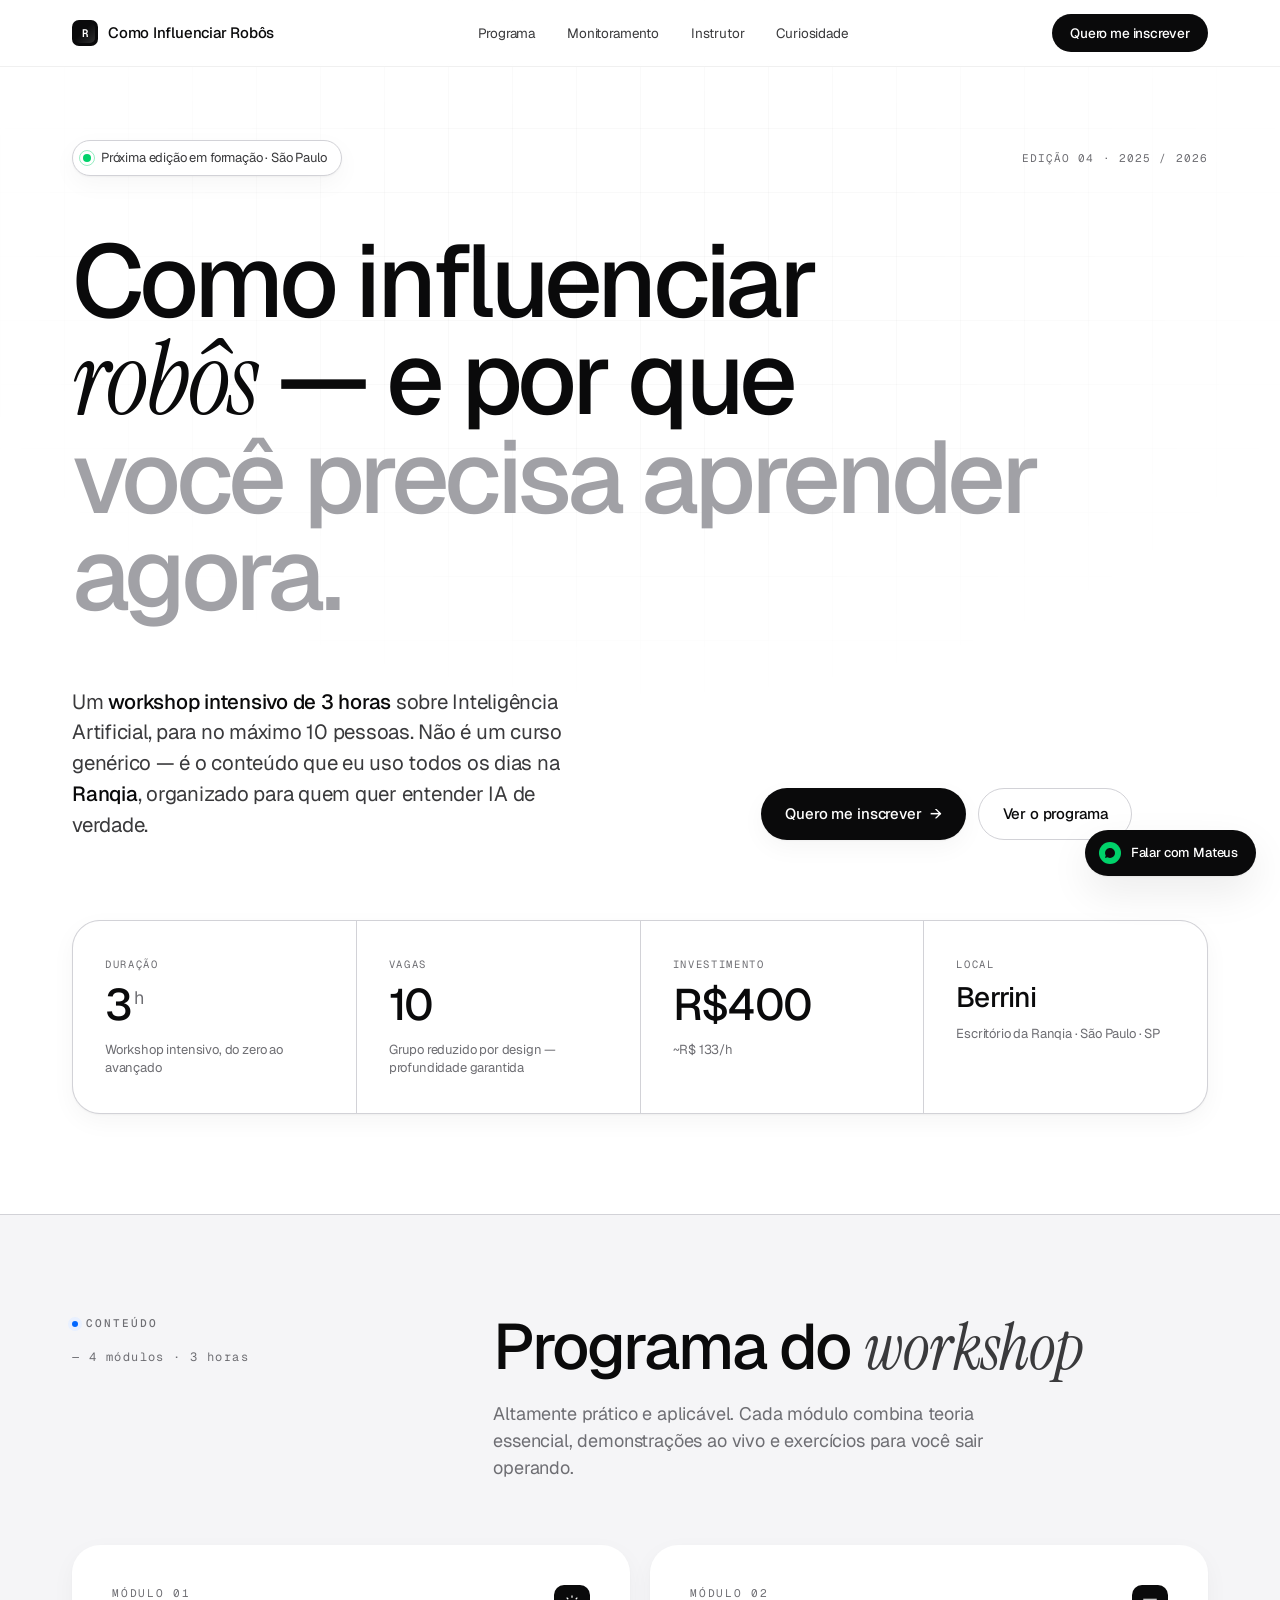
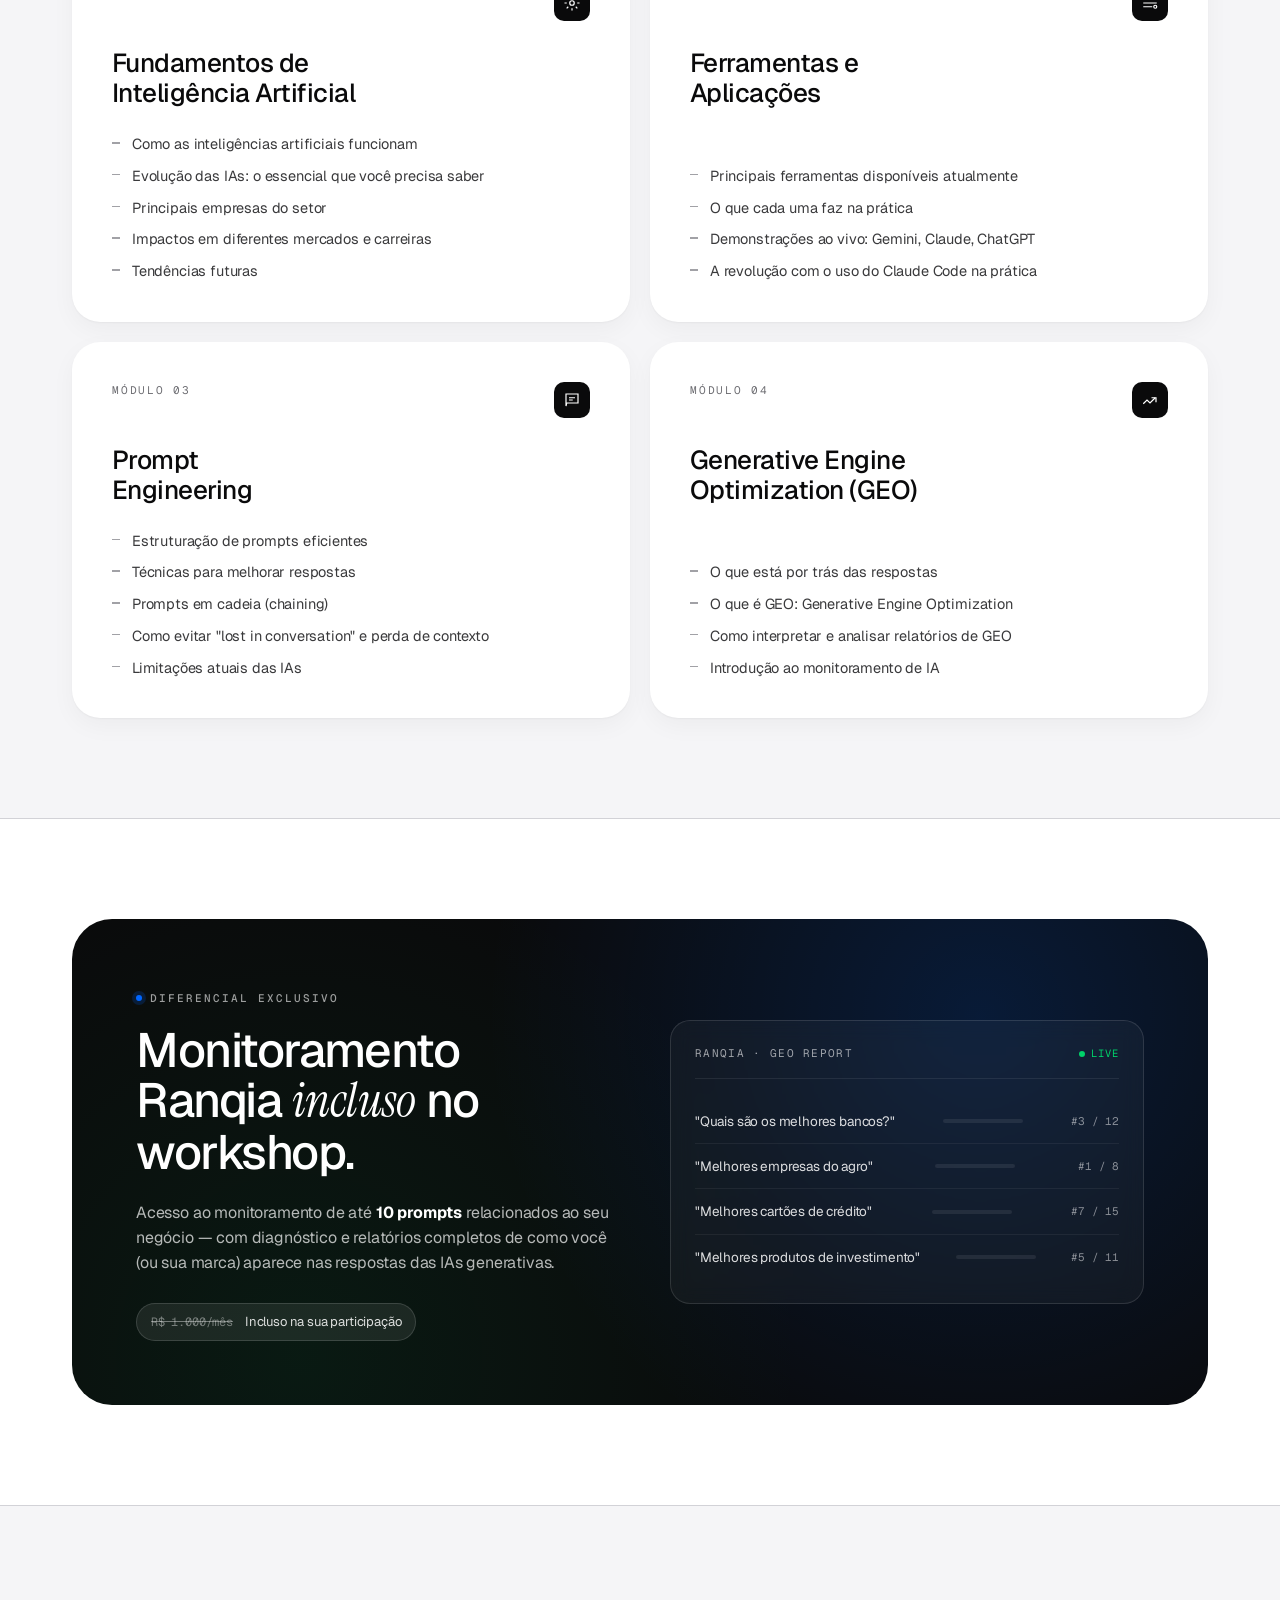
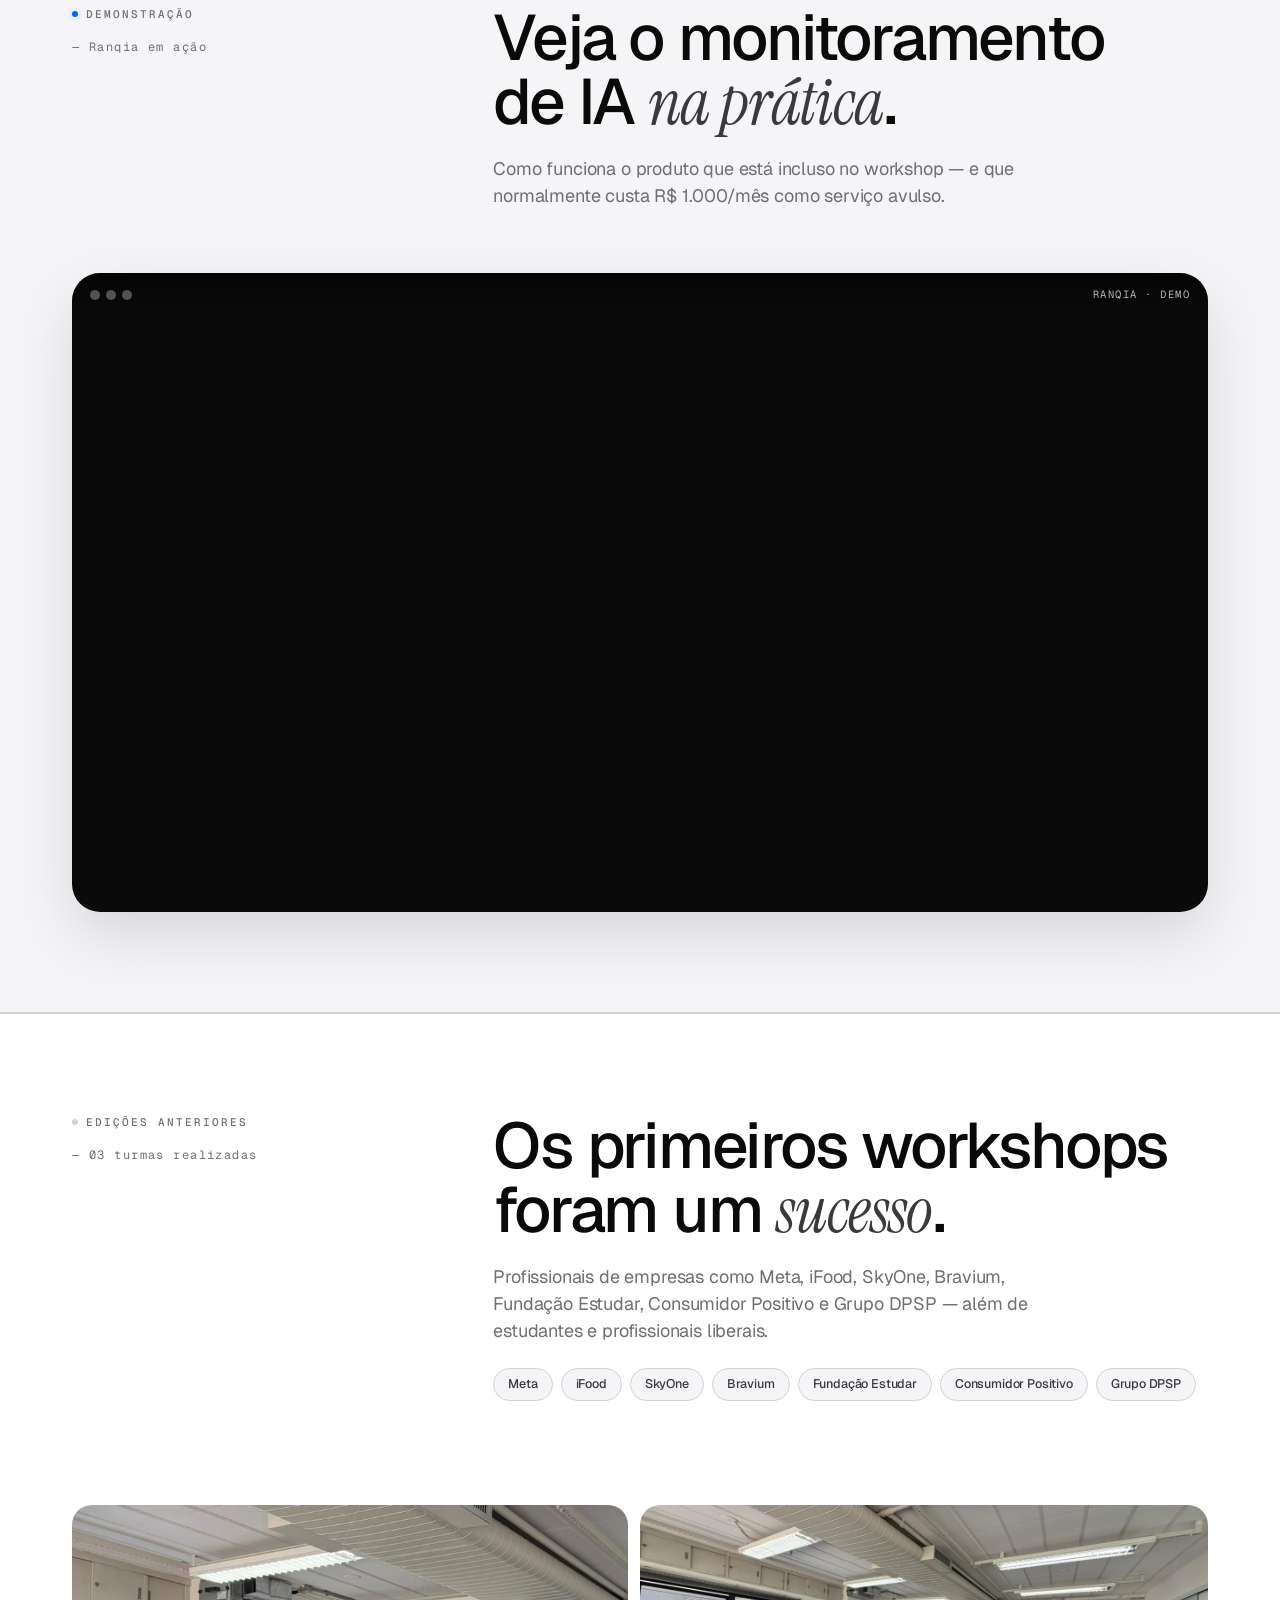
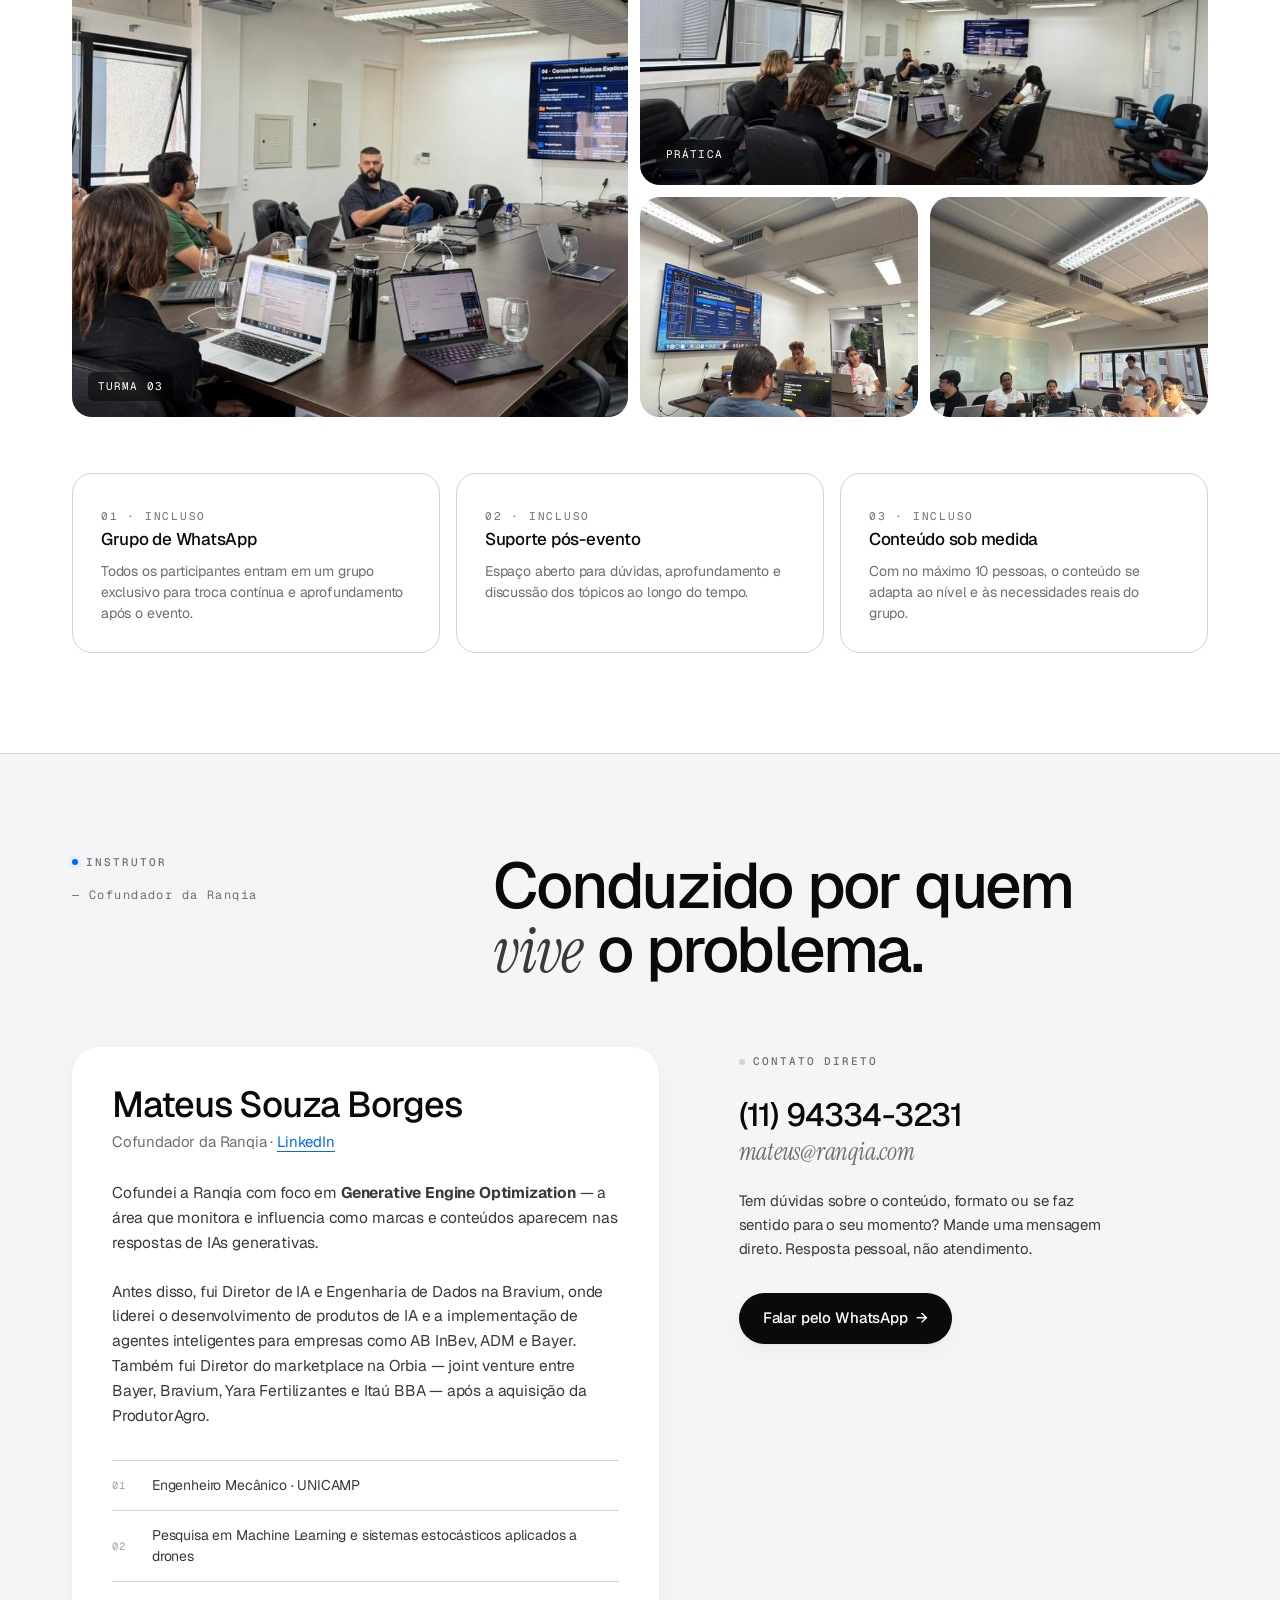
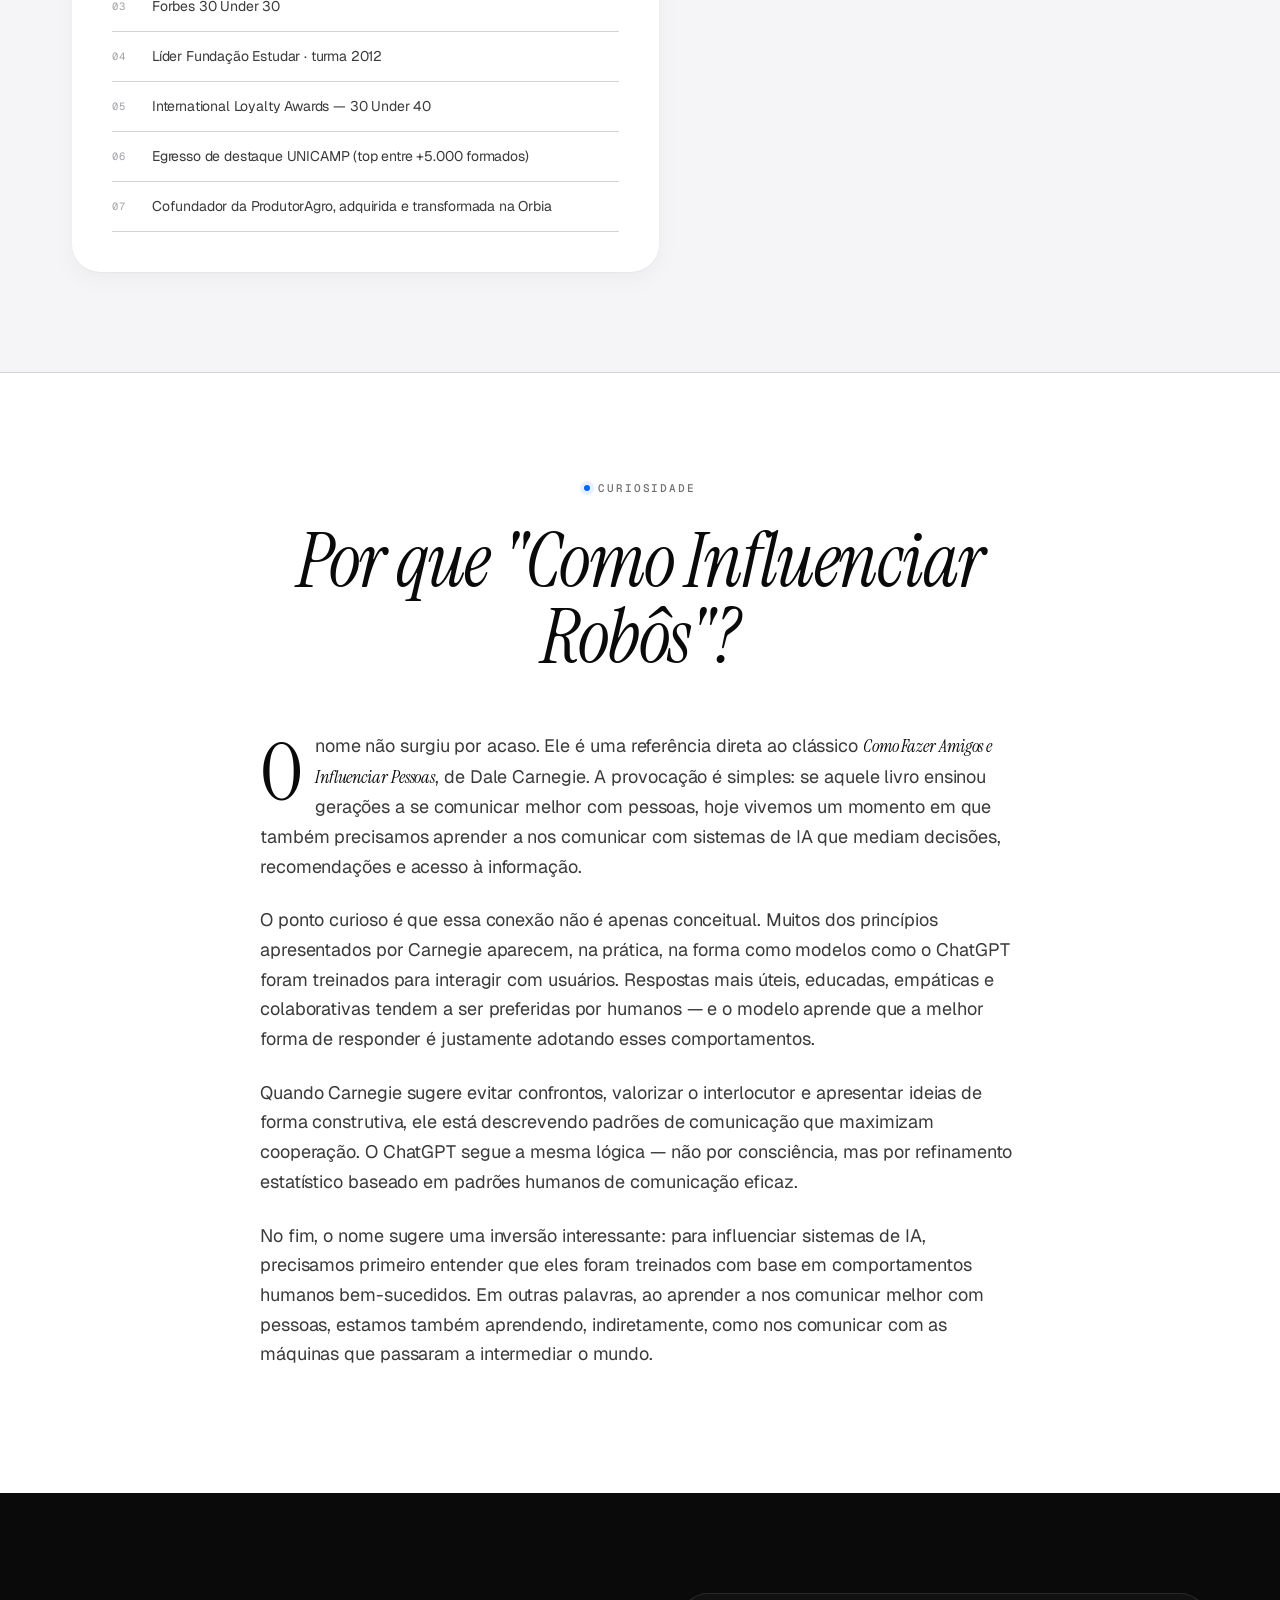
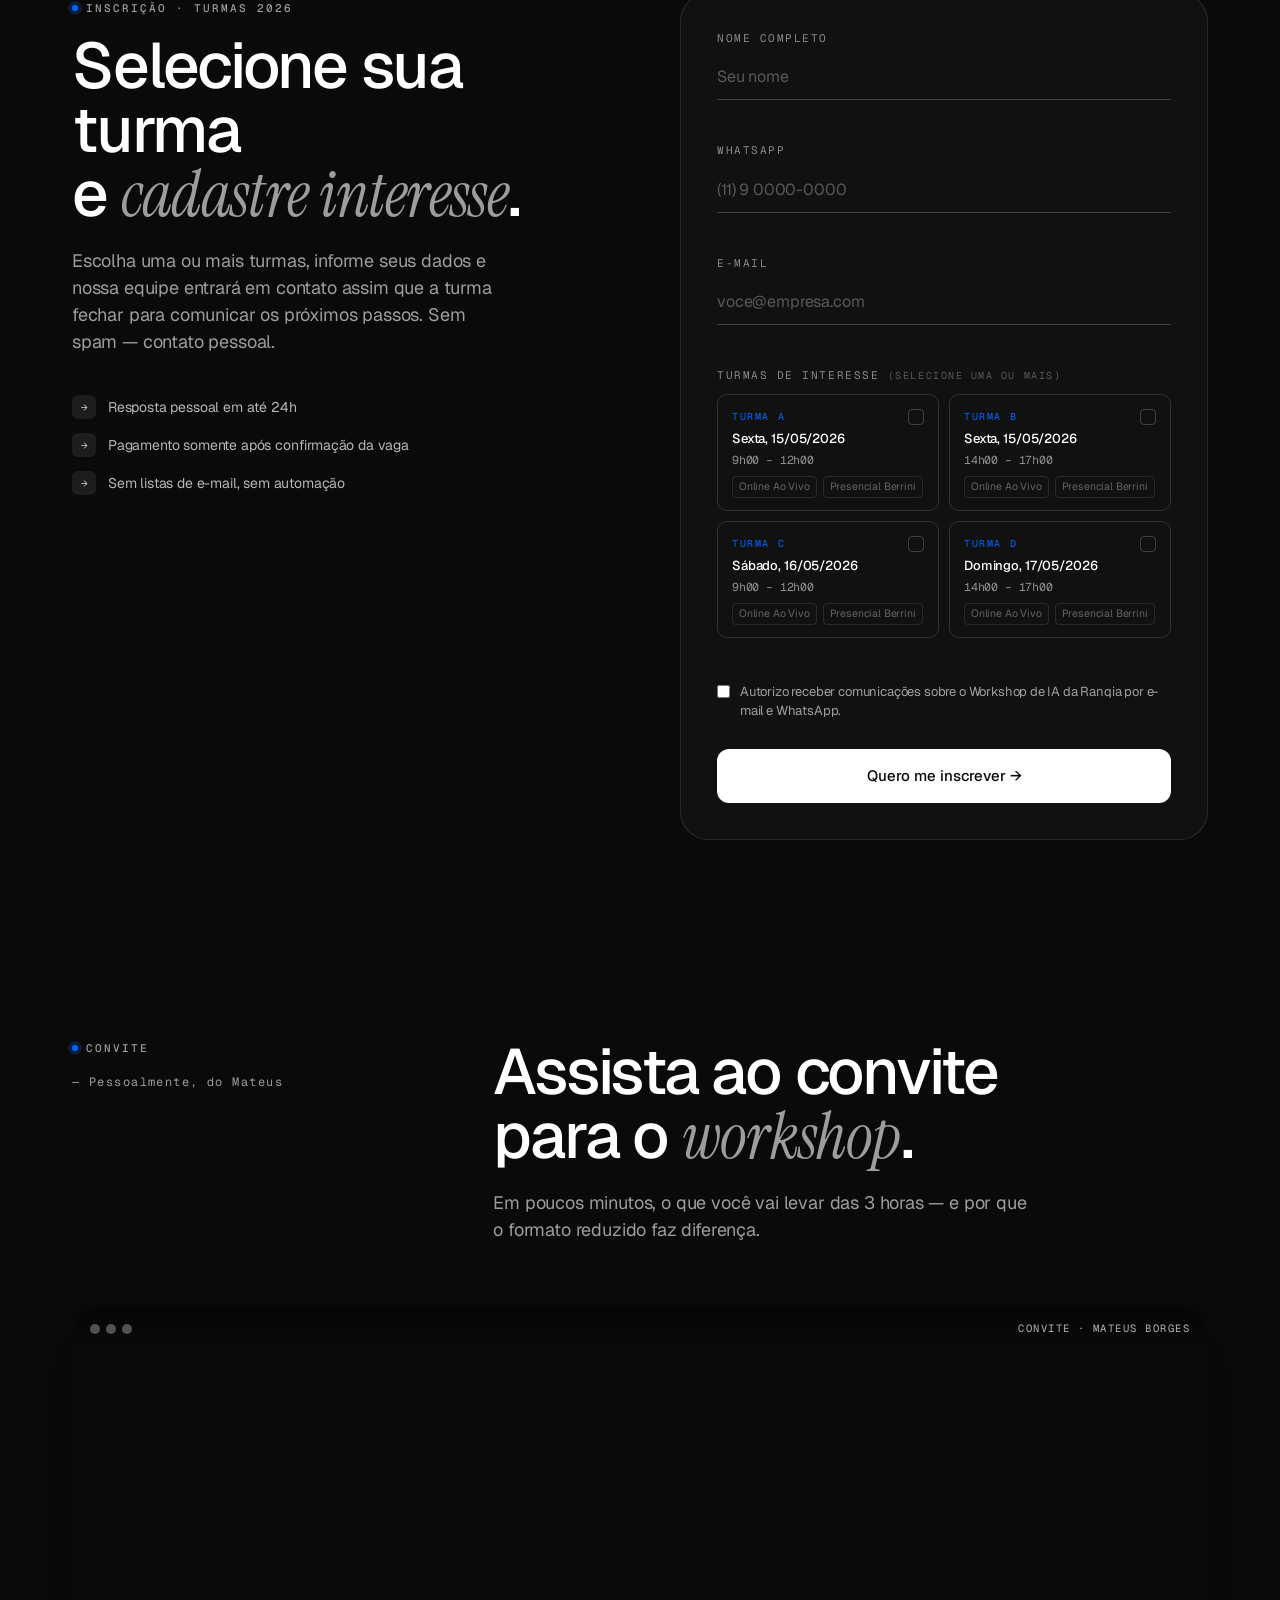
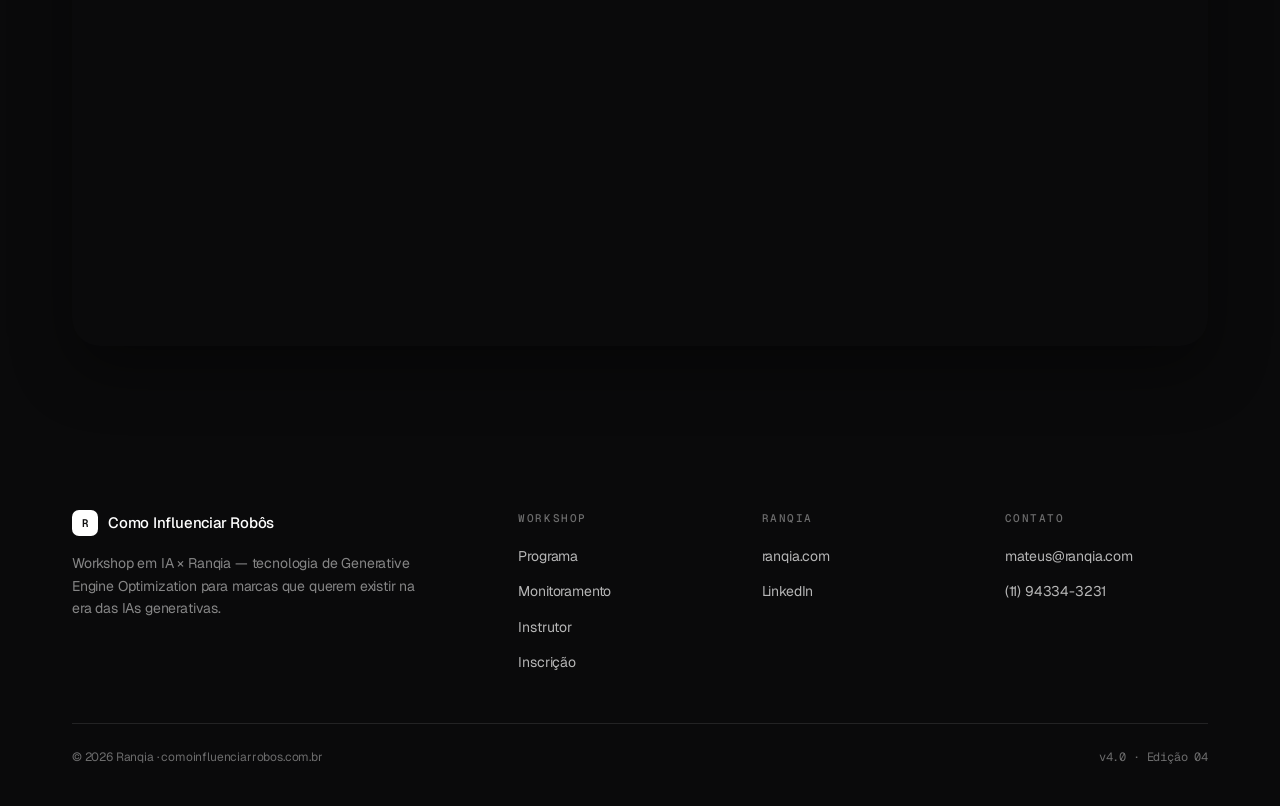
==== commit 53cf83d6: "adicionar cards de seleção de turmas A/B/C/D no formulário de inscrição Co-Authored-By: Claude Sonne" ====
--- a/index.html
+++ b/index.html
@@ -346,6 +346,27 @@
   .form-check { display: flex; gap: 10px; align-items: flex-start; margin: 20px 0 28px; font-size: 13px; color: rgba(255,255,255,0.6); line-height: 1.5; }
   .form-check input { margin-top: 3px; accent-color: var(--accent); }
   .form-check-err { font-size: 12px; color: #ff6b6b; margin-top: 4px; display: block; }
+
+  /* TURMA CARDS */
+  .turma-section-label { font-family: var(--font-mono); font-size: 11px; letter-spacing: 0.14em; text-transform: uppercase; color: rgba(255,255,255,0.5); margin-bottom: 10px; display: block; }
+  .turma-grid { display: grid; grid-template-columns: 1fr 1fr; gap: 10px; margin-bottom: 8px; }
+  @media (max-width: 500px) { .turma-grid { grid-template-columns: 1fr; } }
+  .turma-card { position: relative; }
+  .turma-card input[type=checkbox] { position: absolute; opacity: 0; width: 0; height: 0; }
+  .turma-card-label { display: block; padding: 14px 14px 12px; border: 1px solid rgba(255,255,255,0.14); border-radius: 10px; cursor: pointer; transition: border-color 0.2s, background 0.2s; user-select: none; }
+  .turma-card-label:hover { border-color: rgba(255,255,255,0.3); background: rgba(255,255,255,0.04); }
+  .turma-card input:checked + .turma-card-label { border-color: var(--accent); background: rgba(0,102,255,0.12); }
+  .turma-card-header { display: flex; align-items: center; justify-content: space-between; margin-bottom: 6px; }
+  .turma-card-name { font-family: var(--font-mono); font-size: 10px; letter-spacing: 0.16em; text-transform: uppercase; color: var(--accent); }
+  .turma-card-tick { width: 16px; height: 16px; border-radius: 4px; border: 1.5px solid rgba(255,255,255,0.2); transition: background 0.2s, border-color 0.2s; display: flex; align-items: center; justify-content: center; flex-shrink: 0; }
+  .turma-card input:checked + .turma-card-label .turma-card-tick { background: var(--accent); border-color: var(--accent); }
+  .turma-card input:checked + .turma-card-label .turma-card-tick::after { content: ''; display: block; width: 8px; height: 5px; border-left: 1.5px solid #fff; border-bottom: 1.5px solid #fff; transform: rotate(-45deg) translateY(-1px); }
+  .turma-card-date { font-size: 13px; font-weight: 500; color: var(--white); letter-spacing: -0.01em; line-height: 1.3; }
+  .turma-card-time { font-family: var(--font-mono); font-size: 11.5px; color: rgba(255,255,255,0.55); margin-top: 3px; margin-bottom: 8px; }
+  .turma-card-modes { font-size: 10.5px; color: rgba(255,255,255,0.35); display: flex; align-items: center; gap: 6px; }
+  .turma-card-modes span { display: inline-block; padding: 2px 6px; border: 1px solid rgba(255,255,255,0.1); border-radius: 4px; }
+  .turma-err { font-size: 12px; color: #ff6b6b; margin-bottom: 16px; min-height: 16px; display: block; }
+
   .form-submit { width: 100%; padding: 16px; background: var(--white); color: var(--ink); border-radius: 12px; font-weight: 500; font-size: 15px; transition: background 0.2s, transform 0.2s; }
   .form-submit:hover { background: var(--accent); color: var(--white); transform: translateY(-2px); }
   .form-submit:disabled { opacity: 0.6; cursor: not-allowed; transform: none; }
@@ -388,7 +409,7 @@
       <a href="#instrutor">Instrutor</a>
       <a href="#curiosidade">Curiosidade</a>
     </div>
-    <a href="#inscricao" class="nav-cta">Quero ser avisado</a>
+    <a href="#inscricao" class="nav-cta">Quero me inscrever</a>
   </div>
 </nav>
 
@@ -418,7 +439,7 @@
         para quem quer entender IA de verdade.
       </p>
       <div class="hero-actions reveal">
-        <a href="#inscricao" class="btn btn-primary">Quero ser avisado <span class="btn-arrow">→</span></a>
+        <a href="#inscricao" class="btn btn-primary">Quero me inscrever <span class="btn-arrow">→</span></a>
         <a href="#programa" class="btn btn-secondary">Ver o programa</a>
       </div>
     </div>
@@ -728,12 +749,12 @@
   <div class="container">
     <div class="form-grid">
       <div class="reveal">
-        <span class="eyebrow">Aviso de turmas</span>
+        <span class="eyebrow">Inscrição · Turmas 2026</span>
         <h2 class="section-title" style="margin-top:16px;">
-          Quero ser avisado<br>das próximas <span class="serif-accent" style="color:rgba(255,255,255,0.6);">turmas</span>.
+          Selecione sua turma<br>e <span class="serif-accent" style="color:rgba(255,255,255,0.6);">cadastre interesse</span>.
         </h2>
         <p class="section-sub" style="color:rgba(255,255,255,0.6);max-width:440px;">
-          Informe seus dados e entraremos em contato pessoalmente quando as inscrições para a próxima edição forem abertas. Sem newsletter, sem spam — apenas o aviso da turma.
+          Escolha uma ou mais turmas, informe seus dados e nossa equipe entrará em contato assim que a turma fechar para comunicar os próximos passos. Sem spam — contato pessoal.
         </p>
         <div style="margin-top:40px;display:flex;flex-direction:column;gap:14px;">
           <div style="display:flex;gap:12px;align-items:center;font-size:14px;color:rgba(255,255,255,0.7);">
@@ -771,22 +792,83 @@
             <span class="form-err" id="err-email"></span>
           </div>
 
+          <span class="turma-section-label">Turmas de interesse <span style="color:rgba(255,255,255,0.3);font-size:10px;">(selecione uma ou mais)</span></span>
+          <div class="turma-grid">
+            <div class="turma-card">
+              <input type="checkbox" id="turma-a" name="turma" value="Turma A – Sex 15/05 9h-12h">
+              <label class="turma-card-label" for="turma-a">
+                <div class="turma-card-header">
+                  <span class="turma-card-name">Turma A</span>
+                  <span class="turma-card-tick"></span>
+                </div>
+                <div class="turma-card-date">Sexta, 15/05/2026</div>
+                <div class="turma-card-time">9h00 – 12h00</div>
+                <div class="turma-card-modes">
+                  <span>Online Ao Vivo</span><span>Presencial Berrini</span>
+                </div>
+              </label>
+            </div>
+            <div class="turma-card">
+              <input type="checkbox" id="turma-b" name="turma" value="Turma B – Sex 15/05 14h-17h">
+              <label class="turma-card-label" for="turma-b">
+                <div class="turma-card-header">
+                  <span class="turma-card-name">Turma B</span>
+                  <span class="turma-card-tick"></span>
+                </div>
+                <div class="turma-card-date">Sexta, 15/05/2026</div>
+                <div class="turma-card-time">14h00 – 17h00</div>
+                <div class="turma-card-modes">
+                  <span>Online Ao Vivo</span><span>Presencial Berrini</span>
+                </div>
+              </label>
+            </div>
+            <div class="turma-card">
+              <input type="checkbox" id="turma-c" name="turma" value="Turma C – Sáb 16/05 9h-12h">
+              <label class="turma-card-label" for="turma-c">
+                <div class="turma-card-header">
+                  <span class="turma-card-name">Turma C</span>
+                  <span class="turma-card-tick"></span>
+                </div>
+                <div class="turma-card-date">Sábado, 16/05/2026</div>
+                <div class="turma-card-time">9h00 – 12h00</div>
+                <div class="turma-card-modes">
+                  <span>Online Ao Vivo</span><span>Presencial Berrini</span>
+                </div>
+              </label>
+            </div>
+            <div class="turma-card">
+              <input type="checkbox" id="turma-d" name="turma" value="Turma D – Dom 17/05 14h-17h">
+              <label class="turma-card-label" for="turma-d">
+                <div class="turma-card-header">
+                  <span class="turma-card-name">Turma D</span>
+                  <span class="turma-card-tick"></span>
+                </div>
+                <div class="turma-card-date">Domingo, 17/05/2026</div>
+                <div class="turma-card-time">14h00 – 17h00</div>
+                <div class="turma-card-modes">
+                  <span>Online Ao Vivo</span><span>Presencial Berrini</span>
+                </div>
+              </label>
+            </div>
+          </div>
+          <span class="turma-err" id="err-turmas"></span>
+
           <label class="form-check">
             <input type="checkbox" id="autorizacao">
             <span>Autorizo receber comunicações sobre o Workshop de IA da Ranqia por e-mail e WhatsApp.</span>
           </label>
           <span class="form-check-err" id="err-autorizacao"></span>
 
-          <button type="button" class="form-submit" id="btn-submit">Me avisem →</button>
+          <button type="button" class="form-submit" id="btn-submit">Quero me inscrever →</button>
         </div>
 
         <div id="form-success" hidden>
           <div style="width:48px;height:48px;border-radius:12px;background:var(--signal);color:var(--ink);display:grid;place-items:center;margin-bottom:24px;">
             <svg width="22" height="22" viewBox="0 0 24 24" fill="none" stroke="currentColor" stroke-width="2.5" stroke-linecap="round" stroke-linejoin="round"><path d="M5 12l5 5L20 7"/></svg>
           </div>
-          <h3 style="font-size:24px;font-weight:500;letter-spacing:-0.02em;color:#fff;margin-bottom:12px;">Cadastro recebido.</h3>
+          <h3 style="font-size:24px;font-weight:500;letter-spacing:-0.02em;color:#fff;margin-bottom:12px;">Interesse registrado.</h3>
           <p style="font-size:15px;color:rgba(255,255,255,0.6);line-height:1.6;">
-            Você será avisado assim que as inscrições para a próxima edição forem abertas. Acompanharemos por WhatsApp e e-mail com as datas disponíveis e informações de pagamento.
+            Recebemos sua seleção de turmas. Nossa equipe entrará em contato por WhatsApp assim que a turma fechar para confirmar sua vaga e informar os próximos passos.
           </p>
         </div>
       </div>
@@ -898,10 +980,11 @@
   });
   wppInput.addEventListener('input', () => setErr('whatsapp', ''));
   document.getElementById('autorizacao').addEventListener('change', () => setErr('autorizacao', ''));
+  document.querySelectorAll('input[name="turma"]').forEach(el => el.addEventListener('change', () => setErr('turmas', '')));
 
   function setErr(field, msg) {
     const el = document.getElementById('err-' + field);
-    const input = document.getElementById(field) || document.getElementById('autorizacao');
+    const input = document.getElementById(field);
     if (el) el.textContent = msg;
     if (input && input.type !== 'checkbox') input.classList.toggle('is-err', !!msg);
   }
@@ -914,13 +997,16 @@
     const email = document.getElementById('email').value.trim();
     const autorizacao = document.getElementById('autorizacao').checked;
     const wppDigits = whatsapp.replace(/\D/g, '');
-
-    ['nome','whatsapp','email','autorizacao'].forEach(f => setErr(f, ''));
+    const turmasSel = [...document.querySelectorAll('input[name="turma"]:checked')].map(el => el.value);
+    const turmas = turmasSel.join(', ');
+
+    ['nome','whatsapp','email','autorizacao','turmas'].forEach(f => setErr(f, ''));
     document.getElementById('form-net-error').style.display = 'none';
 
     let firstErr = null;
     function markErr(f, msg) { setErr(f, msg); if (!firstErr) firstErr = f; }
 
+    if (turmasSel.length === 0) markErr('turmas', 'Selecione ao menos uma turma de interesse.');
     if (nome.length < 3) markErr('nome', 'Informe seu nome completo.');
     if (wppDigits.length < 10 || wppDigits.length > 11) markErr('whatsapp', 'Informe um WhatsApp válido com DDD.');
     if (!isValidEmail(email)) markErr('email', 'Informe um e-mail válido.');
@@ -937,13 +1023,13 @@
 
     try {
       await Promise.race([
-        fetch(ENDPOINT, { method: 'POST', mode: 'no-cors', headers: { 'Content-Type': 'application/json' }, body: JSON.stringify({ nome, whatsapp, email, tipo: 'aviso-proximas-turmas', autorizacao: true }) }),
+        fetch(ENDPOINT, { method: 'POST', mode: 'no-cors', headers: { 'Content-Type': 'application/json' }, body: JSON.stringify({ nome, whatsapp, email, turmas, tipo: 'inscricao-turma', autorizacao: true }) }),
         new Promise(r => setTimeout(() => r('timeout'), 5000))
       ]);
     } catch(err) {
       document.getElementById('form-net-error').style.display = 'block';
       this.disabled = false;
-      this.textContent = 'Me avisem →';
+      this.textContent = 'Quero me inscrever →';
       return;
     }
 
